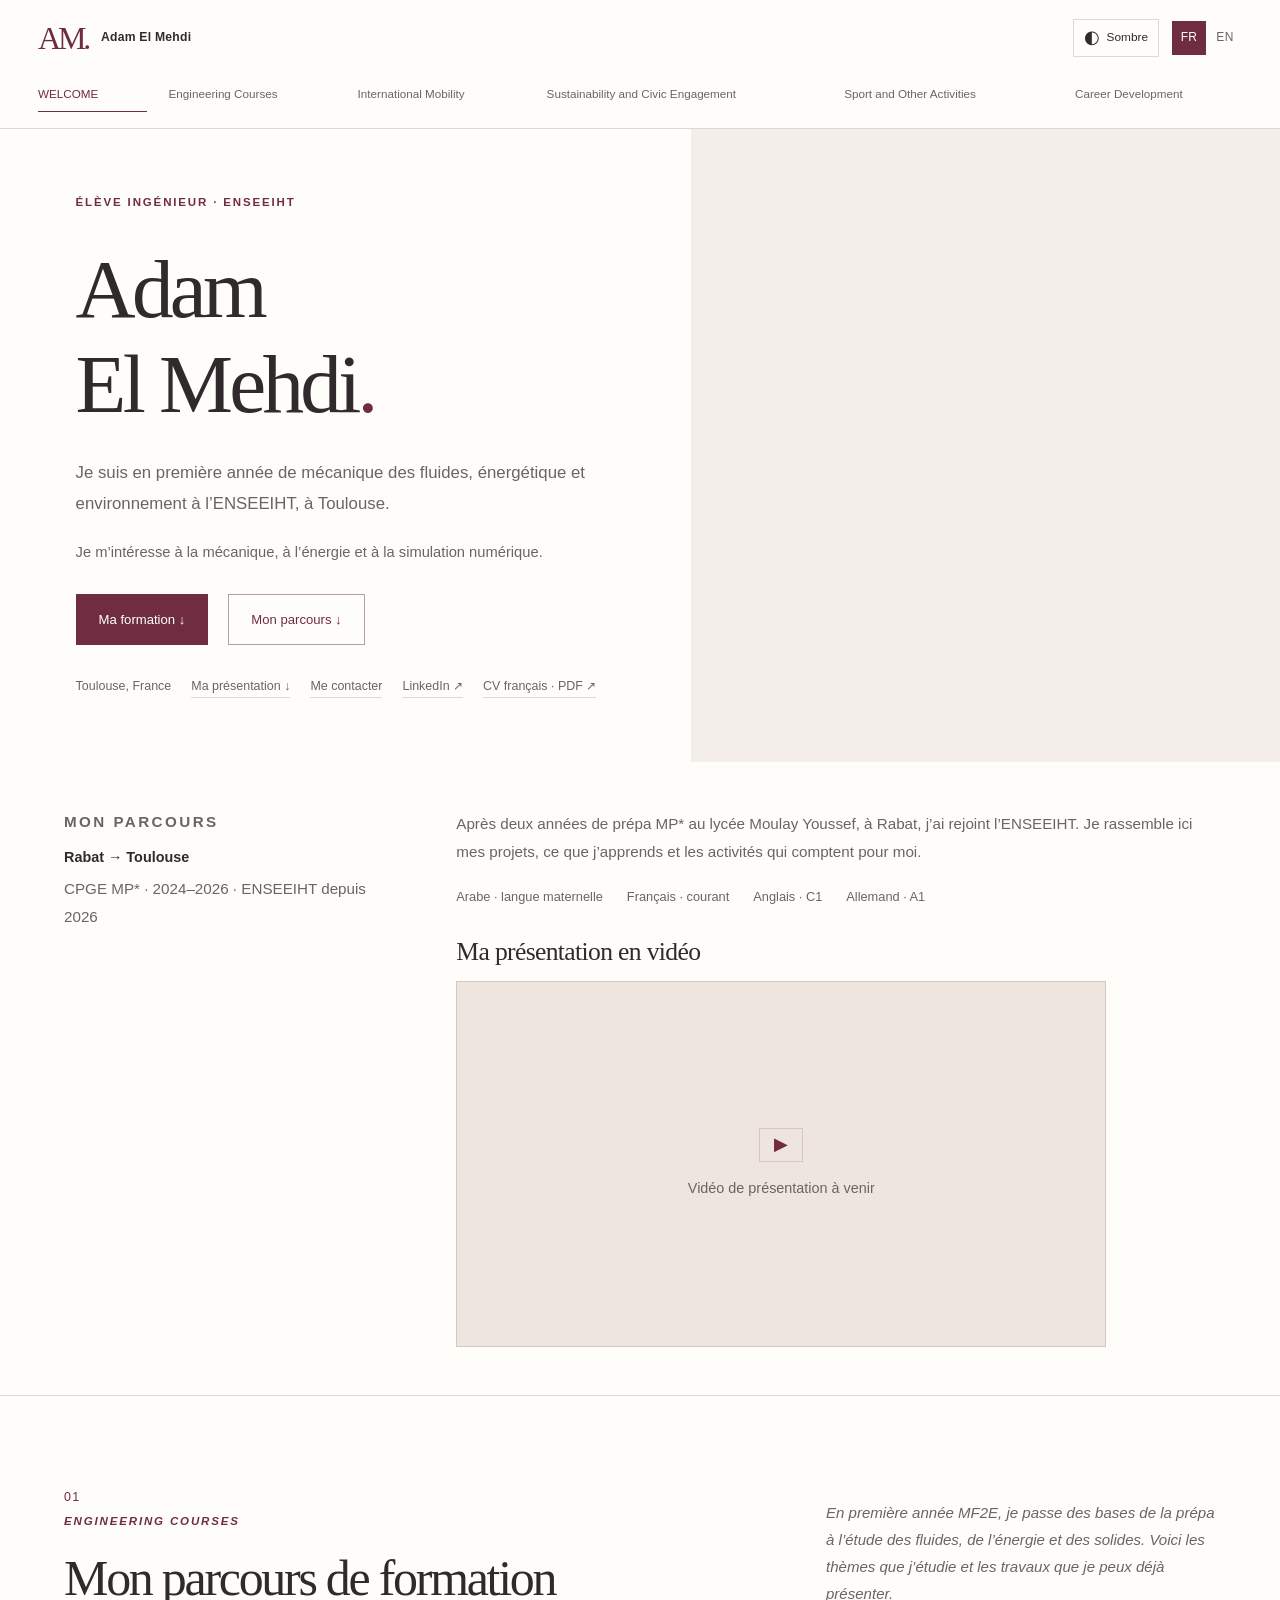
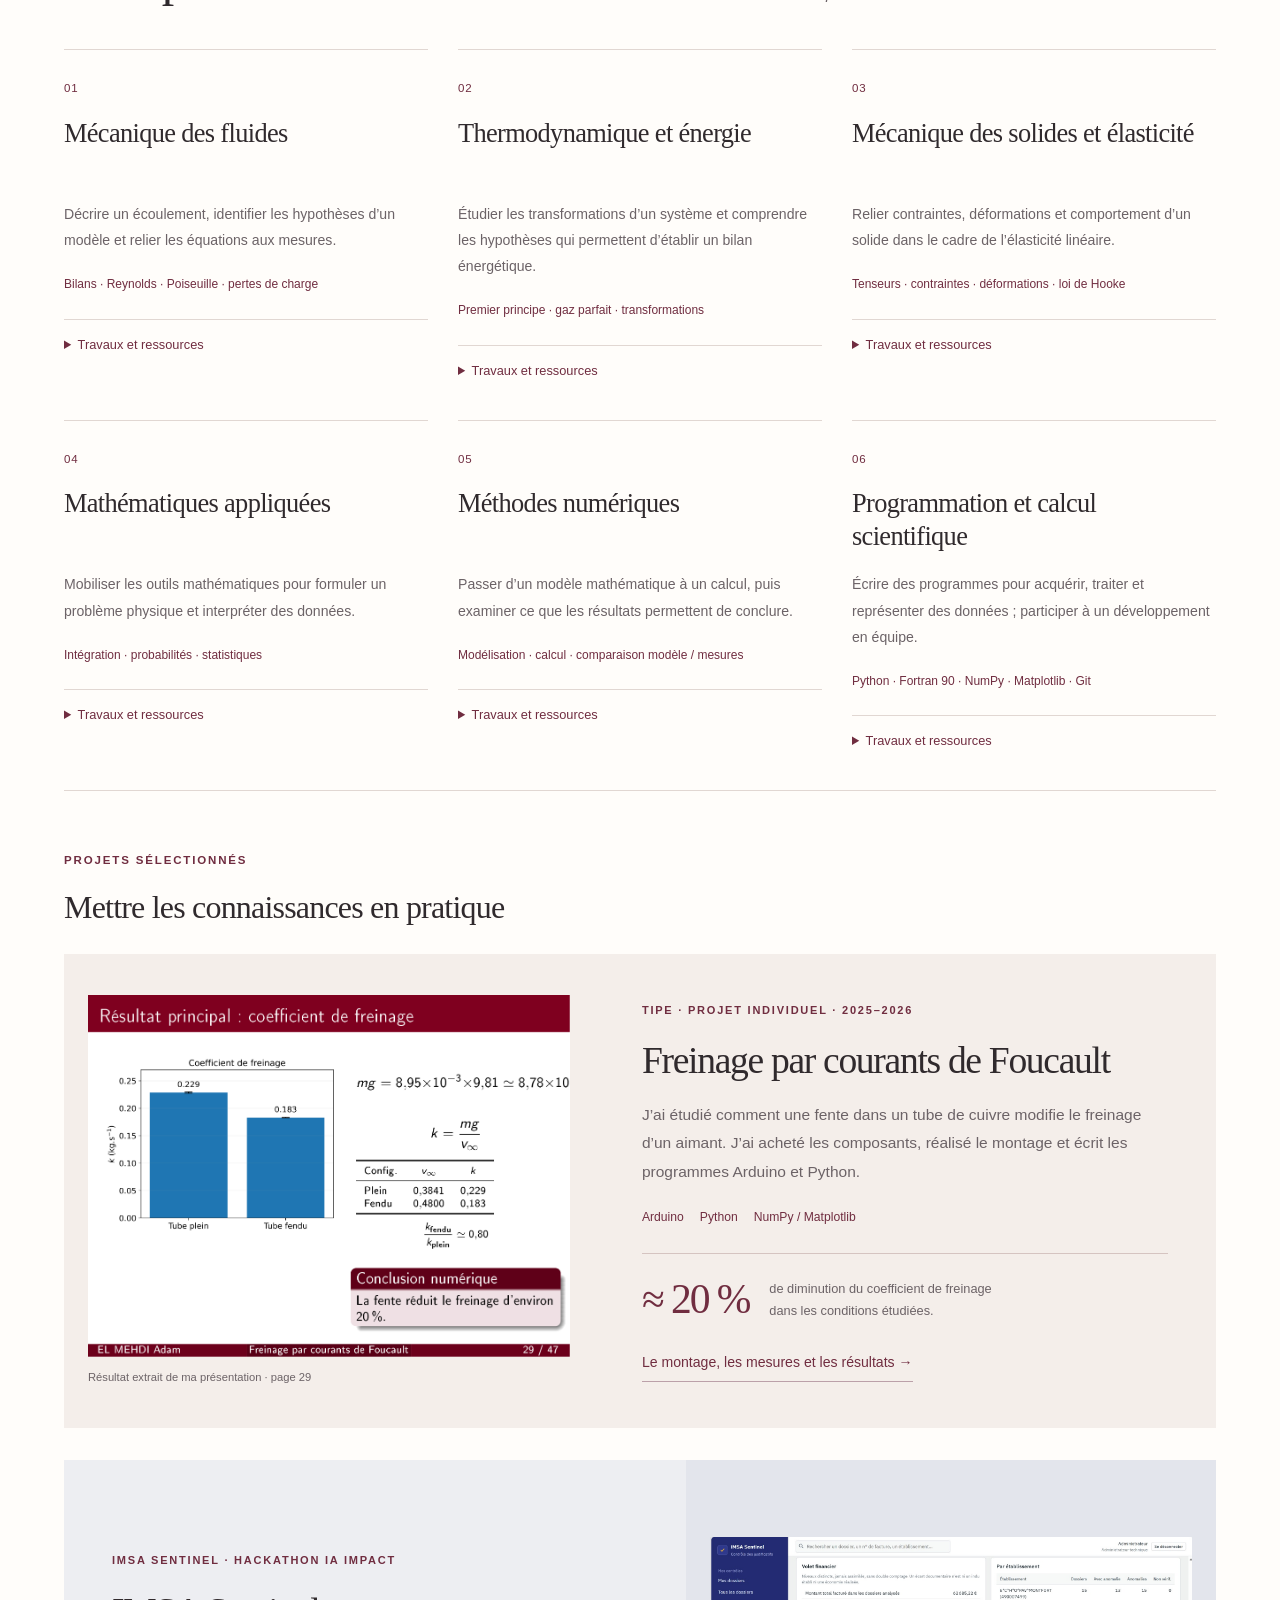
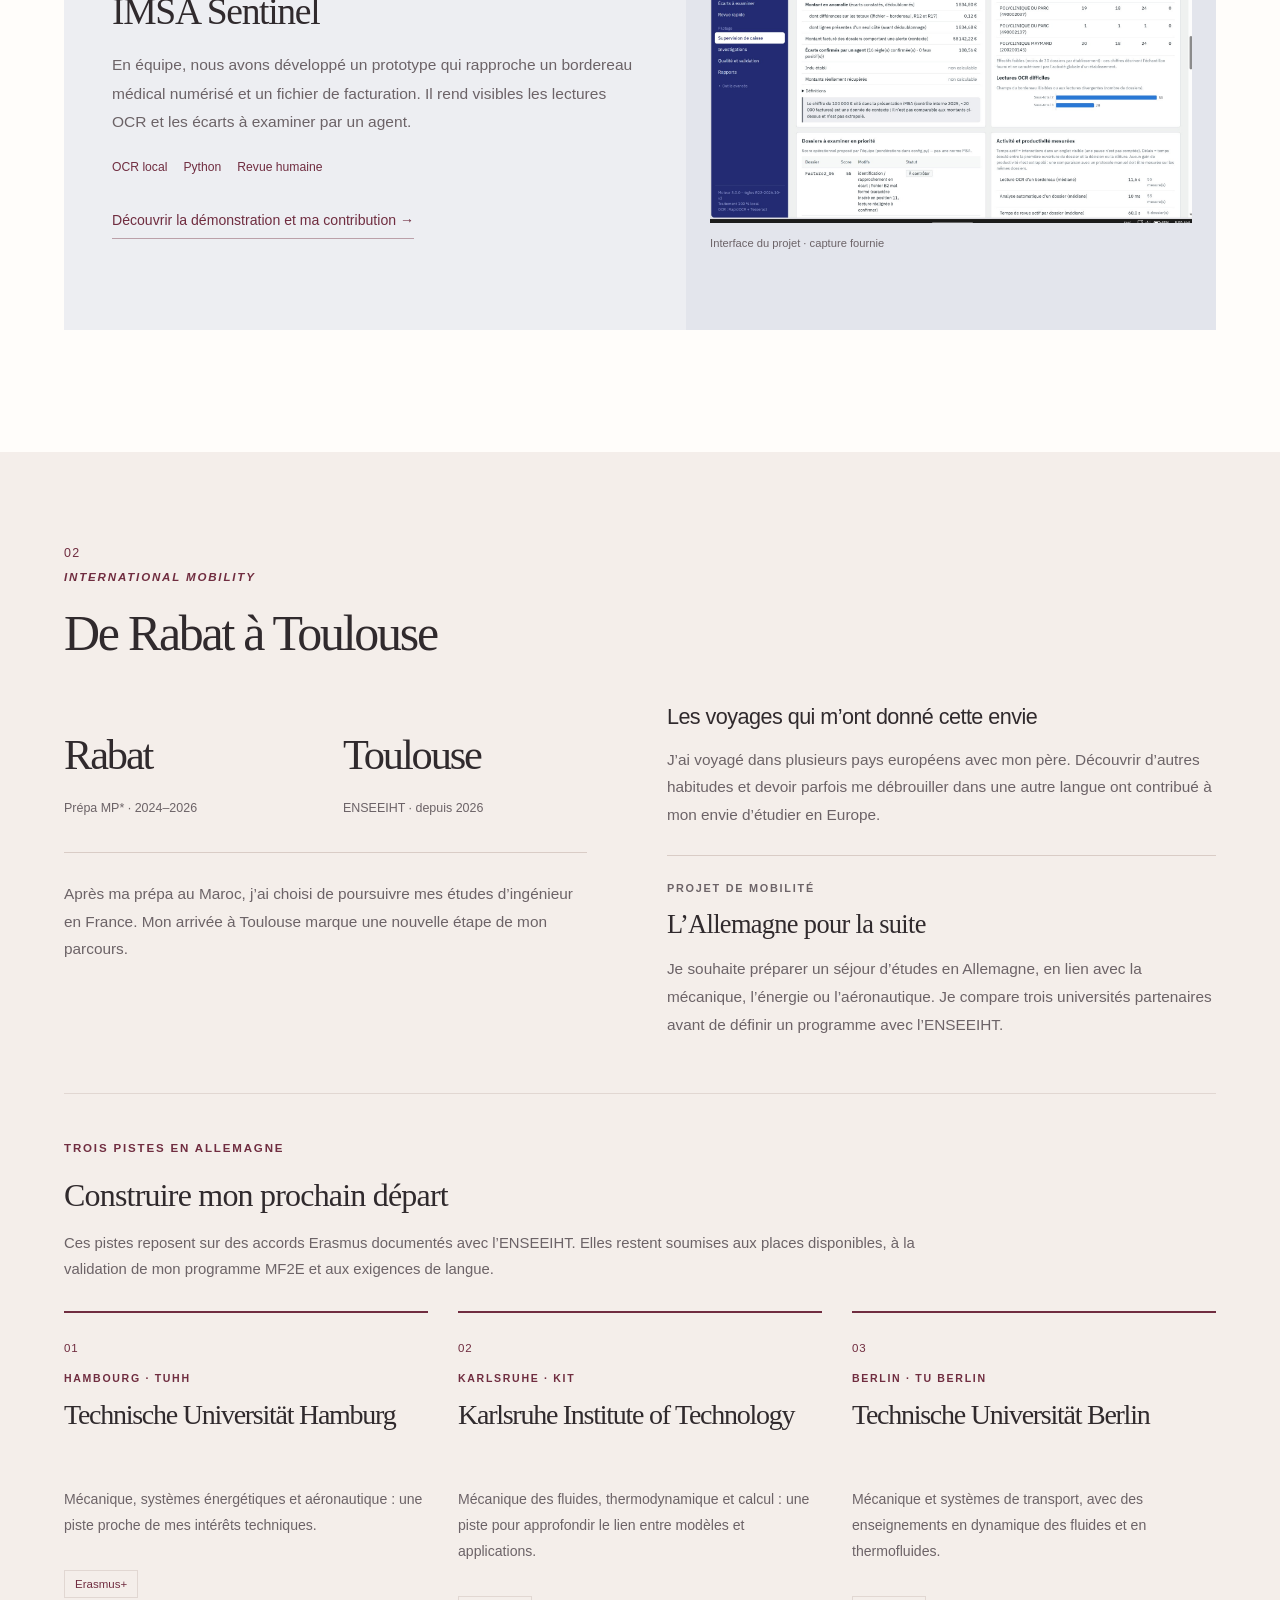
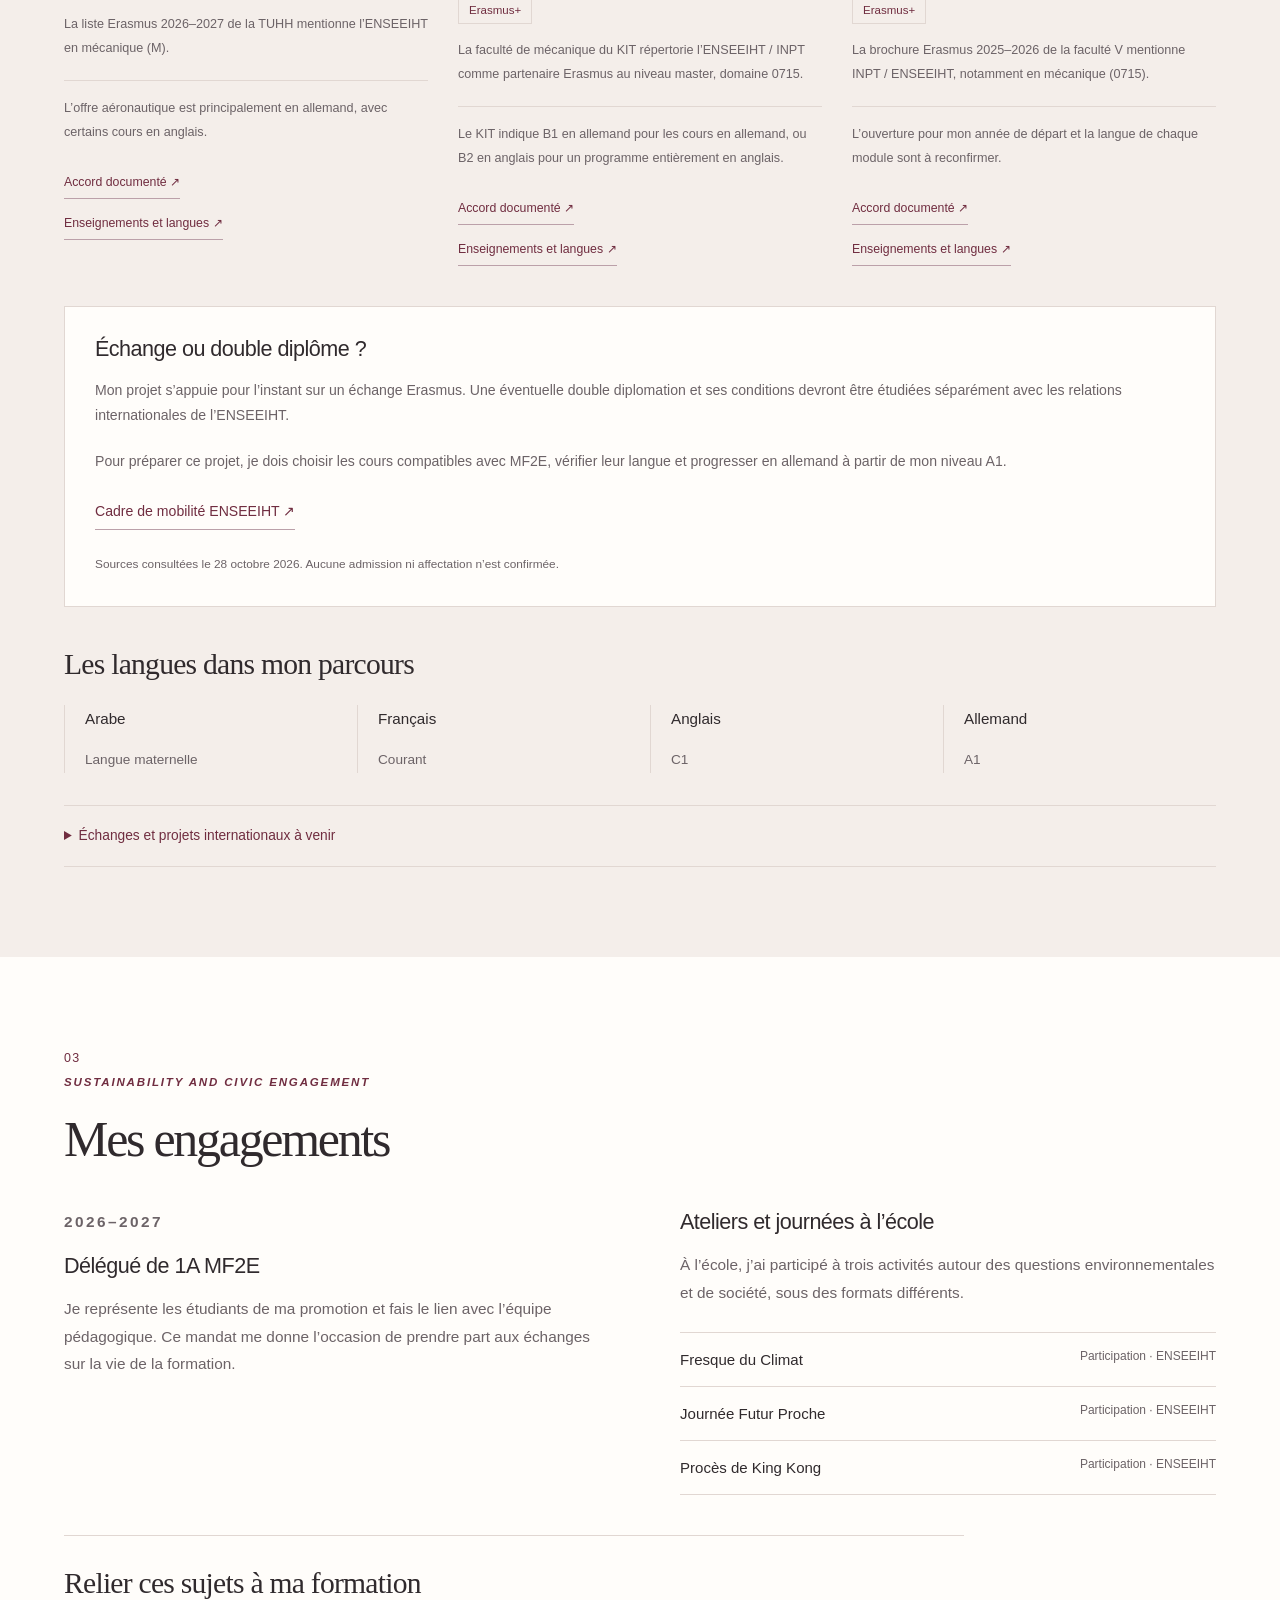
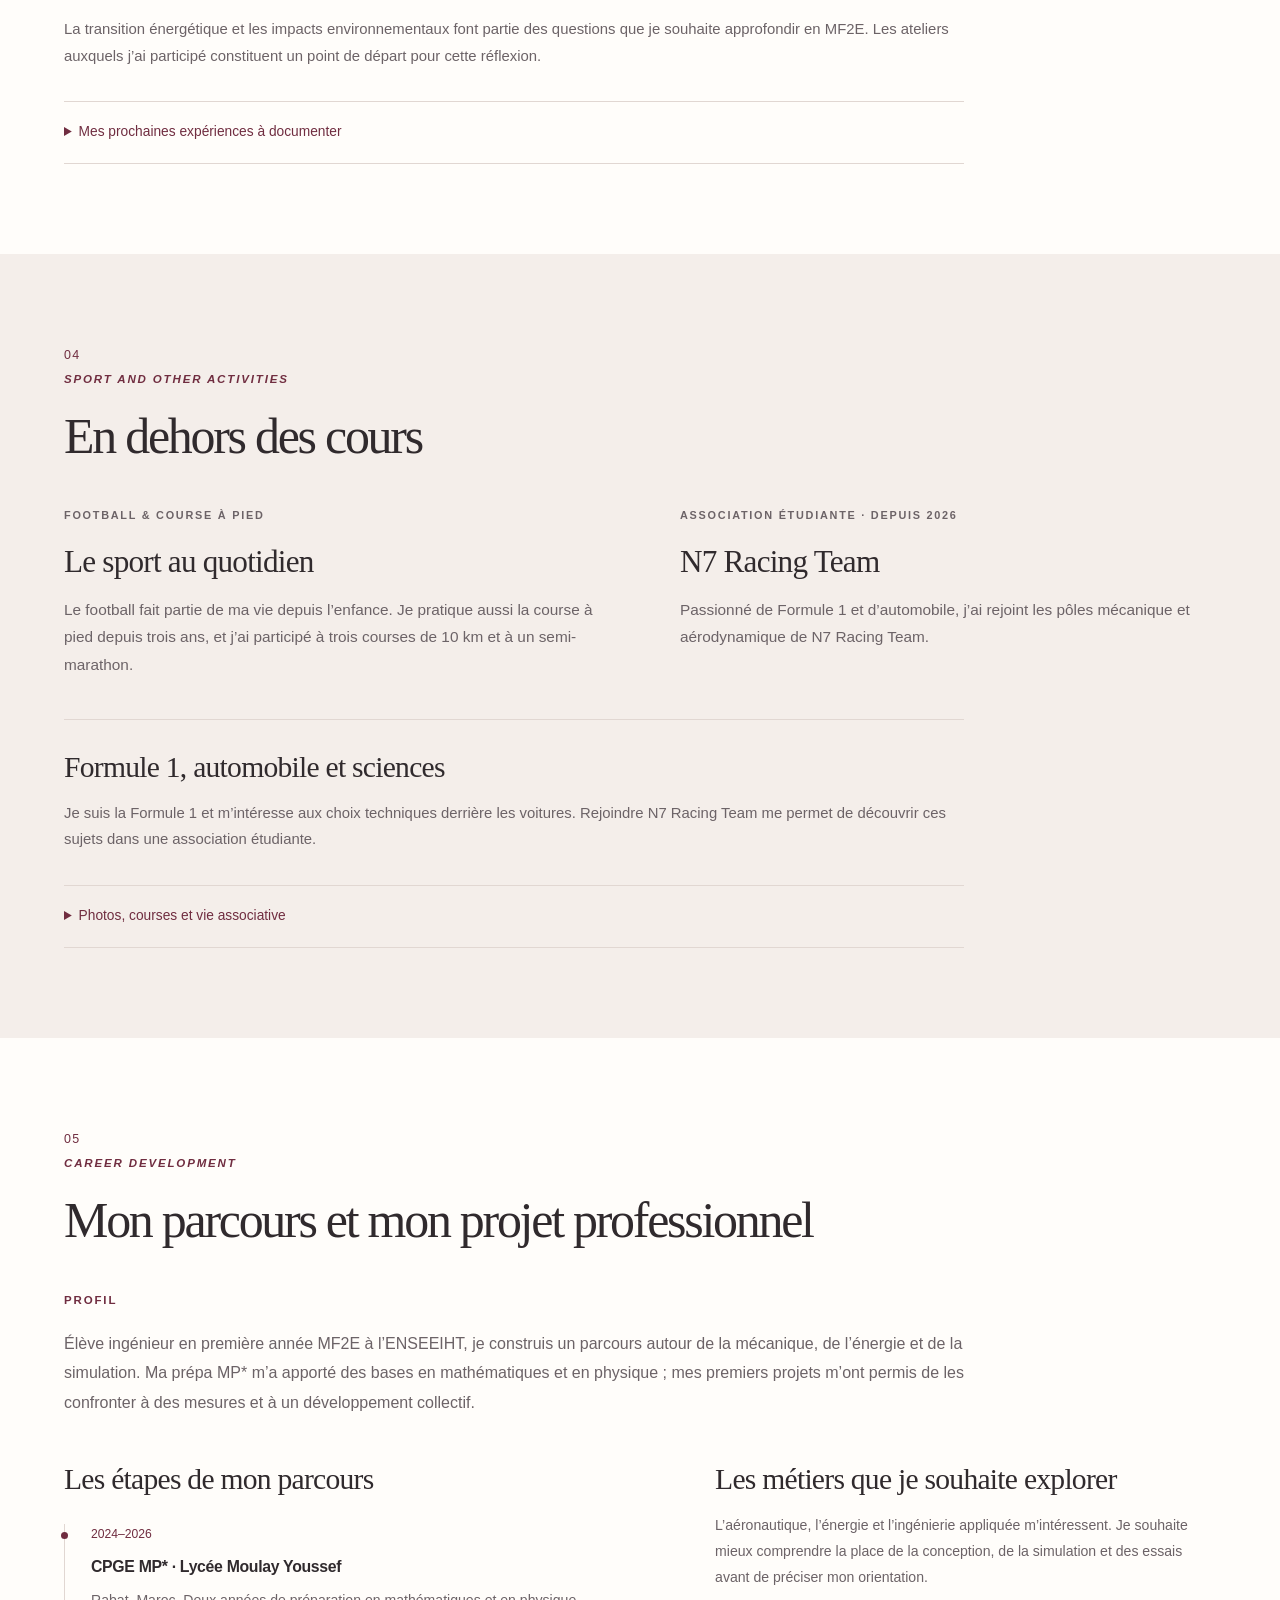
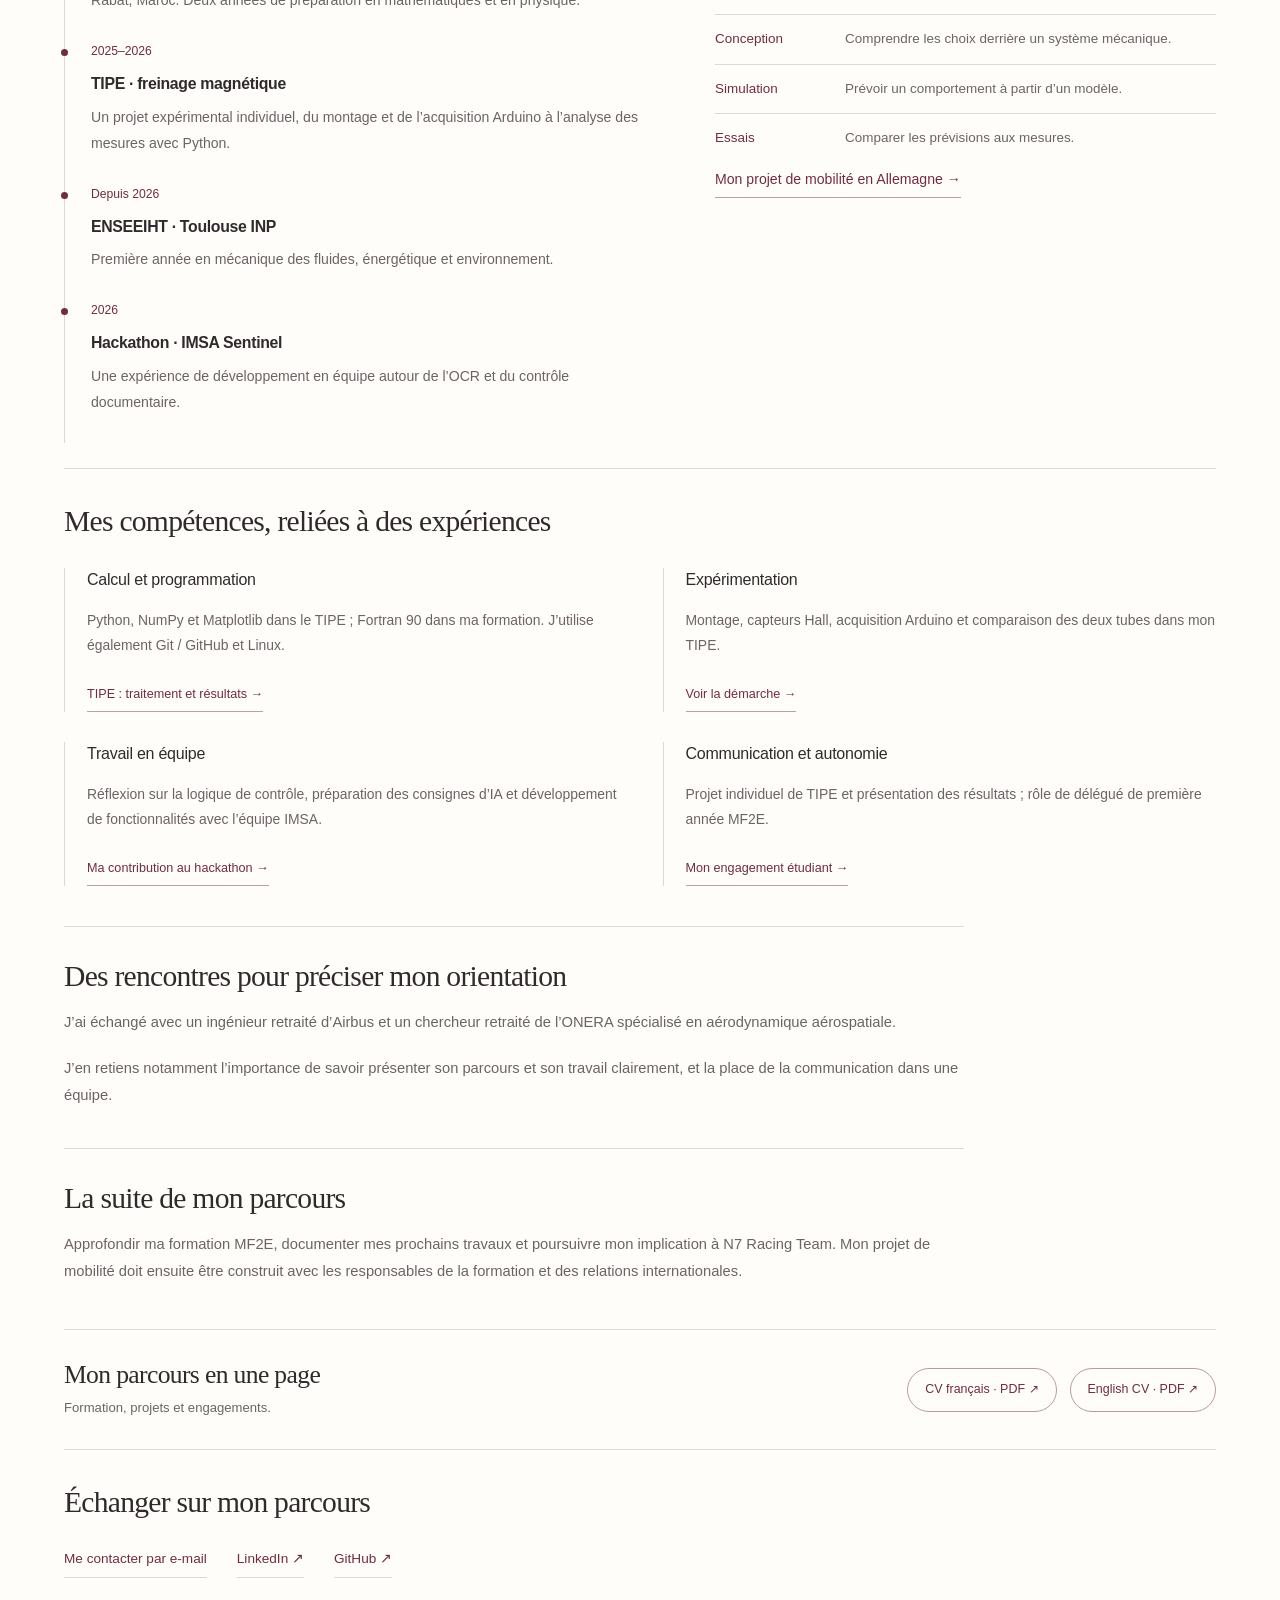
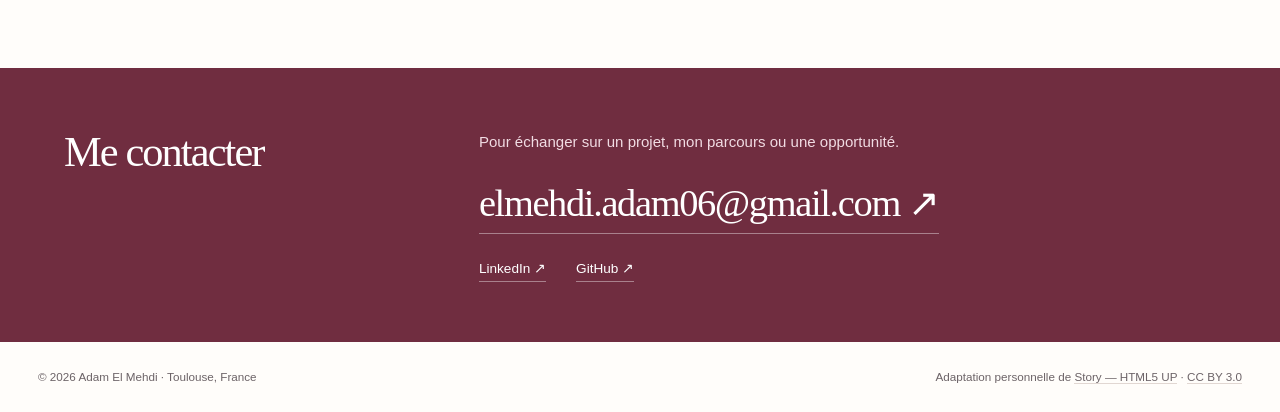
==== index.html @ 9282d68d "Restore the six-section brief, rebuild education and career, use supplied IMSA screenshots and docum" ====
<!doctype html>
<html lang="fr" data-description-fr="Adam El Mehdi, élève ingénieur à l’ENSEEIHT. Mes projets en expérimentation, programmation et ingénierie." data-description-en="Adam El Mehdi, engineering student at ENSEEIHT. My projects in experimentation, programming and engineering.">
<head>
<meta charset="utf-8">
<meta name="viewport" content="width=device-width,initial-scale=1">
<meta name="theme-color" content="#702d40">
<script>(()=>{try{const p=localStorage.getItem('adam-portfolio-theme');document.documentElement.dataset.theme=(p==='light'||p==='dark')?p:(matchMedia('(prefers-color-scheme: dark)').matches?'dark':'light')}catch(_){document.documentElement.dataset.theme='light'}})();</script>
<title data-fr="Portfolio ingénieur | Adam El Mehdi" data-en="Engineering portfolio | Adam El Mehdi">Portfolio ingénieur | Adam El Mehdi</title>
<meta name="description" content="Adam El Mehdi, élève ingénieur à l’ENSEEIHT. Mes projets en expérimentation, programmation et ingénierie.">
<meta property="og:type" content="website">
<meta property="og:title" content="Portfolio ingénieur | Adam El Mehdi">
<meta property="og:description" content="Adam El Mehdi, élève ingénieur à l’ENSEEIHT. Mes projets en expérimentation, programmation et ingénierie.">
<meta property="og:image" content="https://adam-el-mehdi.github.io/assets/images/tipe-results.png">
<meta property="og:image:alt" content="Résultat expérimental du TIPE sur le freinage par courants de Foucault">
<meta name="twitter:card" content="summary_large_image">
<link rel="icon" href="assets/images/favicon.svg" type="image/svg+xml">
<link rel="stylesheet" href="assets/css/story.css">
<link rel="stylesheet" href="assets/css/portfolio-story.css">
<link rel="stylesheet" href="assets/css/theme-media.css">
<script src="assets/js/profile-media.js" defer></script><script src="assets/js/story-portfolio.js" defer></script><link rel="stylesheet" href="assets/css/content-revision.css">
</head>
<body class="home-page">
<a class="skip-link" href="#main"><span data-fr="Aller au contenu" data-en="Skip to content">Aller au contenu</span></a>
<header class="site-header"><div class="header-inner">
<a class="site-brand" href="index.html#welcome" aria-label="Adam El Mehdi — accueil"><span class="monogram">AM.</span><span class="brand-name">Adam El Mehdi</span></a><nav id="primary-navigation" class="main-nav" aria-label="Navigation principale"><ul>
<li><a href="#welcome" class=""><span data-fr="WELCOME" data-en="WELCOME">WELCOME</span></a></li>
<li><a href="#courses" class=""><span data-fr="Engineering Courses" data-en="Engineering Courses">Engineering Courses</span></a></li>
<li><a href="#mobility" class=""><span data-fr="International Mobility" data-en="International Mobility">International Mobility</span></a></li>
<li><a href="#sustainability" class=""><span data-fr="Sustainability and Civic Engagement" data-en="Sustainability and Civic Engagement">Sustainability and Civic Engagement</span></a></li>
<li><a href="#sport" class=""><span data-fr="Sport and Other Activities" data-en="Sport and Other Activities">Sport and Other Activities</span></a></li>
<li><a href="#career" class=""><span data-fr="Career Development" data-en="Career Development">Career Development</span></a></li>
</ul></nav><div class="header-controls">
<button type="button" id="theme-toggle" class="theme-toggle" aria-label="Activer le mode sombre" aria-pressed="false"><span class="theme-symbol" aria-hidden="true">◐</span><span class="theme-label">Sombre</span></button><div class="language" role="group" aria-label="Language">
<button type="button" data-lang="fr" aria-pressed="true">FR</button><button type="button" data-lang="en" aria-pressed="false">EN</button>
</div>
<button class="menu-toggle" id="menu-toggle" type="button" aria-expanded="false" aria-controls="primary-navigation"><span data-fr="Menu" data-en="Menu">Menu</span></button>
</div>
</div></header>
<main id="main"><section id="welcome" data-nav-section class="banner style1 orient-left hero"><div class="content">
<p class="eyebrow" data-fr="ÉLÈVE INGÉNIEUR · ENSEEIHT" data-en="ENGINEERING STUDENT · ENSEEIHT">ÉLÈVE INGÉNIEUR · ENSEEIHT</p>
<h1>Adam<br>El Mehdi<span class="name-accent">.</span>
</h1>
<p class="lede" data-fr="Je suis en première année de mécanique des fluides, énergétique et environnement à l’ENSEEIHT, à Toulouse." data-en="I am a first-year engineering student in Fluid Mechanics, Energy and Environment at ENSEEIHT in Toulouse.">Je suis en première année de mécanique des fluides, énergétique et environnement à l’ENSEEIHT, à Toulouse.</p>
<p class="hero-interests" data-fr="Je m’intéresse à la mécanique, à l’énergie et à la simulation numérique." data-en="I am interested in mechanics, energy and numerical simulation.">Je m’intéresse à la mécanique, à l’énergie et à la simulation numérique.</p>
<div class="actions">
<a href="#courses" class="button primary"><span data-fr="Ma formation ↓" data-en="My engineering courses ↓">Ma formation ↓</span></a><a href="#career" class="button"><span data-fr="Mon parcours ↓" data-en="My career development ↓">Mon parcours ↓</span></a>
</div>
<div class="hero-details">
<span>Toulouse, France</span><a href="#presentation"><span data-fr="Ma présentation ↓" data-en="My introduction ↓">Ma présentation ↓</span></a><a href="#contact" class=""><span data-fr="Me contacter" data-en="Get in touch">Me contacter</span></a><a href="https://www.linkedin.com/in/adam-el-mehdi" class="" target="_blank" rel="noopener noreferrer"><span data-fr="LinkedIn ↗" data-en="LinkedIn ↗">LinkedIn ↗</span></a><a href="docs/cv-adam-el-mehdi-fr.pdf" data-primary-cv target="_blank" rel="noopener noreferrer">CV français · PDF ↗</a>
</div>
</div>
<div class="image hero-portrait">
<div id="portrait-placeholder" class="hero-photo-blank" role="img" aria-label="Emplacement réservé au portrait d’Adam El Mehdi"></div>
<img id="profile-photo" hidden width="600" height="750" alt="Portrait d’Adam El Mehdi" data-alt-fr="Portrait d’Adam El Mehdi" data-alt-en="Portrait of Adam El Mehdi" decoding="async">
</div></section><div id="presentation" class="intro-strip">
<div>
<p class="eyebrow" data-fr="MON PARCOURS" data-en="MY BACKGROUND">MON PARCOURS</p>
<strong>Rabat → Toulouse</strong><p data-fr="CPGE MP* · 2024–2026 · ENSEEIHT depuis 2026" data-en="MP* preparatory studies · 2024–2026 · ENSEEIHT since 2026">CPGE MP* · 2024–2026 · ENSEEIHT depuis 2026</p>
</div>
<div>
<p data-fr="Après deux années de prépa MP* au lycée Moulay Youssef, à Rabat, j’ai rejoint l’ENSEEIHT. Je rassemble ici mes projets, ce que j’apprends et les activités qui comptent pour moi." data-en="After two years in the MP* preparatory programme at Lycée Moulay Youssef in Rabat, I joined ENSEEIHT. Here I share my projects, what I am learning and the activities that matter to me.">Après deux années de prépa MP* au lycée Moulay Youssef, à Rabat, j’ai rejoint l’ENSEEIHT. Je rassemble ici mes projets, ce que j’apprends et les activités qui comptent pour moi.</p>
<div class="languages-line">
<span data-fr="Arabe · langue maternelle" data-en="Arabic · native">Arabe · langue maternelle</span><span data-fr="Français · courant" data-en="French · fluent">Français · courant</span><span data-fr="Anglais · C1" data-en="English · C1">Anglais · C1</span><span data-fr="Allemand · A1" data-en="German · A1">Allemand · A1</span>
</div>
<div class="pitch-block">
<h2 class="pitch-heading" data-fr="Ma présentation en vidéo" data-en="My video introduction">Ma présentation en vidéo</h2>
<div id="pitch-placeholder" class="pitch-placeholder">
<span class="pitch-icon" aria-hidden="true">▶</span><p data-fr="Vidéo de présentation à venir" data-en="Video introduction coming soon">Vidéo de présentation à venir</p>
</div>
<video id="pitch-video" hidden controls playsinline preload="metadata" aria-label="Vidéo de présentation d’Adam El Mehdi"></video>
</div>
</div>
</div>
<section id="courses" data-nav-section class="section-shell"><header class="section-heading"><div>
<span class="section-index">01</span><p class="eyebrow" data-fr="ENGINEERING COURSES" data-en="ENGINEERING COURSES">ENGINEERING COURSES</p>
<h2 data-fr="Mon parcours de formation" data-en="My engineering education">Mon parcours de formation</h2>
</div>
<p class="section-intro" data-fr="En première année MF2E, je passe des bases de la prépa à l’étude des fluides, de l’énergie et des solides. Voici les thèmes que j’étudie et les travaux que je peux déjà présenter." data-en="In my first MF2E year, I am building on preparatory studies to explore fluids, energy and solids. These are the topics I study and the work I can already share.">En première année MF2E, je passe des bases de la prépa à l’étude des fluides, de l’énergie et des solides. Voici les thèmes que j’étudie et les travaux que je peux déjà présenter.</p></header><div class="course-grid">
<article id="fluid-mechanics" class="course-record"><span class="course-number">01</span><h3 data-fr="Mécanique des fluides" data-en="Fluid Mechanics">Mécanique des fluides</h3>
<p data-fr="Décrire un écoulement, identifier les hypothèses d’un modèle et relier les équations aux mesures." data-en="Describe a flow, identify modelling assumptions and relate equations to measurements.">Décrire un écoulement, identifier les hypothèses d’un modèle et relier les équations aux mesures.</p>
<p class="course-concepts" data-fr="Bilans · Reynolds · Poiseuille · pertes de charge" data-en="Balance equations · Reynolds number · Poiseuille flow · head loss">Bilans · Reynolds · Poiseuille · pertes de charge</p>
<details><summary><span data-fr="Travaux et ressources" data-en="Work and resources">Travaux et ressources</span></summary><dl>
<div>
<dt><span data-fr="Pratique et applications" data-en="Practical work and applications">Pratique et applications</span></dt>
<dd><span data-fr="TP de Poiseuille : mesure du débit et de la différence de charge, puis caractérisation de l’écoulement par le nombre de Reynolds." data-en="Poiseuille practical: flow rate and head-difference measurements, followed by Reynolds-number characterisation.">TP de Poiseuille : mesure du débit et de la différence de charge, puis caractérisation de l’écoulement par le nombre de Reynolds.</span></dd>
</div>
<div>
<dt><span data-fr="Documents, figures et code" data-en="Documents, figures and code">Documents, figures et code</span></dt>
<dd><span data-fr="Compte rendu et courbes du TP à ajouter." data-en="Practical report and plots to be added.">Compte rendu et courbes du TP à ajouter.</span></dd>
</div>
</dl></details><!-- Ajouter ici un rapport, une figure ou un lien de dépôt propre à ce thème. --></article><article id="thermodynamics" class="course-record"><span class="course-number">02</span><h3 data-fr="Thermodynamique et énergie" data-en="Thermodynamics and Energy">Thermodynamique et énergie</h3>
<p data-fr="Étudier les transformations d’un système et comprendre les hypothèses qui permettent d’établir un bilan énergétique." data-en="Study thermodynamic processes and understand the assumptions behind an energy balance.">Étudier les transformations d’un système et comprendre les hypothèses qui permettent d’établir un bilan énergétique.</p>
<p class="course-concepts" data-fr="Premier principe · gaz parfait · transformations" data-en="First law · ideal gas · thermodynamic processes">Premier principe · gaz parfait · transformations</p>
<details><summary><span data-fr="Travaux et ressources" data-en="Work and resources">Travaux et ressources</span></summary><dl>
<div>
<dt><span data-fr="Pratique et applications" data-en="Practical work and applications">Pratique et applications</span></dt>
<dd><span data-fr="Cours et exercices de première année ; les travaux à présenter seront documentés ici." data-en="First-year coursework and exercises; selected work will be documented here.">Cours et exercices de première année ; les travaux à présenter seront documentés ici.</span></dd>
</div>
<div>
<dt><span data-fr="Documents, figures et code" data-en="Documents, figures and code">Documents, figures et code</span></dt>
<dd><span data-fr="Rapport, figure ou étude de système à ajouter." data-en="Report, figure or system study to be added.">Rapport, figure ou étude de système à ajouter.</span></dd>
</div>
</dl></details><!-- Ajouter ici un rapport, une figure ou un lien de dépôt propre à ce thème. --></article><article id="solid-mechanics" class="course-record"><span class="course-number">03</span><h3 data-fr="Mécanique des solides et élasticité" data-en="Solid Mechanics and Elasticity">Mécanique des solides et élasticité</h3>
<p data-fr="Relier contraintes, déformations et comportement d’un solide dans le cadre de l’élasticité linéaire." data-en="Relate stress, strain and solid behaviour within linear elasticity.">Relier contraintes, déformations et comportement d’un solide dans le cadre de l’élasticité linéaire.</p>
<p class="course-concepts" data-fr="Tenseurs · contraintes · déformations · loi de Hooke" data-en="Tensors · stress · strain · Hooke’s law">Tenseurs · contraintes · déformations · loi de Hooke</p>
<details><summary><span data-fr="Travaux et ressources" data-en="Work and resources">Travaux et ressources</span></summary><dl>
<div>
<dt><span data-fr="Pratique et applications" data-en="Practical work and applications">Pratique et applications</span></dt>
<dd><span data-fr="Cours et TD d’élasticité. Mon implication récente en mécanique et en aérodynamique à N7 Racing Team est une piste d’application à développer." data-en="Elasticity lectures and exercises. My recent involvement in mechanics and aerodynamics at N7 Racing Team offers an application area to develop.">Cours et TD d’élasticité. Mon implication récente en mécanique et en aérodynamique à N7 Racing Team est une piste d’application à développer.</span></dd>
</div>
<div>
<dt><span data-fr="Documents, figures et code" data-en="Documents, figures and code">Documents, figures et code</span></dt>
<dd><span data-fr="Exercice commenté ou étude mécanique à ajouter." data-en="Annotated exercise or mechanical study to be added.">Exercice commenté ou étude mécanique à ajouter.</span></dd>
</div>
</dl>
<a href="#sport" class="text-link"><span data-fr="N7 Racing Team et activités →" data-en="N7 Racing Team and activities →">N7 Racing Team et activités →</span></a></details><!-- Ajouter ici un rapport, une figure ou un lien de dépôt propre à ce thème. --></article><article id="applied-mathematics" class="course-record"><span class="course-number">04</span><h3 data-fr="Mathématiques appliquées" data-en="Applied Mathematics">Mathématiques appliquées</h3>
<p data-fr="Mobiliser les outils mathématiques pour formuler un problème physique et interpréter des données." data-en="Use mathematical tools to formulate a physical problem and interpret data.">Mobiliser les outils mathématiques pour formuler un problème physique et interpréter des données.</p>
<p class="course-concepts" data-fr="Intégration · probabilités · statistiques" data-en="Integration · probability · statistics">Intégration · probabilités · statistiques</p>
<details><summary><span data-fr="Travaux et ressources" data-en="Work and resources">Travaux et ressources</span></summary><dl>
<div>
<dt><span data-fr="Pratique et applications" data-en="Practical work and applications">Pratique et applications</span></dt>
<dd><span data-fr="Dans mon TIPE, le traitement des mesures conduit à estimer un coefficient de freinage et à discuter les incertitudes." data-en="In my TIPE, processing measurements leads to a braking-coefficient estimate and a discussion of uncertainty.">Dans mon TIPE, le traitement des mesures conduit à estimer un coefficient de freinage et à discuter les incertitudes.</span></dd>
</div>
<div>
<dt><span data-fr="Documents, figures et code" data-en="Documents, figures and code">Documents, figures et code</span></dt>
<dd><span data-fr="Résultats et incertitudes disponibles dans le TIPE, pages 29 à 31." data-en="Results and uncertainties are available in the TIPE, pages 29–31.">Résultats et incertitudes disponibles dans le TIPE, pages 29 à 31.</span></dd>
</div>
</dl>
<a href="projects/tipe.html#resultats" class="text-link"><span data-fr="Voir les résultats et le graphique →" data-en="View results and figure →">Voir les résultats et le graphique →</span></a></details><!-- Ajouter ici un rapport, une figure ou un lien de dépôt propre à ce thème. --></article><article id="numerical-methods" class="course-record"><span class="course-number">05</span><h3 data-fr="Méthodes numériques" data-en="Numerical Methods">Méthodes numériques</h3>
<p data-fr="Passer d’un modèle mathématique à un calcul, puis examiner ce que les résultats permettent de conclure." data-en="Move from a mathematical model to a computation, then examine what the results support.">Passer d’un modèle mathématique à un calcul, puis examiner ce que les résultats permettent de conclure.</p>
<p class="course-concepts" data-fr="Modélisation · calcul · comparaison modèle / mesures" data-en="Modelling · computation · model / measurement comparison">Modélisation · calcul · comparaison modèle / mesures</p>
<details><summary><span data-fr="Travaux et ressources" data-en="Work and resources">Travaux et ressources</span></summary><dl>
<div>
<dt><span data-fr="Pratique et applications" data-en="Practical work and applications">Pratique et applications</span></dt>
<dd><span data-fr="Mon TIPE fournit un premier exemple de confrontation entre un modèle physique et des mesures. Les travaux numériques de la formation seront ajoutés séparément." data-en="My TIPE provides an initial example of comparing a physical model with measurements. Numerical coursework will be added separately.">Mon TIPE fournit un premier exemple de confrontation entre un modèle physique et des mesures. Les travaux numériques de la formation seront ajoutés séparément.</span></dd>
</div>
<div>
<dt><span data-fr="Documents, figures et code" data-en="Documents, figures and code">Documents, figures et code</span></dt>
<dd><span data-fr="Présentation du TIPE disponible ; notebook ou simulation de cours à ajouter." data-en="TIPE presentation available; course notebook or simulation to be added.">Présentation du TIPE disponible ; notebook ou simulation de cours à ajouter.</span></dd>
</div>
</dl>
<a href="projects/tipe.html" class="text-link"><span data-fr="Lire ma démarche expérimentale →" data-en="Read about my experimental approach →">Lire ma démarche expérimentale →</span></a></details><!-- Ajouter ici un rapport, une figure ou un lien de dépôt propre à ce thème. --></article><article id="scientific-computing" class="course-record"><span class="course-number">06</span><h3 data-fr="Programmation et calcul scientifique" data-en="Programming and Scientific Computing">Programmation et calcul scientifique</h3>
<p data-fr="Écrire des programmes pour acquérir, traiter et représenter des données ; participer à un développement en équipe." data-en="Write programs to acquire, process and visualise data; contribute to team development.">Écrire des programmes pour acquérir, traiter et représenter des données ; participer à un développement en équipe.</p>
<p class="course-concepts" data-fr="Python · Fortran 90 · NumPy · Matplotlib · Git" data-en="Python · Fortran 90 · NumPy · Matplotlib · Git">Python · Fortran 90 · NumPy · Matplotlib · Git</p>
<details><summary><span data-fr="Travaux et ressources" data-en="Work and resources">Travaux et ressources</span></summary><dl>
<div>
<dt><span data-fr="Pratique et applications" data-en="Practical work and applications">Pratique et applications</span></dt>
<dd><span data-fr="TIPE : acquisition Arduino et analyse Python. IMSA Sentinel : contribution à un prototype collectif de contrôle documentaire. Fortran 90 fait partie de ma formation." data-en="TIPE: Arduino acquisition and Python analysis. IMSA Sentinel: contribution to a team document-review prototype. Fortran 90 is part of my studies.">TIPE : acquisition Arduino et analyse Python. IMSA Sentinel : contribution à un prototype collectif de contrôle documentaire. Fortran 90 fait partie de ma formation.</span></dd>
</div>
<div>
<dt><span data-fr="Documents, figures et code" data-en="Documents, figures and code">Documents, figures et code</span></dt>
<dd><span data-fr="Code collectif IMSA disponible ; scripts personnels du TIPE à ajouter." data-en="IMSA team code available; personal TIPE scripts to be added.">Code collectif IMSA disponible ; scripts personnels du TIPE à ajouter.</span></dd>
</div>
</dl>
<a href="https://github.com/Adam-el-mehdi/iMSA-Sentinels" class="text-link" target="_blank" rel="noopener noreferrer"><span data-fr="Dépôt collectif IMSA ↗" data-en="IMSA team repository ↗">Dépôt collectif IMSA ↗</span></a></details><!-- Ajouter ici un rapport, une figure ou un lien de dépôt propre à ce thème. --></article>
</div>
<div class="subsection-heading">
<p class="eyebrow" data-fr="PROJETS SÉLECTIONNÉS" data-en="SELECTED PROJECTS">PROJETS SÉLECTIONNÉS</p>
<h3 data-fr="Mettre les connaissances en pratique" data-en="Putting knowledge into practice">Mettre les connaissances en pratique</h3>
</div>
<article class="spotlight style1 orient-right project-panel tipe-results-panel"><div class="image"><figure><button type="button" class="media-zoom" data-image="assets/images/tipe-results.png"><img src="assets/images/tipe-results.png" width="1089" height="817" loading="lazy" decoding="async" alt="Graphique original du TIPE : comparaison des coefficients de freinage des deux tubes." data-alt-fr="Graphique original du TIPE : comparaison des coefficients de freinage des deux tubes." data-alt-en="Original TIPE figure comparing the two tubes’ braking coefficients."></button><figcaption data-fr="Résultat extrait de ma présentation · page 29" data-en="Result from my presentation · page 29">Résultat extrait de ma présentation · page 29</figcaption></figure></div>
<div class="content">
<p class="eyebrow" data-fr="TIPE · PROJET INDIVIDUEL · 2025–2026" data-en="TIPE · INDIVIDUAL PROJECT · 2025–2026">TIPE · PROJET INDIVIDUEL · 2025–2026</p>
<h3 data-fr="Freinage par courants de Foucault" data-en="Eddy-current braking">Freinage par courants de Foucault</h3>
<p data-fr="J’ai étudié comment une fente dans un tube de cuivre modifie le freinage d’un aimant. J’ai acheté les composants, réalisé le montage et écrit les programmes Arduino et Python." data-en="I studied how a slit in a copper tube changes the braking of a falling magnet. I bought the components, assembled the setup and wrote the Arduino and Python programs.">J’ai étudié comment une fente dans un tube de cuivre modifie le freinage d’un aimant. J’ai acheté les composants, réalisé le montage et écrit les programmes Arduino et Python.</p>
<ul class="tags">
<li>Arduino</li>
<li>Python</li>
<li>NumPy / Matplotlib</li>
</ul>
<div class="project-outcome">
<strong>≈ 20 %</strong><span data-fr="de diminution du coefficient de freinage dans les conditions étudiées." data-en="lower braking coefficient under the experimental conditions.">de diminution du coefficient de freinage dans les conditions étudiées.</span>
</div>
<a href="projects/tipe.html" class="text-link"><span data-fr="Le montage, les mesures et les résultats →" data-en="The setup, measurements and results →">Le montage, les mesures et les résultats →</span></a>
</div></article><article class="spotlight style1 orient-left project-panel imsa-panel"><div class="content">
<p class="eyebrow" data-fr="IMSA SENTINEL · HACKATHON IA IMPACT" data-en="IMSA SENTINEL · IA IMPACT HACKATHON">IMSA SENTINEL · HACKATHON IA IMPACT</p>
<h3 data-fr="IMSA Sentinel" data-en="IMSA Sentinel">IMSA Sentinel</h3>
<p data-fr="En équipe, nous avons développé un prototype qui rapproche un bordereau médical numérisé et un fichier de facturation. Il rend visibles les lectures OCR et les écarts à examiner par un agent." data-en="As a team, we developed a prototype that compares a scanned medical billing document with a structured billing file. It shows OCR readings and discrepancies for a reviewer to examine.">En équipe, nous avons développé un prototype qui rapproche un bordereau médical numérisé et un fichier de facturation. Il rend visibles les lectures OCR et les écarts à examiner par un agent.</p>
<ul class="tags">
<li><span data-fr="OCR local" data-en="Local OCR">OCR local</span></li>
<li>Python</li>
<li><span data-fr="Revue humaine" data-en="Human review">Revue humaine</span></li>
</ul>
<a href="projects/imsa.html" class="text-link"><span data-fr="Découvrir la démonstration et ma contribution →" data-en="Explore the demonstration and my contribution →">Découvrir la démonstration et ma contribution →</span></a>
</div>
<div class="image"><figure><button type="button" class="media-zoom" data-image="assets/images/imsa-supervision.jpg"><img src="assets/images/imsa-supervision.jpg" width="1600" height="950" loading="lazy" decoding="async" alt="Capture fournie du projet IMSA Sentinel : supervision de caisse et indicateurs de contrôle." data-alt-fr="Capture fournie du projet IMSA Sentinel : supervision de caisse et indicateurs de contrôle." data-alt-en="Supplied IMSA Sentinel project screenshot: supervision and review indicators."></button><figcaption data-fr="Interface du projet · capture fournie" data-en="Project interface · supplied screenshot">Interface du projet · capture fournie</figcaption></figure></div></article></section><section id="mobility" data-nav-section class="soft-section"><div class="section-shell">
<header class="section-heading"><div>
<span class="section-index">02</span><p class="eyebrow" data-fr="INTERNATIONAL MOBILITY" data-en="INTERNATIONAL MOBILITY">INTERNATIONAL MOBILITY</p>
<h2 data-fr="De Rabat à Toulouse" data-en="From Rabat to Toulouse">De Rabat à Toulouse</h2>
</div></header><div class="mobility-grid">
<div>
<div class="route">
<div class="route-place">
<strong>Rabat</strong><span data-fr="Prépa MP* · 2024–2026" data-en="MP* preparatory studies · 2024–2026">Prépa MP* · 2024–2026</span>
</div>
<div class="route-place">
<strong>Toulouse</strong><span data-fr="ENSEEIHT · depuis 2026" data-en="ENSEEIHT · since 2026">ENSEEIHT · depuis 2026</span>
</div>
</div>
<p data-fr="Après ma prépa au Maroc, j’ai choisi de poursuivre mes études d’ingénieur en France. Mon arrivée à Toulouse marque une nouvelle étape de mon parcours." data-en="After preparatory studies in Morocco, I chose to continue my engineering education in France. Moving to Toulouse marks a new stage in my studies.">Après ma prépa au Maroc, j’ai choisi de poursuivre mes études d’ingénieur en France. Mon arrivée à Toulouse marque une nouvelle étape de mon parcours.</p>
</div>
<div>
<h3 data-fr="Les voyages qui m’ont donné cette envie" data-en="The travels behind that choice">Les voyages qui m’ont donné cette envie</h3>
<p data-fr="J’ai voyagé dans plusieurs pays européens avec mon père. Découvrir d’autres habitudes et devoir parfois me débrouiller dans une autre langue ont contribué à mon envie d’étudier en Europe." data-en="I travelled through several European countries with my father. Discovering different ways of life and sometimes having to find my way in another language contributed to my wish to study in Europe.">J’ai voyagé dans plusieurs pays européens avec mon père. Découvrir d’autres habitudes et devoir parfois me débrouiller dans une autre langue ont contribué à mon envie d’étudier en Europe.</p>
<div class="future-note">
<p class="eyebrow" data-fr="PROJET DE MOBILITÉ" data-en="FUTURE MOBILITY">PROJET DE MOBILITÉ</p>
<h3 data-fr="L’Allemagne pour la suite" data-en="Germany as a next step">L’Allemagne pour la suite</h3>
<p data-fr="Je souhaite préparer un séjour d’études en Allemagne, en lien avec la mécanique, l’énergie ou l’aéronautique. Je compare trois universités partenaires avant de définir un programme avec l’ENSEEIHT." data-en="I would like to prepare a study period in Germany focused on mechanics, energy or aerospace. I am comparing three partner universities before defining a study plan with ENSEEIHT.">Je souhaite préparer un séjour d’études en Allemagne, en lien avec la mécanique, l’énergie ou l’aéronautique. Je compare trois universités partenaires avant de définir un programme avec l’ENSEEIHT.</p>
</div>
</div>
</div>
<div class="mobility-options">
<div class="subsection-heading">
<p class="eyebrow" data-fr="TROIS PISTES EN ALLEMAGNE" data-en="THREE OPTIONS IN GERMANY">TROIS PISTES EN ALLEMAGNE</p>
<h3 data-fr="Construire mon prochain départ" data-en="Planning my next study period">Construire mon prochain départ</h3>
<p data-fr="Ces pistes reposent sur des accords Erasmus documentés avec l’ENSEEIHT. Elles restent soumises aux places disponibles, à la validation de mon programme MF2E et aux exigences de langue." data-en="These options are based on documented Erasmus agreements with ENSEEIHT. They remain subject to available places, approval of my MF2E study plan and language requirements.">Ces pistes reposent sur des accords Erasmus documentés avec l’ENSEEIHT. Elles restent soumises aux places disponibles, à la validation de mon programme MF2E et aux exigences de langue.</p>
</div>
<div class="university-grid">
<article class="university-card"><span class="course-number">01</span><p class="eyebrow" data-fr="Hambourg · TUHH" data-en="Hamburg · TUHH">Hambourg · TUHH</p>
<h4>Technische Universität Hamburg</h4>
<p data-fr="Mécanique, systèmes énergétiques et aéronautique : une piste proche de mes intérêts techniques." data-en="Mechanical engineering, energy systems and aeronautics align with my technical interests.">Mécanique, systèmes énergétiques et aéronautique : une piste proche de mes intérêts techniques.</p>
<div class="agreement-type">Erasmus+</div>
<p class="agreement-evidence" data-fr="La liste Erasmus 2026–2027 de la TUHH mentionne l’ENSEEIHT en mécanique (M)." data-en="TUHH’s 2026–2027 Erasmus list includes ENSEEIHT in mechanical engineering (M).">La liste Erasmus 2026–2027 de la TUHH mentionne l’ENSEEIHT en mécanique (M).</p>
<p class="language-note" data-fr="L’offre aéronautique est principalement en allemand, avec certains cours en anglais." data-en="Aeronautics is mainly taught in German, with some courses in English.">L’offre aéronautique est principalement en allemand, avec certains cours en anglais.</p>
<div class="university-links">
<a href="https://www.tuhh.de/t3resources/tuhh/download/international/Studium_im_Ausland_Marina/Erasmus-Vertraege_Liste_fuer_Studierende_Lauf_26_27.pdf" class="text-link" target="_blank" rel="noopener noreferrer"><span data-fr="Accord documenté ↗" data-en="Documented agreement ↗">Accord documenté ↗</span></a><a href="https://www.tuhh.de/tuhh/en/studying/before-studying/degree-courses/masters-programs/aeronautics" class="text-link" target="_blank" rel="noopener noreferrer"><span data-fr="Enseignements et langues ↗" data-en="Teaching and languages ↗">Enseignements et langues ↗</span></a>
</div></article><article class="university-card"><span class="course-number">02</span><p class="eyebrow" data-fr="Karlsruhe · KIT" data-en="Karlsruhe · KIT">Karlsruhe · KIT</p>
<h4>Karlsruhe Institute of Technology</h4>
<p data-fr="Mécanique des fluides, thermodynamique et calcul : une piste pour approfondir le lien entre modèles et applications." data-en="Fluid mechanics, thermodynamics and computation offer a way to deepen the link between models and applications.">Mécanique des fluides, thermodynamique et calcul : une piste pour approfondir le lien entre modèles et applications.</p>
<div class="agreement-type">Erasmus+</div>
<p class="agreement-evidence" data-fr="La faculté de mécanique du KIT répertorie l’ENSEEIHT / INPT comme partenaire Erasmus au niveau master, domaine 0715." data-en="KIT’s mechanical engineering faculty lists ENSEEIHT / INPT as a master-level Erasmus partner in field 0715.">La faculté de mécanique du KIT répertorie l’ENSEEIHT / INPT comme partenaire Erasmus au niveau master, domaine 0715.</p>
<p class="language-note" data-fr="Le KIT indique B1 en allemand pour les cours en allemand, ou B2 en anglais pour un programme entièrement en anglais." data-en="KIT specifies German B1 for German-taught courses, or English B2 for an entirely English-taught programme.">Le KIT indique B1 en allemand pour les cours en allemand, ou B2 en anglais pour un programme entièrement en anglais.</p>
<div class="university-links">
<a href="https://www.mach.kit.edu/4837.php" class="text-link" target="_blank" rel="noopener noreferrer"><span data-fr="Accord documenté ↗" data-en="Documented agreement ↗">Accord documenté ↗</span></a><a href="https://www.mach.kit.edu/english/2381.php" class="text-link" target="_blank" rel="noopener noreferrer"><span data-fr="Enseignements et langues ↗" data-en="Teaching and languages ↗">Enseignements et langues ↗</span></a>
</div></article><article class="university-card"><span class="course-number">03</span><p class="eyebrow" data-fr="Berlin · TU Berlin" data-en="Berlin · TU Berlin">Berlin · TU Berlin</p>
<h4>Technische Universität Berlin</h4>
<p data-fr="Mécanique et systèmes de transport, avec des enseignements en dynamique des fluides et en thermofluides." data-en="Mechanical engineering and transport systems, with teaching in fluid dynamics and thermofluids.">Mécanique et systèmes de transport, avec des enseignements en dynamique des fluides et en thermofluides.</p>
<div class="agreement-type">Erasmus+</div>
<p class="agreement-evidence" data-fr="La brochure Erasmus 2025–2026 de la faculté V mentionne INPT / ENSEEIHT, notamment en mécanique (0715)." data-en="Faculty V’s 2025–2026 Erasmus brochure lists INPT / ENSEEIHT, including mechanical engineering (0715).">La brochure Erasmus 2025–2026 de la faculté V mentionne INPT / ENSEEIHT, notamment en mécanique (0715).</p>
<p class="language-note" data-fr="L’ouverture pour mon année de départ et la langue de chaque module sont à reconfirmer." data-en="Availability for my departure year and each module’s teaching language remain to be confirmed.">L’ouverture pour mon année de départ et la langue de chaque module sont à reconfirmer.</p>
<div class="university-links">
<a href="https://www.static.tu.berlin/fileadmin/www/10004219/INT_SB/Dokumente/Outgoings/Erasmus/Erasmus_A5_Broschueren/Fak_V___ISCED-Code_25-26.pdf" class="text-link" target="_blank" rel="noopener noreferrer"><span data-fr="Accord documenté ↗" data-en="Documented agreement ↗">Accord documenté ↗</span></a><a href="https://www.tu.berlin/en/fd/study-teaching" class="text-link" target="_blank" rel="noopener noreferrer"><span data-fr="Enseignements et langues ↗" data-en="Teaching and languages ↗">Enseignements et langues ↗</span></a>
</div></article>
</div>
<div class="mobility-plan">
<h3 data-fr="Échange ou double diplôme ?" data-en="Exchange or double degree?">Échange ou double diplôme ?</h3>
<p data-fr="Mon projet s’appuie pour l’instant sur un échange Erasmus. Une éventuelle double diplomation et ses conditions devront être étudiées séparément avec les relations internationales de l’ENSEEIHT." data-en="My current plan is based on an Erasmus exchange. A possible double degree and its requirements would need to be explored separately with ENSEEIHT’s international office.">Mon projet s’appuie pour l’instant sur un échange Erasmus. Une éventuelle double diplomation et ses conditions devront être étudiées séparément avec les relations internationales de l’ENSEEIHT.</p>
<p data-fr="Pour préparer ce projet, je dois choisir les cours compatibles avec MF2E, vérifier leur langue et progresser en allemand à partir de mon niveau A1." data-en="To prepare this project, I need to select courses compatible with MF2E, check their teaching language and improve my German from A1.">Pour préparer ce projet, je dois choisir les cours compatibles avec MF2E, vérifier leur langue et progresser en allemand à partir de mon niveau A1.</p>
<a href="https://www.enseeiht.fr/fr/international/mobilite-sortante.html" class="text-link" target="_blank" rel="noopener noreferrer"><span data-fr="Cadre de mobilité ENSEEIHT ↗" data-en="ENSEEIHT mobility framework ↗">Cadre de mobilité ENSEEIHT ↗</span></a><p class="source-date" data-fr="Sources consultées le 28 octobre 2026. Aucune admission ni affectation n’est confirmée." data-en="Sources consulted on 28 October 2026. No admission or placement is confirmed.">Sources consultées le 28 octobre 2026. Aucune admission ni affectation n’est confirmée.</p>
</div>
</div>
<div class="mobility-languages">
<h3 data-fr="Les langues dans mon parcours" data-en="Languages in my studies">Les langues dans mon parcours</h3>
<dl>
<div>
<dt><span data-fr="Arabe" data-en="Arabic">Arabe</span></dt>
<dd><span data-fr="Langue maternelle" data-en="Native">Langue maternelle</span></dd>
</div>
<div>
<dt><span data-fr="Français" data-en="French">Français</span></dt>
<dd><span data-fr="Courant" data-en="Fluent">Courant</span></dd>
</div>
<div>
<dt><span data-fr="Anglais" data-en="English">Anglais</span></dt>
<dd><span data-fr="C1" data-en="C1">C1</span></dd>
</div>
<div>
<dt><span data-fr="Allemand" data-en="German">Allemand</span></dt>
<dd><span data-fr="A1" data-en="A1">A1</span></dd>
</div>
</dl>
<details><summary><span data-fr="Échanges et projets internationaux à venir" data-en="Future exchanges and international projects">Échanges et projets internationaux à venir</span></summary><p data-fr="Je compléterai cet espace après la confirmation d’une mobilité ou d’un projet : établissement, période, programme, travaux et retour d’expérience." data-en="Once a study period or project is confirmed, I will add the institution, dates, programme, work and personal reflection here.">Je compléterai cet espace après la confirmation d’une mobilité ou d’un projet : établissement, période, programme, travaux et retour d’expérience.</p></details>
</div>
</div></section><section id="sustainability" data-nav-section class="section-shell"><header class="section-heading"><div>
<span class="section-index">03</span><p class="eyebrow" data-fr="SUSTAINABILITY AND CIVIC ENGAGEMENT" data-en="SUSTAINABILITY AND CIVIC ENGAGEMENT">SUSTAINABILITY AND CIVIC ENGAGEMENT</p>
<h2 data-fr="Mes engagements" data-en="My involvement">Mes engagements</h2>
</div></header><div class="civic-grid">
<article><p class="eyebrow" data-fr="2026–2027" data-en="2026–2027">2026–2027</p>
<h3 data-fr="Délégué de 1A MF2E" data-en="First-year MF2E representative">Délégué de 1A MF2E</h3>
<p data-fr="Je représente les étudiants de ma promotion et fais le lien avec l’équipe pédagogique. Ce mandat me donne l’occasion de prendre part aux échanges sur la vie de la formation." data-en="I represent the students in my year and act as a link with the teaching team. This role gives me the opportunity to take part in discussions about our programme.">Je représente les étudiants de ma promotion et fais le lien avec l’équipe pédagogique. Ce mandat me donne l’occasion de prendre part aux échanges sur la vie de la formation.</p></article><article><h3 data-fr="Ateliers et journées à l’école" data-en="Workshops and events at school">Ateliers et journées à l’école</h3>
<p data-fr="À l’école, j’ai participé à trois activités autour des questions environnementales et de société, sous des formats différents." data-en="At school, I took part in three activities that approached environmental and social issues in different ways.">À l’école, j’ai participé à trois activités autour des questions environnementales et de société, sous des formats différents.</p>
<ul class="event-list">
<li>
<span data-fr="Fresque du Climat" data-en="Climate Fresk">Fresque du Climat</span><small><span data-fr="Participation · ENSEEIHT" data-en="Participant · ENSEEIHT">Participation · ENSEEIHT</span></small>
</li>
<li>
<span data-fr="Journée Futur Proche" data-en="Futur Proche day">Journée Futur Proche</span><small><span data-fr="Participation · ENSEEIHT" data-en="Participant · ENSEEIHT">Participation · ENSEEIHT</span></small>
</li>
<li>
<span data-fr="Procès de King Kong" data-en="Trial of King Kong">Procès de King Kong</span><small><span data-fr="Participation · ENSEEIHT" data-en="Participant · ENSEEIHT">Participation · ENSEEIHT</span></small>
</li>
</ul></article>
</div>
<div class="reflection-space">
<h3 data-fr="Relier ces sujets à ma formation" data-en="Connecting these topics with my studies">Relier ces sujets à ma formation</h3>
<p data-fr="La transition énergétique et les impacts environnementaux font partie des questions que je souhaite approfondir en MF2E. Les ateliers auxquels j’ai participé constituent un point de départ pour cette réflexion." data-en="The energy transition and environmental impacts are questions I want to explore further in MF2E. The workshops I attended provide a starting point for that reflection.">La transition énergétique et les impacts environnementaux font partie des questions que je souhaite approfondir en MF2E. Les ateliers auxquels j’ai participé constituent un point de départ pour cette réflexion.</p>
<details><summary><span data-fr="Mes prochaines expériences à documenter" data-en="Experiences to document next">Mes prochaines expériences à documenter</span></summary><p data-fr="Actions étudiantes, bénévolat ou projet autour de l’énergie et de l’environnement : cet espace accueillera les expériences auxquelles je participerai, avec mon rôle et un retour personnel." data-en="Student initiatives, volunteering or an energy and environment project: this space will hold experiences I take part in, with my role and personal reflection.">Actions étudiantes, bénévolat ou projet autour de l’énergie et de l’environnement : cet espace accueillera les expériences auxquelles je participerai, avec mon rôle et un retour personnel.</p></details>
</div></section><section id="sport" data-nav-section class="soft-section"><div class="section-shell">
<header class="section-heading"><div>
<span class="section-index">04</span><p class="eyebrow" data-fr="SPORT AND OTHER ACTIVITIES" data-en="SPORT AND OTHER ACTIVITIES">SPORT AND OTHER ACTIVITIES</p>
<h2 data-fr="En dehors des cours" data-en="Outside the classroom">En dehors des cours</h2>
</div></header><div class="activity-grid">
<article><p class="eyebrow" data-fr="FOOTBALL &amp; COURSE À PIED" data-en="FOOTBALL &amp; RUNNING">FOOTBALL &amp; COURSE À PIED</p>
<h3 data-fr="Le sport au quotidien" data-en="Sport in everyday life">Le sport au quotidien</h3>
<p data-fr="Le football fait partie de ma vie depuis l’enfance. Je pratique aussi la course à pied depuis trois ans, et j’ai participé à trois courses de 10 km et à un semi-marathon." data-en="Football has been part of my life since childhood. I have also been running for three years and have taken part in three 10 km races and a half marathon.">Le football fait partie de ma vie depuis l’enfance. Je pratique aussi la course à pied depuis trois ans, et j’ai participé à trois courses de 10 km et à un semi-marathon.</p></article><article><p class="eyebrow" data-fr="ASSOCIATION ÉTUDIANTE · DEPUIS 2026" data-en="STUDENT ASSOCIATION · SINCE 2026">ASSOCIATION ÉTUDIANTE · DEPUIS 2026</p>
<h3 data-fr="N7 Racing Team" data-en="N7 Racing Team">N7 Racing Team</h3>
<p data-fr="Passionné de Formule 1 et d’automobile, j’ai rejoint les pôles mécanique et aérodynamique de N7 Racing Team." data-en="As a Formula 1 and automotive enthusiast, I joined the mechanical and aerodynamic teams at N7 Racing Team.">Passionné de Formule 1 et d’automobile, j’ai rejoint les pôles mécanique et aérodynamique de N7 Racing Team.</p></article>
</div>
<div class="personal-interests">
<h3 data-fr="Formule 1, automobile et sciences" data-en="Formula 1, cars and science">Formule 1, automobile et sciences</h3>
<p data-fr="Je suis la Formule 1 et m’intéresse aux choix techniques derrière les voitures. Rejoindre N7 Racing Team me permet de découvrir ces sujets dans une association étudiante." data-en="I follow Formula 1 and am interested in the technical choices behind the cars. Joining N7 Racing Team lets me explore these topics in a student association.">Je suis la Formule 1 et m’intéresse aux choix techniques derrière les voitures. Rejoindre N7 Racing Team me permet de découvrir ces sujets dans une association étudiante.</p>
<details><summary><span data-fr="Photos, courses et vie associative" data-en="Photos, races and student activities">Photos, courses et vie associative</span></summary><p data-fr="Je compléterai cette partie avec mes photos, les événements auxquels je participe et mes retours d’expérience." data-en="I will add my photos, events I take part in and personal reflections here.">Je compléterai cette partie avec mes photos, les événements auxquels je participe et mes retours d’expérience.</p></details>
</div>
</div></section><section id="career" data-nav-section class="section-shell"><header class="section-heading"><div>
<span class="section-index">05</span><p class="eyebrow" data-fr="CAREER DEVELOPMENT" data-en="CAREER DEVELOPMENT">CAREER DEVELOPMENT</p>
<h2 data-fr="Mon parcours et mon projet professionnel" data-en="My background and career direction">Mon parcours et mon projet professionnel</h2>
</div></header><div class="career-profile">
<p class="eyebrow" data-fr="PROFIL" data-en="PROFILE">PROFIL</p>
<p class="lede" data-fr="Élève ingénieur en première année MF2E à l’ENSEEIHT, je construis un parcours autour de la mécanique, de l’énergie et de la simulation. Ma prépa MP* m’a apporté des bases en mathématiques et en physique ; mes premiers projets m’ont permis de les confronter à des mesures et à un développement collectif." data-en="As a first-year MF2E engineering student at ENSEEIHT, I am building a path around mechanics, energy and simulation. MP* preparatory studies gave me foundations in mathematics and physics; my first projects let me apply them through measurements and team development.">Élève ingénieur en première année MF2E à l’ENSEEIHT, je construis un parcours autour de la mécanique, de l’énergie et de la simulation. Ma prépa MP* m’a apporté des bases en mathématiques et en physique ; mes premiers projets m’ont permis de les confronter à des mesures et à un développement collectif.</p>
</div>
<div class="career-background">
<div>
<h3 data-fr="Les étapes de mon parcours" data-en="The stages of my education">Les étapes de mon parcours</h3>
<ol class="education-timeline">
<li>
<span class="timeline-date" data-fr="2024–2026" data-en="2024–2026">2024–2026</span><h4 data-fr="CPGE MP* · Lycée Moulay Youssef" data-en="CPGE MP* · Lycée Moulay Youssef">CPGE MP* · Lycée Moulay Youssef</h4>
<p data-fr="Rabat, Maroc. Deux années de préparation en mathématiques et en physique." data-en="Rabat, Morocco. Two years of preparatory studies in mathematics and physics.">Rabat, Maroc. Deux années de préparation en mathématiques et en physique.</p>
</li>
<li>
<span class="timeline-date" data-fr="2025–2026" data-en="2025–2026">2025–2026</span><h4 data-fr="TIPE · freinage magnétique" data-en="TIPE · magnetic braking">TIPE · freinage magnétique</h4>
<p data-fr="Un projet expérimental individuel, du montage et de l’acquisition Arduino à l’analyse des mesures avec Python." data-en="An individual experimental project, from setup and Arduino acquisition to Python data analysis.">Un projet expérimental individuel, du montage et de l’acquisition Arduino à l’analyse des mesures avec Python.</p>
</li>
<li>
<span class="timeline-date" data-fr="Depuis 2026" data-en="Since 2026">Depuis 2026</span><h4 data-fr="ENSEEIHT · Toulouse INP" data-en="ENSEEIHT · Toulouse INP">ENSEEIHT · Toulouse INP</h4>
<p data-fr="Première année en mécanique des fluides, énergétique et environnement." data-en="First year in Fluid Mechanics, Energy and Environment.">Première année en mécanique des fluides, énergétique et environnement.</p>
</li>
<li>
<span class="timeline-date" data-fr="2026" data-en="2026">2026</span><h4 data-fr="Hackathon · IMSA Sentinel" data-en="Hackathon · IMSA Sentinel">Hackathon · IMSA Sentinel</h4>
<p data-fr="Une expérience de développement en équipe autour de l’OCR et du contrôle documentaire." data-en="A team development experience involving OCR and document review.">Une expérience de développement en équipe autour de l’OCR et du contrôle documentaire.</p>
</li>
</ol>
</div>
<div class="career-direction">
<h3 data-fr="Les métiers que je souhaite explorer" data-en="The careers I want to explore">Les métiers que je souhaite explorer</h3>
<p data-fr="L’aéronautique, l’énergie et l’ingénierie appliquée m’intéressent. Je souhaite mieux comprendre la place de la conception, de la simulation et des essais avant de préciser mon orientation." data-en="I am interested in aerospace, energy and applied engineering. I want to understand the roles of design, simulation and testing before refining my direction.">L’aéronautique, l’énergie et l’ingénierie appliquée m’intéressent. Je souhaite mieux comprendre la place de la conception, de la simulation et des essais avant de préciser mon orientation.</p>
<ul class="career-questions">
<li>
<strong><span data-fr="Conception" data-en="Design">Conception</span></strong><span data-fr="Comprendre les choix derrière un système mécanique." data-en="Understand the choices behind a mechanical system.">Comprendre les choix derrière un système mécanique.</span>
</li>
<li>
<strong><span data-fr="Simulation" data-en="Simulation">Simulation</span></strong><span data-fr="Prévoir un comportement à partir d’un modèle." data-en="Predict behaviour using a model.">Prévoir un comportement à partir d’un modèle.</span>
</li>
<li>
<strong><span data-fr="Essais" data-en="Testing">Essais</span></strong><span data-fr="Comparer les prévisions aux mesures." data-en="Compare predictions with measurements.">Comparer les prévisions aux mesures.</span>
</li>
</ul>
<a href="#mobility" class="text-link"><span data-fr="Mon projet de mobilité en Allemagne →" data-en="My planned study period in Germany →">Mon projet de mobilité en Allemagne →</span></a>
</div>
</div>
<div class="career-evidence">
<h3 data-fr="Mes compétences, reliées à des expériences" data-en="Skills supported by experience">Mes compétences, reliées à des expériences</h3>
<div class="career-skills-grid">
<article><h4 data-fr="Calcul et programmation" data-en="Computation and programming">Calcul et programmation</h4>
<p data-fr="Python, NumPy et Matplotlib dans le TIPE ; Fortran 90 dans ma formation. J’utilise également Git / GitHub et Linux." data-en="Python, NumPy and Matplotlib in my TIPE; Fortran 90 in my studies. I also use Git / GitHub and Linux.">Python, NumPy et Matplotlib dans le TIPE ; Fortran 90 dans ma formation. J’utilise également Git / GitHub et Linux.</p>
<a href="projects/tipe.html" class="text-link"><span data-fr="TIPE : traitement et résultats →" data-en="TIPE: analysis and results →">TIPE : traitement et résultats →</span></a></article><article><h4 data-fr="Expérimentation" data-en="Experimentation">Expérimentation</h4>
<p data-fr="Montage, capteurs Hall, acquisition Arduino et comparaison des deux tubes dans mon TIPE." data-en="Setup, Hall sensors, Arduino acquisition and comparison of two tubes in my TIPE.">Montage, capteurs Hall, acquisition Arduino et comparaison des deux tubes dans mon TIPE.</p>
<a href="projects/tipe.html" class="text-link"><span data-fr="Voir la démarche →" data-en="View the method →">Voir la démarche →</span></a></article><article><h4 data-fr="Travail en équipe" data-en="Teamwork">Travail en équipe</h4>
<p data-fr="Réflexion sur la logique de contrôle, préparation des consignes d’IA et développement de fonctionnalités avec l’équipe IMSA." data-en="Reasoning about validation logic, preparing AI instructions and developing features with the IMSA team.">Réflexion sur la logique de contrôle, préparation des consignes d’IA et développement de fonctionnalités avec l’équipe IMSA.</p>
<a href="projects/imsa.html" class="text-link"><span data-fr="Ma contribution au hackathon →" data-en="My hackathon contribution →">Ma contribution au hackathon →</span></a></article><article><h4 data-fr="Communication et autonomie" data-en="Communication and autonomy">Communication et autonomie</h4>
<p data-fr="Projet individuel de TIPE et présentation des résultats ; rôle de délégué de première année MF2E." data-en="Individual TIPE project and presentation of results; first-year MF2E student representative.">Projet individuel de TIPE et présentation des résultats ; rôle de délégué de première année MF2E.</p>
<a href="#sustainability" class="text-link"><span data-fr="Mon engagement étudiant →" data-en="My student involvement →">Mon engagement étudiant →</span></a></article>
</div>
</div>
<div class="career-conversations"><div>
<h3 data-fr="Des rencontres pour préciser mon orientation" data-en="Conversations that inform my choices">Des rencontres pour préciser mon orientation</h3>
<p data-fr="J’ai échangé avec un ingénieur retraité d’Airbus et un chercheur retraité de l’ONERA spécialisé en aérodynamique aérospatiale." data-en="I spoke with a retired Airbus engineer and a retired ONERA researcher specialising in aerospace aerodynamics.">J’ai échangé avec un ingénieur retraité d’Airbus et un chercheur retraité de l’ONERA spécialisé en aérodynamique aérospatiale.</p>
<p data-fr="J’en retiens notamment l’importance de savoir présenter son parcours et son travail clairement, et la place de la communication dans une équipe." data-en="Their advice highlighted the importance of explaining your background and work clearly, and the role of communication within a team.">J’en retiens notamment l’importance de savoir présenter son parcours et son travail clairement, et la place de la communication dans une équipe.</p>
</div></div>
<div class="career-next">
<h3 data-fr="La suite de mon parcours" data-en="The next stages of my studies">La suite de mon parcours</h3>
<p data-fr="Approfondir ma formation MF2E, documenter mes prochains travaux et poursuivre mon implication à N7 Racing Team. Mon projet de mobilité doit ensuite être construit avec les responsables de la formation et des relations internationales." data-en="Deepen my MF2E studies, document upcoming work and continue my involvement in N7 Racing Team. My mobility project will then need to be developed with academic and international coordinators.">Approfondir ma formation MF2E, documenter mes prochains travaux et poursuivre mon implication à N7 Racing Team. Mon projet de mobilité doit ensuite être construit avec les responsables de la formation et des relations internationales.</p>
</div>
<div class="cv-row">
<div>
<h3 data-fr="Mon parcours en une page" data-en="My background on one page">Mon parcours en une page</h3>
<p data-fr="Formation, projets et engagements." data-en="Education, projects and involvement.">Formation, projets et engagements.</p>
</div>
<div class="actions">
<a href="docs/cv-adam-el-mehdi-fr.pdf" class="button small" target="_blank" rel="noopener noreferrer"><span data-fr="CV français · PDF ↗" data-en="French CV · PDF ↗">CV français · PDF ↗</span></a><a href="docs/cv-adam-el-mehdi-en.pdf" class="button small" target="_blank" rel="noopener noreferrer"><span data-fr="English CV · PDF ↗" data-en="English CV · PDF ↗">English CV · PDF ↗</span></a>
</div>
</div>
<div class="career-contact">
<h3 data-fr="Échanger sur mon parcours" data-en="Discuss my background">Échanger sur mon parcours</h3>
<div class="contact-links">
<a href="mailto:elmehdi.adam06@gmail.com" class="text-link"><span data-fr="Me contacter par e-mail" data-en="Contact me by email">Me contacter par e-mail</span></a><a href="https://www.linkedin.com/in/adam-el-mehdi" class="text-link" target="_blank" rel="noopener noreferrer"><span data-fr="LinkedIn ↗" data-en="LinkedIn ↗">LinkedIn ↗</span></a><a href="https://github.com/Adam-el-mehdi" class="text-link" target="_blank" rel="noopener noreferrer"><span data-fr="GitHub ↗" data-en="GitHub ↗">GitHub ↗</span></a>
</div>
</div></section><section id="contact" class="contact-section"><div class="section-shell contact-inner">
<div><h2 data-fr="Me contacter" data-en="Get in touch">Me contacter</h2></div>
<div>
<p data-fr="Pour échanger sur un projet, mon parcours ou une opportunité." data-en="To discuss a project, my background or an opportunity.">Pour échanger sur un projet, mon parcours ou une opportunité.</p>
<a class="email-link" href="mailto:elmehdi.adam06@gmail.com">elmehdi.adam06@gmail.com ↗</a><div class="contact-links">
<a href="https://www.linkedin.com/in/adam-el-mehdi" class="" target="_blank" rel="noopener noreferrer"><span data-fr="LinkedIn ↗" data-en="LinkedIn ↗">LinkedIn ↗</span></a><a href="https://github.com/Adam-el-mehdi" class="" target="_blank" rel="noopener noreferrer"><span data-fr="GitHub ↗" data-en="GitHub ↗">GitHub ↗</span></a>
</div>
</div>
</div></section></main>
<footer class="site-footer"><p>© 2026 Adam El Mehdi · Toulouse, France</p>
<p><span data-fr="Adaptation personnelle de" data-en="Personal adaptation of">Adaptation personnelle de</span> <a href="https://html5up.net/story" target="_blank" rel="noopener noreferrer">Story — HTML5 UP</a> · <a href="https://creativecommons.org/licenses/by/3.0/" target="_blank" rel="noopener noreferrer">CC BY 3.0</a></p></footer>
<dialog id="image-dialog" class="image-dialog"><button type="button" class="close-dialog" autofocus><span data-fr="Fermer" data-en="Close">Fermer</span> ×</button><img id="expanded-image" alt=""><p id="expanded-caption"></p></dialog>
</body>
</html>
---- assets/css/story.css ----
/*
	Story by HTML5 UP
	html5up.net | @ajlkn
	Free for personal and commercial use under the CCA 3.0 license (html5up.net/license)
*/

html, body, div, span, applet, object,
iframe, h1, h2, h3, h4, h5, h6, p, blockquote,
pre, a, abbr, acronym, address, big, cite,
code, del, dfn, em, img, ins, kbd, q, s, samp,
small, strike, strong, sub, sup, tt, var, b,
u, i, center, dl, dt, dd, ol, ul, li, fieldset,
form, label, legend, table, caption, tbody,
tfoot, thead, tr, th, td, article, aside,
canvas, details, embed, figure, figcaption,
footer, header, hgroup, menu, nav, output, ruby,
section, summary, time, mark, audio, video {
	margin: 0;
	padding: 0;
	border: 0;
	font-size: 100%;
	font: inherit;
	vertical-align: baseline;}

article, aside, details, figcaption, figure,
footer, header, hgroup, menu, nav, section {
	display: block;}

body {
	line-height: 1;
}

ol, ul {
	list-style: none;
}

blockquote, q {
	quotes: none;
}

	blockquote:before, blockquote:after, q:before, q:after {
		content: '';
		content: none;
	}

table {
	border-collapse: collapse;
	border-spacing: 0;
}

body {
	-webkit-text-size-adjust: none;
}

mark {
	background-color: transparent;
	color: inherit;
}

input::-moz-focus-inner {
	border: 0;
	padding: 0;
}

input, select, textarea {
	-moz-appearance: none;
	-webkit-appearance: none;
	-ms-appearance: none;
	appearance: none;
}

/* Basic */

	@-ms-viewport {
		width: device-width;
	}

	body {
		-ms-overflow-style: scrollbar;
	}

	@media screen and (max-width: 480px) {

		html, body {
			min-width: 320px;
		}

	}

	html {
		box-sizing: border-box;
	}

	*, *:before, *:after {
		box-sizing: inherit;
	}

	body {
		background: #ffffff;
	}

		body.is-preload *, body.is-preload *:before, body.is-preload *:after {
			-moz-animation: none !important;
			-webkit-animation: none !important;
			-ms-animation: none !important;
			animation: none !important;
			-moz-transition: none !important;
			-webkit-transition: none !important;
			-ms-transition: none !important;
			transition: none !important;
		}

/* Type */

	html {
		font-size: 18pt;
	}

		@media screen and (max-width: 1680px) {

			html {
				font-size: 14pt;
			}

		}

		@media screen and (max-width: 1280px) {

			html {
				font-size: 12pt;
			}

		}

		@media screen and (max-width: 736px) {

			html {
				font-size: 11pt;
			}

		}

		@media screen and (max-width: 360px) {

			html {
				font-size: 10pt;
			}

		}

	body {
		background-color: #ffffff;
		color: #000000;
	}

	body, input, select, textarea {
		font-family: "Source Sans Pro", Helvetica, sans-serif;
		font-size: 1rem;
		font-weight: 300;
		line-height: 1.65;
	}

	a {
		-moz-transition: color 0.2s ease-in-out;
		-webkit-transition: color 0.2s ease-in-out;
		-ms-transition: color 0.2s ease-in-out;
		transition: color 0.2s ease-in-out;
		text-decoration: underline;
	}

		a:hover {
			text-decoration: none;
		}

	strong, b {
		font-weight: 400;
	}

	em, i {
		font-style: italic;
	}

	p {
		margin: 0 0 2rem 0;
	}

		p.major {
			font-size: 1.25rem;
		}

	h1, h2, h3, h4, h5, h6 {
		font-weight: 300;
		line-height: 1.375;
		letter-spacing: -0.05em;
		margin: 0 0 1rem 0;
	}

		h1 a, h2 a, h3 a, h4 a, h5 a, h6 a {
			color: inherit;
			text-decoration: none;
		}

	h1 {
		font-size: 3.5rem;
		line-height: 1.2;
	}

	h2 {
		font-size: 2.25rem;
	}

	h3 {
		font-size: 1.5rem;
	}

	h4 {
		font-size: 1.1rem;
	}

	h5 {
		font-size: 0.9rem;
	}

	h6 {
		font-size: 0.7rem;
	}

	sub {
		font-size: 0.8rem;
		position: relative;
		top: 0.5rem;
	}

	sup {
		font-size: 0.8rem;
		position: relative;
		top: -0.5rem;
	}

	blockquote {
		border-left: solid 4px;
		font-style: italic;
		margin: 0 0 2rem 0;
		padding: 0.5rem 0 0.5rem 2rem;
	}

	code {
		border-radius: 4px;
		font-family: "Courier New", monospace;
		font-size: 0.9em;
		margin: 0 0.25rem;
		padding: 0.25rem 0.325rem;
	}

	pre {
		-webkit-overflow-scrolling: touch;
		font-family: "Courier New", monospace;
		font-size: 0.9em;
		margin: 0 0 2rem 0;
	}

		pre code {
			display: block;
			line-height: 1.5;
			padding: 0.75rem 1rem;
			overflow-x: auto;
		}

	hr {
		border: 0;
		border-bottom: solid 1px;
		margin: 2.5rem 0;
	}

		hr.major {
			margin: 3.5rem 0;
		}

	.align-left {
		text-align: left;
	}

	.align-center {
		text-align: center;
	}

	.align-right {
		text-align: right;
	}

	@media screen and (max-width: 736px) {

		p.major {
			font-size: 1.1rem;
		}

		h1 {
			font-size: 2.5rem;
		}

		h2 {
			font-size: 2rem;
		}

		h3 {
			font-size: 1.25rem;
		}

		h4 {
			font-size: 1rem;
		}

	}

	input, select, textarea {
		color: #000000;
	}

	a {
		color: #000000;
	}

		a:hover {
			color: #47D3E5;
		}

	strong, b {
		color: #000000;
	}

	h1, h2, h3, h4, h5, h6 {
		color: #000000;
	}

	blockquote {
		border-left-color: rgba(0, 0, 0, 0.2);
	}

	code {
		background: rgba(0, 0, 0, 0.05);
		border-color: rgba(0, 0, 0, 0.2);
	}

	hr {
		border-bottom-color: rgba(0, 0, 0, 0.2);
	}

/* Row */

	.row {
		display: flex;
		flex-wrap: wrap;
		box-sizing: border-box;
		align-items: stretch;
	}

		.row > * {
			box-sizing: border-box;
		}

		.row.gtr-uniform > * > :last-child {
			margin-bottom: 0;
		}

		.row.aln-left {
			justify-content: flex-start;
		}

		.row.aln-center {
			justify-content: center;
		}

		.row.aln-right {
			justify-content: flex-end;
		}

		.row.aln-top {
			align-items: flex-start;
		}

		.row.aln-middle {
			align-items: center;
		}

		.row.aln-bottom {
			align-items: flex-end;
		}

		.row > .imp {
			order: -1;
		}

		.row > .col-1 {
			width: 8.3333333333%;
		}

		.row > .off-1 {
			margin-left: 8.3333333333%;
		}

		.row > .col-2 {
			width: 16.6666666667%;
		}

		.row > .off-2 {
			margin-left: 16.6666666667%;
		}

		.row > .col-3 {
			width: 25%;
		}

		.row > .off-3 {
			margin-left: 25%;
		}

		.row > .col-4 {
			width: 33.3333333333%;
		}

		.row > .off-4 {
			margin-left: 33.3333333333%;
		}

		.row > .col-5 {
			width: 41.6666666667%;
		}

		.row > .off-5 {
			margin-left: 41.6666666667%;
		}

		.row > .col-6 {
			width: 50%;
		}

		.row > .off-6 {
			margin-left: 50%;
		}

		.row > .col-7 {
			width: 58.3333333333%;
		}

		.row > .off-7 {
			margin-left: 58.3333333333%;
		}

		.row > .col-8 {
			width: 66.6666666667%;
		}

		.row > .off-8 {
			margin-left: 66.6666666667%;
		}

		.row > .col-9 {
			width: 75%;
		}

		.row > .off-9 {
			margin-left: 75%;
		}

		.row > .col-10 {
			width: 83.3333333333%;
		}

		.row > .off-10 {
			margin-left: 83.3333333333%;
		}

		.row > .col-11 {
			width: 91.6666666667%;
		}

		.row > .off-11 {
			margin-left: 91.6666666667%;
		}

		.row > .col-12 {
			width: 100%;
		}

		.row > .off-12 {
			margin-left: 100%;
		}

		.row.gtr-0 {
			margin-top: 0;
			margin-left: 0rem;
		}

			.row.gtr-0 > * {
				padding: 0 0 0 0rem;
			}

			.row.gtr-0.gtr-uniform {
				margin-top: 0rem;
			}

				.row.gtr-0.gtr-uniform > * {
					padding-top: 0rem;
				}

		.row.gtr-25 {
			margin-top: 0;
			margin-left: -0.5rem;
		}

			.row.gtr-25 > * {
				padding: 0 0 0 0.5rem;
			}

			.row.gtr-25.gtr-uniform {
				margin-top: -0.5rem;
			}

				.row.gtr-25.gtr-uniform > * {
					padding-top: 0.5rem;
				}

		.row.gtr-50 {
			margin-top: 0;
			margin-left: -1rem;
		}

			.row.gtr-50 > * {
				padding: 0 0 0 1rem;
			}

			.row.gtr-50.gtr-uniform {
				margin-top: -1rem;
			}

				.row.gtr-50.gtr-uniform > * {
					padding-top: 1rem;
				}

		.row {
			margin-top: 0;
			margin-left: -2rem;
		}

			.row > * {
				padding: 0 0 0 2rem;
			}

			.row.gtr-uniform {
				margin-top: -2rem;
			}

				.row.gtr-uniform > * {
					padding-top: 2rem;
				}

		.row.gtr-150 {
			margin-top: 0;
			margin-left: -3rem;
		}

			.row.gtr-150 > * {
				padding: 0 0 0 3rem;
			}

			.row.gtr-150.gtr-uniform {
				margin-top: -3rem;
			}

				.row.gtr-150.gtr-uniform > * {
					padding-top: 3rem;
				}

		.row.gtr-200 {
			margin-top: 0;
			margin-left: -4rem;
		}

			.row.gtr-200 > * {
				padding: 0 0 0 4rem;
			}

			.row.gtr-200.gtr-uniform {
				margin-top: -4rem;
			}

				.row.gtr-200.gtr-uniform > * {
					padding-top: 4rem;
				}

		@media screen and (max-width: 1680px) {

			.row {
				display: flex;
				flex-wrap: wrap;
				box-sizing: border-box;
				align-items: stretch;
			}

				.row > * {
					box-sizing: border-box;
				}

				.row.gtr-uniform > * > :last-child {
					margin-bottom: 0;
				}

				.row.aln-left {
					justify-content: flex-start;
				}

				.row.aln-center {
					justify-content: center;
				}

				.row.aln-right {
					justify-content: flex-end;
				}

				.row.aln-top {
					align-items: flex-start;
				}

				.row.aln-middle {
					align-items: center;
				}

				.row.aln-bottom {
					align-items: flex-end;
				}

				.row > .imp-xlarge {
					order: -1;
				}

				.row > .col-1-xlarge {
					width: 8.3333333333%;
				}

				.row > .off-1-xlarge {
					margin-left: 8.3333333333%;
				}

				.row > .col-2-xlarge {
					width: 16.6666666667%;
				}

				.row > .off-2-xlarge {
					margin-left: 16.6666666667%;
				}

				.row > .col-3-xlarge {
					width: 25%;
				}

				.row > .off-3-xlarge {
					margin-left: 25%;
				}

				.row > .col-4-xlarge {
					width: 33.3333333333%;
				}

				.row > .off-4-xlarge {
					margin-left: 33.3333333333%;
				}

				.row > .col-5-xlarge {
					width: 41.6666666667%;
				}

				.row > .off-5-xlarge {
					margin-left: 41.6666666667%;
				}

				.row > .col-6-xlarge {
					width: 50%;
				}

				.row > .off-6-xlarge {
					margin-left: 50%;
				}

				.row > .col-7-xlarge {
					width: 58.3333333333%;
				}

				.row > .off-7-xlarge {
					margin-left: 58.3333333333%;
				}

				.row > .col-8-xlarge {
					width: 66.6666666667%;
				}

				.row > .off-8-xlarge {
					margin-left: 66.6666666667%;
				}

				.row > .col-9-xlarge {
					width: 75%;
				}

				.row > .off-9-xlarge {
					margin-left: 75%;
				}

				.row > .col-10-xlarge {
					width: 83.3333333333%;
				}

				.row > .off-10-xlarge {
					margin-left: 83.3333333333%;
				}

				.row > .col-11-xlarge {
					width: 91.6666666667%;
				}

				.row > .off-11-xlarge {
					margin-left: 91.6666666667%;
				}

				.row > .col-12-xlarge {
					width: 100%;
				}

				.row > .off-12-xlarge {
					margin-left: 100%;
				}

				.row.gtr-0 {
					margin-top: 0;
					margin-left: 0rem;
				}

					.row.gtr-0 > * {
						padding: 0 0 0 0rem;
					}

					.row.gtr-0.gtr-uniform {
						margin-top: 0rem;
					}

						.row.gtr-0.gtr-uniform > * {
							padding-top: 0rem;
						}

				.row.gtr-25 {
					margin-top: 0;
					margin-left: -0.5rem;
				}

					.row.gtr-25 > * {
						padding: 0 0 0 0.5rem;
					}

					.row.gtr-25.gtr-uniform {
						margin-top: -0.5rem;
					}

						.row.gtr-25.gtr-uniform > * {
							padding-top: 0.5rem;
						}

				.row.gtr-50 {
					margin-top: 0;
					margin-left: -1rem;
				}

					.row.gtr-50 > * {
						padding: 0 0 0 1rem;
					}

					.row.gtr-50.gtr-uniform {
						margin-top: -1rem;
					}

						.row.gtr-50.gtr-uniform > * {
							padding-top: 1rem;
						}

				.row {
					margin-top: 0;
					margin-left: -2rem;
				}

					.row > * {
						padding: 0 0 0 2rem;
					}

					.row.gtr-uniform {
						margin-top: -2rem;
					}

						.row.gtr-uniform > * {
							padding-top: 2rem;
						}

				.row.gtr-150 {
					margin-top: 0;
					margin-left: -3rem;
				}

					.row.gtr-150 > * {
						padding: 0 0 0 3rem;
					}

					.row.gtr-150.gtr-uniform {
						margin-top: -3rem;
					}

						.row.gtr-150.gtr-uniform > * {
							padding-top: 3rem;
						}

				.row.gtr-200 {
					margin-top: 0;
					margin-left: -4rem;
				}

					.row.gtr-200 > * {
						padding: 0 0 0 4rem;
					}

					.row.gtr-200.gtr-uniform {
						margin-top: -4rem;
					}

						.row.gtr-200.gtr-uniform > * {
							padding-top: 4rem;
						}

		}

		@media screen and (max-width: 1280px) {

			.row {
				display: flex;
				flex-wrap: wrap;
				box-sizing: border-box;
				align-items: stretch;
			}

				.row > * {
					box-sizing: border-box;
				}

				.row.gtr-uniform > * > :last-child {
					margin-bottom: 0;
				}

				.row.aln-left {
					justify-content: flex-start;
				}

				.row.aln-center {
					justify-content: center;
				}

				.row.aln-right {
					justify-content: flex-end;
				}

				.row.aln-top {
					align-items: flex-start;
				}

				.row.aln-middle {
					align-items: center;
				}

				.row.aln-bottom {
					align-items: flex-end;
				}

				.row > .imp-large {
					order: -1;
				}

				.row > .col-1-large {
					width: 8.3333333333%;
				}

				.row > .off-1-large {
					margin-left: 8.3333333333%;
				}

				.row > .col-2-large {
					width: 16.6666666667%;
				}

				.row > .off-2-large {
					margin-left: 16.6666666667%;
				}

				.row > .col-3-large {
					width: 25%;
				}

				.row > .off-3-large {
					margin-left: 25%;
				}

				.row > .col-4-large {
					width: 33.3333333333%;
				}

				.row > .off-4-large {
					margin-left: 33.3333333333%;
				}

				.row > .col-5-large {
					width: 41.6666666667%;
				}

				.row > .off-5-large {
					margin-left: 41.6666666667%;
				}

				.row > .col-6-large {
					width: 50%;
				}

				.row > .off-6-large {
					margin-left: 50%;
				}

				.row > .col-7-large {
					width: 58.3333333333%;
				}

				.row > .off-7-large {
					margin-left: 58.3333333333%;
				}

				.row > .col-8-large {
					width: 66.6666666667%;
				}

				.row > .off-8-large {
					margin-left: 66.6666666667%;
				}

				.row > .col-9-large {
					width: 75%;
				}

				.row > .off-9-large {
					margin-left: 75%;
				}

				.row > .col-10-large {
					width: 83.3333333333%;
				}

				.row > .off-10-large {
					margin-left: 83.3333333333%;
				}

				.row > .col-11-large {
					width: 91.6666666667%;
				}

				.row > .off-11-large {
					margin-left: 91.6666666667%;
				}

				.row > .col-12-large {
					width: 100%;
				}

				.row > .off-12-large {
					margin-left: 100%;
				}

				.row.gtr-0 {
					margin-top: 0;
					margin-left: 0rem;
				}

					.row.gtr-0 > * {
						padding: 0 0 0 0rem;
					}

					.row.gtr-0.gtr-uniform {
						margin-top: 0rem;
					}

						.row.gtr-0.gtr-uniform > * {
							padding-top: 0rem;
						}

				.row.gtr-25 {
					margin-top: 0;
					margin-left: -0.5rem;
				}

					.row.gtr-25 > * {
						padding: 0 0 0 0.5rem;
					}

					.row.gtr-25.gtr-uniform {
						margin-top: -0.5rem;
					}

						.row.gtr-25.gtr-uniform > * {
							padding-top: 0.5rem;
						}

				.row.gtr-50 {
					margin-top: 0;
					margin-left: -1rem;
				}

					.row.gtr-50 > * {
						padding: 0 0 0 1rem;
					}

					.row.gtr-50.gtr-uniform {
						margin-top: -1rem;
					}

						.row.gtr-50.gtr-uniform > * {
							padding-top: 1rem;
						}

				.row {
					margin-top: 0;
					margin-left: -2rem;
				}

					.row > * {
						padding: 0 0 0 2rem;
					}

					.row.gtr-uniform {
						margin-top: -2rem;
					}

						.row.gtr-uniform > * {
							padding-top: 2rem;
						}

				.row.gtr-150 {
					margin-top: 0;
					margin-left: -3rem;
				}

					.row.gtr-150 > * {
						padding: 0 0 0 3rem;
					}

					.row.gtr-150.gtr-uniform {
						margin-top: -3rem;
					}

						.row.gtr-150.gtr-uniform > * {
							padding-top: 3rem;
						}

				.row.gtr-200 {
					margin-top: 0;
					margin-left: -4rem;
				}

					.row.gtr-200 > * {
						padding: 0 0 0 4rem;
					}

					.row.gtr-200.gtr-uniform {
						margin-top: -4rem;
					}

						.row.gtr-200.gtr-uniform > * {
							padding-top: 4rem;
						}

		}

		@media screen and (max-width: 980px) {

			.row {
				display: flex;
				flex-wrap: wrap;
				box-sizing: border-box;
				align-items: stretch;
			}

				.row > * {
					box-sizing: border-box;
				}

				.row.gtr-uniform > * > :last-child {
					margin-bottom: 0;
				}

				.row.aln-left {
					justify-content: flex-start;
				}

				.row.aln-center {
					justify-content: center;
				}

				.row.aln-right {
					justify-content: flex-end;
				}

				.row.aln-top {
					align-items: flex-start;
				}

				.row.aln-middle {
					align-items: center;
				}

				.row.aln-bottom {
					align-items: flex-end;
				}

				.row > .imp-medium {
					order: -1;
				}

				.row > .col-1-medium {
					width: 8.3333333333%;
				}

				.row > .off-1-medium {
					margin-left: 8.3333333333%;
				}

				.row > .col-2-medium {
					width: 16.6666666667%;
				}

				.row > .off-2-medium {
					margin-left: 16.6666666667%;
				}

				.row > .col-3-medium {
					width: 25%;
				}

				.row > .off-3-medium {
					margin-left: 25%;
				}

				.row > .col-4-medium {
					width: 33.3333333333%;
				}

				.row > .off-4-medium {
					margin-left: 33.3333333333%;
				}

				.row > .col-5-medium {
					width: 41.6666666667%;
				}

				.row > .off-5-medium {
					margin-left: 41.6666666667%;
				}

				.row > .col-6-medium {
					width: 50%;
				}

				.row > .off-6-medium {
					margin-left: 50%;
				}

				.row > .col-7-medium {
					width: 58.3333333333%;
				}

				.row > .off-7-medium {
					margin-left: 58.3333333333%;
				}

				.row > .col-8-medium {
					width: 66.6666666667%;
				}

				.row > .off-8-medium {
					margin-left: 66.6666666667%;
				}

				.row > .col-9-medium {
					width: 75%;
				}

				.row > .off-9-medium {
					margin-left: 75%;
				}

				.row > .col-10-medium {
					width: 83.3333333333%;
				}

				.row > .off-10-medium {
					margin-left: 83.3333333333%;
				}

				.row > .col-11-medium {
					width: 91.6666666667%;
				}

				.row > .off-11-medium {
					margin-left: 91.6666666667%;
				}

				.row > .col-12-medium {
					width: 100%;
				}

				.row > .off-12-medium {
					margin-left: 100%;
				}

				.row.gtr-0 {
					margin-top: 0;
					margin-left: 0rem;
				}

					.row.gtr-0 > * {
						padding: 0 0 0 0rem;
					}

					.row.gtr-0.gtr-uniform {
						margin-top: 0rem;
					}

						.row.gtr-0.gtr-uniform > * {
							padding-top: 0rem;
						}

				.row.gtr-25 {
					margin-top: 0;
					margin-left: -0.5rem;
				}

					.row.gtr-25 > * {
						padding: 0 0 0 0.5rem;
					}

					.row.gtr-25.gtr-uniform {
						margin-top: -0.5rem;
					}

						.row.gtr-25.gtr-uniform > * {
							padding-top: 0.5rem;
						}

				.row.gtr-50 {
					margin-top: 0;
					margin-left: -1rem;
				}

					.row.gtr-50 > * {
						padding: 0 0 0 1rem;
					}

					.row.gtr-50.gtr-uniform {
						margin-top: -1rem;
					}

						.row.gtr-50.gtr-uniform > * {
							padding-top: 1rem;
						}

				.row {
					margin-top: 0;
					margin-left: -2rem;
				}

					.row > * {
						padding: 0 0 0 2rem;
					}

					.row.gtr-uniform {
						margin-top: -2rem;
					}

						.row.gtr-uniform > * {
							padding-top: 2rem;
						}

				.row.gtr-150 {
					margin-top: 0;
					margin-left: -3rem;
				}

					.row.gtr-150 > * {
						padding: 0 0 0 3rem;
					}

					.row.gtr-150.gtr-uniform {
						margin-top: -3rem;
					}

						.row.gtr-150.gtr-uniform > * {
							padding-top: 3rem;
						}

				.row.gtr-200 {
					margin-top: 0;
					margin-left: -4rem;
				}

					.row.gtr-200 > * {
						padding: 0 0 0 4rem;
					}

					.row.gtr-200.gtr-uniform {
						margin-top: -4rem;
					}

						.row.gtr-200.gtr-uniform > * {
							padding-top: 4rem;
						}

		}

		@media screen and (max-width: 736px) {

			.row {
				display: flex;
				flex-wrap: wrap;
				box-sizing: border-box;
				align-items: stretch;
			}

				.row > * {
					box-sizing: border-box;
				}

				.row.gtr-uniform > * > :last-child {
					margin-bottom: 0;
				}

				.row.aln-left {
					justify-content: flex-start;
				}

				.row.aln-center {
					justify-content: center;
				}

				.row.aln-right {
					justify-content: flex-end;
				}

				.row.aln-top {
					align-items: flex-start;
				}

				.row.aln-middle {
					align-items: center;
				}

				.row.aln-bottom {
					align-items: flex-end;
				}

				.row > .imp-small {
					order: -1;
				}

				.row > .col-1-small {
					width: 8.3333333333%;
				}

				.row > .off-1-small {
					margin-left: 8.3333333333%;
				}

				.row > .col-2-small {
					width: 16.6666666667%;
				}

				.row > .off-2-small {
					margin-left: 16.6666666667%;
				}

				.row > .col-3-small {
					width: 25%;
				}

				.row > .off-3-small {
					margin-left: 25%;
				}

				.row > .col-4-small {
					width: 33.3333333333%;
				}

				.row > .off-4-small {
					margin-left: 33.3333333333%;
				}

				.row > .col-5-small {
					width: 41.6666666667%;
				}

				.row > .off-5-small {
					margin-left: 41.6666666667%;
				}

				.row > .col-6-small {
					width: 50%;
				}

				.row > .off-6-small {
					margin-left: 50%;
				}

				.row > .col-7-small {
					width: 58.3333333333%;
				}

				.row > .off-7-small {
					margin-left: 58.3333333333%;
				}

				.row > .col-8-small {
					width: 66.6666666667%;
				}

				.row > .off-8-small {
					margin-left: 66.6666666667%;
				}

				.row > .col-9-small {
					width: 75%;
				}

				.row > .off-9-small {
					margin-left: 75%;
				}

				.row > .col-10-small {
					width: 83.3333333333%;
				}

				.row > .off-10-small {
					margin-left: 83.3333333333%;
				}

				.row > .col-11-small {
					width: 91.6666666667%;
				}

				.row > .off-11-small {
					margin-left: 91.6666666667%;
				}

				.row > .col-12-small {
					width: 100%;
				}

				.row > .off-12-small {
					margin-left: 100%;
				}

				.row.gtr-0 {
					margin-top: 0;
					margin-left: 0rem;
				}

					.row.gtr-0 > * {
						padding: 0 0 0 0rem;
					}

					.row.gtr-0.gtr-uniform {
						margin-top: 0rem;
					}

						.row.gtr-0.gtr-uniform > * {
							padding-top: 0rem;
						}

				.row.gtr-25 {
					margin-top: 0;
					margin-left: -0.5rem;
				}

					.row.gtr-25 > * {
						padding: 0 0 0 0.5rem;
					}

					.row.gtr-25.gtr-uniform {
						margin-top: -0.5rem;
					}

						.row.gtr-25.gtr-uniform > * {
							padding-top: 0.5rem;
						}

				.row.gtr-50 {
					margin-top: 0;
					margin-left: -1rem;
				}

					.row.gtr-50 > * {
						padding: 0 0 0 1rem;
					}

					.row.gtr-50.gtr-uniform {
						margin-top: -1rem;
					}

						.row.gtr-50.gtr-uniform > * {
							padding-top: 1rem;
						}

				.row {
					margin-top: 0;
					margin-left: -2rem;
				}

					.row > * {
						padding: 0 0 0 2rem;
					}

					.row.gtr-uniform {
						margin-top: -2rem;
					}

						.row.gtr-uniform > * {
							padding-top: 2rem;
						}

				.row.gtr-150 {
					margin-top: 0;
					margin-left: -3rem;
				}

					.row.gtr-150 > * {
						padding: 0 0 0 3rem;
					}

					.row.gtr-150.gtr-uniform {
						margin-top: -3rem;
					}

						.row.gtr-150.gtr-uniform > * {
							padding-top: 3rem;
						}

				.row.gtr-200 {
					margin-top: 0;
					margin-left: -4rem;
				}

					.row.gtr-200 > * {
						padding: 0 0 0 4rem;
					}

					.row.gtr-200.gtr-uniform {
						margin-top: -4rem;
					}

						.row.gtr-200.gtr-uniform > * {
							padding-top: 4rem;
						}

		}

		@media screen and (max-width: 480px) {

			.row {
				display: flex;
				flex-wrap: wrap;
				box-sizing: border-box;
				align-items: stretch;
			}

				.row > * {
					box-sizing: border-box;
				}

				.row.gtr-uniform > * > :last-child {
					margin-bottom: 0;
				}

				.row.aln-left {
					justify-content: flex-start;
				}

				.row.aln-center {
					justify-content: center;
				}

				.row.aln-right {
					justify-content: flex-end;
				}

				.row.aln-top {
					align-items: flex-start;
				}

				.row.aln-middle {
					align-items: center;
				}

				.row.aln-bottom {
					align-items: flex-end;
				}

				.row > .imp-xsmall {
					order: -1;
				}

				.row > .col-1-xsmall {
					width: 8.3333333333%;
				}

				.row > .off-1-xsmall {
					margin-left: 8.3333333333%;
				}

				.row > .col-2-xsmall {
					width: 16.6666666667%;
				}

				.row > .off-2-xsmall {
					margin-left: 16.6666666667%;
				}

				.row > .col-3-xsmall {
					width: 25%;
				}

				.row > .off-3-xsmall {
					margin-left: 25%;
				}

				.row > .col-4-xsmall {
					width: 33.3333333333%;
				}

				.row > .off-4-xsmall {
					margin-left: 33.3333333333%;
				}

				.row > .col-5-xsmall {
					width: 41.6666666667%;
				}

				.row > .off-5-xsmall {
					margin-left: 41.6666666667%;
				}

				.row > .col-6-xsmall {
					width: 50%;
				}

				.row > .off-6-xsmall {
					margin-left: 50%;
				}

				.row > .col-7-xsmall {
					width: 58.3333333333%;
				}

				.row > .off-7-xsmall {
					margin-left: 58.3333333333%;
				}

				.row > .col-8-xsmall {
					width: 66.6666666667%;
				}

				.row > .off-8-xsmall {
					margin-left: 66.6666666667%;
				}

				.row > .col-9-xsmall {
					width: 75%;
				}

				.row > .off-9-xsmall {
					margin-left: 75%;
				}

				.row > .col-10-xsmall {
					width: 83.3333333333%;
				}

				.row > .off-10-xsmall {
					margin-left: 83.3333333333%;
				}

				.row > .col-11-xsmall {
					width: 91.6666666667%;
				}

				.row > .off-11-xsmall {
					margin-left: 91.6666666667%;
				}

				.row > .col-12-xsmall {
					width: 100%;
				}

				.row > .off-12-xsmall {
					margin-left: 100%;
				}

				.row.gtr-0 {
					margin-top: 0;
					margin-left: 0rem;
				}

					.row.gtr-0 > * {
						padding: 0 0 0 0rem;
					}

					.row.gtr-0.gtr-uniform {
						margin-top: 0rem;
					}

						.row.gtr-0.gtr-uniform > * {
							padding-top: 0rem;
						}

				.row.gtr-25 {
					margin-top: 0;
					margin-left: -0.5rem;
				}

					.row.gtr-25 > * {
						padding: 0 0 0 0.5rem;
					}

					.row.gtr-25.gtr-uniform {
						margin-top: -0.5rem;
					}

						.row.gtr-25.gtr-uniform > * {
							padding-top: 0.5rem;
						}

				.row.gtr-50 {
					margin-top: 0;
					margin-left: -1rem;
				}

					.row.gtr-50 > * {
						padding: 0 0 0 1rem;
					}

					.row.gtr-50.gtr-uniform {
						margin-top: -1rem;
					}

						.row.gtr-50.gtr-uniform > * {
							padding-top: 1rem;
						}

				.row {
					margin-top: 0;
					margin-left: -2rem;
				}

					.row > * {
						padding: 0 0 0 2rem;
					}

					.row.gtr-uniform {
						margin-top: -2rem;
					}

						.row.gtr-uniform > * {
							padding-top: 2rem;
						}

				.row.gtr-150 {
					margin-top: 0;
					margin-left: -3rem;
				}

					.row.gtr-150 > * {
						padding: 0 0 0 3rem;
					}

					.row.gtr-150.gtr-uniform {
						margin-top: -3rem;
					}

						.row.gtr-150.gtr-uniform > * {
							padding-top: 3rem;
						}

				.row.gtr-200 {
					margin-top: 0;
					margin-left: -4rem;
				}

					.row.gtr-200 > * {
						padding: 0 0 0 4rem;
					}

					.row.gtr-200.gtr-uniform {
						margin-top: -4rem;
					}

						.row.gtr-200.gtr-uniform > * {
							padding-top: 4rem;
						}

		}

		@media screen and (max-width: 360px) {

			.row {
				display: flex;
				flex-wrap: wrap;
				box-sizing: border-box;
				align-items: stretch;
			}

				.row > * {
					box-sizing: border-box;
				}

				.row.gtr-uniform > * > :last-child {
					margin-bottom: 0;
				}

				.row.aln-left {
					justify-content: flex-start;
				}

				.row.aln-center {
					justify-content: center;
				}

				.row.aln-right {
					justify-content: flex-end;
				}

				.row.aln-top {
					align-items: flex-start;
				}

				.row.aln-middle {
					align-items: center;
				}

				.row.aln-bottom {
					align-items: flex-end;
				}

				.row > .imp-xxsmall {
					order: -1;
				}

				.row > .col-1-xxsmall {
					width: 8.3333333333%;
				}

				.row > .off-1-xxsmall {
					margin-left: 8.3333333333%;
				}

				.row > .col-2-xxsmall {
					width: 16.6666666667%;
				}

				.row > .off-2-xxsmall {
					margin-left: 16.6666666667%;
				}

				.row > .col-3-xxsmall {
					width: 25%;
				}

				.row > .off-3-xxsmall {
					margin-left: 25%;
				}

				.row > .col-4-xxsmall {
					width: 33.3333333333%;
				}

				.row > .off-4-xxsmall {
					margin-left: 33.3333333333%;
				}

				.row > .col-5-xxsmall {
					width: 41.6666666667%;
				}

				.row > .off-5-xxsmall {
					margin-left: 41.6666666667%;
				}

				.row > .col-6-xxsmall {
					width: 50%;
				}

				.row > .off-6-xxsmall {
					margin-left: 50%;
				}

				.row > .col-7-xxsmall {
					width: 58.3333333333%;
				}

				.row > .off-7-xxsmall {
					margin-left: 58.3333333333%;
				}

				.row > .col-8-xxsmall {
					width: 66.6666666667%;
				}

				.row > .off-8-xxsmall {
					margin-left: 66.6666666667%;
				}

				.row > .col-9-xxsmall {
					width: 75%;
				}

				.row > .off-9-xxsmall {
					margin-left: 75%;
				}

				.row > .col-10-xxsmall {
					width: 83.3333333333%;
				}

				.row > .off-10-xxsmall {
					margin-left: 83.3333333333%;
				}

				.row > .col-11-xxsmall {
					width: 91.6666666667%;
				}

				.row > .off-11-xxsmall {
					margin-left: 91.6666666667%;
				}

				.row > .col-12-xxsmall {
					width: 100%;
				}

				.row > .off-12-xxsmall {
					margin-left: 100%;
				}

				.row.gtr-0 {
					margin-top: 0;
					margin-left: 0rem;
				}

					.row.gtr-0 > * {
						padding: 0 0 0 0rem;
					}

					.row.gtr-0.gtr-uniform {
						margin-top: 0rem;
					}

						.row.gtr-0.gtr-uniform > * {
							padding-top: 0rem;
						}

				.row.gtr-25 {
					margin-top: 0;
					margin-left: -0.5rem;
				}

					.row.gtr-25 > * {
						padding: 0 0 0 0.5rem;
					}

					.row.gtr-25.gtr-uniform {
						margin-top: -0.5rem;
					}

						.row.gtr-25.gtr-uniform > * {
							padding-top: 0.5rem;
						}

				.row.gtr-50 {
					margin-top: 0;
					margin-left: -1rem;
				}

					.row.gtr-50 > * {
						padding: 0 0 0 1rem;
					}

					.row.gtr-50.gtr-uniform {
						margin-top: -1rem;
					}

						.row.gtr-50.gtr-uniform > * {
							padding-top: 1rem;
						}

				.row {
					margin-top: 0;
					margin-left: -2rem;
				}

					.row > * {
						padding: 0 0 0 2rem;
					}

					.row.gtr-uniform {
						margin-top: -2rem;
					}

						.row.gtr-uniform > * {
							padding-top: 2rem;
						}

				.row.gtr-150 {
					margin-top: 0;
					margin-left: -3rem;
				}

					.row.gtr-150 > * {
						padding: 0 0 0 3rem;
					}

					.row.gtr-150.gtr-uniform {
						margin-top: -3rem;
					}

						.row.gtr-150.gtr-uniform > * {
							padding-top: 3rem;
						}

				.row.gtr-200 {
					margin-top: 0;
					margin-left: -4rem;
				}

					.row.gtr-200 > * {
						padding: 0 0 0 4rem;
					}

					.row.gtr-200.gtr-uniform {
						margin-top: -4rem;
					}

						.row.gtr-200.gtr-uniform > * {
							padding-top: 4rem;
						}

		}

/* Box */

	.box {
		border-radius: 4px;
		border: solid 1px;
		margin-bottom: 2rem;
		padding: 1.5rem;
	}

		.box > :last-child,
		.box > :last-child > :last-child,
		.box > :last-child > :last-child > :last-child {
			margin-bottom: 0;
		}

		.box.alt {
			border: 0;
			border-radius: 0;
			padding: 0;
		}

	.box {
		border-color: rgba(0, 0, 0, 0.2);
	}

/* Button */

	input[type="submit"],
	input[type="reset"],
	input[type="button"],
	button,
	.button {
		-moz-appearance: none;
		-webkit-appearance: none;
		-ms-appearance: none;
		appearance: none;
		-moz-transition: background-color 0.2s ease-in-out, box-shadow 0.2s ease-in-out, color 0.2s ease-in-out;
		-webkit-transition: background-color 0.2s ease-in-out, box-shadow 0.2s ease-in-out, color 0.2s ease-in-out;
		-ms-transition: background-color 0.2s ease-in-out, box-shadow 0.2s ease-in-out, color 0.2s ease-in-out;
		transition: background-color 0.2s ease-in-out, box-shadow 0.2s ease-in-out, color 0.2s ease-in-out;
		border: 0;
		cursor: pointer;
		display: inline-block;
		font-weight: 400;
		letter-spacing: 0.125em;
		text-align: center;
		text-decoration: none;
		text-transform: uppercase;
		white-space: nowrap;
		font-size: 0.75rem;
		max-width: 20rem;
		height: 3.75em;
		line-height: 3.75em;
		border-radius: 3.75em;
		padding: 0 2.5em;
		text-overflow: ellipsis;
		overflow: hidden;
	}

		input[type="submit"].icon:before,
		input[type="reset"].icon:before,
		input[type="button"].icon:before,
		button.icon:before,
		.button.icon:before {
			margin-right: 0.5rem;
		}

		input[type="submit"].fit,
		input[type="reset"].fit,
		input[type="button"].fit,
		button.fit,
		.button.fit {
			width: 100%;
		}

		input[type="submit"].small,
		input[type="reset"].small,
		input[type="button"].small,
		button.small,
		.button.small {
			font-size: 0.6rem;
			height: 3.325em;
			line-height: 3.325em;
			border-radius: 3.325em;
			padding: 0 2em;
		}

		input[type="submit"].large,
		input[type="reset"].large,
		input[type="button"].large,
		button.large,
		.button.large {
			font-size: 0.8rem;
			height: 4em;
			line-height: 4em;
			border-radius: 4em;
			padding: 0 3em;
		}

		input[type="submit"].wide,
		input[type="reset"].wide,
		input[type="button"].wide,
		button.wide,
		.button.wide {
			min-width: 14em;
		}

		input[type="submit"].disabled, input[type="submit"]:disabled,
		input[type="reset"].disabled,
		input[type="reset"]:disabled,
		input[type="button"].disabled,
		input[type="button"]:disabled,
		button.disabled,
		button:disabled,
		.button.disabled,
		.button:disabled {
			pointer-events: none;
			opacity: 0.25;
		}

	input[type="submit"],
	input[type="reset"],
	input[type="button"],
	button,
	.button {
		background-color: transparent;
		box-shadow: inset 0 0 0 1px rgba(0, 0, 0, 0.2);
		color: #000000 !important;
	}

		input[type="submit"]:hover,
		input[type="reset"]:hover,
		input[type="button"]:hover,
		button:hover,
		.button:hover {
			box-shadow: inset 0 0 0 1px #47D3E5;
			color: #47D3E5 !important;
		}

		input[type="submit"]:active,
		input[type="reset"]:active,
		input[type="button"]:active,
		button:active,
		.button:active {
			background-color: rgba(71, 211, 229, 0.2);
			box-shadow: inset 0 0 0 1px #47D3E5;
			color: #47D3E5 !important;
		}

		input[type="submit"].primary,
		input[type="reset"].primary,
		input[type="button"].primary,
		button.primary,
		.button.primary {
			background-color: #000000;
			box-shadow: none;
			color: #ffffff !important;
		}

			input[type="submit"].primary:hover,
			input[type="reset"].primary:hover,
			input[type="button"].primary:hover,
			button.primary:hover,
			.button.primary:hover {
				background-color: #47D3E5;
			}

			input[type="submit"].primary:active,
			input[type="reset"].primary:active,
			input[type="button"].primary:active,
			button.primary:active,
			.button.primary:active {
				background-color: #1ebdd1;
			}

/* Form */

	form {
		margin: 0 0 2rem 0;
	}

		form > :last-child {
			margin-bottom: 0;
		}

		form > .fields {
			display: -moz-flex;
			display: -webkit-flex;
			display: -ms-flex;
			display: flex;
			-moz-flex-wrap: wrap;
			-webkit-flex-wrap: wrap;
			-ms-flex-wrap: wrap;
			flex-wrap: wrap;
			width: calc(100% + 3rem);
			margin: -1.5rem 0 2rem -1.5rem;
		}

			form > .fields > .field {
				-moz-flex-grow: 0;
				-webkit-flex-grow: 0;
				-ms-flex-grow: 0;
				flex-grow: 0;
				-moz-flex-shrink: 0;
				-webkit-flex-shrink: 0;
				-ms-flex-shrink: 0;
				flex-shrink: 0;
				padding: 1.5rem 0 0 1.5rem;
				width: calc(100% - 1.5rem);
			}

				form > .fields > .field.half {
					width: calc(50% - 0.75rem);
				}

				form > .fields > .field.third {
					width: calc(100%/3 - 0.5rem);
				}

				form > .fields > .field.quarter {
					width: calc(25% - 0.375rem);
				}

		@media screen and (max-width: 480px) {

			form > .fields {
				width: calc(100% + 3rem);
				margin: -1.5rem 0 2rem -1.5rem;
			}

				form > .fields > .field {
					padding: 1.5rem 0 0 1.5rem;
					width: calc(100% - 1.5rem);
				}

					form > .fields > .field.half {
						width: calc(100% - 1.5rem);
					}

					form > .fields > .field.third {
						width: calc(100% - 1.5rem);
					}

					form > .fields > .field.quarter {
						width: calc(100% - 1.5rem);
					}

		}

	label {
		display: block;
		font-size: 0.9rem;
		font-weight: 400;
		margin: 0 0 1rem 0;
	}

	input[type="text"],
	input[type="password"],
	input[type="email"],
	input[type="tel"],
	input[type="search"],
	input[type="url"],
	select,
	textarea {
		-moz-appearance: none;
		-webkit-appearance: none;
		-ms-appearance: none;
		appearance: none;
		background-color: transparent;
		border-radius: 4px;
		border: none;
		border: solid 1px;
		color: inherit;
		display: block;
		outline: 0;
		padding: 0 0.825rem;
		text-decoration: none;
		width: 100%;
	}

		input[type="text"]:invalid,
		input[type="password"]:invalid,
		input[type="email"]:invalid,
		input[type="tel"]:invalid,
		input[type="search"]:invalid,
		input[type="url"]:invalid,
		select:invalid,
		textarea:invalid {
			box-shadow: none;
		}

	select {
		background-size: 1.25rem;
		background-repeat: no-repeat;
		background-position: calc(100% - 1rem) center;
		height: 2.75rem;
		padding-right: 2.75rem;
		text-overflow: ellipsis;
	}

		select:focus::-ms-value {
			background-color: transparent;
		}

		select::-ms-expand {
			display: none;
		}

	input[type="text"],
	input[type="password"],
	input[type="email"],
	input[type="tel"],
	input[type="search"],
	input[type="url"],
	select {
		height: 2.75rem;
	}

	textarea {
		padding: 0.75rem 1rem;
	}

	input[type="checkbox"],
	input[type="radio"] {
		-moz-appearance: none;
		-webkit-appearance: none;
		-ms-appearance: none;
		appearance: none;
		display: block;
		float: left;
		margin-right: -2rem;
		opacity: 0;
		width: 1rem;
		z-index: -1;
	}

		input[type="checkbox"] + label,
		input[type="radio"] + label {
			text-decoration: none;
			-moz-user-select: none;
			-webkit-user-select: none;
			-ms-user-select: none;
			user-select: none;
			cursor: pointer;
			display: inline-block;
			font-size: 1rem;
			font-weight: 300;
			padding-left: 2.4rem;
			padding-right: 0.75rem;
			position: relative;
			margin-bottom: 0;
		}

			input[type="checkbox"] + label:before,
			input[type="radio"] + label:before {
				-moz-osx-font-smoothing: grayscale;
				-webkit-font-smoothing: antialiased;
				font-family: FontAwesome;
				font-style: normal;
				font-weight: normal;
				text-transform: none !important;
			}

			input[type="checkbox"] + label:before,
			input[type="radio"] + label:before {
				border-radius: 4px;
				border: solid 1px;
				content: '';
				display: inline-block;
				height: 1.65rem;
				left: 0;
				line-height: 1.58125rem;
				position: absolute;
				text-align: center;
				top: 0;
				width: 1.65rem;
			}

		input[type="checkbox"]:checked + label:before,
		input[type="radio"]:checked + label:before {
			content: '\f00c';
		}

	input[type="checkbox"] + label:before {
		border-radius: 4px;
	}

	input[type="radio"] + label:before {
		border-radius: 100%;
	}

	::-webkit-input-placeholder {
		opacity: 1.0;
	}

	:-moz-placeholder {
		opacity: 1.0;
	}

	::-moz-placeholder {
		opacity: 1.0;
	}

	:-ms-input-placeholder {
		opacity: 1.0;
	}

	label {
		color: #000000;
	}

	input[type="text"],
	input[type="password"],
	input[type="email"],
	input[type="tel"],
	input[type="search"],
	input[type="url"],
	select,
	textarea {
		border-color: rgba(0, 0, 0, 0.2);
	}

		input[type="text"]:focus,
		input[type="password"]:focus,
		input[type="email"]:focus,
		input[type="tel"]:focus,
		input[type="search"]:focus,
		input[type="url"]:focus,
		select:focus,
		textarea:focus {
			border-color: #47D3E5;
			box-shadow: 0 0 0 1px #47D3E5;
		}

	select {
		background-image: url("data:image/svg+xml;charset=utf8,%3Csvg xmlns='http://www.w3.org/2000/svg' width='40' height='40' preserveAspectRatio='none' viewBox='0 0 40 40'%3E%3Cpath d='M9.4,12.3l10.4,10.4l10.4-10.4c0.2-0.2,0.5-0.4,0.9-0.4c0.3,0,0.6,0.1,0.9,0.4l3.3,3.3c0.2,0.2,0.4,0.5,0.4,0.9 c0,0.4-0.1,0.6-0.4,0.9L20.7,31.9c-0.2,0.2-0.5,0.4-0.9,0.4c-0.3,0-0.6-0.1-0.9-0.4L4.3,17.3c-0.2-0.2-0.4-0.5-0.4-0.9 c0-0.4,0.1-0.6,0.4-0.9l3.3-3.3c0.2-0.2,0.5-0.4,0.9-0.4S9.1,12.1,9.4,12.3z' fill='rgba(0, 0, 0, 0.2)' /%3E%3C/svg%3E");
	}

		select option {
			color: #000000;
			background: #ffffff;
		}

	input[type="checkbox"] + label,
	input[type="radio"] + label {
		color: #000000;
	}

		input[type="checkbox"] + label:before,
		input[type="radio"] + label:before {
			border-color: rgba(0, 0, 0, 0.2);
		}

	input[type="checkbox"]:checked + label:before,
	input[type="radio"]:checked + label:before {
		background-color: #000000;
		border-color: #000000;
		color: #ffffff;
	}

	input[type="checkbox"]:focus + label:before,
	input[type="radio"]:focus + label:before {
		border-color: #47D3E5;
		box-shadow: 0 0 0 1px #47D3E5;
	}

	::-webkit-input-placeholder {
		color: rgba(0, 0, 0, 0.75) !important;
	}

	:-moz-placeholder {
		color: rgba(0, 0, 0, 0.75) !important;
	}

	::-moz-placeholder {
		color: rgba(0, 0, 0, 0.75) !important;
	}

	:-ms-input-placeholder {
		color: rgba(0, 0, 0, 0.75) !important;
	}

/* Icon */

	.icon {
		text-decoration: none;
		border-bottom: none;
		position: relative;
		text-align: center;
	}

		.icon:before {
			-moz-osx-font-smoothing: grayscale;
			-webkit-font-smoothing: antialiased;
			font-family: FontAwesome;
			font-style: normal;
			font-weight: normal;
			text-transform: none !important;
		}

		.icon > .label {
			display: none;
		}

		.icon.style2:before {
			border-radius: 2.75em;
			display: inline-block;
			height: 2.75em;
			line-height: 2.75em;
			width: 2.75em;
		}

		.icon.major {
			display: block;
			margin: 0 0 1rem 0;
		}

			.icon.major:before {
				font-size: 1.25rem;
			}

	a.icon.style2:before {
		-moz-transition: background-color 0.2s ease-in-out, box-shadow 0.2s ease-in-out, color 0.2s ease-in-out;
		-webkit-transition: background-color 0.2s ease-in-out, box-shadow 0.2s ease-in-out, color 0.2s ease-in-out;
		-ms-transition: background-color 0.2s ease-in-out, box-shadow 0.2s ease-in-out, color 0.2s ease-in-out;
		transition: background-color 0.2s ease-in-out, box-shadow 0.2s ease-in-out, color 0.2s ease-in-out;
	}

	.icon.style2:before {
		box-shadow: inset 0 0 0 1px rgba(0, 0, 0, 0.2);
	}

	a.icon.style2:hover:before {
		box-shadow: inset 0 0 0 1px #47D3E5;
		color: #47D3E5;
	}

	a.icon.style2:active:before {
		background-color: rgba(71, 211, 229, 0.1);
		box-shadow: inset 0 0 0 1px #47D3E5;
		color: #47D3E5;
	}

/* Image */

	.image {
		border: 0;
		border-radius: 4px;
		display: inline-block;
		position: relative;
	}

		.image img {
			display: block;
			border-radius: 4px;
		}

		.image.left, .image.right {
			width: 40%;
			max-width: 10rem;
		}

			.image.left img, .image.right img {
				width: 100%;
			}

		.image.left {
			float: left;
			margin: 0 1.5rem 1rem 0;
			top: 0.25rem;
		}

		.image.right {
			float: right;
			margin: 0 0 1rem 1.5rem;
			top: 0.25rem;
		}

		.image.fit {
			display: block;
			margin: 0 0 2rem 0;
			width: 100%;
		}

			.image.fit img {
				width: 100%;
			}

		.image.main {
			display: block;
			margin: 0 0 3rem 0;
			width: 100%;
		}

			.image.main img {
				width: 100%;
			}

/* List */

	ol {
		list-style: decimal;
		margin: 0 0 2rem 0;
		padding-left: 1.25rem;
	}

		ol li {
			padding-left: 0.25rem;
		}

	ul {
		list-style: disc;
		margin: 0 0 2rem 0;
		padding-left: 1rem;
	}

		ul li {
			padding-left: 0.5rem;
		}

		ul.alt {
			list-style: none;
			padding-left: 0;
		}

			ul.alt li {
				border-top: solid 1px;
				padding: 0.5rem 0;
			}

				ul.alt li:first-child {
					border-top: 0;
					padding-top: 0;
				}

	dl {
		margin: 0 0 2rem 0;
	}

		dl dt {
			display: block;
			font-weight: 400;
			margin: 0 0 1rem 0;
		}

		dl dd {
			margin-left: 2rem;
		}

		dl.style2 dt {
			width: 25%;
			float: left;
		}

		dl.style2 dd {
			width: 70%;
			float: left;
		}

		dl.style2:after {
			content: '';
			display: block;
			clear: both;
		}

	ul.alt li {
		border-top-color: rgba(0, 0, 0, 0.2);
	}

/* Actions */

	ul.actions {
		display: -moz-flex;
		display: -webkit-flex;
		display: -ms-flex;
		display: flex;
		cursor: default;
		list-style: none;
		margin-left: -1rem;
		padding-left: 0;
	}

		ul.actions li {
			padding: 0 0 0 1rem;
			vertical-align: middle;
		}

		ul.actions.special {
			-moz-justify-content: center;
			-webkit-justify-content: center;
			-ms-justify-content: center;
			justify-content: center;
			width: 100%;
			margin-left: 0;
		}

			ul.actions.special li:first-child {
				padding-left: 0;
			}

		ul.actions.stacked {
			-moz-flex-direction: column;
			-webkit-flex-direction: column;
			-ms-flex-direction: column;
			flex-direction: column;
			margin-left: 0;
		}

			ul.actions.stacked li {
				padding: 1.3rem 0 0 0;
			}

				ul.actions.stacked li:first-child {
					padding-top: 0;
				}

		ul.actions.fit {
			width: calc(100% + 1rem);
		}

			ul.actions.fit li {
				-moz-flex-grow: 1;
				-webkit-flex-grow: 1;
				-ms-flex-grow: 1;
				flex-grow: 1;
				-moz-flex-shrink: 1;
				-webkit-flex-shrink: 1;
				-ms-flex-shrink: 1;
				flex-shrink: 1;
				width: 100%;
			}

				ul.actions.fit li > * {
					width: 100%;
				}

			ul.actions.fit.stacked {
				width: 100%;
			}

		@media screen and (max-width: 480px) {

			ul.actions:not(.fixed) {
				-moz-flex-direction: column;
				-webkit-flex-direction: column;
				-ms-flex-direction: column;
				flex-direction: column;
				margin-left: 0;
				width: 100% !important;
			}

				ul.actions:not(.fixed) li {
					-moz-flex-grow: 1;
					-webkit-flex-grow: 1;
					-ms-flex-grow: 1;
					flex-grow: 1;
					-moz-flex-shrink: 1;
					-webkit-flex-shrink: 1;
					-ms-flex-shrink: 1;
					flex-shrink: 1;
					padding: 1rem 0 0 0;
					text-align: center;
					width: 100%;
				}

					ul.actions:not(.fixed) li > * {
						width: 100%;
					}

					ul.actions:not(.fixed) li:first-child {
						padding-top: 0;
					}

					ul.actions:not(.fixed) li input[type="submit"],
					ul.actions:not(.fixed) li input[type="reset"],
					ul.actions:not(.fixed) li input[type="button"],
					ul.actions:not(.fixed) li button,
					ul.actions:not(.fixed) li .button {
						width: 100%;
					}

						ul.actions:not(.fixed) li input[type="submit"].icon:before,
						ul.actions:not(.fixed) li input[type="reset"].icon:before,
						ul.actions:not(.fixed) li input[type="button"].icon:before,
						ul.actions:not(.fixed) li button.icon:before,
						ul.actions:not(.fixed) li .button.icon:before {
							margin-left: -0.5rem;
						}

		}

/* Icons */

	ul.icons {
		cursor: default;
		list-style: none;
		padding-left: 0;
	}

		ul.icons li {
			display: inline-block;
			padding: 0 0.75rem 0 0;
		}

			ul.icons li:last-child {
				padding-right: 0;
			}

/* Section/Article */

	section.special, article.special {
		text-align: center;
	}

	header p {
		position: relative;
		margin: -0.65rem 0 1.5rem 0;
		font-style: italic;
	}

	header h1 + p {
		font-size: 1.375rem;
	}

	header h2 + p {
		font-size: 1.25rem;
	}

	header h3 + p {
		font-size: 1.1rem;
	}

	header h4 + p,
	header h5 + p,
	header h6 + p {
		font-size: 0.9rem;
	}

	header p {
		color: rgba(0, 0, 0, 0.75);
	}

/* Table */

	.table-wrapper {
		-webkit-overflow-scrolling: touch;
		margin: 0 0 2rem 0;
		overflow-x: auto;
	}

		.table-wrapper > table {
			margin-bottom: 0;
		}

	table {
		margin: 0 0 2rem 0;
		width: 100%;
	}

		table tbody tr {
			border: solid 1px;
			border-left: 0;
			border-right: 0;
		}

		table td {
			padding: 0.75rem 0.75rem;
		}

		table th {
			font-size: 0.9rem;
			font-weight: 400;
			padding: 0 0.75rem 0.75rem 0.75rem;
			text-align: left;
		}

		table thead {
			border-bottom: solid 2px;
		}

		table tfoot {
			border-top: solid 2px;
		}

		table.alt {
			border-collapse: separate;
		}

			table.alt tbody tr td {
				border: solid 1px;
				border-left-width: 0;
				border-top-width: 0;
			}

				table.alt tbody tr td:first-child {
					border-left-width: 1px;
				}

			table.alt tbody tr:first-child td {
				border-top-width: 1px;
			}

			table.alt thead {
				border-bottom: 0;
			}

			table.alt tfoot {
				border-top: 0;
			}

		table.fixed {
			table-layout: fixed;
		}

	table tbody tr {
		border-color: rgba(0, 0, 0, 0.2);
	}

		table tbody tr:nth-child(2n + 1) {
			background-color: rgba(0, 0, 0, 0.05);
		}

		table tbody tr.alt {
			background-color: rgba(0, 0, 0, 0.05) !important;
		}

	table th {
		color: #000000;
	}

	table thead {
		border-bottom-color: rgba(0, 0, 0, 0.2);
	}

	table tfoot {
		border-top-color: rgba(0, 0, 0, 0.2);
	}

	table.alt tbody tr td {
		border-color: rgba(0, 0, 0, 0.2);
	}

	table.uniform tbody tr:nth-child(2n + 1) {
		background-color: transparent;
	}

/* Banner (transitions) */

	.banner.onload-content-fade-up .content {
		-moz-transition: opacity 0.75s ease-in-out, -moz-transform 0.75s ease-in-out;
		-webkit-transition: opacity 0.75s ease-in-out, -webkit-transform 0.75s ease-in-out;
		-ms-transition: opacity 0.75s ease-in-out, -ms-transform 0.75s ease-in-out;
		transition: opacity 0.75s ease-in-out, transform 0.75s ease-in-out;
	}

	body.is-preload .banner.onload-content-fade-up .content {
		-moz-transform: translateY(1rem);
		-webkit-transform: translateY(1rem);
		-ms-transform: translateY(1rem);
		transform: translateY(1rem);
		opacity: 0;
	}

	.banner.onload-content-fade-down .content {
		-moz-transition: opacity 0.75s ease-in-out, -moz-transform 0.75s ease-in-out;
		-webkit-transition: opacity 0.75s ease-in-out, -webkit-transform 0.75s ease-in-out;
		-ms-transition: opacity 0.75s ease-in-out, -ms-transform 0.75s ease-in-out;
		transition: opacity 0.75s ease-in-out, transform 0.75s ease-in-out;
	}

	body.is-preload .banner.onload-content-fade-down .content {
		-moz-transform: translateY(-1rem);
		-webkit-transform: translateY(-1rem);
		-ms-transform: translateY(-1rem);
		transform: translateY(-1rem);
		opacity: 0;
	}

	.banner.onload-content-fade-left .content {
		-moz-transition: opacity 0.75s ease-in-out, -moz-transform 0.75s ease-in-out;
		-webkit-transition: opacity 0.75s ease-in-out, -webkit-transform 0.75s ease-in-out;
		-ms-transition: opacity 0.75s ease-in-out, -ms-transform 0.75s ease-in-out;
		transition: opacity 0.75s ease-in-out, transform 0.75s ease-in-out;
	}

	body.is-preload .banner.onload-content-fade-left .content {
		-moz-transform: translateX(1rem);
		-webkit-transform: translateX(1rem);
		-ms-transform: translateX(1rem);
		transform: translateX(1rem);
		opacity: 0;
	}

	.banner.onload-content-fade-right .content {
		-moz-transition: opacity 0.75s ease-in-out, -moz-transform 0.75s ease-in-out;
		-webkit-transition: opacity 0.75s ease-in-out, -webkit-transform 0.75s ease-in-out;
		-ms-transition: opacity 0.75s ease-in-out, -ms-transform 0.75s ease-in-out;
		transition: opacity 0.75s ease-in-out, transform 0.75s ease-in-out;
	}

	body.is-preload .banner.onload-content-fade-right .content {
		-moz-transform: translateX(-1rem);
		-webkit-transform: translateX(-1rem);
		-ms-transform: translateX(-1rem);
		transform: translateX(-1rem);
		opacity: 0;
	}

	.banner.onload-content-fade-in .content {
		-moz-transition: opacity 0.75s ease-in-out;
		-webkit-transition: opacity 0.75s ease-in-out;
		-ms-transition: opacity 0.75s ease-in-out;
		transition: opacity 0.75s ease-in-out;
	}

	body.is-preload .banner.onload-content-fade-in .content {
		opacity: 0;
	}

	.banner.onload-image-fade-up .image {
		-moz-transition: opacity 0.75s ease-in-out, -moz-transform 0.75s ease-in-out;
		-webkit-transition: opacity 0.75s ease-in-out, -webkit-transform 0.75s ease-in-out;
		-ms-transition: opacity 0.75s ease-in-out, -ms-transform 0.75s ease-in-out;
		transition: opacity 0.75s ease-in-out, transform 0.75s ease-in-out;
	}

		.banner.onload-image-fade-up .image img {
			-moz-transition: opacity 0.75s ease-in-out;
			-webkit-transition: opacity 0.75s ease-in-out;
			-ms-transition: opacity 0.75s ease-in-out;
			transition: opacity 0.75s ease-in-out;
			-moz-transition-delay: 0.5625s;
			-webkit-transition-delay: 0.5625s;
			-ms-transition-delay: 0.5625s;
			transition-delay: 0.5625s;
		}

	body.is-preload .banner.onload-image-fade-up .image {
		-moz-transform: translateY(1rem);
		-webkit-transform: translateY(1rem);
		-ms-transform: translateY(1rem);
		transform: translateY(1rem);
		opacity: 0;
	}

		body.is-preload .banner.onload-image-fade-up .image img {
			opacity: 0;
		}

	.banner.onload-image-fade-down .image {
		-moz-transition: opacity 0.75s ease-in-out, -moz-transform 0.75s ease-in-out;
		-webkit-transition: opacity 0.75s ease-in-out, -webkit-transform 0.75s ease-in-out;
		-ms-transition: opacity 0.75s ease-in-out, -ms-transform 0.75s ease-in-out;
		transition: opacity 0.75s ease-in-out, transform 0.75s ease-in-out;
	}

		.banner.onload-image-fade-down .image img {
			-moz-transition: opacity 0.75s ease-in-out;
			-webkit-transition: opacity 0.75s ease-in-out;
			-ms-transition: opacity 0.75s ease-in-out;
			transition: opacity 0.75s ease-in-out;
			-moz-transition-delay: 0.5625s;
			-webkit-transition-delay: 0.5625s;
			-ms-transition-delay: 0.5625s;
			transition-delay: 0.5625s;
		}

	body.is-preload .banner.onload-image-fade-down .image {
		-moz-transform: translateY(-1rem);
		-webkit-transform: translateY(-1rem);
		-ms-transform: translateY(-1rem);
		transform: translateY(-1rem);
		opacity: 0;
	}

		body.is-preload .banner.onload-image-fade-down .image img {
			opacity: 0;
		}

	.banner.onload-image-fade-left .image {
		-moz-transition: opacity 0.75s ease-in-out, -moz-transform 0.75s ease-in-out;
		-webkit-transition: opacity 0.75s ease-in-out, -webkit-transform 0.75s ease-in-out;
		-ms-transition: opacity 0.75s ease-in-out, -ms-transform 0.75s ease-in-out;
		transition: opacity 0.75s ease-in-out, transform 0.75s ease-in-out;
	}

		.banner.onload-image-fade-left .image img {
			-moz-transition: opacity 0.75s ease-in-out;
			-webkit-transition: opacity 0.75s ease-in-out;
			-ms-transition: opacity 0.75s ease-in-out;
			transition: opacity 0.75s ease-in-out;
			-moz-transition-delay: 0.5625s;
			-webkit-transition-delay: 0.5625s;
			-ms-transition-delay: 0.5625s;
			transition-delay: 0.5625s;
		}

	body.is-preload .banner.onload-image-fade-left .image {
		-moz-transform: translateX(1rem);
		-webkit-transform: translateX(1rem);
		-ms-transform: translateX(1rem);
		transform: translateX(1rem);
		opacity: 0;
	}

		body.is-preload .banner.onload-image-fade-left .image img {
			opacity: 0;
		}

	.banner.onload-image-fade-right .image {
		-moz-transition: opacity 0.75s ease-in-out, -moz-transform 0.75s ease-in-out;
		-webkit-transition: opacity 0.75s ease-in-out, -webkit-transform 0.75s ease-in-out;
		-ms-transition: opacity 0.75s ease-in-out, -ms-transform 0.75s ease-in-out;
		transition: opacity 0.75s ease-in-out, transform 0.75s ease-in-out;
	}

		.banner.onload-image-fade-right .image img {
			-moz-transition: opacity 0.75s ease-in-out;
			-webkit-transition: opacity 0.75s ease-in-out;
			-ms-transition: opacity 0.75s ease-in-out;
			transition: opacity 0.75s ease-in-out;
			-moz-transition-delay: 0.5625s;
			-webkit-transition-delay: 0.5625s;
			-ms-transition-delay: 0.5625s;
			transition-delay: 0.5625s;
		}

	body.is-preload .banner.onload-image-fade-right .image {
		-moz-transform: translateX(-1rem);
		-webkit-transform: translateX(-1rem);
		-ms-transform: translateX(-1rem);
		transform: translateX(-1rem);
		opacity: 0;
	}

		body.is-preload .banner.onload-image-fade-right .image img {
			opacity: 0;
		}

	.banner.onload-image-fade-in .image img {
		-moz-transition: opacity 0.75s ease-in-out;
		-webkit-transition: opacity 0.75s ease-in-out;
		-ms-transition: opacity 0.75s ease-in-out;
		transition: opacity 0.75s ease-in-out;
	}

	body.is-preload .banner.onload-image-fade-in .image img {
		opacity: 0;
	}

	.banner.onscroll-content-fade-up .content {
		-moz-transition: opacity 0.75s ease-in-out, -moz-transform 0.75s ease-in-out;
		-webkit-transition: opacity 0.75s ease-in-out, -webkit-transform 0.75s ease-in-out;
		-ms-transition: opacity 0.75s ease-in-out, -ms-transform 0.75s ease-in-out;
		transition: opacity 0.75s ease-in-out, transform 0.75s ease-in-out;
	}

	.banner.onscroll-content-fade-up.is-inactive .content {
		-moz-transform: translateY(1rem);
		-webkit-transform: translateY(1rem);
		-ms-transform: translateY(1rem);
		transform: translateY(1rem);
		opacity: 0;
	}

	.banner.onscroll-content-fade-down .content {
		-moz-transition: opacity 0.75s ease-in-out, -moz-transform 0.75s ease-in-out;
		-webkit-transition: opacity 0.75s ease-in-out, -webkit-transform 0.75s ease-in-out;
		-ms-transition: opacity 0.75s ease-in-out, -ms-transform 0.75s ease-in-out;
		transition: opacity 0.75s ease-in-out, transform 0.75s ease-in-out;
	}

	.banner.onscroll-content-fade-down.is-inactive .content {
		-moz-transform: translateY(-1rem);
		-webkit-transform: translateY(-1rem);
		-ms-transform: translateY(-1rem);
		transform: translateY(-1rem);
		opacity: 0;
	}

	.banner.onscroll-content-fade-left .content {
		-moz-transition: opacity 0.75s ease-in-out, -moz-transform 0.75s ease-in-out;
		-webkit-transition: opacity 0.75s ease-in-out, -webkit-transform 0.75s ease-in-out;
		-ms-transition: opacity 0.75s ease-in-out, -ms-transform 0.75s ease-in-out;
		transition: opacity 0.75s ease-in-out, transform 0.75s ease-in-out;
	}

	.banner.onscroll-content-fade-left.is-inactive .content {
		-moz-transform: translateX(1rem);
		-webkit-transform: translateX(1rem);
		-ms-transform: translateX(1rem);
		transform: translateX(1rem);
		opacity: 0;
	}

	.banner.onscroll-content-fade-right .content {
		-moz-transition: opacity 0.75s ease-in-out, -moz-transform 0.75s ease-in-out;
		-webkit-transition: opacity 0.75s ease-in-out, -webkit-transform 0.75s ease-in-out;
		-ms-transition: opacity 0.75s ease-in-out, -ms-transform 0.75s ease-in-out;
		transition: opacity 0.75s ease-in-out, transform 0.75s ease-in-out;
	}

	.banner.onscroll-content-fade-right.is-inactive .content {
		-moz-transform: translateX(-1rem);
		-webkit-transform: translateX(-1rem);
		-ms-transform: translateX(-1rem);
		transform: translateX(-1rem);
		opacity: 0;
	}

	.banner.onscroll-content-fade-in .content {
		-moz-transition: opacity 0.75s ease-in-out;
		-webkit-transition: opacity 0.75s ease-in-out;
		-ms-transition: opacity 0.75s ease-in-out;
		transition: opacity 0.75s ease-in-out;
	}

	.banner.onscroll-content-fade-in.is-inactive .content {
		opacity: 0;
	}

	.banner.onscroll-image-fade-up .image {
		-moz-transition: opacity 0.75s ease-in-out, -moz-transform 0.75s ease-in-out;
		-webkit-transition: opacity 0.75s ease-in-out, -webkit-transform 0.75s ease-in-out;
		-ms-transition: opacity 0.75s ease-in-out, -ms-transform 0.75s ease-in-out;
		transition: opacity 0.75s ease-in-out, transform 0.75s ease-in-out;
	}

		.banner.onscroll-image-fade-up .image img {
			-moz-transition: opacity 0.75s ease-in-out;
			-webkit-transition: opacity 0.75s ease-in-out;
			-ms-transition: opacity 0.75s ease-in-out;
			transition: opacity 0.75s ease-in-out;
			-moz-transition-delay: 0.5625s;
			-webkit-transition-delay: 0.5625s;
			-ms-transition-delay: 0.5625s;
			transition-delay: 0.5625s;
		}

	.banner.onscroll-image-fade-up.is-inactive .image {
		-moz-transform: translateY(1rem);
		-webkit-transform: translateY(1rem);
		-ms-transform: translateY(1rem);
		transform: translateY(1rem);
		opacity: 0;
	}

		.banner.onscroll-image-fade-up.is-inactive .image img {
			opacity: 0;
		}

	.banner.onscroll-image-fade-down .image {
		-moz-transition: opacity 0.75s ease-in-out, -moz-transform 0.75s ease-in-out;
		-webkit-transition: opacity 0.75s ease-in-out, -webkit-transform 0.75s ease-in-out;
		-ms-transition: opacity 0.75s ease-in-out, -ms-transform 0.75s ease-in-out;
		transition: opacity 0.75s ease-in-out, transform 0.75s ease-in-out;
	}

		.banner.onscroll-image-fade-down .image img {
			-moz-transition: opacity 0.75s ease-in-out;
			-webkit-transition: opacity 0.75s ease-in-out;
			-ms-transition: opacity 0.75s ease-in-out;
			transition: opacity 0.75s ease-in-out;
			-moz-transition-delay: 0.5625s;
			-webkit-transition-delay: 0.5625s;
			-ms-transition-delay: 0.5625s;
			transition-delay: 0.5625s;
		}

	.banner.onscroll-image-fade-down.is-inactive .image {
		-moz-transform: translateY(-1rem);
		-webkit-transform: translateY(-1rem);
		-ms-transform: translateY(-1rem);
		transform: translateY(-1rem);
		opacity: 0;
	}

		.banner.onscroll-image-fade-down.is-inactive .image img {
			opacity: 0;
		}

	.banner.onscroll-image-fade-left .image {
		-moz-transition: opacity 0.75s ease-in-out, -moz-transform 0.75s ease-in-out;
		-webkit-transition: opacity 0.75s ease-in-out, -webkit-transform 0.75s ease-in-out;
		-ms-transition: opacity 0.75s ease-in-out, -ms-transform 0.75s ease-in-out;
		transition: opacity 0.75s ease-in-out, transform 0.75s ease-in-out;
	}

		.banner.onscroll-image-fade-left .image img {
			-moz-transition: opacity 0.75s ease-in-out;
			-webkit-transition: opacity 0.75s ease-in-out;
			-ms-transition: opacity 0.75s ease-in-out;
			transition: opacity 0.75s ease-in-out;
			-moz-transition-delay: 0.5625s;
			-webkit-transition-delay: 0.5625s;
			-ms-transition-delay: 0.5625s;
			transition-delay: 0.5625s;
		}

	.banner.onscroll-image-fade-left.is-inactive .image {
		-moz-transform: translateX(1rem);
		-webkit-transform: translateX(1rem);
		-ms-transform: translateX(1rem);
		transform: translateX(1rem);
		opacity: 0;
	}

		.banner.onscroll-image-fade-left.is-inactive .image img {
			opacity: 0;
		}

	.banner.onscroll-image-fade-right .image {
		-moz-transition: opacity 0.75s ease-in-out, -moz-transform 0.75s ease-in-out;
		-webkit-transition: opacity 0.75s ease-in-out, -webkit-transform 0.75s ease-in-out;
		-ms-transition: opacity 0.75s ease-in-out, -ms-transform 0.75s ease-in-out;
		transition: opacity 0.75s ease-in-out, transform 0.75s ease-in-out;
	}

		.banner.onscroll-image-fade-right .image img {
			-moz-transition: opacity 0.75s ease-in-out;
			-webkit-transition: opacity 0.75s ease-in-out;
			-ms-transition: opacity 0.75s ease-in-out;
			transition: opacity 0.75s ease-in-out;
			-moz-transition-delay: 0.5625s;
			-webkit-transition-delay: 0.5625s;
			-ms-transition-delay: 0.5625s;
			transition-delay: 0.5625s;
		}

	.banner.onscroll-image-fade-right.is-inactive .image {
		-moz-transform: translateX(-1rem);
		-webkit-transform: translateX(-1rem);
		-ms-transform: translateX(-1rem);
		transform: translateX(-1rem);
		opacity: 0;
	}

		.banner.onscroll-image-fade-right.is-inactive .image img {
			opacity: 0;
		}

	.banner.onscroll-image-fade-in .image img {
		-moz-transition: opacity 0.75s ease-in-out;
		-webkit-transition: opacity 0.75s ease-in-out;
		-ms-transition: opacity 0.75s ease-in-out;
		transition: opacity 0.75s ease-in-out;
	}

	.banner.onscroll-image-fade-in.is-inactive .image img {
		opacity: 0;
	}

/* Banner (style1) */

	.banner.style1 {
		-moz-align-items: -moz-stretch;
		-webkit-align-items: -webkit-stretch;
		-ms-align-items: -ms-stretch;
		align-items: stretch;
		display: -moz-flex;
		display: -webkit-flex;
		display: -ms-flex;
		display: flex;
		-moz-flex-direction: row;
		-webkit-flex-direction: row;
		-ms-flex-direction: row;
		flex-direction: row;
		-moz-justify-content: -moz-flex-end;
		-webkit-justify-content: -webkit-flex-end;
		-ms-justify-content: -ms-flex-end;
		justify-content: flex-end;
		position: relative;
		text-align: left;
		overflow-x: hidden;
	}

		.banner.style1 .content {
			padding: 7rem 7rem 5rem 7rem ;
			-moz-align-self: center;
			-webkit-align-self: center;
			-ms-align-self: center;
			align-self: center;
			-moz-flex-grow: 1;
			-webkit-flex-grow: 1;
			-ms-flex-grow: 1;
			flex-grow: 1;
			-moz-flex-shrink: 1;
			-webkit-flex-shrink: 1;
			-ms-flex-shrink: 1;
			flex-shrink: 1;
			width: 50%;
			max-width: 48rem;
			margin: 0 auto;
		}

		.banner.style1 .image {
			-moz-flex-grow: 0;
			-webkit-flex-grow: 0;
			-ms-flex-grow: 0;
			flex-grow: 0;
			-moz-flex-shrink: 0;
			-webkit-flex-shrink: 0;
			-ms-flex-shrink: 0;
			flex-shrink: 0;
			border-radius: 0;
			width: 50%;
		}

			.banner.style1 .image img {
				-moz-object-fit: cover;
				-webkit-object-fit: cover;
				-ms-object-fit: cover;
				object-fit: cover;
				-moz-object-position: center;
				-webkit-object-position: center;
				-ms-object-position: center;
				object-position: center;
				display: block;
				position: absolute;
				top: 0;
				left: 0;
				width: 100%;
				height: 100%;
				border-radius: 0;
			}

		@media screen and (max-width: 1680px) {

			.banner.style1 .content {
				padding: 5rem 5rem 3rem 5rem ;
			}

		}

		@media screen and (max-width: 1280px) {

			.banner.style1 .content {
				padding: 4rem 4rem 2rem 4rem ;
			}

		}

		@media screen and (max-width: 980px) {

			.banner.style1 .content {
				padding: 3.75rem 3rem 1.75rem 3rem ;
			}

		}

		@media screen and (max-width: 736px) {

			.banner.style1 .content {
				padding: 2.5rem 2rem 0.5rem 2rem ;
			}

		}

		@media screen and (orientation: portrait) {

			.banner.style1 {
				-moz-flex-direction: column-reverse;
				-webkit-flex-direction: column-reverse;
				-ms-flex-direction: column-reverse;
				flex-direction: column-reverse;
				text-align: center;
			}

				.banner.style1 .content {
					display: -moz-flex;
					display: -webkit-flex;
					display: -ms-flex;
					display: flex;
					-moz-flex-direction: column;
					-webkit-flex-direction: column;
					-ms-flex-direction: column;
					flex-direction: column;
					-moz-justify-content: center;
					-webkit-justify-content: center;
					-ms-justify-content: center;
					justify-content: center;
					width: 100%;
					max-width: 100%;
				}

				.banner.style1 .image {
					width: 100%;
					max-width: 100%;
					height: 45vh;
				}

		}

		.banner.style1.fullscreen {
			min-height: 100vh;
		}

			@media screen and (orientation: portrait) {

				.banner.style1.fullscreen .content {
					min-height: 50vh;
				}

				.banner.style1.fullscreen .image {
					height: 50vh;
				}

			}

		.banner.style1.orient-right {
			-moz-flex-direction: row-reverse;
			-webkit-flex-direction: row-reverse;
			-ms-flex-direction: row-reverse;
			flex-direction: row-reverse;
		}

			@media screen and (orientation: portrait) {

				.banner.style1.orient-right {
					-moz-flex-direction: column-reverse;
					-webkit-flex-direction: column-reverse;
					-ms-flex-direction: column-reverse;
					flex-direction: column-reverse;
				}

			}

		.banner.style1.content-align-center {
			text-align: center;
		}

		.banner.style1.content-align-right {
			text-align: right;
		}

			@media screen and (orientation: portrait) {

				.banner.style1.content-align-right {
					text-align: center;
				}

			}

		.banner.style1.image-position-left .image img {
			-moz-object-position: left;
			-webkit-object-position: left;
			-ms-object-position: left;
			object-position: left;
		}

		.banner.style1.image-position-right .image img {
			-moz-object-position: right;
			-webkit-object-position: right;
			-ms-object-position: right;
			object-position: right;
		}

/* Banner (style2) */

	.banner.style2 {
		padding: 5.25rem 5.25rem 3.25rem 5.25rem ;
		-moz-align-items: center;
		-webkit-align-items: center;
		-ms-align-items: center;
		align-items: center;
		display: -moz-flex;
		display: -webkit-flex;
		display: -ms-flex;
		display: flex;
		-moz-justify-content: center;
		-webkit-justify-content: center;
		-ms-justify-content: center;
		justify-content: center;
		background-color: inherit;
		position: relative;
		text-align: center;
		overflow-x: hidden;
	}

		.banner.style2 .content {
			padding: 5.25rem 5.25rem 3.25rem 5.25rem ;
			position: relative;
			width: 40rem;
			max-width: 100%;
			background-color: inherit;
			border-radius: 0.5rem;
			margin-bottom: 2rem;
			z-index: 1;
		}

		.banner.style2 .image {
			-moz-flex-grow: 0;
			-webkit-flex-grow: 0;
			-ms-flex-grow: 0;
			flex-grow: 0;
			-moz-flex-shrink: 0;
			-webkit-flex-shrink: 0;
			-ms-flex-shrink: 0;
			flex-shrink: 0;
			position: absolute;
			width: 100%;
			height: 100%;
			top: 0;
			left: 0;
			border-radius: 0;
		}

			.banner.style2 .image img {
				-moz-object-fit: cover;
				-webkit-object-fit: cover;
				-ms-object-fit: cover;
				object-fit: cover;
				-moz-object-position: center;
				-webkit-object-position: center;
				-ms-object-position: center;
				object-position: center;
				display: block;
				position: absolute;
				top: 0;
				left: 0;
				width: 100%;
				height: 100%;
				border-radius: 0;
			}

		@media screen and (max-width: 1680px) {

			.banner.style2 {
				padding: 3.75rem 3.75rem 1.75rem 3.75rem ;
			}

				.banner.style2 .content {
					padding: 3.75rem 3.75rem 1.75rem 3.75rem ;
				}

		}

		@media screen and (max-width: 1280px) {

			.banner.style2 {
				padding: 4rem 3rem 2rem 3rem ;
			}

				.banner.style2 .content {
					padding: 4rem 3rem 2rem 3rem ;
				}

		}

		@media screen and (max-width: 980px) {

			.banner.style2 {
				padding: 3rem 3rem 1rem 3rem ;
			}

				.banner.style2 .content {
					padding: 3.75rem 2.25rem 1.75rem 2.25rem ;
				}

		}

		@media screen and (max-width: 736px) {

			.banner.style2 {
				padding: 2rem 2rem 0.1rem 2rem ;
			}

				.banner.style2 .content {
					padding: 2.5rem 1.5rem 0.5rem 1.5rem ;
				}

		}

		.banner.style2.fullscreen {
			min-height: 100vh;
		}

		.banner.style2.orient-left {
			-moz-justify-content: -moz-flex-start;
			-webkit-justify-content: -webkit-flex-start;
			-ms-justify-content: -ms-flex-start;
			justify-content: flex-start;
			padding-left: 0;
		}

			.banner.style2.orient-left .content {
				border-top-left-radius: 0;
				border-bottom-left-radius: 0;
			}

		.banner.style2.orient-right {
			-moz-justify-content: -moz-flex-end;
			-webkit-justify-content: -webkit-flex-end;
			-ms-justify-content: -ms-flex-end;
			justify-content: flex-end;
			padding-right: 0;
		}

			.banner.style2.orient-right .content {
				border-top-right-radius: 0;
				border-bottom-right-radius: 0;
			}

		.banner.style2.content-align-left {
			text-align: left;
		}

		.banner.style2.content-align-right {
			text-align: right;
		}

		.banner.style2.image-position-left .image img {
			-moz-object-position: left;
			-webkit-object-position: left;
			-ms-object-position: left;
			object-position: left;
		}

		.banner.style2.image-position-right .image img {
			-moz-object-position: right;
			-webkit-object-position: right;
			-ms-object-position: right;
			object-position: right;
		}

/* Banner (style3) */

	.banner.style3 {
		padding: 7rem 7rem 5rem 7rem ;
		-moz-align-items: center;
		-webkit-align-items: center;
		-ms-align-items: center;
		align-items: center;
		display: -moz-flex;
		display: -webkit-flex;
		display: -ms-flex;
		display: flex;
		-moz-flex-direction: row-reverse;
		-webkit-flex-direction: row-reverse;
		-ms-flex-direction: row-reverse;
		flex-direction: row-reverse;
		-moz-justify-content: center;
		-webkit-justify-content: center;
		-ms-justify-content: center;
		justify-content: center;
		position: relative;
		text-align: left;
		overflow-x: hidden;
	}

		.banner.style3 .content {
			width: 31.5rem;
			max-width: 100%;
		}

		.banner.style3 .image {
			-moz-flex-grow: 0;
			-webkit-flex-grow: 0;
			-ms-flex-grow: 0;
			flex-grow: 0;
			-moz-flex-shrink: 0;
			-webkit-flex-shrink: 0;
			-ms-flex-shrink: 0;
			flex-shrink: 0;
			width: 21rem;
			height: 21rem;
			border-radius: 100%;
			margin: 0 3.5rem 2rem 0;
		}

			.banner.style3 .image img {
				-moz-object-fit: cover;
				-webkit-object-fit: cover;
				-ms-object-fit: cover;
				object-fit: cover;
				-moz-object-position: center;
				-webkit-object-position: center;
				-ms-object-position: center;
				object-position: center;
				display: block;
				width: 100%;
				height: 100%;
				border-radius: 100%;
			}

		@media screen and (max-width: 1680px) {

			.banner.style3 {
				padding: 5rem 5rem 3rem 5rem ;
			}

		}

		@media screen and (max-width: 1280px) {

			.banner.style3 {
				padding: 4rem 4rem 2rem 4rem ;
			}

		}

		@media screen and (max-width: 980px) {

			.banner.style3 {
				padding: 3.75rem 3rem 1.75rem 3rem ;
			}

				.banner.style3 .image {
					width: 18.375rem;
					height: 18.375rem;
				}

		}

		@media screen and (max-width: 736px) {

			.banner.style3 {
				padding: 2.5rem 2rem 0.5rem 2rem ;
				-moz-align-items: -moz-flex-start;
				-webkit-align-items: -webkit-flex-start;
				-ms-align-items: -ms-flex-start;
				align-items: flex-start;
			}

				.banner.style3 .image {
					width: 15.75rem;
					height: 15.75rem;
					margin: 0 2rem 2rem 0;
				}

		}

		@media screen and (orientation: portrait) {

			.banner.style3 {
				-moz-align-items: center;
				-webkit-align-items: center;
				-ms-align-items: center;
				align-items: center;
				-moz-flex-direction: column-reverse;
				-webkit-flex-direction: column-reverse;
				-ms-flex-direction: column-reverse;
				flex-direction: column-reverse;
				text-align: center;
			}

				.banner.style3 .content {
					width: 34rem;
					max-width: 100%;
				}

				.banner.style3 .image {
					margin-right: 0;
				}

		}

		.banner.style3.fullscreen {
			min-height: 100vh;
		}

		.banner.style3.orient-left {
			-moz-flex-direction: row;
			-webkit-flex-direction: row;
			-ms-flex-direction: row;
			flex-direction: row;
		}

			.banner.style3.orient-left .image {
				margin: 0 0 2rem 3.5rem;
			}

			@media screen and (max-width: 736px) {

				.banner.style3.orient-left .image {
					margin: 0 0 2rem 2rem;
				}

			}

			@media screen and (orientation: portrait) {

				.banner.style3.orient-left {
					-moz-flex-direction: column-reverse;
					-webkit-flex-direction: column-reverse;
					-ms-flex-direction: column-reverse;
					flex-direction: column-reverse;
				}

					.banner.style3.orient-left .image {
						margin-left: 0;
					}

			}

		.banner.style3.content-align-center {
			text-align: center;
		}

		.banner.style3.content-align-right {
			text-align: right;
		}

		.banner.style3.image-position-left .image img {
			-moz-object-position: left;
			-webkit-object-position: left;
			-ms-object-position: left;
			object-position: left;
		}

		.banner.style3.image-position-right .image img {
			-moz-object-position: right;
			-webkit-object-position: right;
			-ms-object-position: right;
			object-position: right;
		}

/* Banner (style4) */

	.banner.style4 {
		padding: 7rem 7rem 5rem 7rem ;
		-moz-align-items: center;
		-webkit-align-items: center;
		-ms-align-items: center;
		align-items: center;
		display: -moz-flex;
		display: -webkit-flex;
		display: -ms-flex;
		display: flex;
		-moz-flex-direction: row-reverse;
		-webkit-flex-direction: row-reverse;
		-ms-flex-direction: row-reverse;
		flex-direction: row-reverse;
		-moz-justify-content: center;
		-webkit-justify-content: center;
		-ms-justify-content: center;
		justify-content: center;
		position: relative;
		text-align: left;
		overflow-x: hidden;
	}

		.banner.style4 .content {
			width: 31.5rem;
			max-width: 100%;
		}

		.banner.style4 .image {
			-moz-flex-grow: 0;
			-webkit-flex-grow: 0;
			-ms-flex-grow: 0;
			flex-grow: 0;
			-moz-flex-shrink: 0;
			-webkit-flex-shrink: 0;
			-ms-flex-shrink: 0;
			flex-shrink: 0;
			border-radius: 0;
			border: solid 1px;
			width: 13rem;
			height: 23.1111111111rem;
			margin-top: 2.5rem;
			margin-bottom: 5rem;
			margin-right: 3.5rem;
		}

			.banner.style4 .image img {
				-moz-object-fit: cover;
				-webkit-object-fit: cover;
				-ms-object-fit: cover;
				object-fit: cover;
				-moz-object-position: center;
				-webkit-object-position: center;
				-ms-object-position: center;
				object-position: center;
				display: block;
				width: 100%;
				height: 100%;
				border-radius: 0;
			}

			.banner.style4 .image:before {
				content: '';
				display: block;
				background-position: center;
				background-repeat: no-repeat;
				border: solid 1px;
				border-bottom: 0;
			}

			.banner.style4 .image:after {
				content: '';
				display: block;
				background-position: center;
				background-repeat: no-repeat;
				border: solid 1px;
				border-top: 0;
			}

			.banner.style4 .image:before {
				height: 2.5rem;
				background-size: 64px 32px;
				margin-top: -2.5rem;
				border-radius: 1rem 1rem 0 0;
			}

			.banner.style4 .image:after {
				height: 3rem;
				background-size: 64px 32px;
				margin-bottom: -3rem;
				border-radius: 0 0 1rem 1rem;
			}

		@media screen and (max-width: 1680px) {

			.banner.style4 {
				padding: 5rem 5rem 3rem 5rem ;
			}

		}

		@media screen and (max-width: 1280px) {

			.banner.style4 {
				padding: 4rem 4rem 2rem 4rem ;
			}

		}

		@media screen and (max-width: 980px) {

			.banner.style4 {
				padding: 3.75rem 3rem 1.75rem 3rem ;
			}

				.banner.style4 .image {
					width: 11.375rem;
					height: 20.2222222222rem;
					margin-top: 2.1875rem;
					margin-bottom: 4.625rem;
				}

					.banner.style4 .image:before {
						height: 2.1875rem;
						background-size: 56px 28px;
						margin-top: -2.1875rem;
						border-radius: 0.875rem 0.875rem 0 0;
					}

					.banner.style4 .image:after {
						height: 2.625rem;
						background-size: 56px 28px;
						margin-bottom: -2.625rem;
						border-radius: 0 0 0.875rem 0.875rem;
					}

		}

		@media screen and (max-width: 736px) {

			.banner.style4 {
				padding: 2.5rem 2rem 0.5rem 2rem ;
				-moz-align-items: -moz-flex-start;
				-webkit-align-items: -webkit-flex-start;
				-ms-align-items: -ms-flex-start;
				align-items: flex-start;
			}

				.banner.style4 .image {
					width: 8.125rem;
					height: 14.4444444444rem;
					margin-top: 1.5625rem;
					margin-bottom: 3.875rem;
				}

					.banner.style4 .image:before {
						height: 1.5625rem;
						background-size: 40px 20px;
						margin-top: -1.5625rem;
						border-radius: 0.625rem 0.625rem 0 0;
					}

					.banner.style4 .image:after {
						height: 1.875rem;
						background-size: 40px 20px;
						margin-bottom: -1.875rem;
						border-radius: 0 0 0.625rem 0.625rem;
					}

		}

		@media screen and (orientation: portrait) {

			.banner.style4 {
				-moz-align-items: center;
				-webkit-align-items: center;
				-ms-align-items: center;
				align-items: center;
				-moz-flex-direction: column-reverse;
				-webkit-flex-direction: column-reverse;
				-ms-flex-direction: column-reverse;
				flex-direction: column-reverse;
				text-align: center;
			}

				.banner.style4 .content {
					width: 34rem;
					max-width: 100%;
				}

				.banner.style4 .image {
					margin-right: 0;
					margin-left: 0;
				}

		}

		.banner.style4.fullscreen {
			min-height: 100vh;
		}

		.banner.style4.orient-left {
			-moz-flex-direction: row;
			-webkit-flex-direction: row;
			-ms-flex-direction: row;
			flex-direction: row;
		}

			.banner.style4.orient-left .image {
				margin-right: 0;
				margin-left: 3.5rem;
			}

			@media screen and (orientation: portrait) {

				.banner.style4.orient-left {
					-moz-flex-direction: column-reverse;
					-webkit-flex-direction: column-reverse;
					-ms-flex-direction: column-reverse;
					flex-direction: column-reverse;
				}

					.banner.style4.orient-left .image {
						margin-right: 0;
						margin-left: 0;
					}

			}

		.banner.style4.content-align-center {
			text-align: center;
		}

		.banner.style4.content-align-right {
			text-align: right;
		}

		.banner.style4.image-position-left .image img {
			-moz-object-position: left;
			-webkit-object-position: left;
			-ms-object-position: left;
			object-position: left;
		}

		.banner.style4.image-position-right .image img {
			-moz-object-position: right;
			-webkit-object-position: right;
			-ms-object-position: right;
			object-position: right;
		}

/* Banner (style5) */

	.banner.style5 {
		padding: 7rem 7rem 5rem 7rem ;
		-moz-align-items: center;
		-webkit-align-items: center;
		-ms-align-items: center;
		align-items: center;
		display: -moz-flex;
		display: -webkit-flex;
		display: -ms-flex;
		display: flex;
		-moz-justify-content: center;
		-webkit-justify-content: center;
		-ms-justify-content: center;
		justify-content: center;
		background-color: inherit;
		position: relative;
		text-align: center;
		overflow-x: hidden;
	}

		.banner.style5 .content {
			position: relative;
			width: 40rem;
			max-width: 100%;
			margin-bottom: 2rem;
			z-index: 1;
		}

		.banner.style5 .image {
			-moz-flex-grow: 0;
			-webkit-flex-grow: 0;
			-ms-flex-grow: 0;
			flex-grow: 0;
			-moz-flex-shrink: 0;
			-webkit-flex-shrink: 0;
			-ms-flex-shrink: 0;
			flex-shrink: 0;
			position: absolute;
			width: 100%;
			height: 100%;
			top: 0;
			left: 0;
			border-radius: 0;
			opacity: 0.5;
		}

			.banner.style5 .image img {
				-moz-object-fit: cover;
				-webkit-object-fit: cover;
				-ms-object-fit: cover;
				object-fit: cover;
				-moz-object-position: center;
				-webkit-object-position: center;
				-ms-object-position: center;
				object-position: center;
				display: block;
				position: absolute;
				top: 0;
				left: 0;
				width: 100%;
				height: 100%;
				border-radius: 0;
			}

		@media screen and (max-width: 1680px) {

			.banner.style5 {
				padding: 5rem 5rem 3rem 5rem ;
			}

		}

		@media screen and (max-width: 1280px) {

			.banner.style5 {
				padding: 4rem 4rem 2rem 4rem ;
			}

		}

		@media screen and (max-width: 980px) {

			.banner.style5 {
				padding: 3.75rem 3rem 1.75rem 3rem ;
			}

		}

		@media screen and (max-width: 736px) {

			.banner.style5 {
				padding: 2.5rem 2rem 0.5rem 2rem ;
			}

		}

		.banner.style5.fullscreen {
			min-height: 100vh;
		}

		.banner.style5.content-align-left {
			text-align: left;
		}

		.banner.style5.content-align-right {
			text-align: right;
		}

		.banner.style5.image-position-left .image img {
			-moz-object-position: left;
			-webkit-object-position: left;
			-ms-object-position: left;
			object-position: left;
		}

		.banner.style5.image-position-right .image img {
			-moz-object-position: right;
			-webkit-object-position: right;
			-ms-object-position: right;
			object-position: right;
		}

	.banner .image {
		background-color: rgba(0, 0, 0, 0.125);
	}

	.banner.invert .image {
		background-color: rgba(255, 255, 255, 0.125);
	}

	.banner.style4 .image {
		border-color: rgba(0, 0, 0, 0.2);
		background-color: rgba(0, 0, 0, 0.2);
		border-width: 0;
	}

		.banner.style4 .image:before {
			background-image: url("data:image/svg+xml;charset=utf8,%3Csvg xmlns='http://www.w3.org/2000/svg' xmlns:xlink='http://www.w3.org/1999/xlink' width='64px' height='32px' viewBox='0 0 64 32' zoomAndPan='disable'%3E%3Cstyle%3Erect %7Bfill: transparent%3B stroke: rgba(0, 0, 0, 0.2)%3B stroke-width: 1px%3B %7D%3C/style%3E%3Crect rx='4' ry='4' x='11' y='12' width='42' height='8' vector-effect='non-scaling-stroke' /%3E%3C/svg%3E");
			border-color: rgba(0, 0, 0, 0.2);
			width: 100%;
		}

		.banner.style4 .image:after {
			background-image: url("data:image/svg+xml;charset=utf8,%3Csvg xmlns='http://www.w3.org/2000/svg' xmlns:xlink='http://www.w3.org/1999/xlink' width='64px' height='32px' viewBox='0 0 64 32' zoomAndPan='disable'%3E%3Cstyle%3Ecircle %7Bfill: transparent%3B stroke: rgba(0, 0, 0, 0.2)%3B stroke-width: 1px%3B %7D%3C/style%3E%3Ccircle cx='32' cy='16' r='14' vector-effect='non-scaling-stroke' /%3E%3C/svg%3E");
			border-color: rgba(0, 0, 0, 0.2);
			width: 100%;
		}

	.banner.style4.android .image:after {
		background-image: url("data:image/svg+xml;charset=utf8,%3Csvg xmlns='http://www.w3.org/2000/svg' xmlns:xlink='http://www.w3.org/1999/xlink' width='64px' height='32px' viewBox='0 0 64 32' zoomAndPan='disable'%3E%3Cstyle%3Erect %7Bfill: transparent%3B stroke: rgba(0, 0, 0, 0.2)%3B stroke-width: 1px%3B %7D%3C/style%3E%3Crect rx='4' ry='4' x='6' y='4' width='52' height='24' vector-effect='non-scaling-stroke' /%3E%3C/svg%3E");
	}

	.banner.style4.invert .image {
		border-color: white;
		background-color: white;
		border-width: 1px;
	}

		.banner.style4.invert .image:before {
			background-image: url("data:image/svg+xml;charset=utf8,%3Csvg xmlns='http://www.w3.org/2000/svg' xmlns:xlink='http://www.w3.org/1999/xlink' width='64px' height='32px' viewBox='0 0 64 32' zoomAndPan='disable'%3E%3Cstyle%3Erect %7Bfill: transparent%3B stroke: white%3B stroke-width: 1px%3B %7D%3C/style%3E%3Crect rx='4' ry='4' x='11' y='12' width='42' height='8' vector-effect='non-scaling-stroke' /%3E%3C/svg%3E");
			border-color: white;
			width: calc(100% + 2px);
			margin-left: -1px;
		}

		.banner.style4.invert .image:after {
			background-image: url("data:image/svg+xml;charset=utf8,%3Csvg xmlns='http://www.w3.org/2000/svg' xmlns:xlink='http://www.w3.org/1999/xlink' width='64px' height='32px' viewBox='0 0 64 32' zoomAndPan='disable'%3E%3Cstyle%3Ecircle %7Bfill: transparent%3B stroke: white%3B stroke-width: 1px%3B %7D%3C/style%3E%3Ccircle cx='32' cy='16' r='14' vector-effect='non-scaling-stroke' /%3E%3C/svg%3E");
			border-color: white;
			width: calc(100% + 2px);
			margin-left: -1px;
		}

	.banner.style4.invert.android .image:after {
		background-image: url("data:image/svg+xml;charset=utf8,%3Csvg xmlns='http://www.w3.org/2000/svg' xmlns:xlink='http://www.w3.org/1999/xlink' width='64px' height='32px' viewBox='0 0 64 32' zoomAndPan='disable'%3E%3Cstyle%3Erect %7Bfill: transparent%3B stroke: white%3B stroke-width: 1px%3B %7D%3C/style%3E%3Crect rx='4' ry='4' x='6' y='4' width='52' height='24' vector-effect='non-scaling-stroke' /%3E%3C/svg%3E");
	}

/* Spotlight (transitions) */

	.spotlight.onload-content-fade-up .content {
		-moz-transition: opacity 0.75s ease-in-out, -moz-transform 0.75s ease-in-out;
		-webkit-transition: opacity 0.75s ease-in-out, -webkit-transform 0.75s ease-in-out;
		-ms-transition: opacity 0.75s ease-in-out, -ms-transform 0.75s ease-in-out;
		transition: opacity 0.75s ease-in-out, transform 0.75s ease-in-out;
	}

	body.is-preload .spotlight.onload-content-fade-up .content {
		-moz-transform: translateY(1rem);
		-webkit-transform: translateY(1rem);
		-ms-transform: translateY(1rem);
		transform: translateY(1rem);
		opacity: 0;
	}

	.spotlight.onload-content-fade-down .content {
		-moz-transition: opacity 0.75s ease-in-out, -moz-transform 0.75s ease-in-out;
		-webkit-transition: opacity 0.75s ease-in-out, -webkit-transform 0.75s ease-in-out;
		-ms-transition: opacity 0.75s ease-in-out, -ms-transform 0.75s ease-in-out;
		transition: opacity 0.75s ease-in-out, transform 0.75s ease-in-out;
	}

	body.is-preload .spotlight.onload-content-fade-down .content {
		-moz-transform: translateY(-1rem);
		-webkit-transform: translateY(-1rem);
		-ms-transform: translateY(-1rem);
		transform: translateY(-1rem);
		opacity: 0;
	}

	.spotlight.onload-content-fade-left .content {
		-moz-transition: opacity 0.75s ease-in-out, -moz-transform 0.75s ease-in-out;
		-webkit-transition: opacity 0.75s ease-in-out, -webkit-transform 0.75s ease-in-out;
		-ms-transition: opacity 0.75s ease-in-out, -ms-transform 0.75s ease-in-out;
		transition: opacity 0.75s ease-in-out, transform 0.75s ease-in-out;
	}

	body.is-preload .spotlight.onload-content-fade-left .content {
		-moz-transform: translateX(1rem);
		-webkit-transform: translateX(1rem);
		-ms-transform: translateX(1rem);
		transform: translateX(1rem);
		opacity: 0;
	}

	.spotlight.onload-content-fade-right .content {
		-moz-transition: opacity 0.75s ease-in-out, -moz-transform 0.75s ease-in-out;
		-webkit-transition: opacity 0.75s ease-in-out, -webkit-transform 0.75s ease-in-out;
		-ms-transition: opacity 0.75s ease-in-out, -ms-transform 0.75s ease-in-out;
		transition: opacity 0.75s ease-in-out, transform 0.75s ease-in-out;
	}

	body.is-preload .spotlight.onload-content-fade-right .content {
		-moz-transform: translateX(-1rem);
		-webkit-transform: translateX(-1rem);
		-ms-transform: translateX(-1rem);
		transform: translateX(-1rem);
		opacity: 0;
	}

	.spotlight.onload-content-fade-in .content {
		-moz-transition: opacity 0.75s ease-in-out;
		-webkit-transition: opacity 0.75s ease-in-out;
		-ms-transition: opacity 0.75s ease-in-out;
		transition: opacity 0.75s ease-in-out;
	}

	body.is-preload .spotlight.onload-content-fade-in .content {
		opacity: 0;
	}

	.spotlight.onload-image-fade-up .image {
		-moz-transition: opacity 0.75s ease-in-out, -moz-transform 0.75s ease-in-out;
		-webkit-transition: opacity 0.75s ease-in-out, -webkit-transform 0.75s ease-in-out;
		-ms-transition: opacity 0.75s ease-in-out, -ms-transform 0.75s ease-in-out;
		transition: opacity 0.75s ease-in-out, transform 0.75s ease-in-out;
	}

		.spotlight.onload-image-fade-up .image img {
			-moz-transition: opacity 0.75s ease-in-out;
			-webkit-transition: opacity 0.75s ease-in-out;
			-ms-transition: opacity 0.75s ease-in-out;
			transition: opacity 0.75s ease-in-out;
			-moz-transition-delay: 0.5625s;
			-webkit-transition-delay: 0.5625s;
			-ms-transition-delay: 0.5625s;
			transition-delay: 0.5625s;
		}

	body.is-preload .spotlight.onload-image-fade-up .image {
		-moz-transform: translateY(1rem);
		-webkit-transform: translateY(1rem);
		-ms-transform: translateY(1rem);
		transform: translateY(1rem);
		opacity: 0;
	}

		body.is-preload .spotlight.onload-image-fade-up .image img {
			opacity: 0;
		}

	.spotlight.onload-image-fade-down .image {
		-moz-transition: opacity 0.75s ease-in-out, -moz-transform 0.75s ease-in-out;
		-webkit-transition: opacity 0.75s ease-in-out, -webkit-transform 0.75s ease-in-out;
		-ms-transition: opacity 0.75s ease-in-out, -ms-transform 0.75s ease-in-out;
		transition: opacity 0.75s ease-in-out, transform 0.75s ease-in-out;
	}

		.spotlight.onload-image-fade-down .image img {
			-moz-transition: opacity 0.75s ease-in-out;
			-webkit-transition: opacity 0.75s ease-in-out;
			-ms-transition: opacity 0.75s ease-in-out;
			transition: opacity 0.75s ease-in-out;
			-moz-transition-delay: 0.5625s;
			-webkit-transition-delay: 0.5625s;
			-ms-transition-delay: 0.5625s;
			transition-delay: 0.5625s;
		}

	body.is-preload .spotlight.onload-image-fade-down .image {
		-moz-transform: translateY(-1rem);
		-webkit-transform: translateY(-1rem);
		-ms-transform: translateY(-1rem);
		transform: translateY(-1rem);
		opacity: 0;
	}

		body.is-preload .spotlight.onload-image-fade-down .image img {
			opacity: 0;
		}

	.spotlight.onload-image-fade-left .image {
		-moz-transition: opacity 0.75s ease-in-out, -moz-transform 0.75s ease-in-out;
		-webkit-transition: opacity 0.75s ease-in-out, -webkit-transform 0.75s ease-in-out;
		-ms-transition: opacity 0.75s ease-in-out, -ms-transform 0.75s ease-in-out;
		transition: opacity 0.75s ease-in-out, transform 0.75s ease-in-out;
	}

		.spotlight.onload-image-fade-left .image img {
			-moz-transition: opacity 0.75s ease-in-out;
			-webkit-transition: opacity 0.75s ease-in-out;
			-ms-transition: opacity 0.75s ease-in-out;
			transition: opacity 0.75s ease-in-out;
			-moz-transition-delay: 0.5625s;
			-webkit-transition-delay: 0.5625s;
			-ms-transition-delay: 0.5625s;
			transition-delay: 0.5625s;
		}

	body.is-preload .spotlight.onload-image-fade-left .image {
		-moz-transform: translateX(1rem);
		-webkit-transform: translateX(1rem);
		-ms-transform: translateX(1rem);
		transform: translateX(1rem);
		opacity: 0;
	}

		body.is-preload .spotlight.onload-image-fade-left .image img {
			opacity: 0;
		}

	.spotlight.onload-image-fade-right .image {
		-moz-transition: opacity 0.75s ease-in-out, -moz-transform 0.75s ease-in-out;
		-webkit-transition: opacity 0.75s ease-in-out, -webkit-transform 0.75s ease-in-out;
		-ms-transition: opacity 0.75s ease-in-out, -ms-transform 0.75s ease-in-out;
		transition: opacity 0.75s ease-in-out, transform 0.75s ease-in-out;
	}

		.spotlight.onload-image-fade-right .image img {
			-moz-transition: opacity 0.75s ease-in-out;
			-webkit-transition: opacity 0.75s ease-in-out;
			-ms-transition: opacity 0.75s ease-in-out;
			transition: opacity 0.75s ease-in-out;
			-moz-transition-delay: 0.5625s;
			-webkit-transition-delay: 0.5625s;
			-ms-transition-delay: 0.5625s;
			transition-delay: 0.5625s;
		}

	body.is-preload .spotlight.onload-image-fade-right .image {
		-moz-transform: translateX(-1rem);
		-webkit-transform: translateX(-1rem);
		-ms-transform: translateX(-1rem);
		transform: translateX(-1rem);
		opacity: 0;
	}

		body.is-preload .spotlight.onload-image-fade-right .image img {
			opacity: 0;
		}

	.spotlight.onload-image-fade-in .image img {
		-moz-transition: opacity 0.75s ease-in-out;
		-webkit-transition: opacity 0.75s ease-in-out;
		-ms-transition: opacity 0.75s ease-in-out;
		transition: opacity 0.75s ease-in-out;
	}

	body.is-preload .spotlight.onload-image-fade-in .image img {
		opacity: 0;
	}

	.spotlight.onscroll-content-fade-up .content {
		-moz-transition: opacity 0.75s ease-in-out, -moz-transform 0.75s ease-in-out;
		-webkit-transition: opacity 0.75s ease-in-out, -webkit-transform 0.75s ease-in-out;
		-ms-transition: opacity 0.75s ease-in-out, -ms-transform 0.75s ease-in-out;
		transition: opacity 0.75s ease-in-out, transform 0.75s ease-in-out;
	}

	.spotlight.onscroll-content-fade-up.is-inactive .content {
		-moz-transform: translateY(1rem);
		-webkit-transform: translateY(1rem);
		-ms-transform: translateY(1rem);
		transform: translateY(1rem);
		opacity: 0;
	}

	.spotlight.onscroll-content-fade-down .content {
		-moz-transition: opacity 0.75s ease-in-out, -moz-transform 0.75s ease-in-out;
		-webkit-transition: opacity 0.75s ease-in-out, -webkit-transform 0.75s ease-in-out;
		-ms-transition: opacity 0.75s ease-in-out, -ms-transform 0.75s ease-in-out;
		transition: opacity 0.75s ease-in-out, transform 0.75s ease-in-out;
	}

	.spotlight.onscroll-content-fade-down.is-inactive .content {
		-moz-transform: translateY(-1rem);
		-webkit-transform: translateY(-1rem);
		-ms-transform: translateY(-1rem);
		transform: translateY(-1rem);
		opacity: 0;
	}

	.spotlight.onscroll-content-fade-left .content {
		-moz-transition: opacity 0.75s ease-in-out, -moz-transform 0.75s ease-in-out;
		-webkit-transition: opacity 0.75s ease-in-out, -webkit-transform 0.75s ease-in-out;
		-ms-transition: opacity 0.75s ease-in-out, -ms-transform 0.75s ease-in-out;
		transition: opacity 0.75s ease-in-out, transform 0.75s ease-in-out;
	}

	.spotlight.onscroll-content-fade-left.is-inactive .content {
		-moz-transform: translateX(1rem);
		-webkit-transform: translateX(1rem);
		-ms-transform: translateX(1rem);
		transform: translateX(1rem);
		opacity: 0;
	}

	.spotlight.onscroll-content-fade-right .content {
		-moz-transition: opacity 0.75s ease-in-out, -moz-transform 0.75s ease-in-out;
		-webkit-transition: opacity 0.75s ease-in-out, -webkit-transform 0.75s ease-in-out;
		-ms-transition: opacity 0.75s ease-in-out, -ms-transform 0.75s ease-in-out;
		transition: opacity 0.75s ease-in-out, transform 0.75s ease-in-out;
	}

	.spotlight.onscroll-content-fade-right.is-inactive .content {
		-moz-transform: translateX(-1rem);
		-webkit-transform: translateX(-1rem);
		-ms-transform: translateX(-1rem);
		transform: translateX(-1rem);
		opacity: 0;
	}

	.spotlight.onscroll-content-fade-in .content {
		-moz-transition: opacity 0.75s ease-in-out;
		-webkit-transition: opacity 0.75s ease-in-out;
		-ms-transition: opacity 0.75s ease-in-out;
		transition: opacity 0.75s ease-in-out;
	}

	.spotlight.onscroll-content-fade-in.is-inactive .content {
		opacity: 0;
	}

	.spotlight.onscroll-image-fade-up .image {
		-moz-transition: opacity 0.75s ease-in-out, -moz-transform 0.75s ease-in-out;
		-webkit-transition: opacity 0.75s ease-in-out, -webkit-transform 0.75s ease-in-out;
		-ms-transition: opacity 0.75s ease-in-out, -ms-transform 0.75s ease-in-out;
		transition: opacity 0.75s ease-in-out, transform 0.75s ease-in-out;
	}

		.spotlight.onscroll-image-fade-up .image img {
			-moz-transition: opacity 0.75s ease-in-out;
			-webkit-transition: opacity 0.75s ease-in-out;
			-ms-transition: opacity 0.75s ease-in-out;
			transition: opacity 0.75s ease-in-out;
			-moz-transition-delay: 0.5625s;
			-webkit-transition-delay: 0.5625s;
			-ms-transition-delay: 0.5625s;
			transition-delay: 0.5625s;
		}

	.spotlight.onscroll-image-fade-up.is-inactive .image {
		-moz-transform: translateY(1rem);
		-webkit-transform: translateY(1rem);
		-ms-transform: translateY(1rem);
		transform: translateY(1rem);
		opacity: 0;
	}

		.spotlight.onscroll-image-fade-up.is-inactive .image img {
			opacity: 0;
		}

	.spotlight.onscroll-image-fade-down .image {
		-moz-transition: opacity 0.75s ease-in-out, -moz-transform 0.75s ease-in-out;
		-webkit-transition: opacity 0.75s ease-in-out, -webkit-transform 0.75s ease-in-out;
		-ms-transition: opacity 0.75s ease-in-out, -ms-transform 0.75s ease-in-out;
		transition: opacity 0.75s ease-in-out, transform 0.75s ease-in-out;
	}

		.spotlight.onscroll-image-fade-down .image img {
			-moz-transition: opacity 0.75s ease-in-out;
			-webkit-transition: opacity 0.75s ease-in-out;
			-ms-transition: opacity 0.75s ease-in-out;
			transition: opacity 0.75s ease-in-out;
			-moz-transition-delay: 0.5625s;
			-webkit-transition-delay: 0.5625s;
			-ms-transition-delay: 0.5625s;
			transition-delay: 0.5625s;
		}

	.spotlight.onscroll-image-fade-down.is-inactive .image {
		-moz-transform: translateY(-1rem);
		-webkit-transform: translateY(-1rem);
		-ms-transform: translateY(-1rem);
		transform: translateY(-1rem);
		opacity: 0;
	}

		.spotlight.onscroll-image-fade-down.is-inactive .image img {
			opacity: 0;
		}

	.spotlight.onscroll-image-fade-left .image {
		-moz-transition: opacity 0.75s ease-in-out, -moz-transform 0.75s ease-in-out;
		-webkit-transition: opacity 0.75s ease-in-out, -webkit-transform 0.75s ease-in-out;
		-ms-transition: opacity 0.75s ease-in-out, -ms-transform 0.75s ease-in-out;
		transition: opacity 0.75s ease-in-out, transform 0.75s ease-in-out;
	}

		.spotlight.onscroll-image-fade-left .image img {
			-moz-transition: opacity 0.75s ease-in-out;
			-webkit-transition: opacity 0.75s ease-in-out;
			-ms-transition: opacity 0.75s ease-in-out;
			transition: opacity 0.75s ease-in-out;
			-moz-transition-delay: 0.5625s;
			-webkit-transition-delay: 0.5625s;
			-ms-transition-delay: 0.5625s;
			transition-delay: 0.5625s;
		}

	.spotlight.onscroll-image-fade-left.is-inactive .image {
		-moz-transform: translateX(1rem);
		-webkit-transform: translateX(1rem);
		-ms-transform: translateX(1rem);
		transform: translateX(1rem);
		opacity: 0;
	}

		.spotlight.onscroll-image-fade-left.is-inactive .image img {
			opacity: 0;
		}

	.spotlight.onscroll-image-fade-right .image {
		-moz-transition: opacity 0.75s ease-in-out, -moz-transform 0.75s ease-in-out;
		-webkit-transition: opacity 0.75s ease-in-out, -webkit-transform 0.75s ease-in-out;
		-ms-transition: opacity 0.75s ease-in-out, -ms-transform 0.75s ease-in-out;
		transition: opacity 0.75s ease-in-out, transform 0.75s ease-in-out;
	}

		.spotlight.onscroll-image-fade-right .image img {
			-moz-transition: opacity 0.75s ease-in-out;
			-webkit-transition: opacity 0.75s ease-in-out;
			-ms-transition: opacity 0.75s ease-in-out;
			transition: opacity 0.75s ease-in-out;
			-moz-transition-delay: 0.5625s;
			-webkit-transition-delay: 0.5625s;
			-ms-transition-delay: 0.5625s;
			transition-delay: 0.5625s;
		}

	.spotlight.onscroll-image-fade-right.is-inactive .image {
		-moz-transform: translateX(-1rem);
		-webkit-transform: translateX(-1rem);
		-ms-transform: translateX(-1rem);
		transform: translateX(-1rem);
		opacity: 0;
	}

		.spotlight.onscroll-image-fade-right.is-inactive .image img {
			opacity: 0;
		}

	.spotlight.onscroll-image-fade-in .image img {
		-moz-transition: opacity 0.75s ease-in-out;
		-webkit-transition: opacity 0.75s ease-in-out;
		-ms-transition: opacity 0.75s ease-in-out;
		transition: opacity 0.75s ease-in-out;
	}

	.spotlight.onscroll-image-fade-in.is-inactive .image img {
		opacity: 0;
	}

/* Spotlight (style1) */

	.spotlight.style1 {
		-moz-align-items: -moz-stretch;
		-webkit-align-items: -webkit-stretch;
		-ms-align-items: -ms-stretch;
		align-items: stretch;
		display: -moz-flex;
		display: -webkit-flex;
		display: -ms-flex;
		display: flex;
		-moz-flex-direction: row;
		-webkit-flex-direction: row;
		-ms-flex-direction: row;
		flex-direction: row;
		-moz-justify-content: -moz-flex-end;
		-webkit-justify-content: -webkit-flex-end;
		-ms-justify-content: -ms-flex-end;
		justify-content: flex-end;
		position: relative;
		overflow-x: hidden;
		text-align: left;
	}

		.spotlight.style1 .content {
			padding: 7rem 7rem 5rem 7rem ;
			-moz-align-self: center;
			-webkit-align-self: center;
			-ms-align-self: center;
			align-self: center;
			-moz-flex-grow: 1;
			-webkit-flex-grow: 1;
			-ms-flex-grow: 1;
			flex-grow: 1;
			-moz-flex-shrink: 1;
			-webkit-flex-shrink: 1;
			-ms-flex-shrink: 1;
			flex-shrink: 1;
			width: 65%;
			max-width: 64rem;
			margin: 0 auto;
		}

		.spotlight.style1 .image {
			-moz-flex-grow: 0;
			-webkit-flex-grow: 0;
			-ms-flex-grow: 0;
			flex-grow: 0;
			-moz-flex-shrink: 0;
			-webkit-flex-shrink: 0;
			-ms-flex-shrink: 0;
			flex-shrink: 0;
			width: 35%;
			min-width: 25rem;
			border-radius: 0;
		}

			.spotlight.style1 .image img {
				-moz-object-fit: cover;
				-webkit-object-fit: cover;
				-ms-object-fit: cover;
				object-fit: cover;
				-moz-object-position: center;
				-webkit-object-position: center;
				-ms-object-position: center;
				object-position: center;
				display: block;
				position: absolute;
				top: 0;
				left: 0;
				width: 100%;
				height: 100%;
				border-radius: 0;
			}

		@media screen and (max-width: 1680px) {

			.spotlight.style1 .content {
				padding: 5rem 5rem 3rem 5rem ;
			}

		}

		@media screen and (max-width: 1280px) {

			.spotlight.style1 .content {
				padding: 4rem 4rem 2rem 4rem ;
			}

		}

		@media screen and (max-width: 980px) {

			.spotlight.style1 .content {
				padding: 3.75rem 3rem 1.75rem 3rem ;
				width: 50%;
				min-width: 0;
			}

			.spotlight.style1 .image {
				width: 50%;
				min-width: 0;
			}

		}

		@media screen and (max-width: 736px) {

			.spotlight.style1 .content {
				padding: 2.5rem 2rem 0.5rem 2rem ;
			}

		}

	@media screen and (max-width: 736px) and (orientation: portrait) {

		.spotlight.style1 {
			-moz-flex-direction: column-reverse;
			-webkit-flex-direction: column-reverse;
			-ms-flex-direction: column-reverse;
			flex-direction: column-reverse;
			text-align: center !important;
		}

			.spotlight.style1 .content {
				width: 100%;
			}

			.spotlight.style1 .image {
				width: 100%;
			}

				.spotlight.style1 .image img {
					position: relative;
				}

	}

		.spotlight.style1.orient-right {
			-moz-flex-direction: row-reverse;
			-webkit-flex-direction: row-reverse;
			-ms-flex-direction: row-reverse;
			flex-direction: row-reverse;
		}

	@media screen and (max-width: 736px) and (orientation: portrait) {

		.spotlight.style1.orient-right {
			-moz-flex-direction: column-reverse;
			-webkit-flex-direction: column-reverse;
			-ms-flex-direction: column-reverse;
			flex-direction: column-reverse;
		}

	}

		.spotlight.style1.content-align-center {
			text-align: center;
		}

		.spotlight.style1.content-align-right {
			text-align: right;
		}

		.spotlight.style1.image-position-left .image img {
			-moz-object-position: left;
			-webkit-object-position: left;
			-ms-object-position: left;
			object-position: left;
		}

		.spotlight.style1.image-position-right .image img {
			-moz-object-position: right;
			-webkit-object-position: right;
			-ms-object-position: right;
			object-position: right;
		}

/* Spotlight (style2) */

	.spotlight.style2 {
		padding: 7rem 7rem 5rem 7rem ;
		-moz-align-items: center;
		-webkit-align-items: center;
		-ms-align-items: center;
		align-items: center;
		display: -moz-flex;
		display: -webkit-flex;
		display: -ms-flex;
		display: flex;
		-moz-flex-direction: row-reverse;
		-webkit-flex-direction: row-reverse;
		-ms-flex-direction: row-reverse;
		flex-direction: row-reverse;
		-moz-justify-content: center;
		-webkit-justify-content: center;
		-ms-justify-content: center;
		justify-content: center;
		position: relative;
		overflow-x: hidden;
		text-align: left;
	}

		.spotlight.style2 .content {
			width: 44.5rem;
			max-width: 100%;
		}

		.spotlight.style2 .image {
			-moz-flex-grow: 0;
			-webkit-flex-grow: 0;
			-ms-flex-grow: 0;
			flex-grow: 0;
			-moz-flex-shrink: 0;
			-webkit-flex-shrink: 0;
			-ms-flex-shrink: 0;
			flex-shrink: 0;
			width: 21rem;
			height: 21rem;
			border-radius: 100%;
			margin: 0 3.5rem 2rem 0;
		}

			.spotlight.style2 .image img {
				-moz-object-fit: cover;
				-webkit-object-fit: cover;
				-ms-object-fit: cover;
				object-fit: cover;
				-moz-object-position: center;
				-webkit-object-position: center;
				-ms-object-position: center;
				object-position: center;
				display: block;
				width: 100%;
				height: 100%;
				border-radius: 100%;
			}

		@media screen and (max-width: 1680px) {

			.spotlight.style2 {
				padding: 5rem 5rem 3rem 5rem ;
			}

		}

		@media screen and (max-width: 1280px) {

			.spotlight.style2 {
				padding: 4rem 4rem 2rem 4rem ;
			}

		}

		@media screen and (max-width: 980px) {

			.spotlight.style2 {
				padding: 3.75rem 3rem 1.75rem 3rem ;
			}

				.spotlight.style2 .image {
					width: 18.375rem;
					height: 18.375rem;
				}

		}

		@media screen and (max-width: 736px) {

			.spotlight.style2 {
				padding: 2.5rem 2rem 0.5rem 2rem ;
				-moz-align-items: -moz-flex-start;
				-webkit-align-items: -webkit-flex-start;
				-ms-align-items: -ms-flex-start;
				align-items: flex-start;
			}

				.spotlight.style2 .image {
					width: 15.75rem;
					height: 15.75rem;
					margin: 0 2rem 2rem 0;
				}

		}

		@media screen and (orientation: portrait) {

			.spotlight.style2 {
				-moz-align-items: center;
				-webkit-align-items: center;
				-ms-align-items: center;
				align-items: center;
				-moz-flex-direction: column-reverse;
				-webkit-flex-direction: column-reverse;
				-ms-flex-direction: column-reverse;
				flex-direction: column-reverse;
				text-align: center !important;
			}

				.spotlight.style2 .content {
					width: 34rem;
					max-width: 100%;
				}

				.spotlight.style2 .image {
					margin-right: 0;
				}

		}

		.spotlight.style2.orient-left {
			-moz-flex-direction: row;
			-webkit-flex-direction: row;
			-ms-flex-direction: row;
			flex-direction: row;
		}

			.spotlight.style2.orient-left .image {
				margin: 0 0 2rem 3.5rem;
			}

			@media screen and (max-width: 736px) {

				.spotlight.style2.orient-left .image {
					margin: 0 0 2rem 2rem;
				}

			}

			@media screen and (orientation: portrait) {

				.spotlight.style2.orient-left {
					-moz-flex-direction: column-reverse;
					-webkit-flex-direction: column-reverse;
					-ms-flex-direction: column-reverse;
					flex-direction: column-reverse;
				}

					.spotlight.style2.orient-left .image {
						margin-left: 0;
					}

			}

		.spotlight.style2.content-align-center {
			text-align: center;
		}

		.spotlight.style2.content-align-right {
			text-align: right;
		}

		.spotlight.style2.image-position-left .image img {
			-moz-object-position: left;
			-webkit-object-position: left;
			-ms-object-position: left;
			object-position: left;
		}

		.spotlight.style2.image-position-right .image img {
			-moz-object-position: right;
			-webkit-object-position: right;
			-ms-object-position: right;
			object-position: right;
		}

/* Spotlight (style3) */

	.spotlight.style3 {
		padding: 7rem 7rem 5rem 7rem ;
		-moz-align-items: center;
		-webkit-align-items: center;
		-ms-align-items: center;
		align-items: center;
		display: -moz-flex;
		display: -webkit-flex;
		display: -ms-flex;
		display: flex;
		-moz-flex-direction: row-reverse;
		-webkit-flex-direction: row-reverse;
		-ms-flex-direction: row-reverse;
		flex-direction: row-reverse;
		-moz-justify-content: center;
		-webkit-justify-content: center;
		-ms-justify-content: center;
		justify-content: center;
		position: relative;
		overflow-x: hidden;
		text-align: left;
	}

		.spotlight.style3 .content {
			width: 44.5rem;
			max-width: 100%;
		}

		.spotlight.style3 .image {
			-moz-flex-grow: 0;
			-webkit-flex-grow: 0;
			-ms-flex-grow: 0;
			flex-grow: 0;
			-moz-flex-shrink: 0;
			-webkit-flex-shrink: 0;
			-ms-flex-shrink: 0;
			flex-shrink: 0;
			border-radius: 0;
			border: solid 1px;
			width: 13rem;
			height: 23.1111111111rem;
			margin-top: 2.5rem;
			margin-bottom: 5rem;
			margin-right: 3.5rem;
		}

			.spotlight.style3 .image img {
				-moz-object-fit: cover;
				-webkit-object-fit: cover;
				-ms-object-fit: cover;
				object-fit: cover;
				-moz-object-position: center;
				-webkit-object-position: center;
				-ms-object-position: center;
				object-position: center;
				display: block;
				width: 100%;
				height: 100%;
				border-radius: 0;
			}

			.spotlight.style3 .image:before {
				content: '';
				display: block;
				background-position: center;
				background-repeat: no-repeat;
				border: solid 1px;
				border-bottom: 0;
			}

			.spotlight.style3 .image:after {
				content: '';
				display: block;
				background-position: center;
				background-repeat: no-repeat;
				border: solid 1px;
				border-top: 0;
			}

			.spotlight.style3 .image:before {
				height: 2.5rem;
				background-size: 64px 32px;
				margin-top: -2.5rem;
				border-radius: 1rem 1rem 0 0;
			}

			.spotlight.style3 .image:after {
				height: 3rem;
				background-size: 64px 32px;
				margin-bottom: -3rem;
				border-radius: 0 0 1rem 1rem;
			}

		@media screen and (max-width: 1680px) {

			.spotlight.style3 {
				padding: 5rem 5rem 3rem 5rem ;
			}

		}

		@media screen and (max-width: 1280px) {

			.spotlight.style3 {
				padding: 4rem 4rem 2rem 4rem ;
			}

		}

		@media screen and (max-width: 980px) {

			.spotlight.style3 {
				padding: 3.75rem 3rem 1.75rem 3rem ;
			}

				.spotlight.style3 .image {
					width: 11.375rem;
					height: 20.2222222222rem;
					margin-top: 2.1875rem;
					margin-bottom: 4.625rem;
				}

					.spotlight.style3 .image:before {
						height: 2.1875rem;
						background-size: 56px 28px;
						margin-top: -2.1875rem;
						border-radius: 0.875rem 0.875rem 0 0;
					}

					.spotlight.style3 .image:after {
						height: 2.625rem;
						background-size: 56px 28px;
						margin-bottom: -2.625rem;
						border-radius: 0 0 0.875rem 0.875rem;
					}

		}

		@media screen and (max-width: 736px) {

			.spotlight.style3 {
				padding: 2.5rem 2rem 0.5rem 2rem ;
				-moz-align-items: -moz-flex-start;
				-webkit-align-items: -webkit-flex-start;
				-ms-align-items: -ms-flex-start;
				align-items: flex-start;
			}

				.spotlight.style3 .image {
					width: 8.125rem;
					height: 14.4444444444rem;
					margin-top: 1.5625rem;
					margin-bottom: 3.875rem;
				}

					.spotlight.style3 .image:before {
						height: 1.5625rem;
						background-size: 40px 20px;
						margin-top: -1.5625rem;
						border-radius: 0.625rem 0.625rem 0 0;
					}

					.spotlight.style3 .image:after {
						height: 1.875rem;
						background-size: 40px 20px;
						margin-bottom: -1.875rem;
						border-radius: 0 0 0.625rem 0.625rem;
					}

		}

		@media screen and (orientation: portrait) {

			.spotlight.style3 {
				-moz-align-items: center;
				-webkit-align-items: center;
				-ms-align-items: center;
				align-items: center;
				-moz-flex-direction: column-reverse;
				-webkit-flex-direction: column-reverse;
				-ms-flex-direction: column-reverse;
				flex-direction: column-reverse;
				text-align: center !important;
			}

				.spotlight.style3 .content {
					width: 34rem;
					max-width: 100%;
				}

				.spotlight.style3 .image {
					margin-right: 0;
					margin-left: 0;
				}

		}

		.spotlight.style3.orient-left {
			-moz-flex-direction: row;
			-webkit-flex-direction: row;
			-ms-flex-direction: row;
			flex-direction: row;
		}

			.spotlight.style3.orient-left .image {
				margin-right: 0;
				margin-left: 3.5rem;
			}

			@media screen and (orientation: portrait) {

				.spotlight.style3.orient-left {
					-moz-flex-direction: column-reverse;
					-webkit-flex-direction: column-reverse;
					-ms-flex-direction: column-reverse;
					flex-direction: column-reverse;
				}

					.spotlight.style3.orient-left .image {
						margin-right: 0;
						margin-left: 0;
					}

			}

		.spotlight.style3.content-align-center {
			text-align: center;
		}

		.spotlight.style3.content-align-right {
			text-align: right;
		}

		.spotlight.style3.image-position-left .image img {
			-moz-object-position: left;
			-webkit-object-position: left;
			-ms-object-position: left;
			object-position: left;
		}

		.spotlight.style3.image-position-right .image img {
			-moz-object-position: right;
			-webkit-object-position: right;
			-ms-object-position: right;
			object-position: right;
		}

/* Spotlight (style4) */

	.spotlight.style4 {
		padding: 7rem 5.25rem 5rem 5.25rem ;
		-moz-align-items: center;
		-webkit-align-items: center;
		-ms-align-items: center;
		align-items: center;
		display: -moz-flex;
		display: -webkit-flex;
		display: -ms-flex;
		display: flex;
		-moz-justify-content: center;
		-webkit-justify-content: center;
		-ms-justify-content: center;
		justify-content: center;
		background-color: inherit;
		position: relative;
		overflow-x: hidden;
		text-align: center;
	}

		.spotlight.style4 .content {
			padding: 3.5rem 3.5rem 1.5rem 3.5rem ;
			position: relative;
			width: 40rem;
			max-width: 50%;
			background-color: inherit;
			border-radius: 0.5rem;
			margin-bottom: 2rem;
			z-index: 1;
		}

		.spotlight.style4 .image {
			-moz-flex-grow: 0;
			-webkit-flex-grow: 0;
			-ms-flex-grow: 0;
			flex-grow: 0;
			-moz-flex-shrink: 0;
			-webkit-flex-shrink: 0;
			-ms-flex-shrink: 0;
			flex-shrink: 0;
			position: absolute;
			width: 100%;
			height: 100%;
			top: 0;
			left: 0;
			border-radius: 0;
		}

			.spotlight.style4 .image img {
				-moz-object-fit: cover;
				-webkit-object-fit: cover;
				-ms-object-fit: cover;
				object-fit: cover;
				-moz-object-position: center;
				-webkit-object-position: center;
				-ms-object-position: center;
				object-position: center;
				display: block;
				position: absolute;
				top: 0;
				left: 0;
				width: 100%;
				height: 100%;
				border-radius: 0;
			}

		@media screen and (max-width: 1680px) {

			.spotlight.style4 {
				padding: 5rem 3.75rem 3rem 3.75rem ;
			}

				.spotlight.style4 .content {
					padding: 2.5rem 2.5rem 0.5rem 2.5rem ;
				}

		}

		@media screen and (max-width: 1280px) {

			.spotlight.style4 {
				padding: 4rem 3rem 2rem 3rem ;
			}

				.spotlight.style4 .content {
					padding: 3rem 3rem 1rem 3rem ;
				}

		}

		@media screen and (max-width: 980px) {

			.spotlight.style4 {
				padding: 3rem 2.25rem 1rem 2.25rem ;
			}

				.spotlight.style4 .content {
					padding: 2.25rem 2.25rem 0.25rem 2.25rem ;
				}

		}

		@media screen and (max-width: 736px) {

			.spotlight.style4 {
				padding: 2rem 1.5rem 0.1rem 1.5rem ;
			}

				.spotlight.style4 .content {
					padding: 1.5rem 1.5rem 0.1rem 1.5rem ;
				}

		}

		@media screen and (max-width: 480px) {

			.spotlight.style4 .content {
				max-width: 80%;
			}

		}

		.spotlight.style4.fullscreen {
			min-height: 100vh;
		}

		.spotlight.style4.halfscreen {
			min-height: 50vh;
		}

		.spotlight.style4.orient-left {
			-moz-justify-content: -moz-flex-start;
			-webkit-justify-content: -webkit-flex-start;
			-ms-justify-content: -ms-flex-start;
			justify-content: flex-start;
			padding-left: 0;
		}

			.spotlight.style4.orient-left .content {
				border-top-left-radius: 0;
				border-bottom-left-radius: 0;
			}

		.spotlight.style4.orient-right {
			-moz-justify-content: -moz-flex-end;
			-webkit-justify-content: -webkit-flex-end;
			-ms-justify-content: -ms-flex-end;
			justify-content: flex-end;
			padding-right: 0;
		}

			.spotlight.style4.orient-right .content {
				border-top-right-radius: 0;
				border-bottom-right-radius: 0;
			}

		.spotlight.style4.content-align-left {
			text-align: left;
		}

		.spotlight.style4.content-align-right {
			text-align: right;
		}

		.spotlight.style4.image-position-left .image img {
			-moz-object-position: left;
			-webkit-object-position: left;
			-ms-object-position: left;
			object-position: left;
		}

		.spotlight.style4.image-position-right .image img {
			-moz-object-position: right;
			-webkit-object-position: right;
			-ms-object-position: right;
			object-position: right;
		}

/* Spotlight (style5) */

	.spotlight.style5 {
		padding: 7rem 5.25rem 5rem 5.25rem ;
		-moz-align-items: center;
		-webkit-align-items: center;
		-ms-align-items: center;
		align-items: center;
		display: -moz-flex;
		display: -webkit-flex;
		display: -ms-flex;
		display: flex;
		-moz-justify-content: center;
		-webkit-justify-content: center;
		-ms-justify-content: center;
		justify-content: center;
		background-color: inherit;
		position: relative;
		overflow-x: hidden;
		text-align: center;
	}

		.spotlight.style5 .content {
			padding: 3.5rem 3.5rem 1.5rem 3.5rem ;
			position: relative;
			width: 40rem;
			max-width: 52.5%;
			background-color: inherit;
			border-radius: 0.5rem;
			margin-bottom: 2rem;
			z-index: 1;
		}

		.spotlight.style5 .image {
			-moz-flex-grow: 0;
			-webkit-flex-grow: 0;
			-ms-flex-grow: 0;
			flex-grow: 0;
			-moz-flex-shrink: 0;
			-webkit-flex-shrink: 0;
			-ms-flex-shrink: 0;
			flex-shrink: 0;
			position: absolute;
			width: 100%;
			height: 100%;
			top: 0;
			left: 0;
			border-radius: 0;
		}

			.spotlight.style5 .image img {
				-moz-object-fit: cover;
				-webkit-object-fit: cover;
				-ms-object-fit: cover;
				object-fit: cover;
				-moz-object-position: center;
				-webkit-object-position: center;
				-ms-object-position: center;
				object-position: center;
				display: block;
				position: absolute;
				top: 0;
				left: 0;
				width: 100%;
				height: 100%;
				border-radius: 0;
			}

		@media screen and (max-width: 1680px) {

			.spotlight.style5 {
				padding: 5rem 3.75rem 3rem 3.75rem ;
			}

				.spotlight.style5 .content {
					padding: 2.5rem 2.5rem 0.5rem 2.5rem ;
				}

		}

		@media screen and (max-width: 1280px) {

			.spotlight.style5 {
				padding: 4rem 3rem 2rem 3rem ;
			}

				.spotlight.style5 .content {
					padding: 3rem 3rem 1rem 3rem ;
				}

		}

		@media screen and (max-width: 980px) {

			.spotlight.style5 {
				padding: 3rem 2.25rem 1rem 2.25rem ;
			}

				.spotlight.style5 .content {
					padding: 2.25rem 2.25rem 0.25rem 2.25rem ;
				}

		}

		@media screen and (max-width: 736px) {

			.spotlight.style5 {
				padding: 2rem 1.5rem 0.1rem 1.5rem ;
			}

				.spotlight.style5 .content {
					padding: 1.5rem 1.5rem 0.1rem 1.5rem ;
				}

		}

		@media screen and (max-width: 480px) {

			.spotlight.style5 .content {
				max-width: 80%;
			}

		}

		.spotlight.style5.fullscreen {
			min-height: 100vh;
		}

		.spotlight.style5.halfscreen {
			min-height: 50vh;
		}

		.spotlight.style5.orient-left {
			-moz-justify-content: -moz-flex-start;
			-webkit-justify-content: -webkit-flex-start;
			-ms-justify-content: -ms-flex-start;
			justify-content: flex-start;
		}

		.spotlight.style5.orient-right {
			-moz-justify-content: -moz-flex-end;
			-webkit-justify-content: -webkit-flex-end;
			-ms-justify-content: -ms-flex-end;
			justify-content: flex-end;
		}

		.spotlight.style5.content-align-left {
			text-align: left;
		}

		.spotlight.style5.content-align-right {
			text-align: right;
		}

		.spotlight.style5.image-position-left .image img {
			-moz-object-position: left;
			-webkit-object-position: left;
			-ms-object-position: left;
			object-position: left;
		}

		.spotlight.style5.image-position-right .image img {
			-moz-object-position: right;
			-webkit-object-position: right;
			-ms-object-position: right;
			object-position: right;
		}

	.spotlight .image {
		background-color: rgba(0, 0, 0, 0.125);
	}

	.spotlight.invert .image {
		background-color: rgba(255, 255, 255, 0.125);
	}

	.spotlight.style3 .image {
		border-color: rgba(0, 0, 0, 0.2);
		background-color: rgba(0, 0, 0, 0.2);
		border-width: 0;
	}

		.spotlight.style3 .image:before {
			background-image: url("data:image/svg+xml;charset=utf8,%3Csvg xmlns='http://www.w3.org/2000/svg' xmlns:xlink='http://www.w3.org/1999/xlink' width='64px' height='32px' viewBox='0 0 64 32' zoomAndPan='disable'%3E%3Cstyle%3Erect %7Bfill: transparent%3B stroke: rgba(0, 0, 0, 0.2)%3B stroke-width: 1px%3B %7D%3C/style%3E%3Crect rx='4' ry='4' x='11' y='12' width='42' height='8' vector-effect='non-scaling-stroke' /%3E%3C/svg%3E");
			border-color: rgba(0, 0, 0, 0.2);
			width: 100%;
		}

		.spotlight.style3 .image:after {
			background-image: url("data:image/svg+xml;charset=utf8,%3Csvg xmlns='http://www.w3.org/2000/svg' xmlns:xlink='http://www.w3.org/1999/xlink' width='64px' height='32px' viewBox='0 0 64 32' zoomAndPan='disable'%3E%3Cstyle%3Ecircle %7Bfill: transparent%3B stroke: rgba(0, 0, 0, 0.2)%3B stroke-width: 1px%3B %7D%3C/style%3E%3Ccircle cx='32' cy='16' r='14' vector-effect='non-scaling-stroke' /%3E%3C/svg%3E");
			border-color: rgba(0, 0, 0, 0.2);
			width: 100%;
		}

	.spotlight.style3.android .image:after {
		background-image: url("data:image/svg+xml;charset=utf8,%3Csvg xmlns='http://www.w3.org/2000/svg' xmlns:xlink='http://www.w3.org/1999/xlink' width='64px' height='32px' viewBox='0 0 64 32' zoomAndPan='disable'%3E%3Cstyle%3Erect %7Bfill: transparent%3B stroke: rgba(0, 0, 0, 0.2)%3B stroke-width: 1px%3B %7D%3C/style%3E%3Crect rx='4' ry='4' x='6' y='4' width='52' height='24' vector-effect='non-scaling-stroke' /%3E%3C/svg%3E");
	}

	.spotlight.style3.invert .image {
		border-color: white;
		background-color: white;
		border-width: 1px;
	}

		.spotlight.style3.invert .image:before {
			background-image: url("data:image/svg+xml;charset=utf8,%3Csvg xmlns='http://www.w3.org/2000/svg' xmlns:xlink='http://www.w3.org/1999/xlink' width='64px' height='32px' viewBox='0 0 64 32' zoomAndPan='disable'%3E%3Cstyle%3Erect %7Bfill: transparent%3B stroke: white%3B stroke-width: 1px%3B %7D%3C/style%3E%3Crect rx='4' ry='4' x='11' y='12' width='42' height='8' vector-effect='non-scaling-stroke' /%3E%3C/svg%3E");
			border-color: white;
			width: calc(100% + 2px);
			margin-left: -1px;
		}

		.spotlight.style3.invert .image:after {
			background-image: url("data:image/svg+xml;charset=utf8,%3Csvg xmlns='http://www.w3.org/2000/svg' xmlns:xlink='http://www.w3.org/1999/xlink' width='64px' height='32px' viewBox='0 0 64 32' zoomAndPan='disable'%3E%3Cstyle%3Ecircle %7Bfill: transparent%3B stroke: white%3B stroke-width: 1px%3B %7D%3C/style%3E%3Ccircle cx='32' cy='16' r='14' vector-effect='non-scaling-stroke' /%3E%3C/svg%3E");
			border-color: white;
			width: calc(100% + 2px);
			margin-left: -1px;
		}

	.spotlight.style3.invert.android .image:after {
		background-image: url("data:image/svg+xml;charset=utf8,%3Csvg xmlns='http://www.w3.org/2000/svg' xmlns:xlink='http://www.w3.org/1999/xlink' width='64px' height='32px' viewBox='0 0 64 32' zoomAndPan='disable'%3E%3Cstyle%3Erect %7Bfill: transparent%3B stroke: white%3B stroke-width: 1px%3B %7D%3C/style%3E%3Crect rx='4' ry='4' x='6' y='4' width='52' height='24' vector-effect='non-scaling-stroke' /%3E%3C/svg%3E");
	}

/* Gallery (transitions) */

	.gallery.onload-fade-in article .image img {
		-moz-transition: opacity 0.75s ease-in-out;
		-webkit-transition: opacity 0.75s ease-in-out;
		-ms-transition: opacity 0.75s ease-in-out;
		transition: opacity 0.75s ease-in-out;
		-moz-transition-delay: 4.8s;
		-webkit-transition-delay: 4.8s;
		-ms-transition-delay: 4.8s;
		transition-delay: 4.8s;
	}

	.gallery.onload-fade-in article:nth-child(1) .image img {
		-moz-transition-delay: 0s;
		-webkit-transition-delay: 0s;
		-ms-transition-delay: 0s;
		transition-delay: 0s;
	}

	.gallery.onload-fade-in article:nth-child(2) .image img {
		-moz-transition-delay: 0.15s;
		-webkit-transition-delay: 0.15s;
		-ms-transition-delay: 0.15s;
		transition-delay: 0.15s;
	}

	.gallery.onload-fade-in article:nth-child(3) .image img {
		-moz-transition-delay: 0.3s;
		-webkit-transition-delay: 0.3s;
		-ms-transition-delay: 0.3s;
		transition-delay: 0.3s;
	}

	.gallery.onload-fade-in article:nth-child(4) .image img {
		-moz-transition-delay: 0.45s;
		-webkit-transition-delay: 0.45s;
		-ms-transition-delay: 0.45s;
		transition-delay: 0.45s;
	}

	.gallery.onload-fade-in article:nth-child(5) .image img {
		-moz-transition-delay: 0.6s;
		-webkit-transition-delay: 0.6s;
		-ms-transition-delay: 0.6s;
		transition-delay: 0.6s;
	}

	.gallery.onload-fade-in article:nth-child(6) .image img {
		-moz-transition-delay: 0.75s;
		-webkit-transition-delay: 0.75s;
		-ms-transition-delay: 0.75s;
		transition-delay: 0.75s;
	}

	.gallery.onload-fade-in article:nth-child(7) .image img {
		-moz-transition-delay: 0.9s;
		-webkit-transition-delay: 0.9s;
		-ms-transition-delay: 0.9s;
		transition-delay: 0.9s;
	}

	.gallery.onload-fade-in article:nth-child(8) .image img {
		-moz-transition-delay: 1.05s;
		-webkit-transition-delay: 1.05s;
		-ms-transition-delay: 1.05s;
		transition-delay: 1.05s;
	}

	.gallery.onload-fade-in article:nth-child(9) .image img {
		-moz-transition-delay: 1.2s;
		-webkit-transition-delay: 1.2s;
		-ms-transition-delay: 1.2s;
		transition-delay: 1.2s;
	}

	.gallery.onload-fade-in article:nth-child(10) .image img {
		-moz-transition-delay: 1.35s;
		-webkit-transition-delay: 1.35s;
		-ms-transition-delay: 1.35s;
		transition-delay: 1.35s;
	}

	.gallery.onload-fade-in article:nth-child(11) .image img {
		-moz-transition-delay: 1.5s;
		-webkit-transition-delay: 1.5s;
		-ms-transition-delay: 1.5s;
		transition-delay: 1.5s;
	}

	.gallery.onload-fade-in article:nth-child(12) .image img {
		-moz-transition-delay: 1.65s;
		-webkit-transition-delay: 1.65s;
		-ms-transition-delay: 1.65s;
		transition-delay: 1.65s;
	}

	.gallery.onload-fade-in article:nth-child(13) .image img {
		-moz-transition-delay: 1.8s;
		-webkit-transition-delay: 1.8s;
		-ms-transition-delay: 1.8s;
		transition-delay: 1.8s;
	}

	.gallery.onload-fade-in article:nth-child(14) .image img {
		-moz-transition-delay: 1.95s;
		-webkit-transition-delay: 1.95s;
		-ms-transition-delay: 1.95s;
		transition-delay: 1.95s;
	}

	.gallery.onload-fade-in article:nth-child(15) .image img {
		-moz-transition-delay: 2.1s;
		-webkit-transition-delay: 2.1s;
		-ms-transition-delay: 2.1s;
		transition-delay: 2.1s;
	}

	.gallery.onload-fade-in article:nth-child(16) .image img {
		-moz-transition-delay: 2.25s;
		-webkit-transition-delay: 2.25s;
		-ms-transition-delay: 2.25s;
		transition-delay: 2.25s;
	}

	.gallery.onload-fade-in article:nth-child(17) .image img {
		-moz-transition-delay: 2.4s;
		-webkit-transition-delay: 2.4s;
		-ms-transition-delay: 2.4s;
		transition-delay: 2.4s;
	}

	.gallery.onload-fade-in article:nth-child(18) .image img {
		-moz-transition-delay: 2.55s;
		-webkit-transition-delay: 2.55s;
		-ms-transition-delay: 2.55s;
		transition-delay: 2.55s;
	}

	.gallery.onload-fade-in article:nth-child(19) .image img {
		-moz-transition-delay: 2.7s;
		-webkit-transition-delay: 2.7s;
		-ms-transition-delay: 2.7s;
		transition-delay: 2.7s;
	}

	.gallery.onload-fade-in article:nth-child(20) .image img {
		-moz-transition-delay: 2.85s;
		-webkit-transition-delay: 2.85s;
		-ms-transition-delay: 2.85s;
		transition-delay: 2.85s;
	}

	.gallery.onload-fade-in article:nth-child(21) .image img {
		-moz-transition-delay: 3s;
		-webkit-transition-delay: 3s;
		-ms-transition-delay: 3s;
		transition-delay: 3s;
	}

	.gallery.onload-fade-in article:nth-child(22) .image img {
		-moz-transition-delay: 3.15s;
		-webkit-transition-delay: 3.15s;
		-ms-transition-delay: 3.15s;
		transition-delay: 3.15s;
	}

	.gallery.onload-fade-in article:nth-child(23) .image img {
		-moz-transition-delay: 3.3s;
		-webkit-transition-delay: 3.3s;
		-ms-transition-delay: 3.3s;
		transition-delay: 3.3s;
	}

	.gallery.onload-fade-in article:nth-child(24) .image img {
		-moz-transition-delay: 3.45s;
		-webkit-transition-delay: 3.45s;
		-ms-transition-delay: 3.45s;
		transition-delay: 3.45s;
	}

	.gallery.onload-fade-in article:nth-child(25) .image img {
		-moz-transition-delay: 3.6s;
		-webkit-transition-delay: 3.6s;
		-ms-transition-delay: 3.6s;
		transition-delay: 3.6s;
	}

	.gallery.onload-fade-in article:nth-child(26) .image img {
		-moz-transition-delay: 3.75s;
		-webkit-transition-delay: 3.75s;
		-ms-transition-delay: 3.75s;
		transition-delay: 3.75s;
	}

	.gallery.onload-fade-in article:nth-child(27) .image img {
		-moz-transition-delay: 3.9s;
		-webkit-transition-delay: 3.9s;
		-ms-transition-delay: 3.9s;
		transition-delay: 3.9s;
	}

	.gallery.onload-fade-in article:nth-child(28) .image img {
		-moz-transition-delay: 4.05s;
		-webkit-transition-delay: 4.05s;
		-ms-transition-delay: 4.05s;
		transition-delay: 4.05s;
	}

	.gallery.onload-fade-in article:nth-child(29) .image img {
		-moz-transition-delay: 4.2s;
		-webkit-transition-delay: 4.2s;
		-ms-transition-delay: 4.2s;
		transition-delay: 4.2s;
	}

	.gallery.onload-fade-in article:nth-child(30) .image img {
		-moz-transition-delay: 4.35s;
		-webkit-transition-delay: 4.35s;
		-ms-transition-delay: 4.35s;
		transition-delay: 4.35s;
	}

	.gallery.onload-fade-in article:nth-child(31) .image img {
		-moz-transition-delay: 4.5s;
		-webkit-transition-delay: 4.5s;
		-ms-transition-delay: 4.5s;
		transition-delay: 4.5s;
	}

	.gallery.onload-fade-in article:nth-child(32) .image img {
		-moz-transition-delay: 4.65s;
		-webkit-transition-delay: 4.65s;
		-ms-transition-delay: 4.65s;
		transition-delay: 4.65s;
	}

	.gallery.onload-fade-in article:nth-child(33) .image img {
		-moz-transition-delay: 4.8s;
		-webkit-transition-delay: 4.8s;
		-ms-transition-delay: 4.8s;
		transition-delay: 4.8s;
	}

	body.is-preload .gallery.onload-fade-in article .image img {
		opacity: 0;
	}

	.gallery.onscroll-fade-in article .image img {
		-moz-transition: opacity 0.75s ease-in-out;
		-webkit-transition: opacity 0.75s ease-in-out;
		-ms-transition: opacity 0.75s ease-in-out;
		transition: opacity 0.75s ease-in-out;
		-moz-transition-delay: 4.8s;
		-webkit-transition-delay: 4.8s;
		-ms-transition-delay: 4.8s;
		transition-delay: 4.8s;
	}

	.gallery.onscroll-fade-in article:nth-child(1) .image img {
		-moz-transition-delay: 0s;
		-webkit-transition-delay: 0s;
		-ms-transition-delay: 0s;
		transition-delay: 0s;
	}

	.gallery.onscroll-fade-in article:nth-child(2) .image img {
		-moz-transition-delay: 0.15s;
		-webkit-transition-delay: 0.15s;
		-ms-transition-delay: 0.15s;
		transition-delay: 0.15s;
	}

	.gallery.onscroll-fade-in article:nth-child(3) .image img {
		-moz-transition-delay: 0.3s;
		-webkit-transition-delay: 0.3s;
		-ms-transition-delay: 0.3s;
		transition-delay: 0.3s;
	}

	.gallery.onscroll-fade-in article:nth-child(4) .image img {
		-moz-transition-delay: 0.45s;
		-webkit-transition-delay: 0.45s;
		-ms-transition-delay: 0.45s;
		transition-delay: 0.45s;
	}

	.gallery.onscroll-fade-in article:nth-child(5) .image img {
		-moz-transition-delay: 0.6s;
		-webkit-transition-delay: 0.6s;
		-ms-transition-delay: 0.6s;
		transition-delay: 0.6s;
	}

	.gallery.onscroll-fade-in article:nth-child(6) .image img {
		-moz-transition-delay: 0.75s;
		-webkit-transition-delay: 0.75s;
		-ms-transition-delay: 0.75s;
		transition-delay: 0.75s;
	}

	.gallery.onscroll-fade-in article:nth-child(7) .image img {
		-moz-transition-delay: 0.9s;
		-webkit-transition-delay: 0.9s;
		-ms-transition-delay: 0.9s;
		transition-delay: 0.9s;
	}

	.gallery.onscroll-fade-in article:nth-child(8) .image img {
		-moz-transition-delay: 1.05s;
		-webkit-transition-delay: 1.05s;
		-ms-transition-delay: 1.05s;
		transition-delay: 1.05s;
	}

	.gallery.onscroll-fade-in article:nth-child(9) .image img {
		-moz-transition-delay: 1.2s;
		-webkit-transition-delay: 1.2s;
		-ms-transition-delay: 1.2s;
		transition-delay: 1.2s;
	}

	.gallery.onscroll-fade-in article:nth-child(10) .image img {
		-moz-transition-delay: 1.35s;
		-webkit-transition-delay: 1.35s;
		-ms-transition-delay: 1.35s;
		transition-delay: 1.35s;
	}

	.gallery.onscroll-fade-in article:nth-child(11) .image img {
		-moz-transition-delay: 1.5s;
		-webkit-transition-delay: 1.5s;
		-ms-transition-delay: 1.5s;
		transition-delay: 1.5s;
	}

	.gallery.onscroll-fade-in article:nth-child(12) .image img {
		-moz-transition-delay: 1.65s;
		-webkit-transition-delay: 1.65s;
		-ms-transition-delay: 1.65s;
		transition-delay: 1.65s;
	}

	.gallery.onscroll-fade-in article:nth-child(13) .image img {
		-moz-transition-delay: 1.8s;
		-webkit-transition-delay: 1.8s;
		-ms-transition-delay: 1.8s;
		transition-delay: 1.8s;
	}

	.gallery.onscroll-fade-in article:nth-child(14) .image img {
		-moz-transition-delay: 1.95s;
		-webkit-transition-delay: 1.95s;
		-ms-transition-delay: 1.95s;
		transition-delay: 1.95s;
	}

	.gallery.onscroll-fade-in article:nth-child(15) .image img {
		-moz-transition-delay: 2.1s;
		-webkit-transition-delay: 2.1s;
		-ms-transition-delay: 2.1s;
		transition-delay: 2.1s;
	}

	.gallery.onscroll-fade-in article:nth-child(16) .image img {
		-moz-transition-delay: 2.25s;
		-webkit-transition-delay: 2.25s;
		-ms-transition-delay: 2.25s;
		transition-delay: 2.25s;
	}

	.gallery.onscroll-fade-in article:nth-child(17) .image img {
		-moz-transition-delay: 2.4s;
		-webkit-transition-delay: 2.4s;
		-ms-transition-delay: 2.4s;
		transition-delay: 2.4s;
	}

	.gallery.onscroll-fade-in article:nth-child(18) .image img {
		-moz-transition-delay: 2.55s;
		-webkit-transition-delay: 2.55s;
		-ms-transition-delay: 2.55s;
		transition-delay: 2.55s;
	}

	.gallery.onscroll-fade-in article:nth-child(19) .image img {
		-moz-transition-delay: 2.7s;
		-webkit-transition-delay: 2.7s;
		-ms-transition-delay: 2.7s;
		transition-delay: 2.7s;
	}

	.gallery.onscroll-fade-in article:nth-child(20) .image img {
		-moz-transition-delay: 2.85s;
		-webkit-transition-delay: 2.85s;
		-ms-transition-delay: 2.85s;
		transition-delay: 2.85s;
	}

	.gallery.onscroll-fade-in article:nth-child(21) .image img {
		-moz-transition-delay: 3s;
		-webkit-transition-delay: 3s;
		-ms-transition-delay: 3s;
		transition-delay: 3s;
	}

	.gallery.onscroll-fade-in article:nth-child(22) .image img {
		-moz-transition-delay: 3.15s;
		-webkit-transition-delay: 3.15s;
		-ms-transition-delay: 3.15s;
		transition-delay: 3.15s;
	}

	.gallery.onscroll-fade-in article:nth-child(23) .image img {
		-moz-transition-delay: 3.3s;
		-webkit-transition-delay: 3.3s;
		-ms-transition-delay: 3.3s;
		transition-delay: 3.3s;
	}

	.gallery.onscroll-fade-in article:nth-child(24) .image img {
		-moz-transition-delay: 3.45s;
		-webkit-transition-delay: 3.45s;
		-ms-transition-delay: 3.45s;
		transition-delay: 3.45s;
	}

	.gallery.onscroll-fade-in article:nth-child(25) .image img {
		-moz-transition-delay: 3.6s;
		-webkit-transition-delay: 3.6s;
		-ms-transition-delay: 3.6s;
		transition-delay: 3.6s;
	}

	.gallery.onscroll-fade-in article:nth-child(26) .image img {
		-moz-transition-delay: 3.75s;
		-webkit-transition-delay: 3.75s;
		-ms-transition-delay: 3.75s;
		transition-delay: 3.75s;
	}

	.gallery.onscroll-fade-in article:nth-child(27) .image img {
		-moz-transition-delay: 3.9s;
		-webkit-transition-delay: 3.9s;
		-ms-transition-delay: 3.9s;
		transition-delay: 3.9s;
	}

	.gallery.onscroll-fade-in article:nth-child(28) .image img {
		-moz-transition-delay: 4.05s;
		-webkit-transition-delay: 4.05s;
		-ms-transition-delay: 4.05s;
		transition-delay: 4.05s;
	}

	.gallery.onscroll-fade-in article:nth-child(29) .image img {
		-moz-transition-delay: 4.2s;
		-webkit-transition-delay: 4.2s;
		-ms-transition-delay: 4.2s;
		transition-delay: 4.2s;
	}

	.gallery.onscroll-fade-in article:nth-child(30) .image img {
		-moz-transition-delay: 4.35s;
		-webkit-transition-delay: 4.35s;
		-ms-transition-delay: 4.35s;
		transition-delay: 4.35s;
	}

	.gallery.onscroll-fade-in article:nth-child(31) .image img {
		-moz-transition-delay: 4.5s;
		-webkit-transition-delay: 4.5s;
		-ms-transition-delay: 4.5s;
		transition-delay: 4.5s;
	}

	.gallery.onscroll-fade-in article:nth-child(32) .image img {
		-moz-transition-delay: 4.65s;
		-webkit-transition-delay: 4.65s;
		-ms-transition-delay: 4.65s;
		transition-delay: 4.65s;
	}

	.gallery.onscroll-fade-in article:nth-child(33) .image img {
		-moz-transition-delay: 4.8s;
		-webkit-transition-delay: 4.8s;
		-ms-transition-delay: 4.8s;
		transition-delay: 4.8s;
	}

	.gallery.onscroll-fade-in.is-inactive article .image img {
		opacity: 0;
	}

/* Gallery (style1) */

	.gallery.style1 {
		background-color: #000000;
		color: #ffffff;
		-moz-align-items: center;
		-webkit-align-items: center;
		-ms-align-items: center;
		align-items: center;
		display: -moz-flex;
		display: -webkit-flex;
		display: -ms-flex;
		display: flex;
		-moz-flex-wrap: wrap;
		-webkit-flex-wrap: wrap;
		-ms-flex-wrap: wrap;
		flex-wrap: wrap;
		-moz-justify-content: center;
		-webkit-justify-content: center;
		-ms-justify-content: center;
		justify-content: center;
		position: relative;
		width: 100%;
		background-color: transparent;
	}

		.gallery.style1 input, .gallery.style1 select, .gallery.style1 textarea {
			color: #ffffff;
		}

		.gallery.style1 a {
			color: #ffffff;
		}

			.gallery.style1 a:hover {
				color: #47D3E5;
			}

		.gallery.style1 strong, .gallery.style1 b {
			color: #ffffff;
		}

		.gallery.style1 h1, .gallery.style1 h2, .gallery.style1 h3, .gallery.style1 h4, .gallery.style1 h5, .gallery.style1 h6 {
			color: #ffffff;
		}

		.gallery.style1 blockquote {
			border-left-color: white;
		}

		.gallery.style1 code {
			background: rgba(255, 255, 255, 0.125);
			border-color: white;
		}

		.gallery.style1 hr {
			border-bottom-color: white;
		}

		.gallery.style1 input[type="submit"],
		.gallery.style1 input[type="reset"],
		.gallery.style1 input[type="button"],
		.gallery.style1 button,
		.gallery.style1 .button {
			background-color: transparent;
			box-shadow: inset 0 0 0 1px white;
			color: #ffffff !important;
		}

			.gallery.style1 input[type="submit"]:hover,
			.gallery.style1 input[type="reset"]:hover,
			.gallery.style1 input[type="button"]:hover,
			.gallery.style1 button:hover,
			.gallery.style1 .button:hover {
				box-shadow: inset 0 0 0 1px #47D3E5;
				color: #47D3E5 !important;
			}

			.gallery.style1 input[type="submit"]:active,
			.gallery.style1 input[type="reset"]:active,
			.gallery.style1 input[type="button"]:active,
			.gallery.style1 button:active,
			.gallery.style1 .button:active {
				background-color: rgba(71, 211, 229, 0.2);
				box-shadow: inset 0 0 0 1px #47D3E5;
				color: #47D3E5 !important;
			}

			.gallery.style1 input[type="submit"].primary,
			.gallery.style1 input[type="reset"].primary,
			.gallery.style1 input[type="button"].primary,
			.gallery.style1 button.primary,
			.gallery.style1 .button.primary {
				background-color: #ffffff;
				box-shadow: none;
				color: #000000 !important;
			}

				.gallery.style1 input[type="submit"].primary:hover,
				.gallery.style1 input[type="reset"].primary:hover,
				.gallery.style1 input[type="button"].primary:hover,
				.gallery.style1 button.primary:hover,
				.gallery.style1 .button.primary:hover {
					background-color: #47D3E5;
				}

				.gallery.style1 input[type="submit"].primary:active,
				.gallery.style1 input[type="reset"].primary:active,
				.gallery.style1 input[type="button"].primary:active,
				.gallery.style1 button.primary:active,
				.gallery.style1 .button.primary:active {
					background-color: #1ebdd1;
				}

		.gallery.style1 > .forward, .gallery.style1 > .backward {
			display: none;
		}

		.gallery.style1 > .inner {
			-moz-align-items: inherit;
			-webkit-align-items: inherit;
			-ms-align-items: inherit;
			align-items: inherit;
			display: inherit;
			-moz-flex-wrap: inherit;
			-webkit-flex-wrap: inherit;
			-ms-flex-wrap: inherit;
			flex-wrap: inherit;
			-moz-justify-content: inherit;
			-webkit-justify-content: inherit;
			-ms-justify-content: inherit;
			justify-content: inherit;
		}

		.gallery.style1 article {
			overflow: hidden;
			position: relative;
			width: 25%;
		}

			.gallery.style1 article .image {
				-moz-transition: opacity 0.2s ease-in-out;
				-webkit-transition: opacity 0.2s ease-in-out;
				-ms-transition: opacity 0.2s ease-in-out;
				transition: opacity 0.2s ease-in-out;
				display: block;
				width: 100%;
				border-radius: 0;
			}

				.gallery.style1 article .image img {
					display: block;
					width: 100%;
					border-radius: 0;
				}

			.gallery.style1 article .caption {
				-moz-align-items: center;
				-webkit-align-items: center;
				-ms-align-items: center;
				align-items: center;
				display: -moz-flex;
				display: -webkit-flex;
				display: -ms-flex;
				display: flex;
				-moz-flex-direction: column;
				-webkit-flex-direction: column;
				-ms-flex-direction: column;
				flex-direction: column;
				-moz-justify-content: center;
				-webkit-justify-content: center;
				-ms-justify-content: center;
				justify-content: center;
				pointer-events: none;
				-moz-transition: opacity 0.2s ease-in-out;
				-webkit-transition: opacity 0.2s ease-in-out;
				-ms-transition: opacity 0.2s ease-in-out;
				transition: opacity 0.2s ease-in-out;
				position: absolute;
				top: 0;
				left: 0;
				width: 100%;
				height: 100%;
				background-color: rgba(0, 0, 0, 0.5);
				opacity: 0;
				padding: 2rem;
				z-index: 1;
				font-size: 0.8rem;
			}

				.gallery.style1 article .caption a {
					pointer-events: auto;
				}

				.gallery.style1 article .caption h2, .gallery.style1 article .caption h3, .gallery.style1 article .caption h4, .gallery.style1 article .caption h5, .gallery.style1 article .caption h6 {
					font-size: 1.25rem;
					margin-bottom: 0.25rem;
				}

				.gallery.style1 article .caption > * {
					max-width: 100%;
					margin-bottom: 1rem;
				}

				.gallery.style1 article .caption > :last-child {
					margin-bottom: 0;
				}

			.gallery.style1 article:hover .caption {
				opacity: 1;
			}

		@media screen and (max-width: 1280px) {

			.gallery.style1 article {
				width: 33.3333333333%;
			}

				.gallery.style1 article .caption {
					padding: 1rem;
				}

		}

		@media screen and (max-width: 980px) {

			.gallery.style1 article {
				width: 50%;
			}

				.gallery.style1 article .caption {
					padding: 1rem;
				}

		}

		@media screen and (max-width: 480px) {

			.gallery.style1 article {
				width: 100%;
			}

				.gallery.style1 article .caption {
					padding: 1rem;
				}

		}

		.gallery.style1.small article {
			width: 20%;
		}

			.gallery.style1.small article .caption {
				padding: 1rem;
			}

		@media screen and (max-width: 1280px) {

			.gallery.style1.small article {
				width: 25%;
			}

				.gallery.style1.small article .caption {
					padding: 1rem;
				}

		}

		@media screen and (max-width: 980px) {

			.gallery.style1.small article {
				width: 33.3333333333%;
			}

				.gallery.style1.small article .caption {
					padding: 1rem;
				}

		}

		@media screen and (max-width: 480px) {

			.gallery.style1.small article {
				width: 50%;
			}

				.gallery.style1.small article .caption {
					padding: 1rem;
				}

		}

		.gallery.style1.big article {
			width: 33.3333333333%;
		}

			.gallery.style1.big article .caption {
				padding: 3rem;
			}

		@media screen and (max-width: 1280px) {

			.gallery.style1.big article {
				width: 50%;
			}

				.gallery.style1.big article .caption {
					padding: 2rem;
				}

		}

		@media screen and (max-width: 980px) {

			.gallery.style1.big article {
				width: 50%;
			}

				.gallery.style1.big article .caption {
					padding: 2rem;
				}

		}

		@media screen and (max-width: 480px) {

			.gallery.style1.big article {
				width: 100%;
			}

				.gallery.style1.big article .caption {
					padding: 1rem;
				}

		}

/* Gallery (style2) */

	.gallery.style2 {
		background-color: #000000;
		color: #ffffff;
		display: -moz-flex;
		display: -webkit-flex;
		display: -ms-flex;
		display: flex;
		-webkit-overflow-scrolling: touch;
		position: relative;
		background-color: transparent;
	}

		.gallery.style2 input, .gallery.style2 select, .gallery.style2 textarea {
			color: #ffffff;
		}

		.gallery.style2 a {
			color: #ffffff;
		}

			.gallery.style2 a:hover {
				color: #47D3E5;
			}

		.gallery.style2 strong, .gallery.style2 b {
			color: #ffffff;
		}

		.gallery.style2 h1, .gallery.style2 h2, .gallery.style2 h3, .gallery.style2 h4, .gallery.style2 h5, .gallery.style2 h6 {
			color: #ffffff;
		}

		.gallery.style2 blockquote {
			border-left-color: white;
		}

		.gallery.style2 code {
			background: rgba(255, 255, 255, 0.125);
			border-color: white;
		}

		.gallery.style2 hr {
			border-bottom-color: white;
		}

		.gallery.style2 input[type="submit"],
		.gallery.style2 input[type="reset"],
		.gallery.style2 input[type="button"],
		.gallery.style2 button,
		.gallery.style2 .button {
			background-color: transparent;
			box-shadow: inset 0 0 0 1px white;
			color: #ffffff !important;
		}

			.gallery.style2 input[type="submit"]:hover,
			.gallery.style2 input[type="reset"]:hover,
			.gallery.style2 input[type="button"]:hover,
			.gallery.style2 button:hover,
			.gallery.style2 .button:hover {
				box-shadow: inset 0 0 0 1px #47D3E5;
				color: #47D3E5 !important;
			}

			.gallery.style2 input[type="submit"]:active,
			.gallery.style2 input[type="reset"]:active,
			.gallery.style2 input[type="button"]:active,
			.gallery.style2 button:active,
			.gallery.style2 .button:active {
				background-color: rgba(71, 211, 229, 0.2);
				box-shadow: inset 0 0 0 1px #47D3E5;
				color: #47D3E5 !important;
			}

			.gallery.style2 input[type="submit"].primary,
			.gallery.style2 input[type="reset"].primary,
			.gallery.style2 input[type="button"].primary,
			.gallery.style2 button.primary,
			.gallery.style2 .button.primary {
				background-color: #ffffff;
				box-shadow: none;
				color: #000000 !important;
			}

				.gallery.style2 input[type="submit"].primary:hover,
				.gallery.style2 input[type="reset"].primary:hover,
				.gallery.style2 input[type="button"].primary:hover,
				.gallery.style2 button.primary:hover,
				.gallery.style2 .button.primary:hover {
					background-color: #47D3E5;
				}

				.gallery.style2 input[type="submit"].primary:active,
				.gallery.style2 input[type="reset"].primary:active,
				.gallery.style2 input[type="button"].primary:active,
				.gallery.style2 button.primary:active,
				.gallery.style2 .button.primary:active {
					background-color: #1ebdd1;
				}

		.gallery.style2 > .forward, .gallery.style2 > .backward {
			text-decoration: none;
			-moz-transition: opacity 0.2s ease-in-out;
			-webkit-transition: opacity 0.2s ease-in-out;
			-ms-transition: opacity 0.2s ease-in-out;
			transition: opacity 0.2s ease-in-out;
			position: absolute;
			top: 0;
			width: 5rem;
			height: 100%;
			cursor: pointer;
			opacity: 0;
			z-index: 2;
		}

			.gallery.style2 > .forward:before, .gallery.style2 > .backward:before {
				-moz-osx-font-smoothing: grayscale;
				-webkit-font-smoothing: antialiased;
				font-family: FontAwesome;
				font-style: normal;
				font-weight: normal;
				text-transform: none !important;
			}

			.gallery.style2 > .forward:before, .gallery.style2 > .backward:before {
				display: block;
				top: calc(50% - 1.5rem);
				width: 4rem;
				height: 3rem;
				line-height: 1em;
				font-size: 3rem;
				position: absolute;
				text-align: center;
			}

		.gallery.style2:hover > .forward, .gallery.style2:hover > .backward {
			opacity: 1;
		}

		.gallery.style2 > .forward {
			right: 0;
			background-image: linear-gradient(to left, rgba(0, 0, 0, 0.25) 15%, rgba(0, 0, 0, 0));
		}

			.gallery.style2 > .forward:before {
				content: '\f105';
				right: 0;
			}

		.gallery.style2 > .backward {
			left: 0;
			background-image: linear-gradient(to right, rgba(0, 0, 0, 0.25) 15%, rgba(0, 0, 0, 0));
		}

			.gallery.style2 > .backward:before {
				content: '\f104';
				left: 0;
			}

		.gallery.style2 > .inner {
			display: inherit;
			overflow-x: auto;
			overflow-y: hidden;
			position: relative;
			width: 100%;
		}

		.gallery.style2 article {
			-moz-flex-grow: 0;
			-webkit-flex-grow: 0;
			-ms-flex-grow: 0;
			flex-grow: 0;
			-moz-flex-shrink: 0;
			-webkit-flex-shrink: 0;
			-ms-flex-shrink: 0;
			flex-shrink: 0;
			display: block;
			position: relative;
			overflow: hidden;
			width: 22.5rem;
			max-width: 75vw;
		}

			.gallery.style2 article .image {
				display: block;
				width: 100%;
				border-radius: 0;
			}

				.gallery.style2 article .image img {
					display: block;
					width: 100%;
					border-radius: 0;
				}

			.gallery.style2 article .caption {
				-moz-align-items: center;
				-webkit-align-items: center;
				-ms-align-items: center;
				align-items: center;
				display: -moz-flex;
				display: -webkit-flex;
				display: -ms-flex;
				display: flex;
				-moz-flex-direction: column;
				-webkit-flex-direction: column;
				-ms-flex-direction: column;
				flex-direction: column;
				-moz-justify-content: center;
				-webkit-justify-content: center;
				-ms-justify-content: center;
				justify-content: center;
				pointer-events: none;
				-moz-transition: opacity 0.2s ease-in-out;
				-webkit-transition: opacity 0.2s ease-in-out;
				-ms-transition: opacity 0.2s ease-in-out;
				transition: opacity 0.2s ease-in-out;
				position: absolute;
				top: 0;
				left: 0;
				width: 100%;
				height: 100%;
				background-color: rgba(0, 0, 0, 0.5);
				opacity: 0;
				padding: 3rem;
				z-index: 1;
				font-size: 0.8rem;
			}

				.gallery.style2 article .caption a {
					pointer-events: auto;
				}

				.gallery.style2 article .caption h2, .gallery.style2 article .caption h3, .gallery.style2 article .caption h4, .gallery.style2 article .caption h5, .gallery.style2 article .caption h6 {
					font-size: 1.25rem;
					margin-bottom: 0.25rem;
				}

				.gallery.style2 article .caption > * {
					max-width: 100%;
					margin-bottom: 1rem;
				}

				.gallery.style2 article .caption > :last-child {
					margin-bottom: 0;
				}

			.gallery.style2 article:hover .caption {
				opacity: 1;
			}

		@media screen and (max-width: 980px) {

			.gallery.style2 article .caption {
				padding: 2rem;
			}

		}

		@media screen and (max-width: 736px) {

			.gallery.style2 article .caption {
				padding: 2rem;
			}

		}

		.gallery.style2.small article {
			width: 17.5rem;
		}

			.gallery.style2.small article .caption {
				padding: 2rem;
			}

		@media screen and (max-width: 980px) {

			.gallery.style2.small article .caption {
				padding: 2rem;
			}

		}

		@media screen and (max-width: 736px) {

			.gallery.style2.small article .caption {
				padding: 2rem;
			}

		}

		.gallery.style2.big article {
			width: 30rem;
		}

			.gallery.style2.big article .caption {
				padding: 4rem;
			}

		@media screen and (max-width: 980px) {

			.gallery.style2.big article .caption {
				padding: 3rem;
			}

		}

		@media screen and (max-width: 736px) {

			.gallery.style2.big article .caption {
				padding: 2rem;
			}

		}

/* Gallery (lightbox) */

	@-moz-keyframes gallery-modal-spinner {
		0% {
			-moz-transform: rotate(0deg);
			-webkit-transform: rotate(0deg);
			-ms-transform: rotate(0deg);
			transform: rotate(0deg);
		}

		100% {
			-moz-transform: rotate(360deg);
			-webkit-transform: rotate(360deg);
			-ms-transform: rotate(360deg);
			transform: rotate(360deg);
		}
	}

	@-webkit-keyframes gallery-modal-spinner {
		0% {
			-moz-transform: rotate(0deg);
			-webkit-transform: rotate(0deg);
			-ms-transform: rotate(0deg);
			transform: rotate(0deg);
		}

		100% {
			-moz-transform: rotate(360deg);
			-webkit-transform: rotate(360deg);
			-ms-transform: rotate(360deg);
			transform: rotate(360deg);
		}
	}

	@-ms-keyframes gallery-modal-spinner {
		0% {
			-moz-transform: rotate(0deg);
			-webkit-transform: rotate(0deg);
			-ms-transform: rotate(0deg);
			transform: rotate(0deg);
		}

		100% {
			-moz-transform: rotate(360deg);
			-webkit-transform: rotate(360deg);
			-ms-transform: rotate(360deg);
			transform: rotate(360deg);
		}
	}

	@keyframes gallery-modal-spinner {
		0% {
			-moz-transform: rotate(0deg);
			-webkit-transform: rotate(0deg);
			-ms-transform: rotate(0deg);
			transform: rotate(0deg);
		}

		100% {
			-moz-transform: rotate(360deg);
			-webkit-transform: rotate(360deg);
			-ms-transform: rotate(360deg);
			transform: rotate(360deg);
		}
	}

	.gallery.lightbox .modal {
		display: -moz-flex;
		display: -webkit-flex;
		display: -ms-flex;
		display: flex;
		-moz-align-items: center;
		-webkit-align-items: center;
		-ms-align-items: center;
		align-items: center;
		-moz-justify-content: center;
		-webkit-justify-content: center;
		-ms-justify-content: center;
		justify-content: center;
		pointer-events: none;
		-moz-user-select: none;
		-webkit-user-select: none;
		-ms-user-select: none;
		user-select: none;
		-moz-transition: opacity 0.5s ease, visibility 0.5s, z-index 0.5s;
		-webkit-transition: opacity 0.5s ease, visibility 0.5s, z-index 0.5s;
		-ms-transition: opacity 0.5s ease, visibility 0.5s, z-index 0.5s;
		transition: opacity 0.5s ease, visibility 0.5s, z-index 0.5s;
		-webkit-tap-highlight-color: rgba(0, 0, 0, 0);
		position: fixed;
		top: 0;
		left: 0;
		width: 100%;
		height: 100%;
		outline: 0;
		background-color: rgba(0, 0, 0, 0.75);
		visibility: none;
		opacity: 0;
		z-index: 0;
	}

		.gallery.lightbox .modal:before {
			-moz-animation: gallery-modal-spinner 1s infinite linear;
			-webkit-animation: gallery-modal-spinner 1s infinite linear;
			-ms-animation: gallery-modal-spinner 1s infinite linear;
			animation: gallery-modal-spinner 1s infinite linear;
			-moz-transition: opacity 0.25s ease;
			-webkit-transition: opacity 0.25s ease;
			-ms-transition: opacity 0.25s ease;
			transition: opacity 0.25s ease;
			-moz-transition-delay: 0.5s;
			-webkit-transition-delay: 0.5s;
			-ms-transition-delay: 0.5s;
			transition-delay: 0.5s;
			content: '';
			display: block;
			position: absolute;
			top: 50%;
			left: 50%;
			width: 4rem;
			height: 4rem;
			margin: -2rem 0 0 -2rem;
			background-image: url("data:image/svg+xml;charset=utf8,%3Csvg xmlns='http://www.w3.org/2000/svg' xmlns:xlink='http://www.w3.org/1999/xlink' width='96px' height='96px' viewBox='0 0 96 96' zoomAndPan='disable'%3E%3Cstyle%3Ecircle %7Bfill: transparent%3B stroke: %23ffffff%3B stroke-width: 1.5px%3B %7D%3C/style%3E%3Cdefs%3E%3CclipPath id='corner'%3E%3Cpolygon points='0,0 48,0 48,48 96,48 96,96 0,96' /%3E%3C/clipPath%3E%3C/defs%3E%3Cg clip-path='url(%23corner)'%3E%3Ccircle cx='48' cy='48' r='32'/%3E%3C/g%3E%3C/svg%3E");
			background-position: center;
			background-repeat: no-repeat;
			background-size: 4rem;
			opacity: 0;
		}

		.gallery.lightbox .modal:after {
			content: '';
			display: block;
			position: absolute;
			top: 0.5rem;
			right: 0.5rem;
			width: 4rem;
			height: 4rem;
			cursor: pointer;
			background-image: url("data:image/svg+xml;charset=utf8,%3Csvg xmlns='http://www.w3.org/2000/svg' xmlns:xlink='http://www.w3.org/1999/xlink' width='64px' height='64px' viewBox='0 0 64 64' zoomAndPan='disable'%3E%3Cstyle%3Eline %7Bstroke: %23ffffff%3Bstroke-width: 1.5px%3B%7D%3C/style%3E%3Cline x1='20' y1='20' x2='44' y2='44' /%3E%3Cline x1='20' y1='44' x2='44' y2='20' /%3E%3C/svg%3E");
			background-position: center;
			background-repeat: no-repeat;
			background-size: 3rem;
		}

		.gallery.lightbox .modal .inner {
			-moz-transform: translateY(0.75rem);
			-webkit-transform: translateY(0.75rem);
			-ms-transform: translateY(0.75rem);
			transform: translateY(0.75rem);
			-moz-transition: opacity 0.25s ease, -moz-transform 0.25s ease;
			-webkit-transition: opacity 0.25s ease, -webkit-transform 0.25s ease;
			-ms-transition: opacity 0.25s ease, -ms-transform 0.25s ease;
			transition: opacity 0.25s ease, transform 0.25s ease;
			opacity: 0;
		}

			.gallery.lightbox .modal .inner img {
				display: block;
				max-width: 90vw;
				max-height: 85vh;
				box-shadow: 0 1rem 3rem 0 rgba(0, 0, 0, 0.35);
			}

		.gallery.lightbox .modal.visible {
			pointer-events: auto;
			visibility: visible;
			opacity: 1;
			z-index: 10001;
		}

			.gallery.lightbox .modal.visible:before {
				opacity: 1;
			}

		.gallery.lightbox .modal.loaded .inner {
			-moz-transform: translateY(0);
			-webkit-transform: translateY(0);
			-ms-transform: translateY(0);
			transform: translateY(0);
			-moz-transition: opacity 0.5s ease, -moz-transform 0.5s ease;
			-webkit-transition: opacity 0.5s ease, -webkit-transform 0.5s ease;
			-ms-transition: opacity 0.5s ease, -ms-transform 0.5s ease;
			transition: opacity 0.5s ease, transform 0.5s ease;
			opacity: 1;
		}

		.gallery.lightbox .modal.loaded:before {
			-moz-transition-delay: 0s;
			-webkit-transition-delay: 0s;
			-ms-transition-delay: 0s;
			transition-delay: 0s;
			opacity: 0;
		}

	@media screen and (max-width: 980px) {

		.gallery.lightbox .modal .inner img {
			max-width: 100vw;
		}

	}

	.gallery article .image {
		background-color: rgba(0, 0, 0, 0.125);
	}

/* Wrapper (style1) */

	.wrapper.style1 > .inner {
		padding: 7rem 3.5rem 5rem 3.5rem ;
		margin: 0 auto;
		max-width: 100%;
		width: 64rem;
	}

		.wrapper.style1 > .inner.medium {
			width: 48rem;
		}

		.wrapper.style1 > .inner.small {
			width: 32rem;
		}

	@media screen and (max-width: 1680px) {

		.wrapper.style1 > .inner {
			padding: 5rem 2.5rem 3rem 2.5rem ;
		}

	}

	@media screen and (max-width: 1280px) {

		.wrapper.style1 > .inner {
			padding: 4rem 4rem 2rem 4rem ;
		}

	}

	@media screen and (max-width: 980px) {

		.wrapper.style1 > .inner {
			padding: 4.5rem 3rem 2.5rem 3rem ;
		}

	}

	@media screen and (max-width: 736px) {

		.wrapper.style1 > .inner {
			padding: 3rem 2rem 1rem 2rem ;
		}

	}

/* Wrapper (style2) */

	.wrapper.style2 {
		padding: 7rem;
		background-color: #eeeeee;
	}

		.wrapper.style2 > .inner {
			padding: 5.25rem 3.5rem 3.25rem 3.5rem ;
			background-color: #ffffff;
			border-radius: 0.5rem;
			margin: 0 auto;
			max-width: 100%;
			position: relative;
			width: 64rem;
			z-index: 1;
		}

			.wrapper.style2 > .inner.medium {
				width: 48rem;
			}

			.wrapper.style2 > .inner.small {
				width: 32rem;
			}

		@media screen and (max-width: 1680px) {

			.wrapper.style2 {
				padding: 5rem;
			}

				.wrapper.style2 > .inner {
					padding: 3.75rem 2.5rem 1.75rem 2.5rem ;
				}

		}

		@media screen and (max-width: 1280px) {

			.wrapper.style2 {
				padding: 4rem;
			}

				.wrapper.style2 > .inner {
					padding: 3rem 2rem 1rem 2rem ;
				}

		}

		@media screen and (max-width: 980px) {

			.wrapper.style2 {
				padding: 2.25rem;
			}

				.wrapper.style2 > .inner {
					padding: 3rem 2.25rem 1rem 2.25rem ;
				}

		}

		@media screen and (max-width: 736px) {

			.wrapper.style2 {
				padding: 1.5rem;
			}

				.wrapper.style2 > .inner {
					padding: 2rem 1.5rem 0.1rem 1.5rem ;
				}

		}

	#wrapper > .wrapper.style2.invert:not(.color1):not(.color2):not(.color3):not(.color4):not(.color5):not(.color6):not(.color7) {
		background-color: #222222;
	}

	#wrapper > .wrapper.style2.invert > .inner {
		background-color: #000000;
	}

/* Items (transitions) */

	.items.onload-fade-in > * > .inner {
		-moz-transition: opacity 0.75s ease-in-out;
		-webkit-transition: opacity 0.75s ease-in-out;
		-ms-transition: opacity 0.75s ease-in-out;
		transition: opacity 0.75s ease-in-out;
		-moz-transition-delay: 2.4s;
		-webkit-transition-delay: 2.4s;
		-ms-transition-delay: 2.4s;
		transition-delay: 2.4s;
	}

	.items.onload-fade-in > *:nth-child(1) > .inner {
		-moz-transition-delay: 0s;
		-webkit-transition-delay: 0s;
		-ms-transition-delay: 0s;
		transition-delay: 0s;
	}

	.items.onload-fade-in > *:nth-child(2) > .inner {
		-moz-transition-delay: 0.15s;
		-webkit-transition-delay: 0.15s;
		-ms-transition-delay: 0.15s;
		transition-delay: 0.15s;
	}

	.items.onload-fade-in > *:nth-child(3) > .inner {
		-moz-transition-delay: 0.3s;
		-webkit-transition-delay: 0.3s;
		-ms-transition-delay: 0.3s;
		transition-delay: 0.3s;
	}

	.items.onload-fade-in > *:nth-child(4) > .inner {
		-moz-transition-delay: 0.45s;
		-webkit-transition-delay: 0.45s;
		-ms-transition-delay: 0.45s;
		transition-delay: 0.45s;
	}

	.items.onload-fade-in > *:nth-child(5) > .inner {
		-moz-transition-delay: 0.6s;
		-webkit-transition-delay: 0.6s;
		-ms-transition-delay: 0.6s;
		transition-delay: 0.6s;
	}

	.items.onload-fade-in > *:nth-child(6) > .inner {
		-moz-transition-delay: 0.75s;
		-webkit-transition-delay: 0.75s;
		-ms-transition-delay: 0.75s;
		transition-delay: 0.75s;
	}

	.items.onload-fade-in > *:nth-child(7) > .inner {
		-moz-transition-delay: 0.9s;
		-webkit-transition-delay: 0.9s;
		-ms-transition-delay: 0.9s;
		transition-delay: 0.9s;
	}

	.items.onload-fade-in > *:nth-child(8) > .inner {
		-moz-transition-delay: 1.05s;
		-webkit-transition-delay: 1.05s;
		-ms-transition-delay: 1.05s;
		transition-delay: 1.05s;
	}

	.items.onload-fade-in > *:nth-child(9) > .inner {
		-moz-transition-delay: 1.2s;
		-webkit-transition-delay: 1.2s;
		-ms-transition-delay: 1.2s;
		transition-delay: 1.2s;
	}

	.items.onload-fade-in > *:nth-child(10) > .inner {
		-moz-transition-delay: 1.35s;
		-webkit-transition-delay: 1.35s;
		-ms-transition-delay: 1.35s;
		transition-delay: 1.35s;
	}

	.items.onload-fade-in > *:nth-child(11) > .inner {
		-moz-transition-delay: 1.5s;
		-webkit-transition-delay: 1.5s;
		-ms-transition-delay: 1.5s;
		transition-delay: 1.5s;
	}

	.items.onload-fade-in > *:nth-child(12) > .inner {
		-moz-transition-delay: 1.65s;
		-webkit-transition-delay: 1.65s;
		-ms-transition-delay: 1.65s;
		transition-delay: 1.65s;
	}

	.items.onload-fade-in > *:nth-child(13) > .inner {
		-moz-transition-delay: 1.8s;
		-webkit-transition-delay: 1.8s;
		-ms-transition-delay: 1.8s;
		transition-delay: 1.8s;
	}

	.items.onload-fade-in > *:nth-child(14) > .inner {
		-moz-transition-delay: 1.95s;
		-webkit-transition-delay: 1.95s;
		-ms-transition-delay: 1.95s;
		transition-delay: 1.95s;
	}

	.items.onload-fade-in > *:nth-child(15) > .inner {
		-moz-transition-delay: 2.1s;
		-webkit-transition-delay: 2.1s;
		-ms-transition-delay: 2.1s;
		transition-delay: 2.1s;
	}

	.items.onload-fade-in > *:nth-child(16) > .inner {
		-moz-transition-delay: 2.25s;
		-webkit-transition-delay: 2.25s;
		-ms-transition-delay: 2.25s;
		transition-delay: 2.25s;
	}

	.items.onload-fade-in > *:nth-child(17) > .inner {
		-moz-transition-delay: 2.4s;
		-webkit-transition-delay: 2.4s;
		-ms-transition-delay: 2.4s;
		transition-delay: 2.4s;
	}

	body.is-preload .items.onload-fade-in > * > .inner {
		opacity: 0;
	}

	.items.onscroll-fade-in > * > .inner {
		-moz-transition: opacity 0.75s ease-in-out;
		-webkit-transition: opacity 0.75s ease-in-out;
		-ms-transition: opacity 0.75s ease-in-out;
		transition: opacity 0.75s ease-in-out;
		-moz-transition-delay: 2.4s;
		-webkit-transition-delay: 2.4s;
		-ms-transition-delay: 2.4s;
		transition-delay: 2.4s;
	}

	.items.onscroll-fade-in > *:nth-child(1) > .inner {
		-moz-transition-delay: 0s;
		-webkit-transition-delay: 0s;
		-ms-transition-delay: 0s;
		transition-delay: 0s;
	}

	.items.onscroll-fade-in > *:nth-child(2) > .inner {
		-moz-transition-delay: 0.15s;
		-webkit-transition-delay: 0.15s;
		-ms-transition-delay: 0.15s;
		transition-delay: 0.15s;
	}

	.items.onscroll-fade-in > *:nth-child(3) > .inner {
		-moz-transition-delay: 0.3s;
		-webkit-transition-delay: 0.3s;
		-ms-transition-delay: 0.3s;
		transition-delay: 0.3s;
	}

	.items.onscroll-fade-in > *:nth-child(4) > .inner {
		-moz-transition-delay: 0.45s;
		-webkit-transition-delay: 0.45s;
		-ms-transition-delay: 0.45s;
		transition-delay: 0.45s;
	}

	.items.onscroll-fade-in > *:nth-child(5) > .inner {
		-moz-transition-delay: 0.6s;
		-webkit-transition-delay: 0.6s;
		-ms-transition-delay: 0.6s;
		transition-delay: 0.6s;
	}

	.items.onscroll-fade-in > *:nth-child(6) > .inner {
		-moz-transition-delay: 0.75s;
		-webkit-transition-delay: 0.75s;
		-ms-transition-delay: 0.75s;
		transition-delay: 0.75s;
	}

	.items.onscroll-fade-in > *:nth-child(7) > .inner {
		-moz-transition-delay: 0.9s;
		-webkit-transition-delay: 0.9s;
		-ms-transition-delay: 0.9s;
		transition-delay: 0.9s;
	}

	.items.onscroll-fade-in > *:nth-child(8) > .inner {
		-moz-transition-delay: 1.05s;
		-webkit-transition-delay: 1.05s;
		-ms-transition-delay: 1.05s;
		transition-delay: 1.05s;
	}

	.items.onscroll-fade-in > *:nth-child(9) > .inner {
		-moz-transition-delay: 1.2s;
		-webkit-transition-delay: 1.2s;
		-ms-transition-delay: 1.2s;
		transition-delay: 1.2s;
	}

	.items.onscroll-fade-in > *:nth-child(10) > .inner {
		-moz-transition-delay: 1.35s;
		-webkit-transition-delay: 1.35s;
		-ms-transition-delay: 1.35s;
		transition-delay: 1.35s;
	}

	.items.onscroll-fade-in > *:nth-child(11) > .inner {
		-moz-transition-delay: 1.5s;
		-webkit-transition-delay: 1.5s;
		-ms-transition-delay: 1.5s;
		transition-delay: 1.5s;
	}

	.items.onscroll-fade-in > *:nth-child(12) > .inner {
		-moz-transition-delay: 1.65s;
		-webkit-transition-delay: 1.65s;
		-ms-transition-delay: 1.65s;
		transition-delay: 1.65s;
	}

	.items.onscroll-fade-in > *:nth-child(13) > .inner {
		-moz-transition-delay: 1.8s;
		-webkit-transition-delay: 1.8s;
		-ms-transition-delay: 1.8s;
		transition-delay: 1.8s;
	}

	.items.onscroll-fade-in > *:nth-child(14) > .inner {
		-moz-transition-delay: 1.95s;
		-webkit-transition-delay: 1.95s;
		-ms-transition-delay: 1.95s;
		transition-delay: 1.95s;
	}

	.items.onscroll-fade-in > *:nth-child(15) > .inner {
		-moz-transition-delay: 2.1s;
		-webkit-transition-delay: 2.1s;
		-ms-transition-delay: 2.1s;
		transition-delay: 2.1s;
	}

	.items.onscroll-fade-in > *:nth-child(16) > .inner {
		-moz-transition-delay: 2.25s;
		-webkit-transition-delay: 2.25s;
		-ms-transition-delay: 2.25s;
		transition-delay: 2.25s;
	}

	.items.onscroll-fade-in > *:nth-child(17) > .inner {
		-moz-transition-delay: 2.4s;
		-webkit-transition-delay: 2.4s;
		-ms-transition-delay: 2.4s;
		transition-delay: 2.4s;
	}

	.items.onscroll-fade-in.is-inactive > * > .inner {
		opacity: 0;
	}

/* Items (style1) */

	.items.style1 {
		display: -moz-flex;
		display: -webkit-flex;
		display: -ms-flex;
		display: flex;
		-moz-flex-wrap: wrap;
		-webkit-flex-wrap: wrap;
		-ms-flex-wrap: wrap;
		flex-wrap: wrap;
		-moz-justify-content: center;
		-webkit-justify-content: center;
		-ms-justify-content: center;
		justify-content: center;
		margin: 3rem 0;
		position: relative;
	}

		.items.style1 > * {
			-moz-flex-grow: 0;
			-webkit-flex-grow: 0;
			-ms-flex-grow: 0;
			flex-grow: 0;
			-moz-flex-shrink: 0;
			-webkit-flex-shrink: 0;
			-ms-flex-shrink: 0;
			flex-shrink: 0;
			border-style: solid;
			border-left-width: 1px;
			border-top-width: 1px;
		}

		.items.style1.big > * {
			padding: 3.5rem 3.5rem 1.5rem 3.5rem ;
			width: 50%;
		}

			.items.style1.big > *:nth-child(-n + 2) {
				border-top-width: 0;
			}

			.items.style1.big > *:nth-child(2n + 1) {
				border-left-width: 0;
			}

		.items.style1.medium > * {
			padding: 2.1875rem 2.1875rem 0.1875rem 2.1875rem ;
			width: 33.3333333333%;
		}

			.items.style1.medium > *:nth-child(-n + 3) {
				border-top-width: 0;
			}

			.items.style1.medium > *:nth-child(3n + 1) {
				border-left-width: 0;
			}

		.items.style1.small > * {
			padding: 1.3125rem 1.3125rem 0.1rem 1.3125rem ;
			width: 25%;
		}

			.items.style1.small > *:nth-child(-n + 4) {
				border-top-width: 0;
			}

			.items.style1.small > *:nth-child(4n + 1) {
				border-left-width: 0;
			}

		@media screen and (max-width: 1280px) {

			.items.style1.small > *:nth-child(-n + 4) {
				border-top-width: 1px;
			}

			.items.style1.small > *:nth-child(4n + 1) {
				border-left-width: 1px;
			}

			.items.style1.small > * {
				padding: 2.1875rem 2.1875rem 0.1875rem 2.1875rem ;
				width: 33.3333333333%;
			}

				.items.style1.small > *:nth-child(-n + 3) {
					border-top-width: 0;
				}

				.items.style1.small > *:nth-child(3n + 1) {
					border-left-width: 0;
				}

		}

		@media screen and (max-width: 980px) {

			.items.style1.medium > *:nth-child(-n + 3) {
				border-top-width: 1px;
			}

			.items.style1.medium > *:nth-child(3n + 1) {
				border-left-width: 1px;
			}

			.items.style1.medium > * {
				padding: 3.5rem 3.5rem 1.5rem 3.5rem ;
				width: 50%;
			}

				.items.style1.medium > *:nth-child(-n + 2) {
					border-top-width: 0;
				}

				.items.style1.medium > *:nth-child(2n + 1) {
					border-left-width: 0;
				}

			.items.style1.small > *:nth-child(-n + 3) {
				border-top-width: 1px;
			}

			.items.style1.small > *:nth-child(3n + 1) {
				border-left-width: 1px;
			}

			.items.style1.small > * {
				padding: 3.5rem 3.5rem 1.5rem 3.5rem ;
				width: 50%;
			}

				.items.style1.small > *:nth-child(-n + 2) {
					border-top-width: 0;
				}

				.items.style1.small > *:nth-child(2n + 1) {
					border-left-width: 0;
				}

		}

		@media screen and (max-width: 480px) {

			.items.style1.big > *:nth-child(-n + 2) {
				border-top-width: 1px;
			}

			.items.style1.big > *:nth-child(2n + 1) {
				border-left-width: 1px;
			}

			.items.style1.big > * {
				padding: 2.625rem 2.625rem 0.625rem 2.625rem ;
				width: 100%;
			}

				.items.style1.big > *:nth-child(-n + 1) {
					border-top-width: 0;
				}

				.items.style1.big > *:nth-child(1n + 1) {
					border-left-width: 0;
				}

			.items.style1.medium > *:nth-child(-n + 2) {
				border-top-width: 1px;
			}

			.items.style1.medium > *:nth-child(2n + 1) {
				border-left-width: 1px;
			}

			.items.style1.medium > * {
				padding: 2.625rem 2.625rem 0.625rem 2.625rem ;
				width: 100%;
			}

				.items.style1.medium > *:nth-child(-n + 1) {
					border-top-width: 0;
				}

				.items.style1.medium > *:nth-child(1n + 1) {
					border-left-width: 0;
				}

			.items.style1.small > *:nth-child(-n + 2) {
				border-top-width: 1px;
			}

			.items.style1.small > *:nth-child(2n + 1) {
				border-left-width: 1px;
			}

			.items.style1.small > * {
				padding: 2.625rem 2.625rem 0.625rem 2.625rem ;
				width: 100%;
			}

				.items.style1.small > *:nth-child(-n + 1) {
					border-top-width: 0;
				}

				.items.style1.small > *:nth-child(1n + 1) {
					border-left-width: 0;
				}

			.items.style1.big > *, .items.style1.medium > *, .items.style1.small > * {
				padding-left: 0;
				padding-right: 0;
			}

			.items.style1.big > :first-child, .items.style1.medium > :first-child, .items.style1.small > :first-child {
				padding-top: 0;
			}

			.items.style1.big > :last-child, .items.style1.medium > :last-child, .items.style1.small > :last-child {
				padding-bottom: 0;
			}

				.items.style1.big > :last-child > .inner > :last-child, .items.style1.medium > :last-child > .inner > :last-child, .items.style1.small > :last-child > .inner > :last-child {
					margin-bottom: 0;
				}

		}

/* Items (style2) */

	.items.style2 {
		display: -moz-flex;
		display: -webkit-flex;
		display: -ms-flex;
		display: flex;
		-moz-flex-wrap: wrap;
		-webkit-flex-wrap: wrap;
		-ms-flex-wrap: wrap;
		flex-wrap: wrap;
		-moz-justify-content: center;
		-webkit-justify-content: center;
		-ms-justify-content: center;
		justify-content: center;
		margin: 3rem 0;
		position: relative;
		border: solid 1px;
		border-radius: 4px;
	}

		.items.style2 > * {
			-moz-flex-grow: 0;
			-webkit-flex-grow: 0;
			-ms-flex-grow: 0;
			flex-grow: 0;
			-moz-flex-shrink: 0;
			-webkit-flex-shrink: 0;
			-ms-flex-shrink: 0;
			flex-shrink: 0;
			border-style: solid;
			border-left-width: 1px;
			border-top-width: 1px;
		}

		.items.style2.big > * {
			padding: 3.5rem 3.5rem 1.5rem 3.5rem ;
			width: 50%;
		}

			.items.style2.big > *:nth-child(-n + 2) {
				border-top-width: 0;
			}

			.items.style2.big > *:nth-child(2n + 1) {
				border-left-width: 0;
			}

		.items.style2.medium > * {
			padding: 2.1875rem 2.1875rem 0.1875rem 2.1875rem ;
			width: 33.3333333333%;
		}

			.items.style2.medium > *:nth-child(-n + 3) {
				border-top-width: 0;
			}

			.items.style2.medium > *:nth-child(3n + 1) {
				border-left-width: 0;
			}

		.items.style2.small > * {
			padding: 1.3125rem 1.3125rem 0.1rem 1.3125rem ;
			width: 25%;
		}

			.items.style2.small > *:nth-child(-n + 4) {
				border-top-width: 0;
			}

			.items.style2.small > *:nth-child(4n + 1) {
				border-left-width: 0;
			}

		@media screen and (max-width: 1280px) {

			.items.style2.small > *:nth-child(-n + 4) {
				border-top-width: 1px;
			}

			.items.style2.small > *:nth-child(4n + 1) {
				border-left-width: 1px;
			}

			.items.style2.small > * {
				padding: 2.1875rem 2.1875rem 0.1875rem 2.1875rem ;
				width: 33.3333333333%;
			}

				.items.style2.small > *:nth-child(-n + 3) {
					border-top-width: 0;
				}

				.items.style2.small > *:nth-child(3n + 1) {
					border-left-width: 0;
				}

		}

		@media screen and (max-width: 980px) {

			.items.style2.medium > *:nth-child(-n + 3) {
				border-top-width: 1px;
			}

			.items.style2.medium > *:nth-child(3n + 1) {
				border-left-width: 1px;
			}

			.items.style2.medium > * {
				padding: 3.5rem 3.5rem 1.5rem 3.5rem ;
				width: 50%;
			}

				.items.style2.medium > *:nth-child(-n + 2) {
					border-top-width: 0;
				}

				.items.style2.medium > *:nth-child(2n + 1) {
					border-left-width: 0;
				}

			.items.style2.small > *:nth-child(-n + 3) {
				border-top-width: 1px;
			}

			.items.style2.small > *:nth-child(3n + 1) {
				border-left-width: 1px;
			}

			.items.style2.small > * {
				padding: 3.5rem 3.5rem 1.5rem 3.5rem ;
				width: 50%;
			}

				.items.style2.small > *:nth-child(-n + 2) {
					border-top-width: 0;
				}

				.items.style2.small > *:nth-child(2n + 1) {
					border-left-width: 0;
				}

		}

		@media screen and (max-width: 480px) {

			.items.style2.big > *:nth-child(-n + 2) {
				border-top-width: 1px;
			}

			.items.style2.big > *:nth-child(2n + 1) {
				border-left-width: 1px;
			}

			.items.style2.big > * {
				padding: 2.625rem 2.625rem 0.625rem 2.625rem ;
				width: 100%;
			}

				.items.style2.big > *:nth-child(-n + 1) {
					border-top-width: 0;
				}

				.items.style2.big > *:nth-child(1n + 1) {
					border-left-width: 0;
				}

			.items.style2.medium > *:nth-child(-n + 2) {
				border-top-width: 1px;
			}

			.items.style2.medium > *:nth-child(2n + 1) {
				border-left-width: 1px;
			}

			.items.style2.medium > * {
				padding: 2.625rem 2.625rem 0.625rem 2.625rem ;
				width: 100%;
			}

				.items.style2.medium > *:nth-child(-n + 1) {
					border-top-width: 0;
				}

				.items.style2.medium > *:nth-child(1n + 1) {
					border-left-width: 0;
				}

			.items.style2.small > *:nth-child(-n + 2) {
				border-top-width: 1px;
			}

			.items.style2.small > *:nth-child(2n + 1) {
				border-left-width: 1px;
			}

			.items.style2.small > * {
				padding: 2.625rem 2.625rem 0.625rem 2.625rem ;
				width: 100%;
			}

				.items.style2.small > *:nth-child(-n + 1) {
					border-top-width: 0;
				}

				.items.style2.small > *:nth-child(1n + 1) {
					border-left-width: 0;
				}

		}

/* Items (style3) */

	.items.style3 {
		display: -moz-flex;
		display: -webkit-flex;
		display: -ms-flex;
		display: flex;
		-moz-flex-wrap: wrap;
		-webkit-flex-wrap: wrap;
		-ms-flex-wrap: wrap;
		flex-wrap: wrap;
		-moz-justify-content: center;
		-webkit-justify-content: center;
		-ms-justify-content: center;
		justify-content: center;
		margin: 3rem 0;
		position: relative;
	}

		.items.style3 > * {
			-moz-flex-grow: 0;
			-webkit-flex-grow: 0;
			-ms-flex-grow: 0;
			flex-grow: 0;
			-moz-flex-shrink: 0;
			-webkit-flex-shrink: 0;
			-ms-flex-shrink: 0;
			flex-shrink: 0;
		}

		.items.style3.big > * {
			padding: 1.75rem 1.75rem 0.1rem 1.75rem ;
			width: 50%;
		}

		.items.style3.medium > * {
			padding: 1.09375rem 1.09375rem 0.1rem 1.09375rem ;
			width: 33.3333333333%;
		}

		.items.style3.small > * {
			padding: 0.65625rem 0.65625rem 0.1rem 0.65625rem ;
			width: 25%;
		}

		@media screen and (max-width: 1280px) {

			.items.style3.small > * {
				padding: 1.09375rem 1.09375rem 0.1rem 1.09375rem ;
				width: 33.3333333333%;
			}

		}

		@media screen and (max-width: 980px) {

			.items.style3.medium > * {
				padding: 1.75rem 1.75rem 0.1rem 1.75rem ;
				width: 50%;
			}

			.items.style3.small > * {
				padding: 1.75rem 1.75rem 0.1rem 1.75rem ;
				width: 50%;
			}

		}

		@media screen and (max-width: 736px) {

			.items.style3 {
				margin: 2rem 0;
			}

		}

		@media screen and (max-width: 480px) {

			.items.style3.big > * {
				padding: 1.3125rem 1.3125rem 0.1rem 1.3125rem ;
				width: 100%;
			}

			.items.style3.medium > * {
				padding: 1.3125rem 1.3125rem 0.1rem 1.3125rem ;
				width: 100%;
			}

			.items.style3.small > * {
				padding: 1.3125rem 1.3125rem 0.1rem 1.3125rem ;
				width: 100%;
			}

			.items.style3.big > *, .items.style3.medium > *, .items.style3.small > * {
				padding-left: 0;
				padding-right: 0;
			}

			.items.style3.big > :first-child, .items.style3.medium > :first-child, .items.style3.small > :first-child {
				padding-top: 0;
			}

			.items.style3.big > :last-child, .items.style3.medium > :last-child, .items.style3.small > :last-child {
				padding-bottom: 0;
			}

				.items.style3.big > :last-child > .inner > :last-child, .items.style3.medium > :last-child > .inner > :last-child, .items.style3.small > :last-child > .inner > :last-child {
					margin-bottom: 0;
				}

		}

	.items.style1 > * {
		border-color: rgba(0, 0, 0, 0.2);
	}

	.items.style2 {
		border-color: rgba(0, 0, 0, 0.2);
	}

		.items.style2 > * {
			border-color: rgba(0, 0, 0, 0.2);
		}

/* Index */

	.index > * {
		padding: 3rem 0 1rem 0 ;
		display: -moz-flex;
		display: -webkit-flex;
		display: -ms-flex;
		display: flex;
		border-top: solid 1px;
	}

		.index > * > header {
			-moz-flex-grow: 0;
			-webkit-flex-grow: 0;
			-ms-flex-grow: 0;
			flex-grow: 0;
			-moz-flex-shrink: 0;
			-webkit-flex-shrink: 0;
			-ms-flex-shrink: 0;
			flex-shrink: 0;
			width: 15rem;
		}

		.index > * > .content {
			-moz-flex-grow: 1;
			-webkit-flex-grow: 1;
			-ms-flex-grow: 1;
			flex-grow: 1;
			-moz-flex-shrink: 1;
			-webkit-flex-shrink: 1;
			-ms-flex-shrink: 1;
			flex-shrink: 1;
		}

	.index > :first-child {
		border-top: 0;
	}

	@media screen and (max-width: 980px) {

		.index > * > header {
			width: 11rem;
		}

	}

	@media screen and (max-width: 736px) {

		.index > * > header {
			width: 10rem;
		}

	}

	@media screen and (max-width: 480px) {

		.index > * {
			-moz-flex-direction: column;
			-webkit-flex-direction: column;
			-ms-flex-direction: column;
			flex-direction: column;
		}

			.index > * > header {
				width: 100%;
			}

	}

	.index > * {
		border-top-color: rgba(0, 0, 0, 0.2);
	}

/* Wrapper */

	#wrapper {
		background-color: inherit;
		width: 100%;
		overflow-x: hidden;
	}

		#wrapper > .invert {
			background-color: #000000;
			color: #ffffff;
		}

			#wrapper > .invert input, #wrapper > .invert select, #wrapper > .invert textarea {
				color: #ffffff;
			}

			#wrapper > .invert a {
				color: #ffffff;
			}

				#wrapper > .invert a:hover {
					color: #47D3E5;
				}

			#wrapper > .invert strong, #wrapper > .invert b {
				color: #ffffff;
			}

			#wrapper > .invert h1, #wrapper > .invert h2, #wrapper > .invert h3, #wrapper > .invert h4, #wrapper > .invert h5, #wrapper > .invert h6 {
				color: #ffffff;
			}

			#wrapper > .invert blockquote {
				border-left-color: white;
			}

			#wrapper > .invert code {
				background: rgba(255, 255, 255, 0.125);
				border-color: white;
			}

			#wrapper > .invert hr {
				border-bottom-color: white;
			}

			#wrapper > .invert .box {
				border-color: white;
			}

			#wrapper > .invert input[type="submit"],
			#wrapper > .invert input[type="reset"],
			#wrapper > .invert input[type="button"],
			#wrapper > .invert button,
			#wrapper > .invert .button {
				background-color: transparent;
				box-shadow: inset 0 0 0 1px white;
				color: #ffffff !important;
			}

				#wrapper > .invert input[type="submit"]:hover,
				#wrapper > .invert input[type="reset"]:hover,
				#wrapper > .invert input[type="button"]:hover,
				#wrapper > .invert button:hover,
				#wrapper > .invert .button:hover {
					box-shadow: inset 0 0 0 1px #47D3E5;
					color: #47D3E5 !important;
				}

				#wrapper > .invert input[type="submit"]:active,
				#wrapper > .invert input[type="reset"]:active,
				#wrapper > .invert input[type="button"]:active,
				#wrapper > .invert button:active,
				#wrapper > .invert .button:active {
					background-color: rgba(71, 211, 229, 0.2);
					box-shadow: inset 0 0 0 1px #47D3E5;
					color: #47D3E5 !important;
				}

				#wrapper > .invert input[type="submit"].primary,
				#wrapper > .invert input[type="reset"].primary,
				#wrapper > .invert input[type="button"].primary,
				#wrapper > .invert button.primary,
				#wrapper > .invert .button.primary {
					background-color: #ffffff;
					box-shadow: none;
					color: #000000 !important;
				}

					#wrapper > .invert input[type="submit"].primary:hover,
					#wrapper > .invert input[type="reset"].primary:hover,
					#wrapper > .invert input[type="button"].primary:hover,
					#wrapper > .invert button.primary:hover,
					#wrapper > .invert .button.primary:hover {
						background-color: #47D3E5;
					}

					#wrapper > .invert input[type="submit"].primary:active,
					#wrapper > .invert input[type="reset"].primary:active,
					#wrapper > .invert input[type="button"].primary:active,
					#wrapper > .invert button.primary:active,
					#wrapper > .invert .button.primary:active {
						background-color: #1ebdd1;
					}

			#wrapper > .invert label {
				color: #ffffff;
			}

			#wrapper > .invert input[type="text"],
			#wrapper > .invert input[type="password"],
			#wrapper > .invert input[type="email"],
			#wrapper > .invert input[type="tel"],
			#wrapper > .invert input[type="search"],
			#wrapper > .invert input[type="url"],
			#wrapper > .invert select,
			#wrapper > .invert textarea {
				border-color: white;
			}

				#wrapper > .invert input[type="text"]:focus,
				#wrapper > .invert input[type="password"]:focus,
				#wrapper > .invert input[type="email"]:focus,
				#wrapper > .invert input[type="tel"]:focus,
				#wrapper > .invert input[type="search"]:focus,
				#wrapper > .invert input[type="url"]:focus,
				#wrapper > .invert select:focus,
				#wrapper > .invert textarea:focus {
					border-color: #47D3E5;
					box-shadow: 0 0 0 1px #47D3E5;
				}

			#wrapper > .invert select {
				background-image: url("data:image/svg+xml;charset=utf8,%3Csvg xmlns='http://www.w3.org/2000/svg' width='40' height='40' preserveAspectRatio='none' viewBox='0 0 40 40'%3E%3Cpath d='M9.4,12.3l10.4,10.4l10.4-10.4c0.2-0.2,0.5-0.4,0.9-0.4c0.3,0,0.6,0.1,0.9,0.4l3.3,3.3c0.2,0.2,0.4,0.5,0.4,0.9 c0,0.4-0.1,0.6-0.4,0.9L20.7,31.9c-0.2,0.2-0.5,0.4-0.9,0.4c-0.3,0-0.6-0.1-0.9-0.4L4.3,17.3c-0.2-0.2-0.4-0.5-0.4-0.9 c0-0.4,0.1-0.6,0.4-0.9l3.3-3.3c0.2-0.2,0.5-0.4,0.9-0.4S9.1,12.1,9.4,12.3z' fill='rgba(0, 0, 0, 0.2)' /%3E%3C/svg%3E");
			}

				#wrapper > .invert select option {
					color: #000000;
					background: #ffffff;
				}

			#wrapper > .invert input[type="checkbox"] + label,
			#wrapper > .invert input[type="radio"] + label {
				color: #ffffff;
			}

				#wrapper > .invert input[type="checkbox"] + label:before,
				#wrapper > .invert input[type="radio"] + label:before {
					border-color: white;
				}

			#wrapper > .invert input[type="checkbox"]:checked + label:before,
			#wrapper > .invert input[type="radio"]:checked + label:before {
				background-color: #ffffff;
				border-color: #ffffff;
				color: #000000;
			}

			#wrapper > .invert input[type="checkbox"]:focus + label:before,
			#wrapper > .invert input[type="radio"]:focus + label:before {
				border-color: #47D3E5;
				box-shadow: 0 0 0 1px #47D3E5;
			}

			#wrapper > .invert ::-webkit-input-placeholder {
				color: #ffffff !important;
			}

			#wrapper > .invert :-moz-placeholder {
				color: #ffffff !important;
			}

			#wrapper > .invert ::-moz-placeholder {
				color: #ffffff !important;
			}

			#wrapper > .invert :-ms-input-placeholder {
				color: #ffffff !important;
			}

			#wrapper > .invert .icon.style2:before {
				box-shadow: inset 0 0 0 1px white;
			}

			#wrapper > .invert a.icon.style2:hover:before {
				box-shadow: inset 0 0 0 1px #47D3E5;
				color: #47D3E5;
			}

			#wrapper > .invert a.icon.style2:active:before {
				background-color: rgba(71, 211, 229, 0.1);
				box-shadow: inset 0 0 0 1px #47D3E5;
				color: #47D3E5;
			}

			#wrapper > .invert ul.alt li {
				border-top-color: white;
			}

			#wrapper > .invert header p {
				color: #ffffff;
			}

			#wrapper > .invert table tbody tr {
				border-color: white;
			}

				#wrapper > .invert table tbody tr:nth-child(2n + 1) {
					background-color: rgba(255, 255, 255, 0.125);
				}

				#wrapper > .invert table tbody tr.alt {
					background-color: rgba(255, 255, 255, 0.125) !important;
				}

			#wrapper > .invert table th {
				color: #ffffff;
			}

			#wrapper > .invert table thead {
				border-bottom-color: white;
			}

			#wrapper > .invert table tfoot {
				border-top-color: white;
			}

			#wrapper > .invert table.alt tbody tr td {
				border-color: white;
			}

			#wrapper > .invert table.uniform tbody tr:nth-child(2n + 1) {
				background-color: transparent;
			}

			#wrapper > .invert .banner .image {
				background-color: rgba(255, 255, 255, 0.125);
			}

			#wrapper > .invert .banner.style4 .image {
				border-color: white;
				background-color: white;
				border-width: 1px;
			}

				#wrapper > .invert .banner.style4 .image:before {
					background-image: url("data:image/svg+xml;charset=utf8,%3Csvg xmlns='http://www.w3.org/2000/svg' xmlns:xlink='http://www.w3.org/1999/xlink' width='64px' height='32px' viewBox='0 0 64 32' zoomAndPan='disable'%3E%3Cstyle%3Erect %7Bfill: transparent%3B stroke: white%3B stroke-width: 1px%3B %7D%3C/style%3E%3Crect rx='4' ry='4' x='11' y='12' width='42' height='8' vector-effect='non-scaling-stroke' /%3E%3C/svg%3E");
					border-color: white;
					width: calc(100% + 2px);
					margin-left: -1px;
				}

				#wrapper > .invert .banner.style4 .image:after {
					background-image: url("data:image/svg+xml;charset=utf8,%3Csvg xmlns='http://www.w3.org/2000/svg' xmlns:xlink='http://www.w3.org/1999/xlink' width='64px' height='32px' viewBox='0 0 64 32' zoomAndPan='disable'%3E%3Cstyle%3Ecircle %7Bfill: transparent%3B stroke: white%3B stroke-width: 1px%3B %7D%3C/style%3E%3Ccircle cx='32' cy='16' r='14' vector-effect='non-scaling-stroke' /%3E%3C/svg%3E");
					border-color: white;
					width: calc(100% + 2px);
					margin-left: -1px;
				}

			#wrapper > .invert .banner.style4.android .image:after {
				background-image: url("data:image/svg+xml;charset=utf8,%3Csvg xmlns='http://www.w3.org/2000/svg' xmlns:xlink='http://www.w3.org/1999/xlink' width='64px' height='32px' viewBox='0 0 64 32' zoomAndPan='disable'%3E%3Cstyle%3Erect %7Bfill: transparent%3B stroke: white%3B stroke-width: 1px%3B %7D%3C/style%3E%3Crect rx='4' ry='4' x='6' y='4' width='52' height='24' vector-effect='non-scaling-stroke' /%3E%3C/svg%3E");
			}

			#wrapper > .invert .spotlight .image {
				background-color: rgba(255, 255, 255, 0.125);
			}

			#wrapper > .invert .spotlight.style3 .image {
				border-color: white;
				background-color: white;
				border-width: 1px;
			}

				#wrapper > .invert .spotlight.style3 .image:before {
					background-image: url("data:image/svg+xml;charset=utf8,%3Csvg xmlns='http://www.w3.org/2000/svg' xmlns:xlink='http://www.w3.org/1999/xlink' width='64px' height='32px' viewBox='0 0 64 32' zoomAndPan='disable'%3E%3Cstyle%3Erect %7Bfill: transparent%3B stroke: white%3B stroke-width: 1px%3B %7D%3C/style%3E%3Crect rx='4' ry='4' x='11' y='12' width='42' height='8' vector-effect='non-scaling-stroke' /%3E%3C/svg%3E");
					border-color: white;
					width: calc(100% + 2px);
					margin-left: -1px;
				}

				#wrapper > .invert .spotlight.style3 .image:after {
					background-image: url("data:image/svg+xml;charset=utf8,%3Csvg xmlns='http://www.w3.org/2000/svg' xmlns:xlink='http://www.w3.org/1999/xlink' width='64px' height='32px' viewBox='0 0 64 32' zoomAndPan='disable'%3E%3Cstyle%3Ecircle %7Bfill: transparent%3B stroke: white%3B stroke-width: 1px%3B %7D%3C/style%3E%3Ccircle cx='32' cy='16' r='14' vector-effect='non-scaling-stroke' /%3E%3C/svg%3E");
					border-color: white;
					width: calc(100% + 2px);
					margin-left: -1px;
				}

			#wrapper > .invert .spotlight.style3.android .image:after {
				background-image: url("data:image/svg+xml;charset=utf8,%3Csvg xmlns='http://www.w3.org/2000/svg' xmlns:xlink='http://www.w3.org/1999/xlink' width='64px' height='32px' viewBox='0 0 64 32' zoomAndPan='disable'%3E%3Cstyle%3Erect %7Bfill: transparent%3B stroke: white%3B stroke-width: 1px%3B %7D%3C/style%3E%3Crect rx='4' ry='4' x='6' y='4' width='52' height='24' vector-effect='non-scaling-stroke' /%3E%3C/svg%3E");
			}

			#wrapper > .invert .gallery article .image {
				background-color: rgba(255, 255, 255, 0.125);
			}

			#wrapper > .invert .items.style1 > * {
				border-color: white;
			}

			#wrapper > .invert .items.style2 {
				border-color: white;
			}

				#wrapper > .invert .items.style2 > * {
					border-color: white;
				}

			#wrapper > .invert .index > * {
				border-top-color: white;
			}

		#wrapper > .color1 {
			background-color: #30363d;
		}

		#wrapper > .color2 {
			background-color: #db8992;
		}

		#wrapper > .color3 {
			background-color: #ab7aad;
		}

		#wrapper > .color4 {
			background-color: #897cad;
		}

		#wrapper > .color5 {
			background-color: #7794ce;
		}

		#wrapper > .color6 {
			background-color: #64abb4;
		}

		#wrapper > .color7 {
			background-color: #6ba78c;
		}

		#wrapper.divided > * {
			box-shadow: inset 0 1px 0 0 rgba(0, 0, 0, 0.075);
		}

			#wrapper.divided > *:first-child {
				box-shadow: none !important;
			}

		#wrapper.divided > .invert {
			box-shadow: inset 0 1px 0 0 rgba(255, 255, 255, 0.125);
		}

			#wrapper.divided > .invert:first-child {
				box-shadow: none !important;
			}
---- assets/css/portfolio-story.css ----
/* Personal adaptation of Story / HTML5 UP. */
:root{--wine:#702d40;--wine-dark:#522030;--ink:#302a2d;--muted:#6c6367;--paper:#fffdfa;--pale:#f4eeea;--line:#e1d7d2;--header:84px}
html{scroll-behavior:smooth;scroll-padding-top:110px;font-size:16px}body{margin:0;background:var(--paper);color:var(--ink);font-family:Arial,Helvetica,sans-serif;font-size:16px;line-height:1.8}*,*:before,*:after{box-sizing:border-box}h1,h2,h3,h4,p,ul,ol,dl,figure{margin-top:0}h1,h2,h3,h4{color:var(--ink);font-weight:500;letter-spacing:-.045em;line-height:1.15}h1,h2,.display-serif{font-family:Georgia,'Times New Roman',serif}h1{font-size:clamp(3.4rem,6.5vw,6.2rem);margin-bottom:1.5rem}h2{font-size:clamp(2.1rem,3.9vw,3.5rem);margin-bottom:1.3rem}h3{font-size:1.35rem;letter-spacing:-.025em;margin-bottom:1rem}p{margin-bottom:1.25rem}p:last-child{margin-bottom:0}a{color:inherit;border:0;text-decoration:none}a:hover{color:var(--wine)}button,input{font:inherit}button{cursor:pointer}button:focus-visible,a:focus-visible,summary:focus-visible{outline:3px solid #a95770;outline-offset:5px}img{display:block;max-width:100%;height:auto}strong{color:inherit;font-weight:600}.skip-link{position:fixed;top:-100vh;left:20px;z-index:1000;background:var(--paper);color:var(--wine);padding:12px 18px}.skip-link:focus{top:12px}.eyebrow{font-size:.72rem;font-weight:600;letter-spacing:.16em;line-height:1.6;text-transform:uppercase;color:var(--wine);margin-bottom:1.2rem}.muted,.lede{color:var(--muted)}.lede{font-size:1.08rem;line-height:1.85;max-width:720px}.section-shell{max-width:1360px;margin:auto;padding:90px 64px}.section-heading{display:flex;justify-content:space-between;align-items:flex-end;gap:36px;margin-bottom:42px}.section-heading h2{margin-bottom:0}.section-heading .section-intro{max-width:390px;color:var(--muted);font-size:.94rem}.section-index{color:var(--wine);font-size:.78rem;letter-spacing:.1em;display:block;margin-bottom:14px}.soft-section{background:var(--pale)}.topline{border-top:1px solid var(--line)}
.site-header{position:sticky;top:0;z-index:100;background:#fffdfaf5;border-bottom:1px solid var(--line);backdrop-filter:blur(14px)}.header-inner{max-width:1480px;margin:auto;min-height:var(--header);padding:16px 38px;display:flex;align-items:center;gap:27px}.site-brand{display:flex;align-items:center;gap:13px;flex-shrink:0}.monogram{font-family:Georgia,serif;font-size:2rem;letter-spacing:-.1em;color:var(--wine);line-height:1}.brand-name{font-size:.76rem;font-weight:600;letter-spacing:.02em}.main-nav{margin-left:auto}.main-nav ul{display:flex;align-items:center;gap:23px;list-style:none;padding:0;margin:0}.main-nav li{padding:0;margin:0}.main-nav a{display:block;font-size:.77rem;color:var(--muted);padding:8px 0;white-space:nowrap;border-bottom:1px solid transparent}.main-nav a.active,.main-nav a:hover{color:var(--wine);border-color:var(--wine)}.header-controls{display:flex;align-items:center;gap:20px}.language{display:flex;gap:2px;flex-shrink:0}.language button{padding:9px 7px;height:auto;min-width:34px;line-height:1.3;border:0;border-radius:0;background:none;box-shadow:none!important;font-size:.75rem;letter-spacing:.025em;color:var(--muted)!important;font-weight:500}.language button[aria-pressed=true]{background:var(--wine);color:#fff!important}.language button:hover{background:var(--pale)}.language button[aria-pressed=true]:hover{background:var(--wine-dark)}.menu-toggle{display:none;background:none;border:1px solid var(--line);border-radius:0;box-shadow:none;height:auto;font-size:.78rem;line-height:1.4;letter-spacing:0;padding:10px 14px;color:var(--ink)!important}.button:after,button:after{display:none!important}.button,.button.primary{display:inline-flex;align-items:center;justify-content:center;gap:10px;padding:14px 22px;min-height:48px;height:auto;line-height:1.6;border:1px solid #b79ca6!important;box-shadow:none!important;border-radius:0;font-size:.82rem;letter-spacing:0;text-transform:none;font-weight:500;color:var(--wine)!important;white-space:normal;background:transparent}.button:hover{background:#702d4009!important}.button.primary{background:var(--wine);color:#fff!important;border-color:var(--wine)!important}.button.primary:hover{background:var(--wine-dark)!important}.button.small{font-size:.78rem;padding:11px 17px;min-height:44px}.text-link{display:inline-block;color:var(--wine);font-size:.88rem;font-weight:500;border-bottom:1px solid #bba0a9;padding:5px 0}.text-link:hover{border-color:var(--wine)}.actions{display:flex;align-items:center;gap:20px;flex-wrap:wrap;margin-top:28px}.actions .button{margin:0}
.banner.hero{display:grid;grid-template-columns:1.08fr .92fr;align-items:stretch;min-height:610px;background:var(--paper);max-width:1600px;margin:auto}.banner.hero>.content{width:auto;max-width:none;padding:64px clamp(32px,5vw,80px);align-self:center}.banner.hero>.image{position:relative;width:auto;min-width:0;min-height:610px;overflow:hidden;background:#ded4c7}.banner.hero>.image img{position:absolute;inset:0;width:100%;height:100%;object-fit:cover;object-position:50% 58%}.hero .eyebrow{margin-bottom:1.9rem}.hero .name-accent{color:var(--wine)}.hero .lede{max-width:540px;font-size:1.05rem}.hero-details{display:flex;align-items:center;gap:17px;flex-wrap:wrap;font-size:.78rem;color:var(--muted);margin-top:30px}.hero-details a{border-bottom:1px solid var(--line)}.photo-note{position:absolute;left:24px;right:24px;bottom:24px;background:#fffdfaed;padding:17px 21px;display:flex;justify-content:space-between;align-items:center;gap:20px;font-size:.78rem;color:var(--ink);line-height:1.6}.photo-note strong{font-family:Georgia,serif;font-weight:400;font-size:1.12rem}.photo-note a{color:var(--wine);white-space:nowrap}.intro-strip{padding:36px 64px;max-width:1360px;margin:auto;display:grid;grid-template-columns:.7fr 1.65fr;gap:70px;border-bottom:1px solid var(--line)}.intro-strip .eyebrow{margin-bottom:10px}.intro-strip p{font-size:.95rem;color:var(--muted)}.intro-strip strong{display:block;font-size:.9rem;margin-bottom:5px}.languages-line{font-size:.8rem;color:var(--muted);margin-top:20px;display:flex;flex-wrap:wrap;gap:10px 24px}.languages-line b{font-weight:500;color:var(--ink)}
.spotlight.project-panel{display:grid;grid-template-columns:.92fr 1.08fr;background:var(--pale);border:0;overflow:hidden;margin-bottom:32px}.spotlight.project-panel>.image{width:auto;min-width:0;min-height:500px;position:relative;overflow:hidden;order:0}.spotlight.project-panel>.image img{position:absolute;inset:0;width:100%;height:100%;object-fit:cover;object-position:center}.spotlight.project-panel>.content{width:auto;max-width:none;padding:46px 48px;align-self:center;order:1}.project-panel h3{font-family:Georgia,serif;font-size:2.35rem;line-height:1.15;margin-bottom:18px;letter-spacing:-.035em}.project-panel .content>p{font-size:.97rem;line-height:1.85;color:var(--muted)}.project-panel .content>.eyebrow{color:var(--wine);font-size:.69rem}.tags{display:flex;gap:8px 16px;flex-wrap:wrap;padding:0;list-style:none;margin:20px 0 0;font-size:.76rem;color:var(--wine)}.tags li{padding:0}.project-outcome{display:flex;gap:20px;align-items:center;border-top:1px solid #d5c4c1;margin-top:24px;padding-top:23px}.project-outcome strong{font-family:Georgia,serif;font-size:2.6rem;line-height:1.1;font-weight:400;color:var(--wine);letter-spacing:-.05em;white-space:nowrap}.project-outcome span{font-size:.8rem;color:var(--muted);line-height:1.7;max-width:230px}.spotlight.project-panel.imsa-panel{grid-template-columns:1.08fr .92fr;background:#edeef2}.spotlight.imsa-panel>.content{order:0}.spotlight.imsa-panel>.image{order:1;min-height:470px;background:#e3e5ec;padding:30px;display:flex;align-items:center}.spotlight.imsa-panel>.image img{position:static;inset:auto;object-fit:contain;height:auto;width:100%;box-shadow:0 12px 36px #27204b20}.project-panel .text-link{margin-top:24px}.project-panel .project-outcome+.text-link{margin-top:23px}.study-note{display:grid;grid-template-columns:1fr auto;gap:35px;align-items:center;padding:28px 0 36px;border-bottom:1px solid var(--line)}.study-note h3{font-size:1.12rem;margin-bottom:8px}.study-note p{font-size:.9rem;color:var(--muted);max-width:780px}.status-label{font-size:.73rem;color:var(--muted);border-bottom:1px solid var(--line);padding-bottom:5px}.skills{margin-top:40px}.skills h3{font-size:1.3rem;margin-bottom:26px}.skills-grid{display:grid;grid-template-columns:repeat(4,1fr);gap:30px}.skills-grid article{border-left:1px solid var(--line);padding-left:20px}.skills-grid h4{font-size:.87rem;font-weight:600;letter-spacing:0;margin-bottom:10px}.skills-grid p{font-size:.82rem;color:var(--muted);line-height:1.9}.skills-grid a{font-size:.75rem;color:var(--wine);border-bottom:1px solid var(--line);display:inline-block;margin-top:10px}details{border-top:1px solid var(--line);border-bottom:1px solid var(--line);padding:18px 0;margin-top:32px}summary{font-size:.86rem;color:var(--wine);cursor:pointer;font-weight:500}.module-list{display:grid;grid-template-columns:1fr 1fr;gap:18px 40px;margin-top:23px;font-size:.86rem}.module-list div{padding-top:16px;border-top:1px solid var(--line)}.module-list dt{font-weight:600}.module-list dd{color:var(--muted);margin:5px 0 0;line-height:1.8}
.mobility-grid{display:grid;grid-template-columns:1fr 1.05fr;gap:80px}.route{display:grid;grid-template-columns:1fr 1fr;gap:35px;padding:12px 0 30px;border-bottom:1px solid #d9ccc6;margin-bottom:27px}.route-place strong{display:block;font-family:Georgia,serif;font-size:2.65rem;font-weight:400;letter-spacing:-.05em}.route-place span{font-size:.78rem;color:var(--muted)}.mobility-grid p{font-size:.96rem;color:var(--muted)}.future-note{padding:24px 0 0;border-top:1px solid #d9ccc6;margin-top:26px}.future-note .eyebrow{font-size:.68rem;margin-bottom:12px}.future-note h3{font-family:Georgia,serif;font-size:1.65rem}.civic-grid{display:grid;grid-template-columns:1fr 1fr;gap:80px}.civic-grid p{color:var(--muted);font-size:.96rem}.event-list{list-style:none;padding:0;margin:25px 0 0}.event-list li{padding:13px 0;border-top:1px solid var(--line);font-size:.94rem}.event-list li:last-child{border-bottom:1px solid var(--line)}.event-list small{font-size:.75rem;color:var(--muted);float:right}.activity-grid{display:grid;grid-template-columns:1fr 1fr;gap:80px}.activity-grid p{font-size:.96rem;color:var(--muted)}.activity-grid .eyebrow{font-size:.68rem}.activity-grid h3{font-family:Georgia,serif;font-size:1.95rem}.activity-note{font-size:.78rem!important;margin-top:21px}.career-grid{display:grid;grid-template-columns:1fr 1fr;gap:80px}.career-grid p{color:var(--muted);font-size:.96rem}.career-questions{list-style:none;padding:0;margin:24px 0 0}.career-questions li{display:grid;grid-template-columns:110px 1fr;gap:20px;padding:12px 0;border-top:1px solid var(--line);font-size:.84rem;color:var(--muted)}.career-questions strong{color:var(--wine);font-weight:500}.cv-row{display:flex;align-items:center;justify-content:space-between;gap:30px;padding:30px 0;margin-top:45px;border-top:1px solid var(--line);border-bottom:1px solid var(--line)}.cv-row h3{font-family:Georgia,serif;font-size:1.6rem;margin-bottom:6px}.cv-row p{font-size:.82rem;color:var(--muted)}.cv-row .actions{margin:0;gap:13px}.contact-section{background:var(--wine);color:#fff}.contact-inner{display:grid;grid-template-columns:.65fr 1.35fr;gap:60px;align-items:start;padding-top:60px;padding-bottom:60px}.contact-section h2{color:#fff;font-size:2.65rem;margin-bottom:0}.contact-section p{color:#f1dce3;font-size:.94rem}.email-link{display:inline-block;font-family:Georgia,serif;font-size:clamp(1.25rem,3vw,2.4rem);letter-spacing:-.035em;line-height:1.5;border-bottom:1px solid #ffffff66;overflow-wrap:anywhere}.email-link:hover{color:#fff;border-color:#fff}.contact-links{display:flex;gap:30px;margin-top:23px;font-size:.85rem}.contact-links a{border-bottom:1px solid #ffffff66;color:#fff}.site-footer{padding:25px 38px;background:var(--paper);display:flex;justify-content:space-between;gap:20px;color:var(--muted);font-size:.73rem;line-height:1.7}.site-footer p{margin:0}.site-footer a{border-bottom:1px solid var(--line)}
.case-shell{max-width:1280px;margin:auto;padding:45px 64px 80px}.back-link{color:var(--muted);font-size:.84rem;display:inline-block;margin-bottom:35px}.case-heading{max-width:930px}.case-heading h1{font-size:clamp(2.7rem,5.8vw,4.9rem);line-height:1.08;margin-bottom:24px}.case-heading .lede{font-size:1.04rem}.case-heading .eyebrow{margin-bottom:20px}.case-meta{display:flex;gap:8px 26px;flex-wrap:wrap;color:var(--wine);font-size:.78rem;margin:25px 0 0}.case-lead-grid{display:grid;grid-template-columns:1fr 1fr;gap:50px;align-items:center;margin:42px 0 60px}.case-lead-grid .case-photo{height:530px}.case-photo{position:relative;background:var(--pale)}.case-photo img{width:100%;height:100%;object-fit:cover}.case-lead-copy h2{font-size:2.2rem}.case-lead-copy p{color:var(--muted);font-size:.98rem}.result-highlight{margin:27px 0;padding:24px 0;border-top:1px solid var(--line);border-bottom:1px solid var(--line)}.result-highlight strong{display:block;font-family:Georgia,serif;font-size:3.4rem;line-height:1.1;color:var(--wine);font-weight:400;margin-bottom:10px}.result-highlight span{font-size:.9rem;color:var(--muted)}.case-section{margin:50px 0}.case-section>p{max-width:850px;color:var(--muted)}.case-section h2{font-size:2.4rem}.method-grid{display:grid;grid-template-columns:repeat(3,1fr);gap:30px;margin-top:30px}.method-grid article{padding-top:20px;border-top:1px solid var(--line)}.method-grid .step-number{font-size:.78rem;color:var(--wine);margin-bottom:15px;display:block}.method-grid h3{font-size:1.12rem}.method-grid p{font-size:.89rem;color:var(--muted)}.photo-pair{display:grid;grid-template-columns:1fr 1fr;gap:30px;margin:35px 0}.photo-pair .case-photo{height:330px}figcaption{font-size:.78rem;color:var(--muted);line-height:1.75;padding-top:13px}.result-grid{display:grid;grid-template-columns:1.15fr .85fr;gap:38px;align-items:center;margin-top:30px}.result-figure img{width:100%;height:auto}.result-values{padding:24px;background:var(--pale);font-size:.9rem}.result-values dl{margin:0}.result-values dl div{padding:14px 0;border-bottom:1px solid var(--line)}.result-values dl div:last-child{border:0}.result-values dt{color:var(--muted);font-size:.83rem}.result-values dd{font-size:1.18rem;color:var(--wine);margin:6px 0 0}.result-values p{font-size:.76rem;color:var(--muted);margin-top:15px}.case-end{display:flex;align-items:center;justify-content:space-between;gap:25px;border-top:1px solid var(--line);margin-top:48px;padding-top:30px}.case-end .actions{margin:0}.media-zoom{display:block;position:relative;border:0;background:transparent;padding:0;width:100%;height:auto;box-shadow:none!important;border-radius:0;line-height:0;cursor:zoom-in}.media-zoom:hover{background:transparent}.demo-figure{margin:35px 0}.demo-image-wrap{position:relative;border:12px solid #e8e7ed;background:#e8e7ed}.demo-image-wrap img{width:100%;height:auto}.image-marker{position:absolute;display:flex;align-items:center;justify-content:center;width:33px;height:33px;border-radius:50%;background:var(--wine);color:#fff;border:2px solid #fff;font-size:.8rem;line-height:1;box-shadow:0 2px 8px #0003;pointer-events:none}.image-marker.one{left:27%;top:47%}.image-marker.two{left:55%;top:32%}.image-marker.three{left:84%;top:36%}.demo-example{padding:28px;background:var(--pale);margin:35px 0}.demo-example h3{font-family:Georgia,serif;font-size:1.6rem}.comparison{display:grid;grid-template-columns:1fr 1fr 1fr;gap:30px;margin-top:25px}.comparison div{border-left:1px solid #cfb8bf;padding-left:20px}.comparison span{font-size:.82rem;color:var(--muted);display:block}.comparison strong{font-family:Georgia,serif;display:block;font-size:2rem;font-weight:400;color:var(--wine);line-height:1.3;margin-top:10px}.demo-example p{font-size:.86rem;color:var(--muted);margin-top:24px}.contribution-grid{display:grid;grid-template-columns:1fr 1fr;gap:50px}.contribution-grid p{color:var(--muted);font-size:.95rem}.contribution-grid ul{list-style:disc;padding-left:20px;font-size:.91rem;color:var(--muted)}.contribution-grid li{margin-bottom:12px;padding-left:3px}.case-section details p{font-size:.86rem;color:var(--muted);max-width:850px;margin-top:18px}.image-dialog{width:min(96vw,1600px);max-width:96vw;max-height:95dvh;background:var(--paper);border:0;padding:52px 20px 18px;color:var(--ink)}.image-dialog::backdrop{background:#20151de3}.image-dialog img{width:auto;max-width:100%;max-height:76dvh;object-fit:contain;margin:auto}.image-dialog p{font-size:.8rem;margin:15px 0 0;color:var(--muted)}.close-dialog{position:absolute;top:10px;right:15px;padding:8px;height:auto;border:0;border-radius:0;box-shadow:none!important;font-size:.84rem;line-height:1.4;letter-spacing:0;color:var(--wine)!important;background:none}
html,body{min-width:0}.media-zoom{max-width:none!important;min-width:0!important}.case-photo>.media-zoom{height:100%;overflow:hidden}.case-photo>.media-zoom img{height:100%;object-fit:cover}.image-dialog[open]{display:block}.case-heading h1{font-size:clamp(2.7rem,4.6vw,3.8rem)}
@media(min-width:1600px){.banner.hero{min-height:680px}.banner.hero>.image{min-height:680px}.banner.hero>.content{padding-left:100px;padding-right:85px}.section-shell{padding-top:100px;padding-bottom:100px}}
@media(max-width:1200px){.header-inner{padding:16px 25px;gap:20px}.brand-name{display:none}.main-nav ul{gap:18px}.main-nav a{font-size:.74rem}.banner.hero>.content{padding:50px 40px}.banner.hero>.image{min-height:560px}.section-shell{padding:75px 40px}.intro-strip{padding:34px 40px;gap:40px}.spotlight.project-panel>.content{padding:36px}.spotlight.project-panel>.image{min-height:450px}.project-panel h3{font-size:2.1rem}.mobility-grid,.civic-grid,.activity-grid,.career-grid{gap:50px}.case-shell{padding:38px 40px 65px}}
@media(max-width:980px){:root{--header:76px}.menu-toggle{display:block}.header-inner{min-height:76px;justify-content:space-between}.brand-name{display:block}.header-controls{gap:13px;margin-left:auto}.main-nav{display:none;position:absolute;top:calc(var(--header) - 1px);left:0;right:0;background:var(--paper);padding:15px 26px 22px;border-bottom:1px solid var(--line);box-shadow:0 14px 20px #302a2d0a}.main-nav.open{display:block}.main-nav ul{display:block}.main-nav li{border-bottom:1px solid var(--line)}.main-nav a{padding:13px 0;font-size:.9rem}.banner.hero{min-height:530px;grid-template-columns:1.1fr .9fr}.banner.hero>.image{min-height:530px}.banner.hero>.content{padding:40px 30px}.hero h1{font-size:4.4rem}.hero .lede{font-size:.96rem}.hero .eyebrow{font-size:.65rem}.hero .actions{gap:13px}.hero .button{font-size:.76rem;padding:12px 16px}.hero .text-link{font-size:.78rem}.photo-note{left:15px;right:15px;bottom:15px;padding:14px;font-size:.7rem;display:block}.photo-note a{display:inline-block;margin-top:5px}.intro-strip{grid-template-columns:1fr 2fr;gap:30px}.section-heading{display:block}.section-heading .section-intro{margin-top:24px;max-width:650px}.spotlight.project-panel,.spotlight.project-panel.imsa-panel{grid-template-columns:1fr 1fr}.spotlight.project-panel>.content{padding:30px}.project-panel h3{font-size:1.9rem}.project-panel .content>p{font-size:.9rem}.project-outcome{display:block}.project-outcome strong{display:block;margin-bottom:10px}.spotlight.imsa-panel>.image{padding:18px}.skills-grid{grid-template-columns:1fr 1fr;gap:27px}.mobility-grid,.civic-grid,.activity-grid,.career-grid{gap:35px}.contact-inner{grid-template-columns:1fr;gap:28px}.case-lead-grid{gap:35px}.case-lead-grid .case-photo{height:480px}.method-grid{gap:22px}.result-grid{grid-template-columns:1fr}.result-figure{max-width:800px}.result-values dl{display:grid;grid-template-columns:1fr 1fr;gap:25px}.result-values dl div{border:0}.photo-pair .case-photo{height:280px}.cv-row{display:block}.cv-row .actions{margin-top:22px}}
@media(max-width:700px){html{scroll-padding-top:95px}.header-inner{padding:14px 20px}.brand-name{font-size:.71rem}.monogram{font-size:1.85rem}.language button{font-size:.73rem;min-width:32px;padding:10px 6px}.menu-toggle{font-size:.74rem;padding:10px 12px}.header-controls{gap:10px}.banner.hero{grid-template-columns:1fr;min-height:0}.banner.hero>.content{padding:49px 26px 42px}.hero h1{font-size:clamp(3.7rem,13.5vw,5.2rem);margin-bottom:25px}.hero .eyebrow{margin-bottom:25px}.hero .lede{font-size:1rem}.hero .actions{gap:15px 18px;margin-top:25px}.hero .button{font-size:.79rem}.hero-details{margin-top:26px}.banner.hero>.image{min-height:0;height:420px}.banner.hero>.image img{object-position:50% 65%}.photo-note{display:flex;padding:16px}.photo-note a{margin:0}.intro-strip{padding:32px 26px;grid-template-columns:1fr;gap:19px}.intro-strip p{font-size:.94rem}.languages-line{line-height:1.8;font-size:.79rem;gap:8px 20px}.section-shell{padding:59px 26px}.section-heading{margin-bottom:31px}.section-heading h2{font-size:2.5rem}.section-heading .section-intro{font-size:.95rem}.eyebrow{font-size:.67rem}.spotlight.project-panel,.spotlight.project-panel.imsa-panel{grid-template-columns:1fr;margin-bottom:27px}.spotlight.project-panel>.image{min-height:0;height:350px;order:0}.spotlight.project-panel>.content{padding:29px;order:1}.spotlight.imsa-panel>.image{height:auto;min-height:270px;padding:23px}.project-panel h3{font-size:2.1rem}.project-panel .content>p{font-size:.94rem}.project-panel .content>.eyebrow{font-size:.65rem}.project-outcome{display:flex}.project-outcome strong{margin:0}.project-outcome span{max-width:none}.study-note{grid-template-columns:1fr;gap:19px;padding-bottom:28px}.status-label{justify-self:start}.skills-grid{gap:25px 20px}.skills-grid article{padding-left:15px}.skills-grid h4{line-height:1.5}.skills-grid p{font-size:.8rem}.module-list{grid-template-columns:1fr;gap:14px}.mobility-grid,.civic-grid,.activity-grid,.career-grid{grid-template-columns:1fr;gap:36px}.route{gap:25px;padding-top:0}.route-place strong{font-size:2.6rem}.route-place span{font-size:.75rem}.mobility-grid p,.civic-grid p,.activity-grid p,.career-grid p{font-size:.95rem}.event-list{margin-top:20px}.event-list li{font-size:.91rem}.event-list small{float:none;display:block;margin-top:2px}.activity-grid article+article{border-top:1px solid #d9ccc6;padding-top:29px}.career-grid>div+div{border-top:1px solid var(--line);padding-top:27px}.career-questions li{grid-template-columns:90px 1fr;gap:15px}.cv-row{margin-top:34px}.cv-row .button{font-size:.77rem;padding:12px 16px}.contact-inner{padding-top:45px;padding-bottom:45px}.contact-section h2{font-size:2.3rem}.contact-section p{font-size:.91rem}.email-link{font-size:clamp(1.3rem,5.4vw,2rem)}.site-footer{padding:23px 26px;display:block;font-size:.72rem}.site-footer p+p{margin-top:7px}.case-shell{padding:30px 26px 50px}.back-link{margin-bottom:29px}.case-heading h1{font-size:2.85rem}.case-heading .lede{font-size:1rem}.case-meta{gap:6px 20px;font-size:.74rem}.case-lead-grid{grid-template-columns:1fr;margin:32px 0 42px;gap:32px}.case-lead-grid .case-photo{height:420px}.case-lead-copy h2{font-size:2rem}.case-lead-copy p{font-size:.95rem}.result-highlight strong{font-size:3rem}.case-section{margin:37px 0}.case-section h2{font-size:2.05rem}.method-grid{grid-template-columns:1fr;gap:23px}.method-grid article{padding-top:17px}.method-grid .step-number{float:left;margin:0 16px 10px 0}.method-grid h3{margin-bottom:12px}.method-grid p{font-size:.92rem}.photo-pair{grid-template-columns:1fr;gap:25px}.photo-pair .case-photo{height:320px}.result-grid{gap:20px}.result-values{padding:20px}.result-values dl{grid-template-columns:1fr;gap:0}.result-values dl div{border-bottom:1px solid var(--line)}.result-values dl div:last-child{border:0}.comparison{gap:15px}.comparison div{padding-left:12px}.comparison strong{font-size:1.65rem}.comparison span{font-size:.76rem}.demo-example{padding:22px}.demo-example h3{font-size:1.5rem}.contribution-grid{grid-template-columns:1fr;gap:25px}.demo-image-wrap{border-width:5px}.image-marker{width:26px;height:26px;font-size:.7rem}.case-end{display:block}.case-end>.text-link{margin-top:23px}.image-dialog{padding:54px 10px 14px}.image-dialog img{max-height:70dvh}figcaption{font-size:.77rem}}
@media(max-width:380px){.brand-name{display:none}.header-inner{padding-left:18px;padding-right:18px}.skills-grid{grid-template-columns:1fr}.project-outcome{display:block}.project-outcome strong{margin-bottom:9px}.project-panel h3{font-size:1.9rem}.comparison{grid-template-columns:1fr;gap:18px}.comparison strong{font-size:1.9rem}.case-heading h1{font-size:2.55rem}}
@media(prefers-reduced-motion:reduce){html{scroll-behavior:auto}*,*:before,*:after{animation:none!important;transition:none!important}}
@media print{.site-header,.skip-link,.image-dialog,.actions,.media-zoom:after{display:none!important}body{background:#fff}.banner.hero{display:block}.banner.hero>.image{display:none}.section-shell,.case-shell{padding:25px 0}.spotlight.project-panel{break-inside:avoid}.contact-section{background:#fff;color:#302a2d}.contact-section h2,.contact-section p,.contact-links a{color:#302a2d}.email-link{font-size:1.2rem}}
---- assets/css/theme-media.css ----
/* Theme selection and personal introduction media. */
:root{color-scheme:light;--header-bg:#fffdfaf5;--media-surface:#eee5df;--media-border:#d7c6c1}
:root[data-theme=dark]{color-scheme:dark;--wine:#efb4c6;--wine-dark:#e19ab1;--ink:#f3e9ec;--muted:#bfb3bb;--paper:#19171c;--pale:#252127;--line:#453940;--accent:#efb4c6;--header-bg:#19171cf5;--media-surface:#302630;--media-border:#614852}
.site-header{background:var(--header-bg)}
.theme-toggle{display:inline-flex;align-items:center;justify-content:center;gap:7px;min-width:38px;min-height:38px;width:auto;height:auto;border:1px solid var(--line);border-radius:0;box-shadow:none!important;background:var(--paper);padding:8px 10px;font-size:.74rem;line-height:1.4;letter-spacing:0;text-transform:none;color:var(--ink)!important}
.theme-toggle:hover{background:var(--pale)}.theme-symbol{font-size:1.1rem;line-height:1}.header-controls{gap:13px}.intro-strip{padding-top:48px;padding-bottom:48px;scroll-margin-top:105px}.portrait-frame{width:190px;max-width:100%;margin:0 0 25px}.portrait-placeholder{aspect-ratio:4/5;display:flex;flex-direction:column;justify-content:center;align-items:center;gap:13px;background:var(--media-surface);border:1px solid var(--media-border);color:var(--muted);padding:20px;text-align:center}.portrait-monogram{font-family:Georgia,serif;color:var(--wine);font-size:3.6rem;line-height:1;letter-spacing:-.09em}.portrait-placeholder>span:last-child{font-size:.8rem}.portrait-frame img{width:100%;aspect-ratio:4/5;object-fit:cover;object-position:center}.portrait-frame [hidden],.pitch-block [hidden]{display:none!important}.pitch-block{margin-top:29px;max-width:650px}.pitch-heading{font-family:Georgia,serif;font-size:1.6rem;letter-spacing:-.025em;color:var(--ink);margin-bottom:15px}.pitch-placeholder{aspect-ratio:16/9;min-height:180px;background:var(--media-surface);border:1px solid var(--media-border);display:flex;flex-direction:column;justify-content:center;align-items:center;gap:14px;padding:24px;text-align:center;color:var(--muted)}.pitch-placeholder .pitch-icon{width:44px;height:34px;border:1px solid var(--media-border);display:flex;align-items:center;justify-content:center;color:var(--wine);font-size:1.1rem}.pitch-placeholder p{font-size:.9rem;line-height:1.7;color:var(--muted);margin:0}.pitch-block video{display:block;width:100%;max-height:440px;aspect-ratio:16/9;object-fit:contain;background:#121015}.media-error{font-size:.8rem;color:var(--muted);margin-top:10px}
[data-theme=dark] .button.primary{color:#241820!important}[data-theme=dark] .language button[aria-pressed=true]{color:#241820!important}[data-theme=dark] .photo-note{background:#1b171deb;color:var(--ink)}[data-theme=dark] .spotlight.project-panel.imsa-panel{background:#24232e}[data-theme=dark] .spotlight.imsa-panel>.image{background:#2c2b39}[data-theme=dark] .contact-section{background:#422130;color:#fff}[data-theme=dark] .contact-section h2,[data-theme=dark] .contact-section .email-link{color:#fff}[data-theme=dark] .demo-image-wrap{background:#302b37;border-color:#302b37}[data-theme=dark] .project-outcome,[data-theme=dark] .route,[data-theme=dark] .future-note,[data-theme=dark] .activity-grid article+article{border-color:var(--line)}[data-theme=dark] .image-marker{background:#702d40;color:#fff}[data-theme=dark] .comparison div{border-color:var(--media-border)}[data-theme=dark] .main-nav{background:var(--paper)}[data-theme=dark] .site-header .main-nav{background:transparent}[data-theme=dark] .button:hover{background:#efb4c611!important}[data-theme=dark] .button.primary:hover{background:var(--wine-dark)!important}[data-theme=dark] a:hover{color:var(--wine)}[data-theme=dark] strong,[data-theme=dark] dt,[data-theme=dark] h1,[data-theme=dark] h2,[data-theme=dark] h3,[data-theme=dark] h4{color:var(--ink)}[data-theme=dark] .project-outcome strong,[data-theme=dark] .result-highlight strong,[data-theme=dark] .comparison strong{color:var(--wine)}
@media(max-width:1200px){.theme-label{display:none}.theme-toggle{padding:8px;min-width:38px}}
@media(max-width:980px){[data-theme=dark] .site-header .main-nav{background:var(--paper)}}
@media(max-width:700px){.header-inner{gap:10px}.site-brand{gap:9px}.header-controls{gap:8px}.brand-name{display:none}.portrait-frame{width:160px;margin-bottom:24px}.intro-strip{padding-top:32px;padding-bottom:38px}.pitch-block{margin-top:25px}.pitch-heading{font-size:1.5rem}.pitch-placeholder{min-height:150px}.pitch-placeholder p{font-size:.83rem}.theme-toggle{min-width:36px;min-height:38px}}
@media print{.theme-toggle{display:none!important}:root[data-theme=dark]{--paper:#fff;--pale:#f5f5f5;--ink:#222;--muted:#555;--wine:#702d40;--line:#ddd}.pitch-placeholder{min-height:0;aspect-ratio:auto;padding:15px}}
---- assets/css/content-revision.css ----
/* Exact six-section brief; developed education, career and mobility records. */
:root{--header:128px}
html{scroll-padding-top:152px}
.header-inner{flex-wrap:wrap;gap:10px 28px;min-height:128px;padding-top:13px;padding-bottom:10px}
.header-controls{margin-left:auto;order:1}
.main-nav{order:2;flex-basis:100%;margin:0}
.main-nav ul{display:grid;grid-template-columns:.65fr 1fr 1fr 1.65fr 1.25fr 1fr;gap:22px;align-items:stretch}
.main-nav a{height:100%;font-size:.73rem;line-height:1.45;white-space:normal;display:flex;align-items:center;padding:8px 0}
.main-nav a span{display:block}
.banner.hero>.image.hero-portrait{background:var(--pale);min-height:610px}
.hero-photo-blank{position:absolute;inset:0;background:var(--pale)}
.hero-portrait [hidden]{display:none!important}
.banner.hero>.hero-portrait img{object-position:50% 35%}
.hero-interests{font-size:.92rem;color:var(--muted);max-width:470px}
.hero-details{gap:12px 20px}
.intro-strip{grid-template-columns:.7fr 1.65fr}
.course-grid{display:grid;grid-template-columns:repeat(3,minmax(0,1fr));gap:0 30px;margin-bottom:60px;border-bottom:1px solid var(--line)}
.course-record{padding:28px 0 25px;border-top:1px solid var(--line);min-width:0;scroll-margin-top:155px}
.course-number{font-size:.72rem;color:var(--wine);display:block;margin-bottom:18px;letter-spacing:.08em}
.course-record h3{font-family:Georgia,serif;font-size:1.65rem;line-height:1.25;min-height:2.5em;margin-bottom:18px}
.course-record>p{font-size:.88rem;color:var(--muted);line-height:1.85}
.course-record .course-concepts{font-size:.75rem;color:var(--wine);line-height:1.9;margin-top:20px}
.course-record details{margin-top:23px;padding:13px 0;border-bottom:0}
.course-record summary{font-size:.8rem}
.course-record dl{margin:20px 0 0;font-size:.82rem;line-height:1.8}
.course-record dt{font-weight:600;font-size:.77rem;margin-bottom:7px}
.course-record dd{margin:0 0 18px;color:var(--muted)}
.course-record .text-link{font-size:.77rem}
.subsection-heading{margin:45px 0 28px;max-width:900px}
.subsection-heading h3{font-family:Georgia,serif;font-size:2rem}
.subsection-heading p:not(.eyebrow){font-size:.93rem;color:var(--muted)}
.spotlight.project-panel.tipe-results-panel>.image{display:flex;align-items:center;min-height:440px;padding:24px;background:var(--pale)}
.spotlight.project-panel .image>figure{margin:0;width:100%;min-width:0}
.spotlight.project-panel .image .media-zoom{display:block;width:100%;height:auto;padding:0;line-height:0;background:transparent;border:0;border-radius:0;box-shadow:none}
.spotlight.project-panel .image .media-zoom img{position:static;width:100%;height:auto;object-fit:contain}
.project-panel .image figcaption{font-size:.7rem;padding:12px 0 0;color:var(--muted);line-height:1.6}
.spotlight.imsa-panel>.image{padding:24px}
.spotlight.imsa-panel>.image img{box-shadow:none}
.mobility-options{margin-top:55px;border-top:1px solid var(--line)}
.university-grid{display:grid;grid-template-columns:repeat(3,minmax(0,1fr));gap:30px}
.university-card{border-top:2px solid var(--wine);padding:25px 0 0;min-width:0}
.university-card h4{font-family:Georgia,serif;font-size:1.75rem;line-height:1.2;min-height:2.4em;margin-bottom:20px}
.university-card p{font-size:.88rem;color:var(--muted);line-height:1.85}
.university-card .eyebrow{font-size:.66rem;color:var(--wine);margin-bottom:10px}
.university-card .course-number{margin-bottom:10px}
.agreement-type{display:inline-block;padding:3px 10px;border:1px solid var(--line);font-size:.72rem;color:var(--wine);margin:12px 0 15px}
.university-card .agreement-evidence,.university-card .language-note{font-size:.79rem}
.language-note{border-top:1px solid var(--line);padding-top:16px}
.university-links{display:flex;flex-direction:column;align-items:flex-start;gap:8px;margin-top:22px}
.university-links a{font-size:.77rem}
.mobility-plan{padding:30px;margin-top:40px;border:1px solid var(--line);background:var(--paper)}
.mobility-plan p{font-size:.88rem;color:var(--muted)}
.source-date{font-size:.74rem!important;color:var(--muted);line-height:1.8;margin-top:24px}
.mobility-languages{margin-top:40px}
.mobility-languages dl{display:grid;grid-template-columns:repeat(4,1fr);margin:24px 0 0;gap:20px}
.mobility-languages dl>div{border-left:1px solid var(--line);padding-left:20px}
.mobility-languages dt{font-weight:500;font-size:.95rem}
.mobility-languages dd{margin:8px 0 0;font-size:.85rem;color:var(--muted)}
.mobility-languages details p,.reflection-space details p,.personal-interests details p{font-size:.87rem;color:var(--muted);margin-top:20px;max-width:800px}
.career-profile{max-width:900px;margin-bottom:45px}
.career-profile .lede{max-width:none;font-size:1rem}
.career-background{display:grid;grid-template-columns:1.15fr 1fr;gap:75px}
.career-background h3,.career-evidence>h3,.career-conversations h3,.career-next h3,.career-contact h3,.reflection-space h3,.personal-interests h3,.mobility-languages>h3{font-family:Georgia,serif;font-size:1.85rem}
.education-timeline{list-style:none;padding:0;margin:28px 0 0;border-left:1px solid var(--line)}
.education-timeline li{padding:0 0 28px 26px;position:relative}
.education-timeline li:before{content:'';position:absolute;width:7px;height:7px;background:var(--wine);border-radius:50%;left:-4px;top:8px}
.timeline-date{font-size:.76rem;color:var(--wine);display:block;margin-bottom:9px}
.education-timeline h4{font-size:.99rem;letter-spacing:-.02em;margin-bottom:8px;font-weight:600;line-height:1.5}
.education-timeline p,.career-direction p{font-size:.88rem;color:var(--muted);line-height:1.85}
.career-evidence{padding-top:35px;border-top:1px solid var(--line);margin-top:25px}
.career-skills-grid{display:grid;grid-template-columns:repeat(2,minmax(0,1fr));gap:30px 45px;margin-top:30px}
.career-skills-grid article{border-left:1px solid var(--line);padding-left:22px}
.career-skills-grid h4{font-size:1rem;line-height:1.5;letter-spacing:-.015em}
.career-skills-grid p{font-size:.87rem;color:var(--muted)}
.career-skills-grid .text-link{font-size:.79rem}
.career-conversations,.career-next{max-width:900px;margin-top:40px;padding-top:32px;border-top:1px solid var(--line)}
.career-conversations p,.career-next p{font-size:.92rem;color:var(--muted)}
.career-contact{margin-top:35px}
.career-contact .contact-links a{color:var(--wine);border-color:var(--line);font-size:.85rem}
.reflection-space,.personal-interests{margin-top:40px;padding-top:30px;border-top:1px solid var(--line);max-width:900px}
.reflection-space>p,.personal-interests>p{color:var(--muted);font-size:.93rem}
.real-interface{margin:28px 0 40px}
.real-interface .media-zoom{display:block;width:100%;height:auto;padding:0;line-height:0;background:transparent;border:0;border-radius:0;box-shadow:none}
.real-interface img{width:100%;height:auto;border:1px solid var(--line)}
.real-interface figcaption{color:var(--muted);font-size:.78rem;margin-top:13px}
.tipe-lead-result{align-self:center;margin:0}
.tipe-lead-result .media-zoom{display:block;width:100%;height:auto;padding:0;border:0;box-shadow:none;border-radius:0;background:transparent;line-height:0}
.tipe-lead-result img{width:100%;height:auto;border:1px solid var(--line)}
.tipe-lead-result figcaption{color:var(--muted);font-size:.78rem;margin-top:13px}
.secondary-demo .demo-figure{margin-top:25px}
.photo-pair:has(>figure:only-child){grid-template-columns:1fr;max-width:680px}
@media(min-width:1101px){.main-nav{display:block}.menu-toggle{display:none}.theme-label{display:inline}.header-inner{padding-left:38px;padding-right:38px}.site-header .brand-name{display:block}}
@media(max-width:1100px){:root{--header:76px}.header-inner{min-height:76px;flex-wrap:nowrap;padding:14px 28px}.main-nav{display:none;position:absolute;top:75px;left:0;right:0;padding:15px 26px 22px;background:var(--paper);border-bottom:1px solid var(--line)}.main-nav.open{display:block}.main-nav ul{display:block}.main-nav li{border-bottom:1px solid var(--line)}.main-nav a{padding:13px 0;font-size:.86rem}.header-controls{gap:10px}.menu-toggle{display:block}.theme-label{display:none}html{scroll-padding-top:100px}.course-record{scroll-margin-top:105px}.course-grid{grid-template-columns:repeat(2,minmax(0,1fr))}.university-grid{gap:23px}.university-card h4{font-size:1.5rem}.career-background{gap:40px}}
@media(max-width:700px){.header-inner{padding:14px 20px;gap:10px}.header-controls{gap:8px}.banner.hero>.image.hero-portrait{min-height:0;height:350px}.hero-interests{font-size:.9rem}.intro-strip{grid-template-columns:1fr}.course-grid{grid-template-columns:1fr;gap:0;margin-bottom:35px}.course-record{padding:26px 0 20px}.course-record h3{font-size:1.7rem;min-height:0}.course-record>p{font-size:.91rem}.course-record details{margin-top:17px}.course-number{margin-bottom:12px}.spotlight.project-panel.tipe-results-panel>.image{height:auto;min-height:0;padding:19px}.spotlight.imsa-panel>.image{padding:19px;min-height:0}.subsection-heading{margin-top:33px}.subsection-heading h3{font-size:1.8rem}.mobility-options{margin-top:35px}.university-grid{grid-template-columns:1fr;gap:35px}.university-card h4{min-height:0;font-size:1.9rem;max-width:330px}.university-card p{font-size:.9rem}.university-card .agreement-evidence,.university-card .language-note{font-size:.83rem}.mobility-plan{padding:23px;margin-top:30px}.mobility-languages dl{grid-template-columns:1fr 1fr;gap:25px}.career-background{grid-template-columns:1fr;gap:20px}.career-skills-grid{grid-template-columns:1fr;gap:28px}.career-contact .contact-links{flex-direction:column;align-items:flex-start;gap:15px}.career-profile{margin-bottom:32px}.career-profile .lede{font-size:.94rem}.career-evidence{margin-top:35px}.real-interface{margin-top:23px;margin-bottom:30px}.source-date{font-size:.72rem!important}}
@media print{.course-grid,.university-grid,.career-background,.career-skills-grid{display:block}.course-record,.university-card{break-inside:avoid}.course-record details{display:block}.hero-photo-blank{display:none}.mobility-plan{background:#fff}}
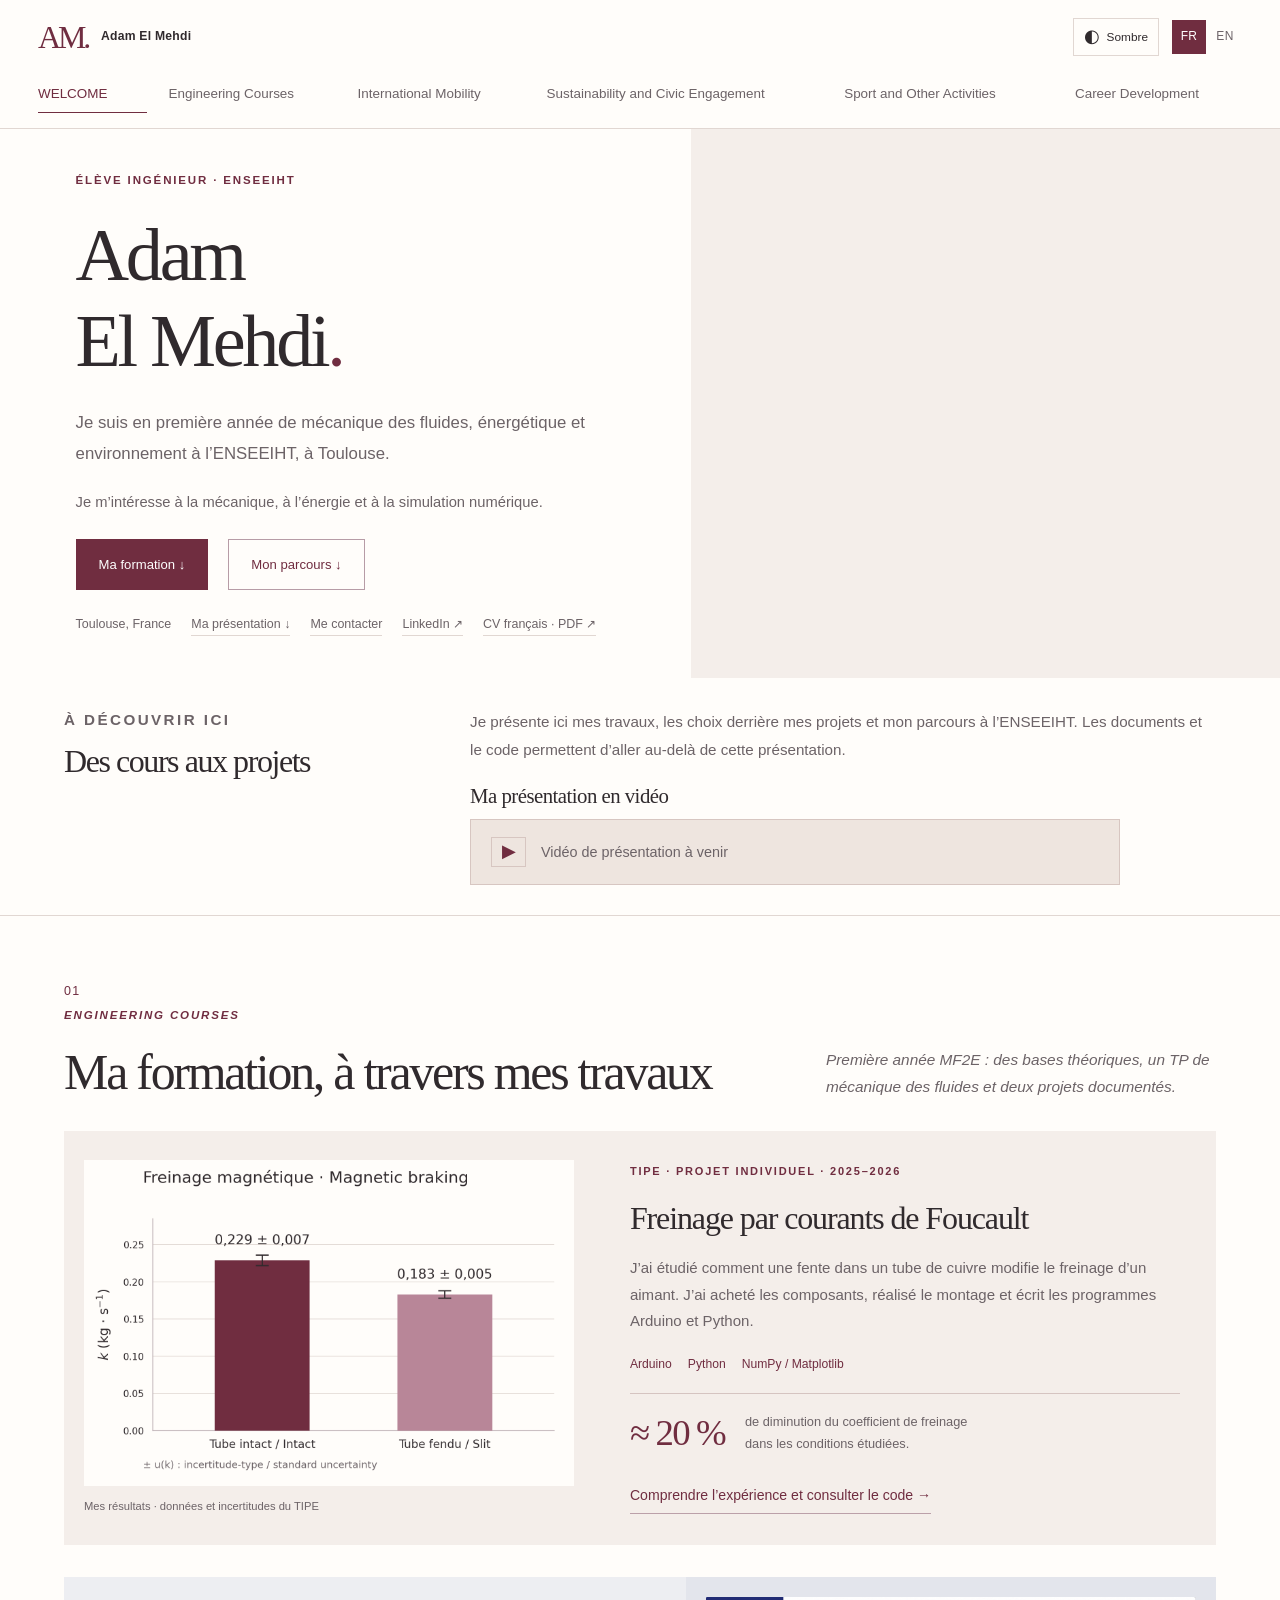
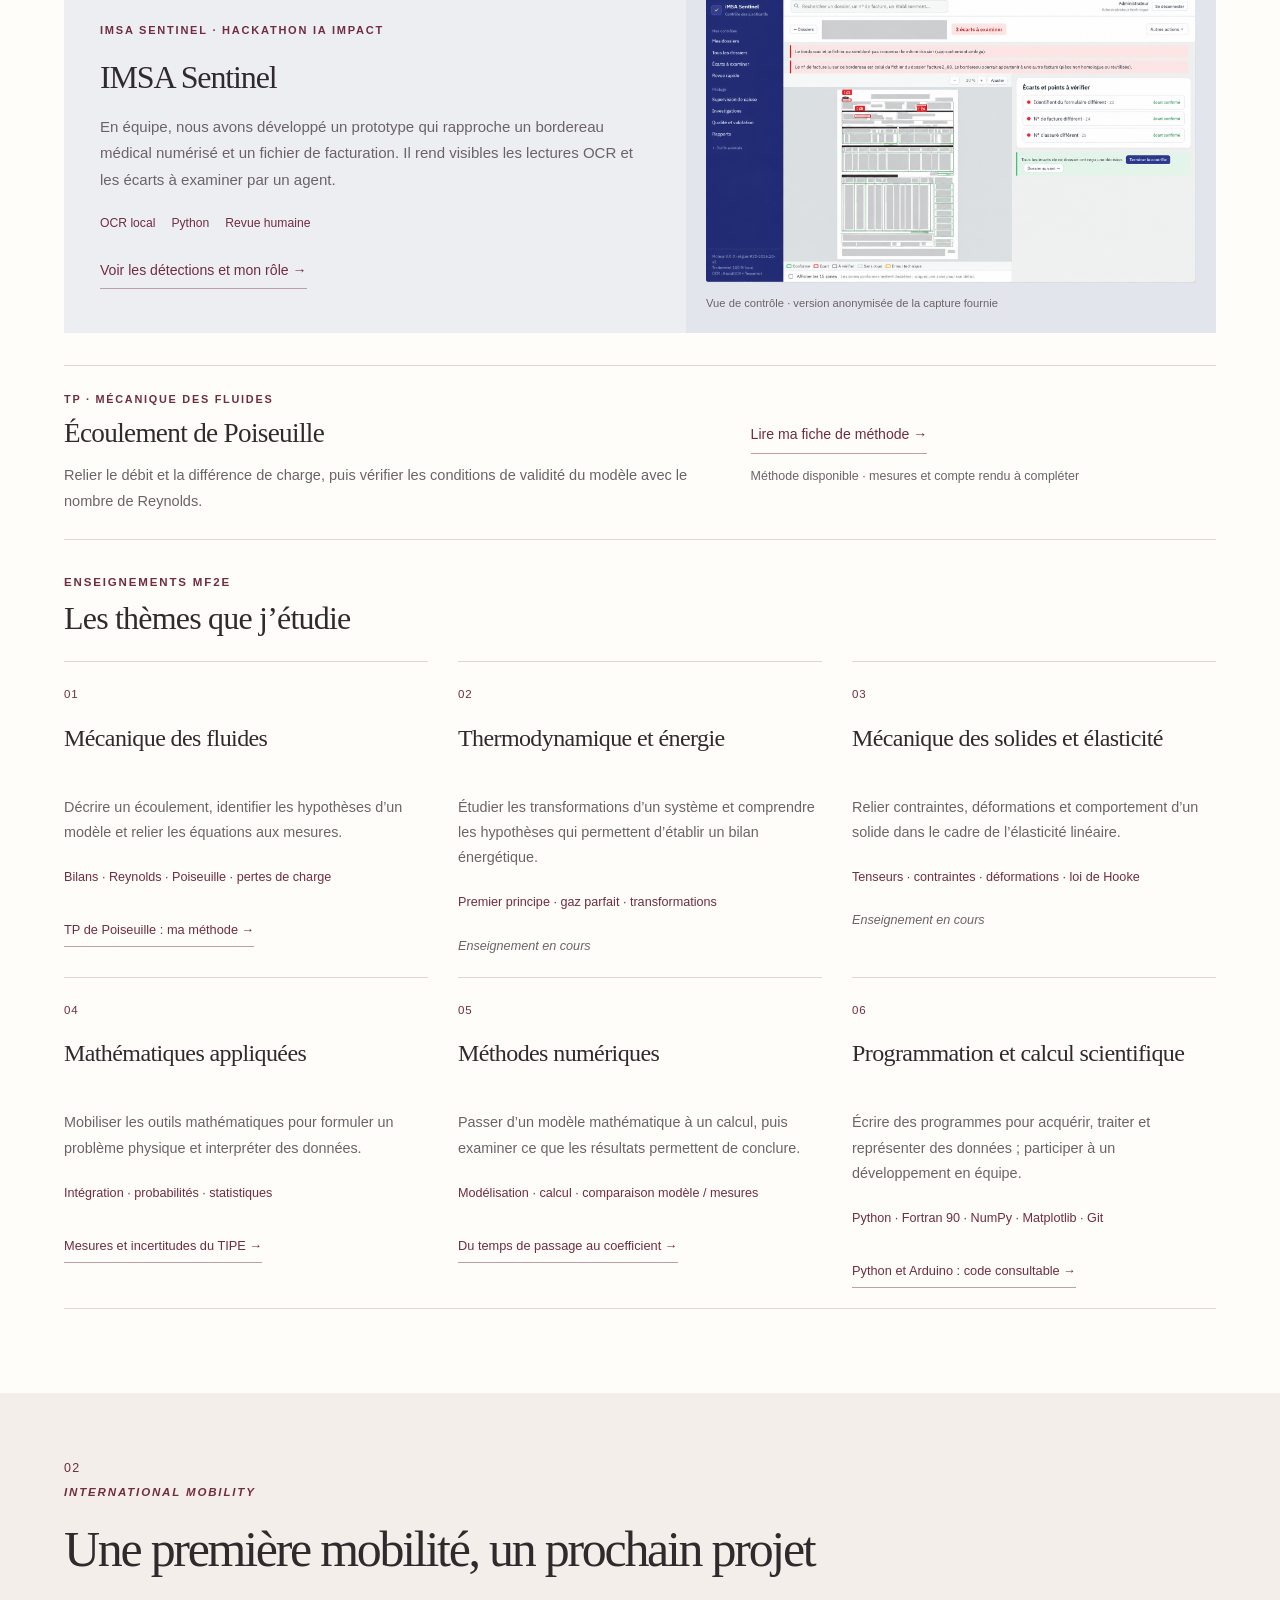
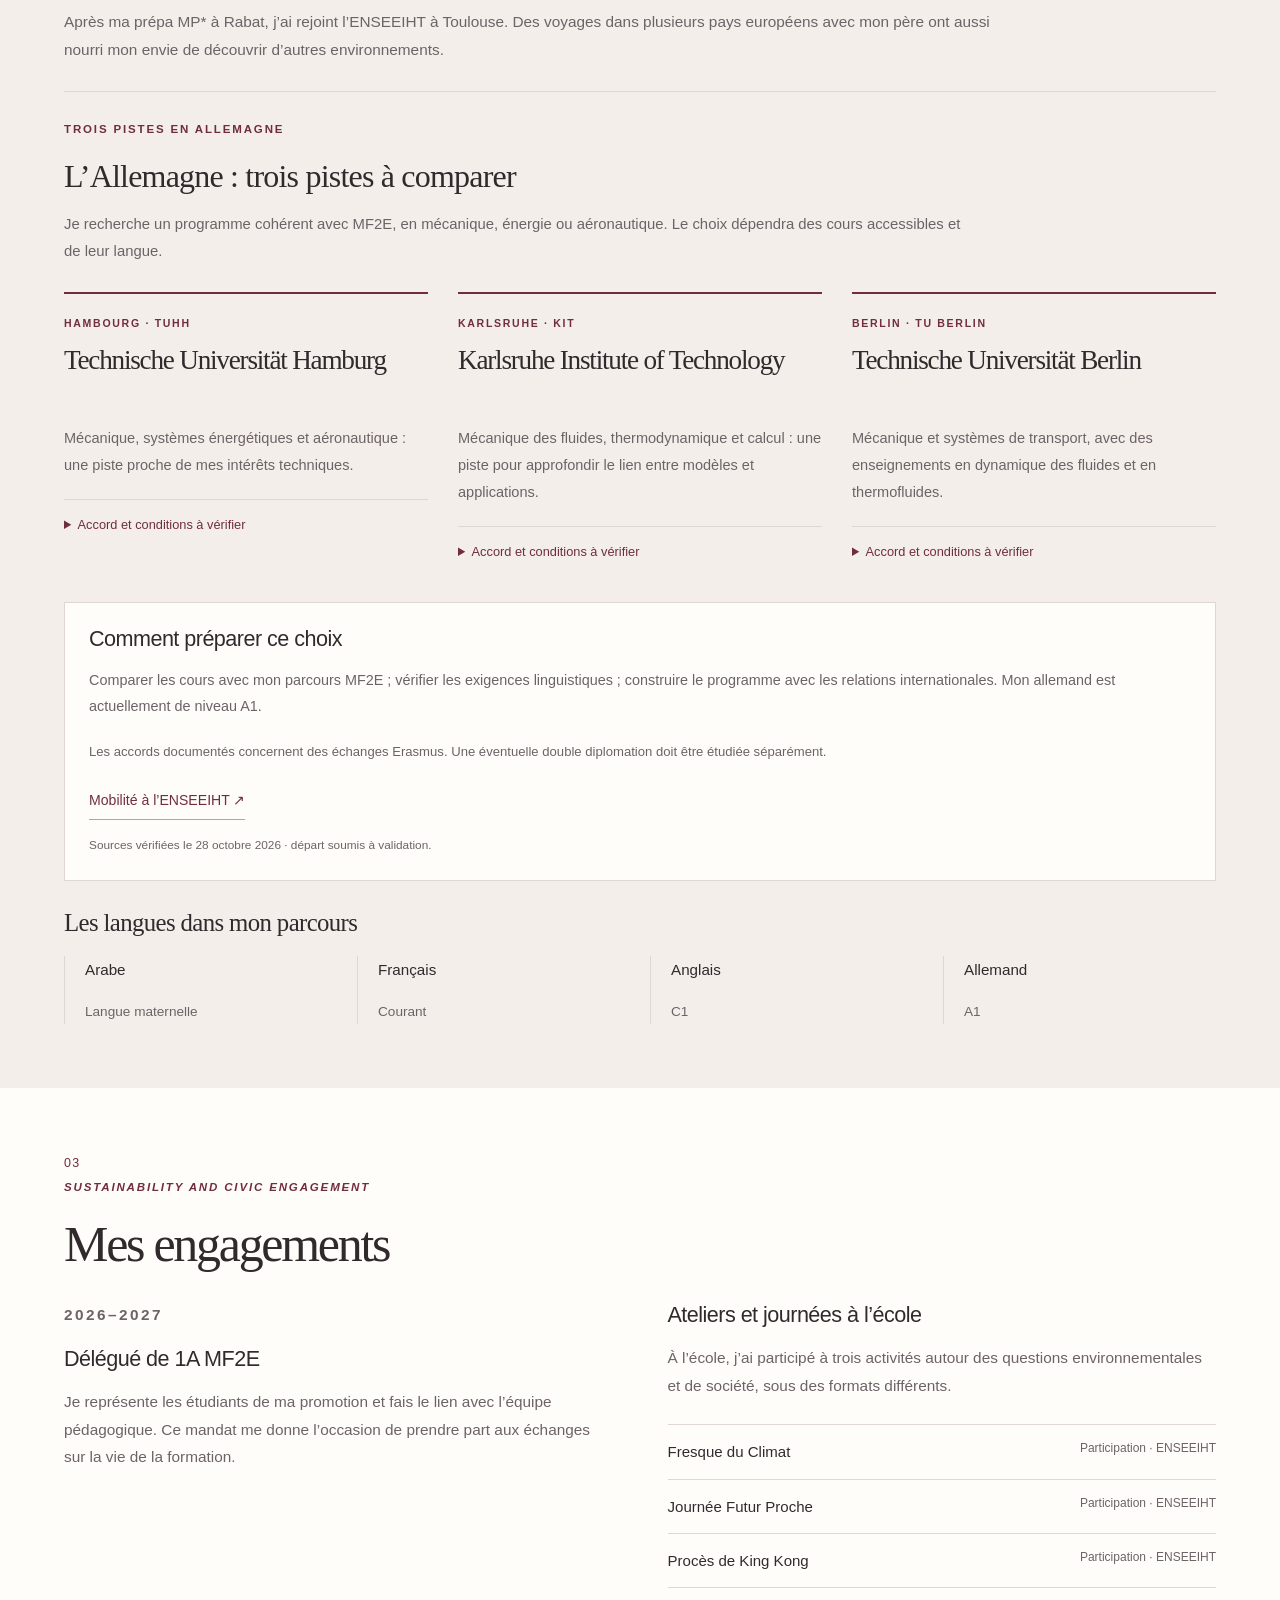
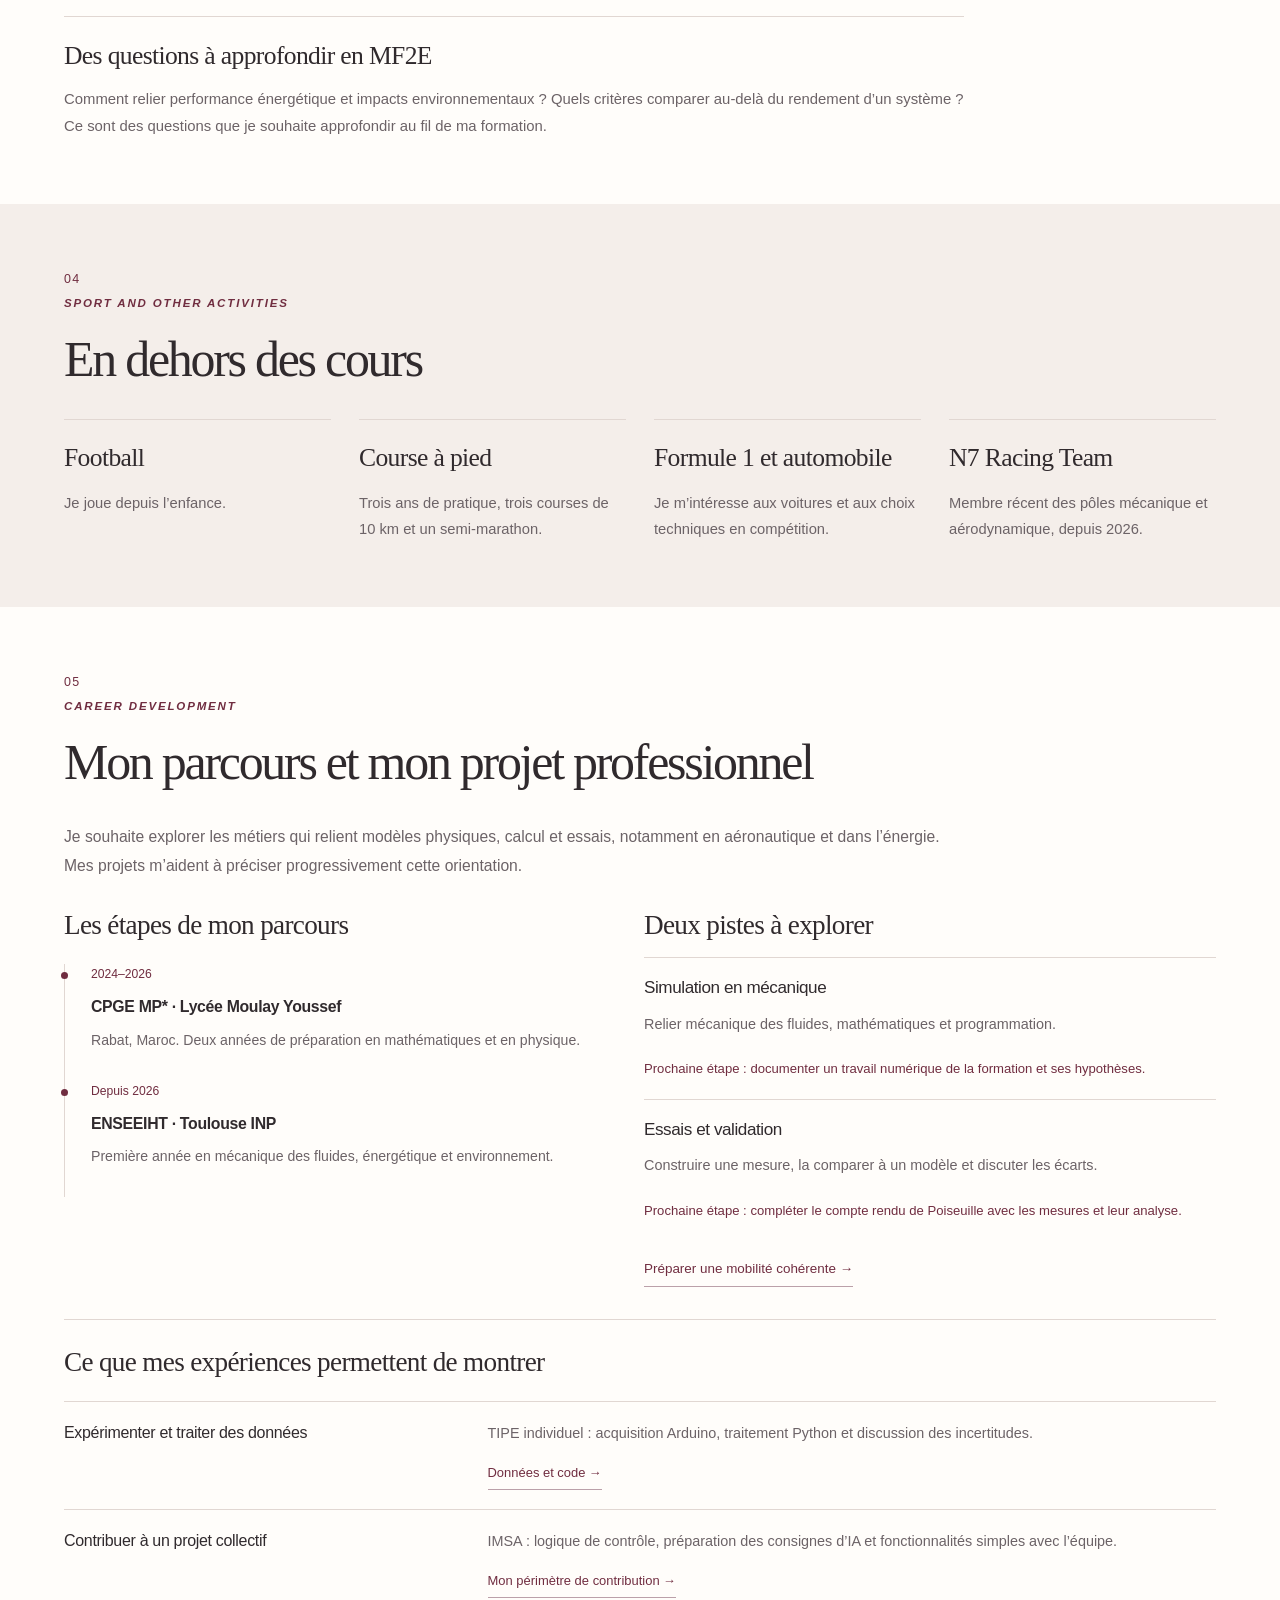
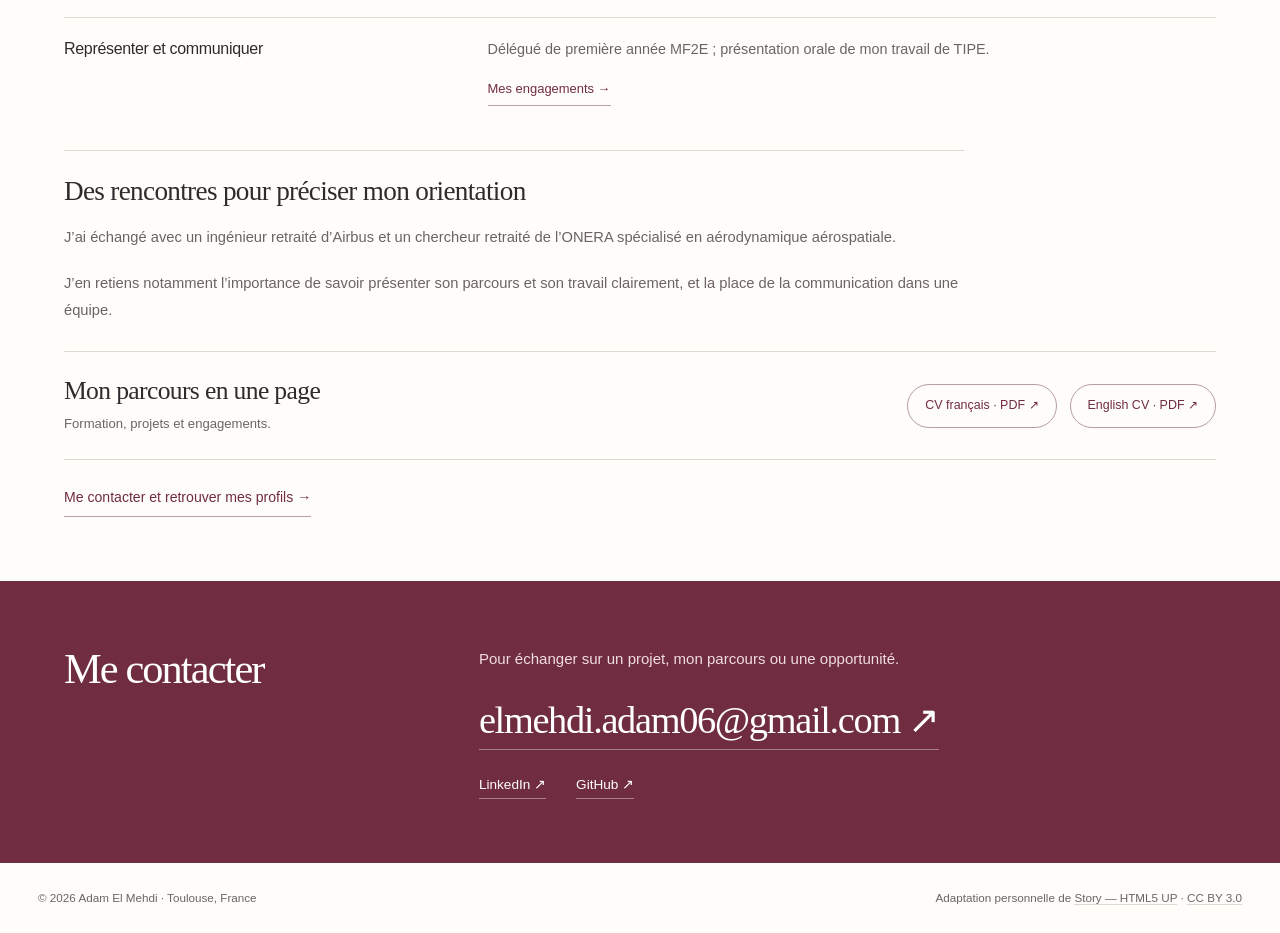
==== commit 58bf4477: "Focus portfolio on documented work, add TIPE source code and Poiseuille method, and feature anonymis" ====
--- a/index.html
+++ b/index.html
@@ -54,15 +54,12 @@
 <img id="profile-photo" hidden width="600" height="750" alt="Portrait d’Adam El Mehdi" data-alt-fr="Portrait d’Adam El Mehdi" data-alt-en="Portrait of Adam El Mehdi" decoding="async">
 </div></section><div id="presentation" class="intro-strip">
 <div>
-<p class="eyebrow" data-fr="MON PARCOURS" data-en="MY BACKGROUND">MON PARCOURS</p>
-<strong>Rabat → Toulouse</strong><p data-fr="CPGE MP* · 2024–2026 · ENSEEIHT depuis 2026" data-en="MP* preparatory studies · 2024–2026 · ENSEEIHT since 2026">CPGE MP* · 2024–2026 · ENSEEIHT depuis 2026</p>
-</div>
-<div>
-<p data-fr="Après deux années de prépa MP* au lycée Moulay Youssef, à Rabat, j’ai rejoint l’ENSEEIHT. Je rassemble ici mes projets, ce que j’apprends et les activités qui comptent pour moi." data-en="After two years in the MP* preparatory programme at Lycée Moulay Youssef in Rabat, I joined ENSEEIHT. Here I share my projects, what I am learning and the activities that matter to me.">Après deux années de prépa MP* au lycée Moulay Youssef, à Rabat, j’ai rejoint l’ENSEEIHT. Je rassemble ici mes projets, ce que j’apprends et les activités qui comptent pour moi.</p>
-<div class="languages-line">
-<span data-fr="Arabe · langue maternelle" data-en="Arabic · native">Arabe · langue maternelle</span><span data-fr="Français · courant" data-en="French · fluent">Français · courant</span><span data-fr="Anglais · C1" data-en="English · C1">Anglais · C1</span><span data-fr="Allemand · A1" data-en="German · A1">Allemand · A1</span>
-</div>
-<div class="pitch-block">
+<p class="eyebrow" data-fr="À DÉCOUVRIR ICI" data-en="EXPLORE THIS PORTFOLIO">À DÉCOUVRIR ICI</p>
+<h2 data-fr="Des cours aux projets" data-en="From coursework to projects">Des cours aux projets</h2>
+</div>
+<div>
+<p data-fr="Je présente ici mes travaux, les choix derrière mes projets et mon parcours à l’ENSEEIHT. Les documents et le code permettent d’aller au-delà de cette présentation." data-en="Here I share my work, the choices behind my projects and my path at ENSEEIHT. Documents and code provide a closer look beyond this introduction.">Je présente ici mes travaux, les choix derrière mes projets et mon parcours à l’ENSEEIHT. Les documents et le code permettent d’aller au-delà de cette présentation.</p>
+<div class="pitch-block compact-pitch">
 <h2 class="pitch-heading" data-fr="Ma présentation en vidéo" data-en="My video introduction">Ma présentation en vidéo</h2>
 <div id="pitch-placeholder" class="pitch-placeholder">
 <span class="pitch-icon" aria-hidden="true">▶</span><p data-fr="Vidéo de présentation à venir" data-en="Video introduction coming soon">Vidéo de présentation à venir</p>
@@ -73,92 +70,9 @@
 </div>
 <section id="courses" data-nav-section class="section-shell"><header class="section-heading"><div>
 <span class="section-index">01</span><p class="eyebrow" data-fr="ENGINEERING COURSES" data-en="ENGINEERING COURSES">ENGINEERING COURSES</p>
-<h2 data-fr="Mon parcours de formation" data-en="My engineering education">Mon parcours de formation</h2>
-</div>
-<p class="section-intro" data-fr="En première année MF2E, je passe des bases de la prépa à l’étude des fluides, de l’énergie et des solides. Voici les thèmes que j’étudie et les travaux que je peux déjà présenter." data-en="In my first MF2E year, I am building on preparatory studies to explore fluids, energy and solids. These are the topics I study and the work I can already share.">En première année MF2E, je passe des bases de la prépa à l’étude des fluides, de l’énergie et des solides. Voici les thèmes que j’étudie et les travaux que je peux déjà présenter.</p></header><div class="course-grid">
-<article id="fluid-mechanics" class="course-record"><span class="course-number">01</span><h3 data-fr="Mécanique des fluides" data-en="Fluid Mechanics">Mécanique des fluides</h3>
-<p data-fr="Décrire un écoulement, identifier les hypothèses d’un modèle et relier les équations aux mesures." data-en="Describe a flow, identify modelling assumptions and relate equations to measurements.">Décrire un écoulement, identifier les hypothèses d’un modèle et relier les équations aux mesures.</p>
-<p class="course-concepts" data-fr="Bilans · Reynolds · Poiseuille · pertes de charge" data-en="Balance equations · Reynolds number · Poiseuille flow · head loss">Bilans · Reynolds · Poiseuille · pertes de charge</p>
-<details><summary><span data-fr="Travaux et ressources" data-en="Work and resources">Travaux et ressources</span></summary><dl>
-<div>
-<dt><span data-fr="Pratique et applications" data-en="Practical work and applications">Pratique et applications</span></dt>
-<dd><span data-fr="TP de Poiseuille : mesure du débit et de la différence de charge, puis caractérisation de l’écoulement par le nombre de Reynolds." data-en="Poiseuille practical: flow rate and head-difference measurements, followed by Reynolds-number characterisation.">TP de Poiseuille : mesure du débit et de la différence de charge, puis caractérisation de l’écoulement par le nombre de Reynolds.</span></dd>
-</div>
-<div>
-<dt><span data-fr="Documents, figures et code" data-en="Documents, figures and code">Documents, figures et code</span></dt>
-<dd><span data-fr="Compte rendu et courbes du TP à ajouter." data-en="Practical report and plots to be added.">Compte rendu et courbes du TP à ajouter.</span></dd>
-</div>
-</dl></details><!-- Ajouter ici un rapport, une figure ou un lien de dépôt propre à ce thème. --></article><article id="thermodynamics" class="course-record"><span class="course-number">02</span><h3 data-fr="Thermodynamique et énergie" data-en="Thermodynamics and Energy">Thermodynamique et énergie</h3>
-<p data-fr="Étudier les transformations d’un système et comprendre les hypothèses qui permettent d’établir un bilan énergétique." data-en="Study thermodynamic processes and understand the assumptions behind an energy balance.">Étudier les transformations d’un système et comprendre les hypothèses qui permettent d’établir un bilan énergétique.</p>
-<p class="course-concepts" data-fr="Premier principe · gaz parfait · transformations" data-en="First law · ideal gas · thermodynamic processes">Premier principe · gaz parfait · transformations</p>
-<details><summary><span data-fr="Travaux et ressources" data-en="Work and resources">Travaux et ressources</span></summary><dl>
-<div>
-<dt><span data-fr="Pratique et applications" data-en="Practical work and applications">Pratique et applications</span></dt>
-<dd><span data-fr="Cours et exercices de première année ; les travaux à présenter seront documentés ici." data-en="First-year coursework and exercises; selected work will be documented here.">Cours et exercices de première année ; les travaux à présenter seront documentés ici.</span></dd>
-</div>
-<div>
-<dt><span data-fr="Documents, figures et code" data-en="Documents, figures and code">Documents, figures et code</span></dt>
-<dd><span data-fr="Rapport, figure ou étude de système à ajouter." data-en="Report, figure or system study to be added.">Rapport, figure ou étude de système à ajouter.</span></dd>
-</div>
-</dl></details><!-- Ajouter ici un rapport, une figure ou un lien de dépôt propre à ce thème. --></article><article id="solid-mechanics" class="course-record"><span class="course-number">03</span><h3 data-fr="Mécanique des solides et élasticité" data-en="Solid Mechanics and Elasticity">Mécanique des solides et élasticité</h3>
-<p data-fr="Relier contraintes, déformations et comportement d’un solide dans le cadre de l’élasticité linéaire." data-en="Relate stress, strain and solid behaviour within linear elasticity.">Relier contraintes, déformations et comportement d’un solide dans le cadre de l’élasticité linéaire.</p>
-<p class="course-concepts" data-fr="Tenseurs · contraintes · déformations · loi de Hooke" data-en="Tensors · stress · strain · Hooke’s law">Tenseurs · contraintes · déformations · loi de Hooke</p>
-<details><summary><span data-fr="Travaux et ressources" data-en="Work and resources">Travaux et ressources</span></summary><dl>
-<div>
-<dt><span data-fr="Pratique et applications" data-en="Practical work and applications">Pratique et applications</span></dt>
-<dd><span data-fr="Cours et TD d’élasticité. Mon implication récente en mécanique et en aérodynamique à N7 Racing Team est une piste d’application à développer." data-en="Elasticity lectures and exercises. My recent involvement in mechanics and aerodynamics at N7 Racing Team offers an application area to develop.">Cours et TD d’élasticité. Mon implication récente en mécanique et en aérodynamique à N7 Racing Team est une piste d’application à développer.</span></dd>
-</div>
-<div>
-<dt><span data-fr="Documents, figures et code" data-en="Documents, figures and code">Documents, figures et code</span></dt>
-<dd><span data-fr="Exercice commenté ou étude mécanique à ajouter." data-en="Annotated exercise or mechanical study to be added.">Exercice commenté ou étude mécanique à ajouter.</span></dd>
-</div>
-</dl>
-<a href="#sport" class="text-link"><span data-fr="N7 Racing Team et activités →" data-en="N7 Racing Team and activities →">N7 Racing Team et activités →</span></a></details><!-- Ajouter ici un rapport, une figure ou un lien de dépôt propre à ce thème. --></article><article id="applied-mathematics" class="course-record"><span class="course-number">04</span><h3 data-fr="Mathématiques appliquées" data-en="Applied Mathematics">Mathématiques appliquées</h3>
-<p data-fr="Mobiliser les outils mathématiques pour formuler un problème physique et interpréter des données." data-en="Use mathematical tools to formulate a physical problem and interpret data.">Mobiliser les outils mathématiques pour formuler un problème physique et interpréter des données.</p>
-<p class="course-concepts" data-fr="Intégration · probabilités · statistiques" data-en="Integration · probability · statistics">Intégration · probabilités · statistiques</p>
-<details><summary><span data-fr="Travaux et ressources" data-en="Work and resources">Travaux et ressources</span></summary><dl>
-<div>
-<dt><span data-fr="Pratique et applications" data-en="Practical work and applications">Pratique et applications</span></dt>
-<dd><span data-fr="Dans mon TIPE, le traitement des mesures conduit à estimer un coefficient de freinage et à discuter les incertitudes." data-en="In my TIPE, processing measurements leads to a braking-coefficient estimate and a discussion of uncertainty.">Dans mon TIPE, le traitement des mesures conduit à estimer un coefficient de freinage et à discuter les incertitudes.</span></dd>
-</div>
-<div>
-<dt><span data-fr="Documents, figures et code" data-en="Documents, figures and code">Documents, figures et code</span></dt>
-<dd><span data-fr="Résultats et incertitudes disponibles dans le TIPE, pages 29 à 31." data-en="Results and uncertainties are available in the TIPE, pages 29–31.">Résultats et incertitudes disponibles dans le TIPE, pages 29 à 31.</span></dd>
-</div>
-</dl>
-<a href="projects/tipe.html#resultats" class="text-link"><span data-fr="Voir les résultats et le graphique →" data-en="View results and figure →">Voir les résultats et le graphique →</span></a></details><!-- Ajouter ici un rapport, une figure ou un lien de dépôt propre à ce thème. --></article><article id="numerical-methods" class="course-record"><span class="course-number">05</span><h3 data-fr="Méthodes numériques" data-en="Numerical Methods">Méthodes numériques</h3>
-<p data-fr="Passer d’un modèle mathématique à un calcul, puis examiner ce que les résultats permettent de conclure." data-en="Move from a mathematical model to a computation, then examine what the results support.">Passer d’un modèle mathématique à un calcul, puis examiner ce que les résultats permettent de conclure.</p>
-<p class="course-concepts" data-fr="Modélisation · calcul · comparaison modèle / mesures" data-en="Modelling · computation · model / measurement comparison">Modélisation · calcul · comparaison modèle / mesures</p>
-<details><summary><span data-fr="Travaux et ressources" data-en="Work and resources">Travaux et ressources</span></summary><dl>
-<div>
-<dt><span data-fr="Pratique et applications" data-en="Practical work and applications">Pratique et applications</span></dt>
-<dd><span data-fr="Mon TIPE fournit un premier exemple de confrontation entre un modèle physique et des mesures. Les travaux numériques de la formation seront ajoutés séparément." data-en="My TIPE provides an initial example of comparing a physical model with measurements. Numerical coursework will be added separately.">Mon TIPE fournit un premier exemple de confrontation entre un modèle physique et des mesures. Les travaux numériques de la formation seront ajoutés séparément.</span></dd>
-</div>
-<div>
-<dt><span data-fr="Documents, figures et code" data-en="Documents, figures and code">Documents, figures et code</span></dt>
-<dd><span data-fr="Présentation du TIPE disponible ; notebook ou simulation de cours à ajouter." data-en="TIPE presentation available; course notebook or simulation to be added.">Présentation du TIPE disponible ; notebook ou simulation de cours à ajouter.</span></dd>
-</div>
-</dl>
-<a href="projects/tipe.html" class="text-link"><span data-fr="Lire ma démarche expérimentale →" data-en="Read about my experimental approach →">Lire ma démarche expérimentale →</span></a></details><!-- Ajouter ici un rapport, une figure ou un lien de dépôt propre à ce thème. --></article><article id="scientific-computing" class="course-record"><span class="course-number">06</span><h3 data-fr="Programmation et calcul scientifique" data-en="Programming and Scientific Computing">Programmation et calcul scientifique</h3>
-<p data-fr="Écrire des programmes pour acquérir, traiter et représenter des données ; participer à un développement en équipe." data-en="Write programs to acquire, process and visualise data; contribute to team development.">Écrire des programmes pour acquérir, traiter et représenter des données ; participer à un développement en équipe.</p>
-<p class="course-concepts" data-fr="Python · Fortran 90 · NumPy · Matplotlib · Git" data-en="Python · Fortran 90 · NumPy · Matplotlib · Git">Python · Fortran 90 · NumPy · Matplotlib · Git</p>
-<details><summary><span data-fr="Travaux et ressources" data-en="Work and resources">Travaux et ressources</span></summary><dl>
-<div>
-<dt><span data-fr="Pratique et applications" data-en="Practical work and applications">Pratique et applications</span></dt>
-<dd><span data-fr="TIPE : acquisition Arduino et analyse Python. IMSA Sentinel : contribution à un prototype collectif de contrôle documentaire. Fortran 90 fait partie de ma formation." data-en="TIPE: Arduino acquisition and Python analysis. IMSA Sentinel: contribution to a team document-review prototype. Fortran 90 is part of my studies.">TIPE : acquisition Arduino et analyse Python. IMSA Sentinel : contribution à un prototype collectif de contrôle documentaire. Fortran 90 fait partie de ma formation.</span></dd>
-</div>
-<div>
-<dt><span data-fr="Documents, figures et code" data-en="Documents, figures and code">Documents, figures et code</span></dt>
-<dd><span data-fr="Code collectif IMSA disponible ; scripts personnels du TIPE à ajouter." data-en="IMSA team code available; personal TIPE scripts to be added.">Code collectif IMSA disponible ; scripts personnels du TIPE à ajouter.</span></dd>
-</div>
-</dl>
-<a href="https://github.com/Adam-el-mehdi/iMSA-Sentinels" class="text-link" target="_blank" rel="noopener noreferrer"><span data-fr="Dépôt collectif IMSA ↗" data-en="IMSA team repository ↗">Dépôt collectif IMSA ↗</span></a></details><!-- Ajouter ici un rapport, une figure ou un lien de dépôt propre à ce thème. --></article>
-</div>
-<div class="subsection-heading">
-<p class="eyebrow" data-fr="PROJETS SÉLECTIONNÉS" data-en="SELECTED PROJECTS">PROJETS SÉLECTIONNÉS</p>
-<h3 data-fr="Mettre les connaissances en pratique" data-en="Putting knowledge into practice">Mettre les connaissances en pratique</h3>
-</div>
-<article class="spotlight style1 orient-right project-panel tipe-results-panel"><div class="image"><figure><button type="button" class="media-zoom" data-image="assets/images/tipe-results.png"><img src="assets/images/tipe-results.png" width="1089" height="817" loading="lazy" decoding="async" alt="Graphique original du TIPE : comparaison des coefficients de freinage des deux tubes." data-alt-fr="Graphique original du TIPE : comparaison des coefficients de freinage des deux tubes." data-alt-en="Original TIPE figure comparing the two tubes’ braking coefficients."></button><figcaption data-fr="Résultat extrait de ma présentation · page 29" data-en="Result from my presentation · page 29">Résultat extrait de ma présentation · page 29</figcaption></figure></div>
+<h2 data-fr="Ma formation, à travers mes travaux" data-en="My education through my work">Ma formation, à travers mes travaux</h2>
+</div>
+<p class="section-intro" data-fr="Première année MF2E : des bases théoriques, un TP de mécanique des fluides et deux projets documentés." data-en="First-year MF2E: theoretical foundations, a fluid-mechanics practical and two documented projects.">Première année MF2E : des bases théoriques, un TP de mécanique des fluides et deux projets documentés.</p></header><article class="spotlight style1 orient-right project-panel tipe-results-panel"><div class="image"><figure><button type="button" class="media-zoom" data-image="assets/images/tipe-coefficients.png"><img src="assets/images/tipe-coefficients.png" width="1440" height="960" alt="Coefficients de freinage et incertitudes-types : tube intact 0,229 ± 0,007 kg/s, tube fendu 0,183 ± 0,005 kg/s." data-alt-fr="Coefficients de freinage et incertitudes-types : tube intact 0,229 ± 0,007 kg/s, tube fendu 0,183 ± 0,005 kg/s." data-alt-en="Braking coefficients and standard uncertainties: intact tube 0.229 ± 0.007 kg/s, slit tube 0.183 ± 0.005 kg/s." loading="lazy" decoding="async"></button><figcaption data-fr="Mes résultats · données et incertitudes du TIPE" data-en="My results · TIPE data and uncertainties">Mes résultats · données et incertitudes du TIPE</figcaption></figure></div>
 <div class="content">
 <p class="eyebrow" data-fr="TIPE · PROJET INDIVIDUEL · 2025–2026" data-en="TIPE · INDIVIDUAL PROJECT · 2025–2026">TIPE · PROJET INDIVIDUEL · 2025–2026</p>
 <h3 data-fr="Freinage par courants de Foucault" data-en="Eddy-current braking">Freinage par courants de Foucault</h3>
@@ -171,7 +85,7 @@
 <div class="project-outcome">
 <strong>≈ 20 %</strong><span data-fr="de diminution du coefficient de freinage dans les conditions étudiées." data-en="lower braking coefficient under the experimental conditions.">de diminution du coefficient de freinage dans les conditions étudiées.</span>
 </div>
-<a href="projects/tipe.html" class="text-link"><span data-fr="Le montage, les mesures et les résultats →" data-en="The setup, measurements and results →">Le montage, les mesures et les résultats →</span></a>
+<a href="projects/tipe.html" class="text-link"><span data-fr="Comprendre l’expérience et consulter le code →" data-en="Explore the experiment and code →">Comprendre l’expérience et consulter le code →</span></a>
 </div></article><article class="spotlight style1 orient-left project-panel imsa-panel"><div class="content">
 <p class="eyebrow" data-fr="IMSA SENTINEL · HACKATHON IA IMPACT" data-en="IMSA SENTINEL · IA IMPACT HACKATHON">IMSA SENTINEL · HACKATHON IA IMPACT</p>
 <h3 data-fr="IMSA Sentinel" data-en="IMSA Sentinel">IMSA Sentinel</h3>
@@ -181,72 +95,82 @@
 <li>Python</li>
 <li><span data-fr="Revue humaine" data-en="Human review">Revue humaine</span></li>
 </ul>
-<a href="projects/imsa.html" class="text-link"><span data-fr="Découvrir la démonstration et ma contribution →" data-en="Explore the demonstration and my contribution →">Découvrir la démonstration et ma contribution →</span></a>
-</div>
-<div class="image"><figure><button type="button" class="media-zoom" data-image="assets/images/imsa-supervision.jpg"><img src="assets/images/imsa-supervision.jpg" width="1600" height="950" loading="lazy" decoding="async" alt="Capture fournie du projet IMSA Sentinel : supervision de caisse et indicateurs de contrôle." data-alt-fr="Capture fournie du projet IMSA Sentinel : supervision de caisse et indicateurs de contrôle." data-alt-en="Supplied IMSA Sentinel project screenshot: supervision and review indicators."></button><figcaption data-fr="Interface du projet · capture fournie" data-en="Project interface · supplied screenshot">Interface du projet · capture fournie</figcaption></figure></div></article></section><section id="mobility" data-nav-section class="soft-section"><div class="section-shell">
+<a href="projects/imsa.html" class="text-link"><span data-fr="Voir les détections et mon rôle →" data-en="View detections and my role →">Voir les détections et mon rôle →</span></a>
+</div>
+<div class="image"><figure><button type="button" class="media-zoom" data-image="assets/images/imsa-detections-public.png"><img src="assets/images/imsa-detections-public.png" width="1641" height="958" alt="IMSA Sentinel : zones conformes en vert et écarts en rouge, contenu du document masqué." data-alt-fr="IMSA Sentinel : zones conformes en vert et écarts en rouge, contenu du document masqué." data-alt-en="IMSA Sentinel: matching zones in green and discrepancies in red, document content masked." loading="lazy" decoding="async"></button><figcaption data-fr="Vue de contrôle · version anonymisée de la capture fournie" data-en="Review view · anonymised version of the supplied screenshot">Vue de contrôle · version anonymisée de la capture fournie</figcaption></figure></div></article><article class="practical-highlight"><div>
+<p class="eyebrow" data-fr="TP · MÉCANIQUE DES FLUIDES" data-en="PRACTICAL · FLUID MECHANICS">TP · MÉCANIQUE DES FLUIDES</p>
+<h3 data-fr="Écoulement de Poiseuille" data-en="Poiseuille flow">Écoulement de Poiseuille</h3>
+<p data-fr="Relier le débit et la différence de charge, puis vérifier les conditions de validité du modèle avec le nombre de Reynolds." data-en="Relate flow rate and head difference, then check the model’s validity using the Reynolds number.">Relier le débit et la différence de charge, puis vérifier les conditions de validité du modèle avec le nombre de Reynolds.</p>
+</div>
+<div>
+<a href="courses/poiseuille.html" class="text-link"><span data-fr="Lire ma fiche de méthode →" data-en="Read my method sheet →">Lire ma fiche de méthode →</span></a><p class="resource-state" data-fr="Méthode disponible · mesures et compte rendu à compléter" data-en="Method available · measurements and report to be added">Méthode disponible · mesures et compte rendu à compléter</p>
+</div></article><div class="subsection-heading compact-heading">
+<p class="eyebrow" data-fr="ENSEIGNEMENTS MF2E" data-en="MF2E COURSEWORK">ENSEIGNEMENTS MF2E</p>
+<h3 data-fr="Les thèmes que j’étudie" data-en="The topics I study">Les thèmes que j’étudie</h3>
+</div>
+<div class="course-grid">
+<article id="fluid-mechanics" class="course-record"><span class="course-number">01</span><h3 data-fr="Mécanique des fluides" data-en="Fluid Mechanics">Mécanique des fluides</h3>
+<p data-fr="Décrire un écoulement, identifier les hypothèses d’un modèle et relier les équations aux mesures." data-en="Describe a flow, identify modelling assumptions and relate equations to measurements.">Décrire un écoulement, identifier les hypothèses d’un modèle et relier les équations aux mesures.</p>
+<p class="course-concepts" data-fr="Bilans · Reynolds · Poiseuille · pertes de charge" data-en="Balance equations · Reynolds number · Poiseuille flow · head loss">Bilans · Reynolds · Poiseuille · pertes de charge</p>
+<!-- Ajouter ici un rapport, une figure ou un lien de dépôt propre à ce thème. --><a href="courses/poiseuille.html" class="text-link"><span data-fr="TP de Poiseuille : ma méthode →" data-en="Poiseuille practical: my method →">TP de Poiseuille : ma méthode →</span></a><!-- Ajouter ici un travail authentique, sa figure et son analyse personnelle. --></article><article id="thermodynamics" class="course-record"><span class="course-number">02</span><h3 data-fr="Thermodynamique et énergie" data-en="Thermodynamics and Energy">Thermodynamique et énergie</h3>
+<p data-fr="Étudier les transformations d’un système et comprendre les hypothèses qui permettent d’établir un bilan énergétique." data-en="Study thermodynamic processes and understand the assumptions behind an energy balance.">Étudier les transformations d’un système et comprendre les hypothèses qui permettent d’établir un bilan énergétique.</p>
+<p class="course-concepts" data-fr="Premier principe · gaz parfait · transformations" data-en="First law · ideal gas · thermodynamic processes">Premier principe · gaz parfait · transformations</p>
+<!-- Ajouter ici un rapport, une figure ou un lien de dépôt propre à ce thème. --><p class="course-state" data-fr="Enseignement en cours" data-en="Current coursework">Enseignement en cours</p>
+<!-- Ajouter ici un travail authentique, sa figure et son analyse personnelle. --></article><article id="solid-mechanics" class="course-record"><span class="course-number">03</span><h3 data-fr="Mécanique des solides et élasticité" data-en="Solid Mechanics and Elasticity">Mécanique des solides et élasticité</h3>
+<p data-fr="Relier contraintes, déformations et comportement d’un solide dans le cadre de l’élasticité linéaire." data-en="Relate stress, strain and solid behaviour within linear elasticity.">Relier contraintes, déformations et comportement d’un solide dans le cadre de l’élasticité linéaire.</p>
+<p class="course-concepts" data-fr="Tenseurs · contraintes · déformations · loi de Hooke" data-en="Tensors · stress · strain · Hooke’s law">Tenseurs · contraintes · déformations · loi de Hooke</p>
+<!-- Ajouter ici un rapport, une figure ou un lien de dépôt propre à ce thème. --><p class="course-state" data-fr="Enseignement en cours" data-en="Current coursework">Enseignement en cours</p>
+<!-- Ajouter ici un travail authentique, sa figure et son analyse personnelle. --></article><article id="applied-mathematics" class="course-record"><span class="course-number">04</span><h3 data-fr="Mathématiques appliquées" data-en="Applied Mathematics">Mathématiques appliquées</h3>
+<p data-fr="Mobiliser les outils mathématiques pour formuler un problème physique et interpréter des données." data-en="Use mathematical tools to formulate a physical problem and interpret data.">Mobiliser les outils mathématiques pour formuler un problème physique et interpréter des données.</p>
+<p class="course-concepts" data-fr="Intégration · probabilités · statistiques" data-en="Integration · probability · statistics">Intégration · probabilités · statistiques</p>
+<!-- Ajouter ici un rapport, une figure ou un lien de dépôt propre à ce thème. --><a href="projects/tipe.html#resultats" class="text-link"><span data-fr="Mesures et incertitudes du TIPE →" data-en="TIPE measurements and uncertainties →">Mesures et incertitudes du TIPE →</span></a><!-- Ajouter ici un travail authentique, sa figure et son analyse personnelle. --></article><article id="numerical-methods" class="course-record"><span class="course-number">05</span><h3 data-fr="Méthodes numériques" data-en="Numerical Methods">Méthodes numériques</h3>
+<p data-fr="Passer d’un modèle mathématique à un calcul, puis examiner ce que les résultats permettent de conclure." data-en="Move from a mathematical model to a computation, then examine what the results support.">Passer d’un modèle mathématique à un calcul, puis examiner ce que les résultats permettent de conclure.</p>
+<p class="course-concepts" data-fr="Modélisation · calcul · comparaison modèle / mesures" data-en="Modelling · computation · model / measurement comparison">Modélisation · calcul · comparaison modèle / mesures</p>
+<!-- Ajouter ici un rapport, une figure ou un lien de dépôt propre à ce thème. --><a href="projects/tipe.html#traitement" class="text-link"><span data-fr="Du temps de passage au coefficient →" data-en="From passage times to the coefficient →">Du temps de passage au coefficient →</span></a><!-- Ajouter ici un travail authentique, sa figure et son analyse personnelle. --></article><article id="scientific-computing" class="course-record"><span class="course-number">06</span><h3 data-fr="Programmation et calcul scientifique" data-en="Programming and Scientific Computing">Programmation et calcul scientifique</h3>
+<p data-fr="Écrire des programmes pour acquérir, traiter et représenter des données ; participer à un développement en équipe." data-en="Write programs to acquire, process and visualise data; contribute to team development.">Écrire des programmes pour acquérir, traiter et représenter des données ; participer à un développement en équipe.</p>
+<p class="course-concepts" data-fr="Python · Fortran 90 · NumPy · Matplotlib · Git" data-en="Python · Fortran 90 · NumPy · Matplotlib · Git">Python · Fortran 90 · NumPy · Matplotlib · Git</p>
+<!-- Ajouter ici un rapport, une figure ou un lien de dépôt propre à ce thème. --><a href="projects/tipe.html#code" class="text-link"><span data-fr="Python et Arduino : code consultable →" data-en="Python and Arduino: view the code →">Python et Arduino : code consultable →</span></a><!-- Ajouter ici un travail authentique, sa figure et son analyse personnelle. --></article>
+</div>
+</section><section id="mobility" data-nav-section class="soft-section"><div class="section-shell">
 <header class="section-heading"><div>
 <span class="section-index">02</span><p class="eyebrow" data-fr="INTERNATIONAL MOBILITY" data-en="INTERNATIONAL MOBILITY">INTERNATIONAL MOBILITY</p>
-<h2 data-fr="De Rabat à Toulouse" data-en="From Rabat to Toulouse">De Rabat à Toulouse</h2>
-</div></header><div class="mobility-grid">
-<div>
-<div class="route">
-<div class="route-place">
-<strong>Rabat</strong><span data-fr="Prépa MP* · 2024–2026" data-en="MP* preparatory studies · 2024–2026">Prépa MP* · 2024–2026</span>
-</div>
-<div class="route-place">
-<strong>Toulouse</strong><span data-fr="ENSEEIHT · depuis 2026" data-en="ENSEEIHT · since 2026">ENSEEIHT · depuis 2026</span>
-</div>
-</div>
-<p data-fr="Après ma prépa au Maroc, j’ai choisi de poursuivre mes études d’ingénieur en France. Mon arrivée à Toulouse marque une nouvelle étape de mon parcours." data-en="After preparatory studies in Morocco, I chose to continue my engineering education in France. Moving to Toulouse marks a new stage in my studies.">Après ma prépa au Maroc, j’ai choisi de poursuivre mes études d’ingénieur en France. Mon arrivée à Toulouse marque une nouvelle étape de mon parcours.</p>
-</div>
-<div>
-<h3 data-fr="Les voyages qui m’ont donné cette envie" data-en="The travels behind that choice">Les voyages qui m’ont donné cette envie</h3>
-<p data-fr="J’ai voyagé dans plusieurs pays européens avec mon père. Découvrir d’autres habitudes et devoir parfois me débrouiller dans une autre langue ont contribué à mon envie d’étudier en Europe." data-en="I travelled through several European countries with my father. Discovering different ways of life and sometimes having to find my way in another language contributed to my wish to study in Europe.">J’ai voyagé dans plusieurs pays européens avec mon père. Découvrir d’autres habitudes et devoir parfois me débrouiller dans une autre langue ont contribué à mon envie d’étudier en Europe.</p>
-<div class="future-note">
-<p class="eyebrow" data-fr="PROJET DE MOBILITÉ" data-en="FUTURE MOBILITY">PROJET DE MOBILITÉ</p>
-<h3 data-fr="L’Allemagne pour la suite" data-en="Germany as a next step">L’Allemagne pour la suite</h3>
-<p data-fr="Je souhaite préparer un séjour d’études en Allemagne, en lien avec la mécanique, l’énergie ou l’aéronautique. Je compare trois universités partenaires avant de définir un programme avec l’ENSEEIHT." data-en="I would like to prepare a study period in Germany focused on mechanics, energy or aerospace. I am comparing three partner universities before defining a study plan with ENSEEIHT.">Je souhaite préparer un séjour d’études en Allemagne, en lien avec la mécanique, l’énergie ou l’aéronautique. Je compare trois universités partenaires avant de définir un programme avec l’ENSEEIHT.</p>
-</div>
-</div>
-</div>
+<h2 data-fr="Une première mobilité, un prochain projet" data-en="A first move, a next project">Une première mobilité, un prochain projet</h2>
+</div></header><div class="mobility-story"><p data-fr="Après ma prépa MP* à Rabat, j’ai rejoint l’ENSEEIHT à Toulouse. Des voyages dans plusieurs pays européens avec mon père ont aussi nourri mon envie de découvrir d’autres environnements." data-en="After MP* preparatory studies in Rabat, I joined ENSEEIHT in Toulouse. Travels through several European countries with my father also encouraged me to discover other environments.">Après ma prépa MP* à Rabat, j’ai rejoint l’ENSEEIHT à Toulouse. Des voyages dans plusieurs pays européens avec mon père ont aussi nourri mon envie de découvrir d’autres environnements.</p></div>
 <div class="mobility-options">
 <div class="subsection-heading">
 <p class="eyebrow" data-fr="TROIS PISTES EN ALLEMAGNE" data-en="THREE OPTIONS IN GERMANY">TROIS PISTES EN ALLEMAGNE</p>
-<h3 data-fr="Construire mon prochain départ" data-en="Planning my next study period">Construire mon prochain départ</h3>
-<p data-fr="Ces pistes reposent sur des accords Erasmus documentés avec l’ENSEEIHT. Elles restent soumises aux places disponibles, à la validation de mon programme MF2E et aux exigences de langue." data-en="These options are based on documented Erasmus agreements with ENSEEIHT. They remain subject to available places, approval of my MF2E study plan and language requirements.">Ces pistes reposent sur des accords Erasmus documentés avec l’ENSEEIHT. Elles restent soumises aux places disponibles, à la validation de mon programme MF2E et aux exigences de langue.</p>
+<h3 data-fr="L’Allemagne : trois pistes à comparer" data-en="Germany: three options to compare">L’Allemagne : trois pistes à comparer</h3>
+<p data-fr="Je recherche un programme cohérent avec MF2E, en mécanique, énergie ou aéronautique. Le choix dépendra des cours accessibles et de leur langue." data-en="I am looking for a programme aligned with MF2E in mechanics, energy or aerospace. My choice will depend on accessible courses and their teaching language.">Je recherche un programme cohérent avec MF2E, en mécanique, énergie ou aéronautique. Le choix dépendra des cours accessibles et de leur langue.</p>
 </div>
 <div class="university-grid">
-<article class="university-card"><span class="course-number">01</span><p class="eyebrow" data-fr="Hambourg · TUHH" data-en="Hamburg · TUHH">Hambourg · TUHH</p>
+<article class="university-card"><p class="eyebrow" data-fr="Hambourg · TUHH" data-en="Hamburg · TUHH">Hambourg · TUHH</p>
 <h4>Technische Universität Hamburg</h4>
 <p data-fr="Mécanique, systèmes énergétiques et aéronautique : une piste proche de mes intérêts techniques." data-en="Mechanical engineering, energy systems and aeronautics align with my technical interests.">Mécanique, systèmes énergétiques et aéronautique : une piste proche de mes intérêts techniques.</p>
-<div class="agreement-type">Erasmus+</div>
-<p class="agreement-evidence" data-fr="La liste Erasmus 2026–2027 de la TUHH mentionne l’ENSEEIHT en mécanique (M)." data-en="TUHH’s 2026–2027 Erasmus list includes ENSEEIHT in mechanical engineering (M).">La liste Erasmus 2026–2027 de la TUHH mentionne l’ENSEEIHT en mécanique (M).</p>
+<details class="partner-details"><summary><span data-fr="Accord et conditions à vérifier" data-en="Agreement and conditions to check">Accord et conditions à vérifier</span></summary><p class="agreement-evidence" data-fr="La liste Erasmus 2026–2027 de la TUHH mentionne l’ENSEEIHT en mécanique (M)." data-en="TUHH’s 2026–2027 Erasmus list includes ENSEEIHT in mechanical engineering (M).">La liste Erasmus 2026–2027 de la TUHH mentionne l’ENSEEIHT en mécanique (M).</p>
 <p class="language-note" data-fr="L’offre aéronautique est principalement en allemand, avec certains cours en anglais." data-en="Aeronautics is mainly taught in German, with some courses in English.">L’offre aéronautique est principalement en allemand, avec certains cours en anglais.</p>
 <div class="university-links">
 <a href="https://www.tuhh.de/t3resources/tuhh/download/international/Studium_im_Ausland_Marina/Erasmus-Vertraege_Liste_fuer_Studierende_Lauf_26_27.pdf" class="text-link" target="_blank" rel="noopener noreferrer"><span data-fr="Accord documenté ↗" data-en="Documented agreement ↗">Accord documenté ↗</span></a><a href="https://www.tuhh.de/tuhh/en/studying/before-studying/degree-courses/masters-programs/aeronautics" class="text-link" target="_blank" rel="noopener noreferrer"><span data-fr="Enseignements et langues ↗" data-en="Teaching and languages ↗">Enseignements et langues ↗</span></a>
-</div></article><article class="university-card"><span class="course-number">02</span><p class="eyebrow" data-fr="Karlsruhe · KIT" data-en="Karlsruhe · KIT">Karlsruhe · KIT</p>
+</div></details></article><article class="university-card"><p class="eyebrow" data-fr="Karlsruhe · KIT" data-en="Karlsruhe · KIT">Karlsruhe · KIT</p>
 <h4>Karlsruhe Institute of Technology</h4>
 <p data-fr="Mécanique des fluides, thermodynamique et calcul : une piste pour approfondir le lien entre modèles et applications." data-en="Fluid mechanics, thermodynamics and computation offer a way to deepen the link between models and applications.">Mécanique des fluides, thermodynamique et calcul : une piste pour approfondir le lien entre modèles et applications.</p>
-<div class="agreement-type">Erasmus+</div>
-<p class="agreement-evidence" data-fr="La faculté de mécanique du KIT répertorie l’ENSEEIHT / INPT comme partenaire Erasmus au niveau master, domaine 0715." data-en="KIT’s mechanical engineering faculty lists ENSEEIHT / INPT as a master-level Erasmus partner in field 0715.">La faculté de mécanique du KIT répertorie l’ENSEEIHT / INPT comme partenaire Erasmus au niveau master, domaine 0715.</p>
+<details class="partner-details"><summary><span data-fr="Accord et conditions à vérifier" data-en="Agreement and conditions to check">Accord et conditions à vérifier</span></summary><p class="agreement-evidence" data-fr="La faculté de mécanique du KIT répertorie l’ENSEEIHT / INPT comme partenaire Erasmus au niveau master, domaine 0715." data-en="KIT’s mechanical engineering faculty lists ENSEEIHT / INPT as a master-level Erasmus partner in field 0715.">La faculté de mécanique du KIT répertorie l’ENSEEIHT / INPT comme partenaire Erasmus au niveau master, domaine 0715.</p>
 <p class="language-note" data-fr="Le KIT indique B1 en allemand pour les cours en allemand, ou B2 en anglais pour un programme entièrement en anglais." data-en="KIT specifies German B1 for German-taught courses, or English B2 for an entirely English-taught programme.">Le KIT indique B1 en allemand pour les cours en allemand, ou B2 en anglais pour un programme entièrement en anglais.</p>
 <div class="university-links">
 <a href="https://www.mach.kit.edu/4837.php" class="text-link" target="_blank" rel="noopener noreferrer"><span data-fr="Accord documenté ↗" data-en="Documented agreement ↗">Accord documenté ↗</span></a><a href="https://www.mach.kit.edu/english/2381.php" class="text-link" target="_blank" rel="noopener noreferrer"><span data-fr="Enseignements et langues ↗" data-en="Teaching and languages ↗">Enseignements et langues ↗</span></a>
-</div></article><article class="university-card"><span class="course-number">03</span><p class="eyebrow" data-fr="Berlin · TU Berlin" data-en="Berlin · TU Berlin">Berlin · TU Berlin</p>
+</div></details></article><article class="university-card"><p class="eyebrow" data-fr="Berlin · TU Berlin" data-en="Berlin · TU Berlin">Berlin · TU Berlin</p>
 <h4>Technische Universität Berlin</h4>
 <p data-fr="Mécanique et systèmes de transport, avec des enseignements en dynamique des fluides et en thermofluides." data-en="Mechanical engineering and transport systems, with teaching in fluid dynamics and thermofluids.">Mécanique et systèmes de transport, avec des enseignements en dynamique des fluides et en thermofluides.</p>
-<div class="agreement-type">Erasmus+</div>
-<p class="agreement-evidence" data-fr="La brochure Erasmus 2025–2026 de la faculté V mentionne INPT / ENSEEIHT, notamment en mécanique (0715)." data-en="Faculty V’s 2025–2026 Erasmus brochure lists INPT / ENSEEIHT, including mechanical engineering (0715).">La brochure Erasmus 2025–2026 de la faculté V mentionne INPT / ENSEEIHT, notamment en mécanique (0715).</p>
+<details class="partner-details"><summary><span data-fr="Accord et conditions à vérifier" data-en="Agreement and conditions to check">Accord et conditions à vérifier</span></summary><p class="agreement-evidence" data-fr="La brochure Erasmus 2025–2026 de la faculté V mentionne INPT / ENSEEIHT, notamment en mécanique (0715)." data-en="Faculty V’s 2025–2026 Erasmus brochure lists INPT / ENSEEIHT, including mechanical engineering (0715).">La brochure Erasmus 2025–2026 de la faculté V mentionne INPT / ENSEEIHT, notamment en mécanique (0715).</p>
 <p class="language-note" data-fr="L’ouverture pour mon année de départ et la langue de chaque module sont à reconfirmer." data-en="Availability for my departure year and each module’s teaching language remain to be confirmed.">L’ouverture pour mon année de départ et la langue de chaque module sont à reconfirmer.</p>
 <div class="university-links">
 <a href="https://www.static.tu.berlin/fileadmin/www/10004219/INT_SB/Dokumente/Outgoings/Erasmus/Erasmus_A5_Broschueren/Fak_V___ISCED-Code_25-26.pdf" class="text-link" target="_blank" rel="noopener noreferrer"><span data-fr="Accord documenté ↗" data-en="Documented agreement ↗">Accord documenté ↗</span></a><a href="https://www.tu.berlin/en/fd/study-teaching" class="text-link" target="_blank" rel="noopener noreferrer"><span data-fr="Enseignements et langues ↗" data-en="Teaching and languages ↗">Enseignements et langues ↗</span></a>
-</div></article>
+</div></details></article>
 </div>
 <div class="mobility-plan">
-<h3 data-fr="Échange ou double diplôme ?" data-en="Exchange or double degree?">Échange ou double diplôme ?</h3>
-<p data-fr="Mon projet s’appuie pour l’instant sur un échange Erasmus. Une éventuelle double diplomation et ses conditions devront être étudiées séparément avec les relations internationales de l’ENSEEIHT." data-en="My current plan is based on an Erasmus exchange. A possible double degree and its requirements would need to be explored separately with ENSEEIHT’s international office.">Mon projet s’appuie pour l’instant sur un échange Erasmus. Une éventuelle double diplomation et ses conditions devront être étudiées séparément avec les relations internationales de l’ENSEEIHT.</p>
-<p data-fr="Pour préparer ce projet, je dois choisir les cours compatibles avec MF2E, vérifier leur langue et progresser en allemand à partir de mon niveau A1." data-en="To prepare this project, I need to select courses compatible with MF2E, check their teaching language and improve my German from A1.">Pour préparer ce projet, je dois choisir les cours compatibles avec MF2E, vérifier leur langue et progresser en allemand à partir de mon niveau A1.</p>
-<a href="https://www.enseeiht.fr/fr/international/mobilite-sortante.html" class="text-link" target="_blank" rel="noopener noreferrer"><span data-fr="Cadre de mobilité ENSEEIHT ↗" data-en="ENSEEIHT mobility framework ↗">Cadre de mobilité ENSEEIHT ↗</span></a><p class="source-date" data-fr="Sources consultées le 28 octobre 2026. Aucune admission ni affectation n’est confirmée." data-en="Sources consulted on 28 October 2026. No admission or placement is confirmed.">Sources consultées le 28 octobre 2026. Aucune admission ni affectation n’est confirmée.</p>
+<h3 data-fr="Comment préparer ce choix" data-en="How I plan to prepare this choice">Comment préparer ce choix</h3>
+<p data-fr="Comparer les cours avec mon parcours MF2E ; vérifier les exigences linguistiques ; construire le programme avec les relations internationales. Mon allemand est actuellement de niveau A1." data-en="Compare courses with my MF2E pathway; check language requirements; build a study plan with the international office. My German is currently at A1.">Comparer les cours avec mon parcours MF2E ; vérifier les exigences linguistiques ; construire le programme avec les relations internationales. Mon allemand est actuellement de niveau A1.</p>
+<p class="agreement-scope" data-fr="Les accords documentés concernent des échanges Erasmus. Une éventuelle double diplomation doit être étudiée séparément." data-en="The documented agreements concern Erasmus exchanges. A possible double degree requires separate investigation.">Les accords documentés concernent des échanges Erasmus. Une éventuelle double diplomation doit être étudiée séparément.</p>
+<a href="https://www.enseeiht.fr/fr/international/mobilite-sortante.html" class="text-link" target="_blank" rel="noopener noreferrer"><span data-fr="Mobilité à l’ENSEEIHT ↗" data-en="Mobility at ENSEEIHT ↗">Mobilité à l’ENSEEIHT ↗</span></a><p class="source-date" data-fr="Sources vérifiées le 28 octobre 2026 · départ soumis à validation." data-en="Sources checked on 28 October 2026 · departure subject to approval.">Sources vérifiées le 28 octobre 2026 · départ soumis à validation.</p>
 </div>
 </div>
 <div class="mobility-languages">
@@ -269,7 +193,6 @@
 <dd><span data-fr="A1" data-en="A1">A1</span></dd>
 </div>
 </dl>
-<details><summary><span data-fr="Échanges et projets internationaux à venir" data-en="Future exchanges and international projects">Échanges et projets internationaux à venir</span></summary><p data-fr="Je compléterai cet espace après la confirmation d’une mobilité ou d’un projet : établissement, période, programme, travaux et retour d’expérience." data-en="Once a study period or project is confirmed, I will add the institution, dates, programme, work and personal reflection here.">Je compléterai cet espace après la confirmation d’une mobilité ou d’un projet : établissement, période, programme, travaux et retour d’expérience.</p></details>
 </div>
 </div></section><section id="sustainability" data-nav-section class="section-shell"><header class="section-heading"><div>
 <span class="section-index">03</span><p class="eyebrow" data-fr="SUSTAINABILITY AND CIVIC ENGAGEMENT" data-en="SUSTAINABILITY AND CIVIC ENGAGEMENT">SUSTAINABILITY AND CIVIC ENGAGEMENT</p>
@@ -292,32 +215,24 @@
 </ul></article>
 </div>
 <div class="reflection-space">
-<h3 data-fr="Relier ces sujets à ma formation" data-en="Connecting these topics with my studies">Relier ces sujets à ma formation</h3>
-<p data-fr="La transition énergétique et les impacts environnementaux font partie des questions que je souhaite approfondir en MF2E. Les ateliers auxquels j’ai participé constituent un point de départ pour cette réflexion." data-en="The energy transition and environmental impacts are questions I want to explore further in MF2E. The workshops I attended provide a starting point for that reflection.">La transition énergétique et les impacts environnementaux font partie des questions que je souhaite approfondir en MF2E. Les ateliers auxquels j’ai participé constituent un point de départ pour cette réflexion.</p>
-<details><summary><span data-fr="Mes prochaines expériences à documenter" data-en="Experiences to document next">Mes prochaines expériences à documenter</span></summary><p data-fr="Actions étudiantes, bénévolat ou projet autour de l’énergie et de l’environnement : cet espace accueillera les expériences auxquelles je participerai, avec mon rôle et un retour personnel." data-en="Student initiatives, volunteering or an energy and environment project: this space will hold experiences I take part in, with my role and personal reflection.">Actions étudiantes, bénévolat ou projet autour de l’énergie et de l’environnement : cet espace accueillera les expériences auxquelles je participerai, avec mon rôle et un retour personnel.</p></details>
+<h3 data-fr="Des questions à approfondir en MF2E" data-en="Questions to explore in MF2E">Des questions à approfondir en MF2E</h3>
+<p data-fr="Comment relier performance énergétique et impacts environnementaux ? Quels critères comparer au-delà du rendement d’un système ? Ce sont des questions que je souhaite approfondir au fil de ma formation." data-en="How do energy performance and environmental impacts fit together? Which criteria should be compared beyond a system’s efficiency? These are questions I want to explore as my studies progress.">Comment relier performance énergétique et impacts environnementaux ? Quels critères comparer au-delà du rendement d’un système ? Ce sont des questions que je souhaite approfondir au fil de ma formation.</p>
+<!-- À compléter avec les réflexions personnelles d’Adam et une situation réelle de son mandat de délégué. -->
 </div></section><section id="sport" data-nav-section class="soft-section"><div class="section-shell">
 <header class="section-heading"><div>
 <span class="section-index">04</span><p class="eyebrow" data-fr="SPORT AND OTHER ACTIVITIES" data-en="SPORT AND OTHER ACTIVITIES">SPORT AND OTHER ACTIVITIES</p>
 <h2 data-fr="En dehors des cours" data-en="Outside the classroom">En dehors des cours</h2>
-</div></header><div class="activity-grid">
-<article><p class="eyebrow" data-fr="FOOTBALL &amp; COURSE À PIED" data-en="FOOTBALL &amp; RUNNING">FOOTBALL &amp; COURSE À PIED</p>
-<h3 data-fr="Le sport au quotidien" data-en="Sport in everyday life">Le sport au quotidien</h3>
-<p data-fr="Le football fait partie de ma vie depuis l’enfance. Je pratique aussi la course à pied depuis trois ans, et j’ai participé à trois courses de 10 km et à un semi-marathon." data-en="Football has been part of my life since childhood. I have also been running for three years and have taken part in three 10 km races and a half marathon.">Le football fait partie de ma vie depuis l’enfance. Je pratique aussi la course à pied depuis trois ans, et j’ai participé à trois courses de 10 km et à un semi-marathon.</p></article><article><p class="eyebrow" data-fr="ASSOCIATION ÉTUDIANTE · DEPUIS 2026" data-en="STUDENT ASSOCIATION · SINCE 2026">ASSOCIATION ÉTUDIANTE · DEPUIS 2026</p>
-<h3 data-fr="N7 Racing Team" data-en="N7 Racing Team">N7 Racing Team</h3>
-<p data-fr="Passionné de Formule 1 et d’automobile, j’ai rejoint les pôles mécanique et aérodynamique de N7 Racing Team." data-en="As a Formula 1 and automotive enthusiast, I joined the mechanical and aerodynamic teams at N7 Racing Team.">Passionné de Formule 1 et d’automobile, j’ai rejoint les pôles mécanique et aérodynamique de N7 Racing Team.</p></article>
-</div>
-<div class="personal-interests">
-<h3 data-fr="Formule 1, automobile et sciences" data-en="Formula 1, cars and science">Formule 1, automobile et sciences</h3>
-<p data-fr="Je suis la Formule 1 et m’intéresse aux choix techniques derrière les voitures. Rejoindre N7 Racing Team me permet de découvrir ces sujets dans une association étudiante." data-en="I follow Formula 1 and am interested in the technical choices behind the cars. Joining N7 Racing Team lets me explore these topics in a student association.">Je suis la Formule 1 et m’intéresse aux choix techniques derrière les voitures. Rejoindre N7 Racing Team me permet de découvrir ces sujets dans une association étudiante.</p>
-<details><summary><span data-fr="Photos, courses et vie associative" data-en="Photos, races and student activities">Photos, courses et vie associative</span></summary><p data-fr="Je compléterai cette partie avec mes photos, les événements auxquels je participe et mes retours d’expérience." data-en="I will add my photos, events I take part in and personal reflections here.">Je compléterai cette partie avec mes photos, les événements auxquels je participe et mes retours d’expérience.</p></details>
+</div></header><div class="interests-grid">
+<article><h3 data-fr="Football" data-en="Football">Football</h3>
+<p data-fr="Je joue depuis l’enfance." data-en="I have played since childhood.">Je joue depuis l’enfance.</p></article><article><h3 data-fr="Course à pied" data-en="Running">Course à pied</h3>
+<p data-fr="Trois ans de pratique, trois courses de 10 km et un semi-marathon." data-en="Three years of running, three 10 km races and a half marathon.">Trois ans de pratique, trois courses de 10 km et un semi-marathon.</p></article><article><h3 data-fr="Formule 1 et automobile" data-en="Formula 1 and cars">Formule 1 et automobile</h3>
+<p data-fr="Je m’intéresse aux voitures et aux choix techniques en compétition." data-en="I am interested in cars and the technical choices made in motorsport.">Je m’intéresse aux voitures et aux choix techniques en compétition.</p></article><article><h3 data-fr="N7 Racing Team" data-en="N7 Racing Team">N7 Racing Team</h3>
+<p data-fr="Membre récent des pôles mécanique et aérodynamique, depuis 2026." data-en="A recent member of the mechanical and aerodynamic teams, since 2026.">Membre récent des pôles mécanique et aérodynamique, depuis 2026.</p></article>
 </div>
 </div></section><section id="career" data-nav-section class="section-shell"><header class="section-heading"><div>
 <span class="section-index">05</span><p class="eyebrow" data-fr="CAREER DEVELOPMENT" data-en="CAREER DEVELOPMENT">CAREER DEVELOPMENT</p>
 <h2 data-fr="Mon parcours et mon projet professionnel" data-en="My background and career direction">Mon parcours et mon projet professionnel</h2>
-</div></header><div class="career-profile">
-<p class="eyebrow" data-fr="PROFIL" data-en="PROFILE">PROFIL</p>
-<p class="lede" data-fr="Élève ingénieur en première année MF2E à l’ENSEEIHT, je construis un parcours autour de la mécanique, de l’énergie et de la simulation. Ma prépa MP* m’a apporté des bases en mathématiques et en physique ; mes premiers projets m’ont permis de les confronter à des mesures et à un développement collectif." data-en="As a first-year MF2E engineering student at ENSEEIHT, I am building a path around mechanics, energy and simulation. MP* preparatory studies gave me foundations in mathematics and physics; my first projects let me apply them through measurements and team development.">Élève ingénieur en première année MF2E à l’ENSEEIHT, je construis un parcours autour de la mécanique, de l’énergie et de la simulation. Ma prépa MP* m’a apporté des bases en mathématiques et en physique ; mes premiers projets m’ont permis de les confronter à des mesures et à un développement collectif.</p>
-</div>
+</div></header><div class="career-profile"><p class="lede" data-fr="Je souhaite explorer les métiers qui relient modèles physiques, calcul et essais, notamment en aéronautique et dans l’énergie. Mes projets m’aident à préciser progressivement cette orientation." data-en="I want to explore careers connecting physical models, computation and testing, particularly in aerospace and energy. My projects help me gradually refine that direction.">Je souhaite explorer les métiers qui relient modèles physiques, calcul et essais, notamment en aéronautique et dans l’énergie. Mes projets m’aident à préciser progressivement cette orientation.</p></div>
 <div class="career-background">
 <div>
 <h3 data-fr="Les étapes de mon parcours" data-en="The stages of my education">Les étapes de mon parcours</h3>
@@ -327,59 +242,47 @@
 <p data-fr="Rabat, Maroc. Deux années de préparation en mathématiques et en physique." data-en="Rabat, Morocco. Two years of preparatory studies in mathematics and physics.">Rabat, Maroc. Deux années de préparation en mathématiques et en physique.</p>
 </li>
 <li>
-<span class="timeline-date" data-fr="2025–2026" data-en="2025–2026">2025–2026</span><h4 data-fr="TIPE · freinage magnétique" data-en="TIPE · magnetic braking">TIPE · freinage magnétique</h4>
-<p data-fr="Un projet expérimental individuel, du montage et de l’acquisition Arduino à l’analyse des mesures avec Python." data-en="An individual experimental project, from setup and Arduino acquisition to Python data analysis.">Un projet expérimental individuel, du montage et de l’acquisition Arduino à l’analyse des mesures avec Python.</p>
-</li>
-<li>
 <span class="timeline-date" data-fr="Depuis 2026" data-en="Since 2026">Depuis 2026</span><h4 data-fr="ENSEEIHT · Toulouse INP" data-en="ENSEEIHT · Toulouse INP">ENSEEIHT · Toulouse INP</h4>
 <p data-fr="Première année en mécanique des fluides, énergétique et environnement." data-en="First year in Fluid Mechanics, Energy and Environment.">Première année en mécanique des fluides, énergétique et environnement.</p>
 </li>
-<li>
-<span class="timeline-date" data-fr="2026" data-en="2026">2026</span><h4 data-fr="Hackathon · IMSA Sentinel" data-en="Hackathon · IMSA Sentinel">Hackathon · IMSA Sentinel</h4>
-<p data-fr="Une expérience de développement en équipe autour de l’OCR et du contrôle documentaire." data-en="A team development experience involving OCR and document review.">Une expérience de développement en équipe autour de l’OCR et du contrôle documentaire.</p>
-</li>
 </ol>
 </div>
 <div class="career-direction">
-<h3 data-fr="Les métiers que je souhaite explorer" data-en="The careers I want to explore">Les métiers que je souhaite explorer</h3>
-<p data-fr="L’aéronautique, l’énergie et l’ingénierie appliquée m’intéressent. Je souhaite mieux comprendre la place de la conception, de la simulation et des essais avant de préciser mon orientation." data-en="I am interested in aerospace, energy and applied engineering. I want to understand the roles of design, simulation and testing before refining my direction.">L’aéronautique, l’énergie et l’ingénierie appliquée m’intéressent. Je souhaite mieux comprendre la place de la conception, de la simulation et des essais avant de préciser mon orientation.</p>
-<ul class="career-questions">
-<li>
-<strong><span data-fr="Conception" data-en="Design">Conception</span></strong><span data-fr="Comprendre les choix derrière un système mécanique." data-en="Understand the choices behind a mechanical system.">Comprendre les choix derrière un système mécanique.</span>
-</li>
-<li>
-<strong><span data-fr="Simulation" data-en="Simulation">Simulation</span></strong><span data-fr="Prévoir un comportement à partir d’un modèle." data-en="Predict behaviour using a model.">Prévoir un comportement à partir d’un modèle.</span>
-</li>
-<li>
-<strong><span data-fr="Essais" data-en="Testing">Essais</span></strong><span data-fr="Comparer les prévisions aux mesures." data-en="Compare predictions with measurements.">Comparer les prévisions aux mesures.</span>
-</li>
-</ul>
-<a href="#mobility" class="text-link"><span data-fr="Mon projet de mobilité en Allemagne →" data-en="My planned study period in Germany →">Mon projet de mobilité en Allemagne →</span></a>
+<h3 data-fr="Deux pistes à explorer" data-en="Two directions to explore">Deux pistes à explorer</h3>
+<div class="career-path">
+<h4><span data-fr="Simulation en mécanique" data-en="Simulation in mechanics">Simulation en mécanique</span></h4>
+<p data-fr="Relier mécanique des fluides, mathématiques et programmation." data-en="Connect fluid mechanics, mathematics and programming.">Relier mécanique des fluides, mathématiques et programmation.</p>
+<p class="next-action" data-fr="Prochaine étape : documenter un travail numérique de la formation et ses hypothèses." data-en="Next step: document a numerical coursework task and its assumptions.">Prochaine étape : documenter un travail numérique de la formation et ses hypothèses.</p>
+</div>
+<div class="career-path">
+<h4><span data-fr="Essais et validation" data-en="Testing and validation">Essais et validation</span></h4>
+<p data-fr="Construire une mesure, la comparer à un modèle et discuter les écarts." data-en="Design a measurement, compare it with a model and discuss discrepancies.">Construire une mesure, la comparer à un modèle et discuter les écarts.</p>
+<p class="next-action" data-fr="Prochaine étape : compléter le compte rendu de Poiseuille avec les mesures et leur analyse." data-en="Next step: complete the Poiseuille report with measurements and analysis.">Prochaine étape : compléter le compte rendu de Poiseuille avec les mesures et leur analyse.</p>
+</div>
+<a href="#mobility" class="text-link"><span data-fr="Préparer une mobilité cohérente →" data-en="Prepare an aligned study period abroad →">Préparer une mobilité cohérente →</span></a>
 </div>
 </div>
 <div class="career-evidence">
-<h3 data-fr="Mes compétences, reliées à des expériences" data-en="Skills supported by experience">Mes compétences, reliées à des expériences</h3>
-<div class="career-skills-grid">
-<article><h4 data-fr="Calcul et programmation" data-en="Computation and programming">Calcul et programmation</h4>
-<p data-fr="Python, NumPy et Matplotlib dans le TIPE ; Fortran 90 dans ma formation. J’utilise également Git / GitHub et Linux." data-en="Python, NumPy and Matplotlib in my TIPE; Fortran 90 in my studies. I also use Git / GitHub and Linux.">Python, NumPy et Matplotlib dans le TIPE ; Fortran 90 dans ma formation. J’utilise également Git / GitHub et Linux.</p>
-<a href="projects/tipe.html" class="text-link"><span data-fr="TIPE : traitement et résultats →" data-en="TIPE: analysis and results →">TIPE : traitement et résultats →</span></a></article><article><h4 data-fr="Expérimentation" data-en="Experimentation">Expérimentation</h4>
-<p data-fr="Montage, capteurs Hall, acquisition Arduino et comparaison des deux tubes dans mon TIPE." data-en="Setup, Hall sensors, Arduino acquisition and comparison of two tubes in my TIPE.">Montage, capteurs Hall, acquisition Arduino et comparaison des deux tubes dans mon TIPE.</p>
-<a href="projects/tipe.html" class="text-link"><span data-fr="Voir la démarche →" data-en="View the method →">Voir la démarche →</span></a></article><article><h4 data-fr="Travail en équipe" data-en="Teamwork">Travail en équipe</h4>
-<p data-fr="Réflexion sur la logique de contrôle, préparation des consignes d’IA et développement de fonctionnalités avec l’équipe IMSA." data-en="Reasoning about validation logic, preparing AI instructions and developing features with the IMSA team.">Réflexion sur la logique de contrôle, préparation des consignes d’IA et développement de fonctionnalités avec l’équipe IMSA.</p>
-<a href="projects/imsa.html" class="text-link"><span data-fr="Ma contribution au hackathon →" data-en="My hackathon contribution →">Ma contribution au hackathon →</span></a></article><article><h4 data-fr="Communication et autonomie" data-en="Communication and autonomy">Communication et autonomie</h4>
-<p data-fr="Projet individuel de TIPE et présentation des résultats ; rôle de délégué de première année MF2E." data-en="Individual TIPE project and presentation of results; first-year MF2E student representative.">Projet individuel de TIPE et présentation des résultats ; rôle de délégué de première année MF2E.</p>
-<a href="#sustainability" class="text-link"><span data-fr="Mon engagement étudiant →" data-en="My student involvement →">Mon engagement étudiant →</span></a></article>
-</div>
+<h3 data-fr="Ce que mes expériences permettent de montrer" data-en="What my experience demonstrates">Ce que mes expériences permettent de montrer</h3>
+<article class="evidence-row"><h4><span data-fr="Expérimenter et traiter des données" data-en="Experiment and process data">Expérimenter et traiter des données</span></h4>
+<div>
+<p data-fr="TIPE individuel : acquisition Arduino, traitement Python et discussion des incertitudes." data-en="Individual TIPE: Arduino acquisition, Python analysis and uncertainty discussion.">TIPE individuel : acquisition Arduino, traitement Python et discussion des incertitudes.</p>
+<a href="projects/tipe.html#code" class="text-link"><span data-fr="Données et code →" data-en="Data and code →">Données et code →</span></a>
+</div></article><article class="evidence-row"><h4><span data-fr="Contribuer à un projet collectif" data-en="Contribute to a team project">Contribuer à un projet collectif</span></h4>
+<div>
+<p data-fr="IMSA : logique de contrôle, préparation des consignes d’IA et fonctionnalités simples avec l’équipe." data-en="IMSA: validation logic, preparing AI instructions and simple features alongside the team.">IMSA : logique de contrôle, préparation des consignes d’IA et fonctionnalités simples avec l’équipe.</p>
+<a href="projects/imsa.html#contribution" class="text-link"><span data-fr="Mon périmètre de contribution →" data-en="My contribution scope →">Mon périmètre de contribution →</span></a>
+</div></article><article class="evidence-row"><h4><span data-fr="Représenter et communiquer" data-en="Represent and communicate">Représenter et communiquer</span></h4>
+<div>
+<p data-fr="Délégué de première année MF2E ; présentation orale de mon travail de TIPE." data-en="First-year MF2E representative; oral presentation of my TIPE work.">Délégué de première année MF2E ; présentation orale de mon travail de TIPE.</p>
+<a href="#sustainability" class="text-link"><span data-fr="Mes engagements →" data-en="My involvement →">Mes engagements →</span></a>
+</div></article>
 </div>
 <div class="career-conversations"><div>
 <h3 data-fr="Des rencontres pour préciser mon orientation" data-en="Conversations that inform my choices">Des rencontres pour préciser mon orientation</h3>
 <p data-fr="J’ai échangé avec un ingénieur retraité d’Airbus et un chercheur retraité de l’ONERA spécialisé en aérodynamique aérospatiale." data-en="I spoke with a retired Airbus engineer and a retired ONERA researcher specialising in aerospace aerodynamics.">J’ai échangé avec un ingénieur retraité d’Airbus et un chercheur retraité de l’ONERA spécialisé en aérodynamique aérospatiale.</p>
 <p data-fr="J’en retiens notamment l’importance de savoir présenter son parcours et son travail clairement, et la place de la communication dans une équipe." data-en="Their advice highlighted the importance of explaining your background and work clearly, and the role of communication within a team.">J’en retiens notamment l’importance de savoir présenter son parcours et son travail clairement, et la place de la communication dans une équipe.</p>
 </div></div>
-<div class="career-next">
-<h3 data-fr="La suite de mon parcours" data-en="The next stages of my studies">La suite de mon parcours</h3>
-<p data-fr="Approfondir ma formation MF2E, documenter mes prochains travaux et poursuivre mon implication à N7 Racing Team. Mon projet de mobilité doit ensuite être construit avec les responsables de la formation et des relations internationales." data-en="Deepen my MF2E studies, document upcoming work and continue my involvement in N7 Racing Team. My mobility project will then need to be developed with academic and international coordinators.">Approfondir ma formation MF2E, documenter mes prochains travaux et poursuivre mon implication à N7 Racing Team. Mon projet de mobilité doit ensuite être construit avec les responsables de la formation et des relations internationales.</p>
-</div>
 <div class="cv-row">
 <div>
 <h3 data-fr="Mon parcours en une page" data-en="My background on one page">Mon parcours en une page</h3>
@@ -389,12 +292,7 @@
 <a href="docs/cv-adam-el-mehdi-fr.pdf" class="button small" target="_blank" rel="noopener noreferrer"><span data-fr="CV français · PDF ↗" data-en="French CV · PDF ↗">CV français · PDF ↗</span></a><a href="docs/cv-adam-el-mehdi-en.pdf" class="button small" target="_blank" rel="noopener noreferrer"><span data-fr="English CV · PDF ↗" data-en="English CV · PDF ↗">English CV · PDF ↗</span></a>
 </div>
 </div>
-<div class="career-contact">
-<h3 data-fr="Échanger sur mon parcours" data-en="Discuss my background">Échanger sur mon parcours</h3>
-<div class="contact-links">
-<a href="mailto:elmehdi.adam06@gmail.com" class="text-link"><span data-fr="Me contacter par e-mail" data-en="Contact me by email">Me contacter par e-mail</span></a><a href="https://www.linkedin.com/in/adam-el-mehdi" class="text-link" target="_blank" rel="noopener noreferrer"><span data-fr="LinkedIn ↗" data-en="LinkedIn ↗">LinkedIn ↗</span></a><a href="https://github.com/Adam-el-mehdi" class="text-link" target="_blank" rel="noopener noreferrer"><span data-fr="GitHub ↗" data-en="GitHub ↗">GitHub ↗</span></a>
-</div>
-</div></section><section id="contact" class="contact-section"><div class="section-shell contact-inner">
+<div class="career-contact"><a href="#contact" class="text-link"><span data-fr="Me contacter et retrouver mes profils →" data-en="Contact me and find my profiles →">Me contacter et retrouver mes profils →</span></a></div></section><section id="contact" class="contact-section"><div class="section-shell contact-inner">
 <div><h2 data-fr="Me contacter" data-en="Get in touch">Me contacter</h2></div>
 <div>
 <p data-fr="Pour échanger sur un projet, mon parcours ou une opportunité." data-en="To discuss a project, my background or an opportunity.">Pour échanger sur un projet, mon parcours ou une opportunité.</p>
--- a/assets/css/content-revision.css
+++ b/assets/css/content-revision.css
@@ -5,19 +5,19 @@
 .header-controls{margin-left:auto;order:1}
 .main-nav{order:2;flex-basis:100%;margin:0}
 .main-nav ul{display:grid;grid-template-columns:.65fr 1fr 1fr 1.65fr 1.25fr 1fr;gap:22px;align-items:stretch}
-.main-nav a{height:100%;font-size:.73rem;line-height:1.45;white-space:normal;display:flex;align-items:center;padding:8px 0}
+.main-nav a{height:100%;font-size:.84rem;line-height:1.45;white-space:normal;display:flex;align-items:center;padding:8px 0}
 .main-nav a span{display:block}
-.banner.hero>.image.hero-portrait{background:var(--pale);min-height:610px}
+.banner.hero>.image.hero-portrait{background:var(--pale);min-height:470px}
 .hero-photo-blank{position:absolute;inset:0;background:var(--pale)}
 .hero-portrait [hidden]{display:none!important}
 .banner.hero>.hero-portrait img{object-position:50% 35%}
 .hero-interests{font-size:.92rem;color:var(--muted);max-width:470px}
 .hero-details{gap:12px 20px}
 .intro-strip{grid-template-columns:.7fr 1.65fr}
-.course-grid{display:grid;grid-template-columns:repeat(3,minmax(0,1fr));gap:0 30px;margin-bottom:60px;border-bottom:1px solid var(--line)}
-.course-record{padding:28px 0 25px;border-top:1px solid var(--line);min-width:0;scroll-margin-top:155px}
+.course-grid{display:grid;grid-template-columns:repeat(3,minmax(0,1fr));gap:0 30px;margin-bottom:20px;border-bottom:1px solid var(--line)}
+.course-record{padding:22px 0 20px;border-top:1px solid var(--line);min-width:0;scroll-margin-top:155px}
 .course-number{font-size:.72rem;color:var(--wine);display:block;margin-bottom:18px;letter-spacing:.08em}
-.course-record h3{font-family:Georgia,serif;font-size:1.65rem;line-height:1.25;min-height:2.5em;margin-bottom:18px}
+.course-record h3{font-family:Georgia,serif;font-size:1.65rem;line-height:1.25;min-height:2.5em;margin-bottom:12px}
 .course-record>p{font-size:.88rem;color:var(--muted);line-height:1.85}
 .course-record .course-concepts{font-size:.75rem;color:var(--wine);line-height:1.9;margin-top:20px}
 .course-record details{margin-top:23px;padding:13px 0;border-bottom:0}
@@ -29,7 +29,7 @@
 .subsection-heading{margin:45px 0 28px;max-width:900px}
 .subsection-heading h3{font-family:Georgia,serif;font-size:2rem}
 .subsection-heading p:not(.eyebrow){font-size:.93rem;color:var(--muted)}
-.spotlight.project-panel.tipe-results-panel>.image{display:flex;align-items:center;min-height:440px;padding:24px;background:var(--pale)}
+.spotlight.project-panel.tipe-results-panel>.image{display:flex;align-items:center;min-height:380px;padding:20px;background:var(--pale)}
 .spotlight.project-panel .image>figure{margin:0;width:100%;min-width:0}
 .spotlight.project-panel .image .media-zoom{display:block;width:100%;height:auto;padding:0;line-height:0;background:transparent;border:0;border-radius:0;box-shadow:none}
 .spotlight.project-panel .image .media-zoom img{position:static;width:100%;height:auto;object-fit:contain}
@@ -93,3 +93,19 @@
 @media(max-width:1100px){:root{--header:76px}.header-inner{min-height:76px;flex-wrap:nowrap;padding:14px 28px}.main-nav{display:none;position:absolute;top:75px;left:0;right:0;padding:15px 26px 22px;background:var(--paper);border-bottom:1px solid var(--line)}.main-nav.open{display:block}.main-nav ul{display:block}.main-nav li{border-bottom:1px solid var(--line)}.main-nav a{padding:13px 0;font-size:.86rem}.header-controls{gap:10px}.menu-toggle{display:block}.theme-label{display:none}html{scroll-padding-top:100px}.course-record{scroll-margin-top:105px}.course-grid{grid-template-columns:repeat(2,minmax(0,1fr))}.university-grid{gap:23px}.university-card h4{font-size:1.5rem}.career-background{gap:40px}}
 @media(max-width:700px){.header-inner{padding:14px 20px;gap:10px}.header-controls{gap:8px}.banner.hero>.image.hero-portrait{min-height:0;height:350px}.hero-interests{font-size:.9rem}.intro-strip{grid-template-columns:1fr}.course-grid{grid-template-columns:1fr;gap:0;margin-bottom:35px}.course-record{padding:26px 0 20px}.course-record h3{font-size:1.7rem;min-height:0}.course-record>p{font-size:.91rem}.course-record details{margin-top:17px}.course-number{margin-bottom:12px}.spotlight.project-panel.tipe-results-panel>.image{height:auto;min-height:0;padding:19px}.spotlight.imsa-panel>.image{padding:19px;min-height:0}.subsection-heading{margin-top:33px}.subsection-heading h3{font-size:1.8rem}.mobility-options{margin-top:35px}.university-grid{grid-template-columns:1fr;gap:35px}.university-card h4{min-height:0;font-size:1.9rem;max-width:330px}.university-card p{font-size:.9rem}.university-card .agreement-evidence,.university-card .language-note{font-size:.83rem}.mobility-plan{padding:23px;margin-top:30px}.mobility-languages dl{grid-template-columns:1fr 1fr;gap:25px}.career-background{grid-template-columns:1fr;gap:20px}.career-skills-grid{grid-template-columns:1fr;gap:28px}.career-contact .contact-links{flex-direction:column;align-items:flex-start;gap:15px}.career-profile{margin-bottom:32px}.career-profile .lede{font-size:.94rem}.career-evidence{margin-top:35px}.real-interface{margin-top:23px;margin-bottom:30px}.source-date{font-size:.72rem!important}}
 @media print{.course-grid,.university-grid,.career-background,.career-skills-grid{display:block}.course-record,.university-card{break-inside:avoid}.course-record details{display:block}.hero-photo-blank{display:none}.mobility-plan{background:#fff}}
+
+/* Evidence-led revision: short overview, detailed project and course pages. */
+.section-shell{padding-top:64px;padding-bottom:64px}.section-heading{margin-bottom:30px}.section-heading .section-intro{font-size:.96rem;line-height:1.75}
+.banner.hero{min-height:470px}.banner.hero>.content{padding-top:42px;padding-bottom:42px}.hero h1{font-size:clamp(3.7rem,5.8vw,5.4rem);margin-bottom:23px}.hero .eyebrow{margin-bottom:24px}.hero-details{margin-top:23px}.hero .actions{margin-top:23px}
+.intro-strip{grid-template-columns:.8fr 1.7fr;gap:55px;padding-top:30px;padding-bottom:30px}.intro-strip h2{font-size:2rem;max-width:280px}.compact-pitch{margin-top:21px}.compact-pitch .pitch-heading{font-size:1.3rem;margin-bottom:11px}.compact-pitch .pitch-placeholder{min-height:0;aspect-ratio:auto;flex-direction:row;justify-content:flex-start;padding:17px 20px;gap:15px}.compact-pitch .pitch-icon{flex-shrink:0;width:35px;height:30px}
+.spotlight.project-panel>.content{padding:31px 36px}.spotlight.project-panel>.image{min-height:380px}.spotlight.project-panel.imsa-panel>.image{min-height:350px;padding:20px}.project-panel h3{font-size:2rem}.project-panel .content>p{font-size:.94rem;line-height:1.75}.project-panel .text-link{margin-top:18px}.project-outcome{padding-top:17px;margin-top:17px}.project-outcome strong{font-size:2.3rem}
+.course-record h3{font-size:1.5rem}.course-record>p{font-size:.9rem;line-height:1.75}.course-record .course-concepts{margin-top:14px;font-size:.79rem}.course-record .course-state{font-size:.79rem;color:var(--muted);font-style:italic;margin-top:17px}.course-record .text-link{font-size:.8rem;margin-top:4px}.compact-heading{margin-top:33px;margin-bottom:24px}.compact-heading .eyebrow{margin-bottom:9px}
+.practical-highlight{display:grid;grid-template-columns:1.4fr 1fr;gap:35px;padding:25px 0;border-top:1px solid var(--line);border-bottom:1px solid var(--line);margin:30px 0}.practical-highlight h3{font-family:Georgia,serif;font-size:1.7rem;margin-bottom:12px}.practical-highlight p{font-size:.91rem;color:var(--muted)}.practical-highlight .eyebrow{font-size:.68rem;color:var(--wine);margin-bottom:10px}.practical-highlight>div:last-child{align-self:center}.resource-state{font-size:.78rem!important;color:var(--muted);line-height:1.75;margin-top:12px!important}
+.mobility-story{max-width:950px;color:var(--muted);font-size:.96rem}.mobility-options{margin-top:28px}.mobility-options .subsection-heading{margin-top:28px}.university-grid{gap:30px}.university-card{padding-top:20px}.university-card h4{font-size:1.7rem;min-height:2.4em;margin-bottom:16px}.university-card>p{font-size:.91rem}.partner-details{margin-top:20px;padding:13px 0;border-bottom:0}.partner-details summary{font-size:.8rem}.partner-details .agreement-evidence{margin-top:18px}.partner-details .language-note{font-size:.83rem}.partner-details .university-links{margin-top:15px}.mobility-plan{margin-top:26px;padding:24px}.mobility-plan p{font-size:.9rem}.mobility-plan .source-date{margin-top:15px}.agreement-scope{font-size:.82rem!important}.mobility-languages{margin-top:28px}.mobility-languages>h3{font-size:1.55rem}.mobility-languages dl{margin-top:19px}
+.civic-grid{gap:55px}.reflection-space{padding-top:24px;margin-top:28px}.reflection-space h3{font-size:1.6rem}.interests-grid{display:grid;grid-template-columns:repeat(4,minmax(0,1fr));gap:28px}.interests-grid article{border-top:1px solid var(--line);padding-top:22px;min-width:0}.interests-grid h3{font-family:Georgia,serif;font-size:1.6rem;line-height:1.25}.interests-grid p{font-size:.92rem;color:var(--muted);line-height:1.8}
+.career-profile{margin-bottom:30px}.career-profile .lede{font-size:.98rem}.career-background{gap:60px;grid-template-columns:1fr 1.1fr}.career-background h3{font-size:1.7rem}.education-timeline{margin-top:23px}.career-path{padding:17px 0;border-top:1px solid var(--line)}.career-path h4{font-size:1.07rem;letter-spacing:-.025em;line-height:1.5;margin-bottom:10px}.career-path p{font-size:.9rem}.career-path .next-action{font-size:.82rem;color:var(--wine)}.career-direction>.text-link{font-size:.84rem;margin-top:12px}.career-evidence{margin-top:32px;padding-top:27px}.career-evidence>h3{font-size:1.7rem;margin-bottom:22px}.evidence-row{display:grid;grid-template-columns:.8fr 1.5fr;gap:35px;padding:19px 0;border-top:1px solid var(--line)}.evidence-row h4{font-size:1rem;line-height:1.55;letter-spacing:-.02em;margin-bottom:0}.evidence-row p{font-size:.9rem;color:var(--muted);margin-bottom:9px}.evidence-row .text-link{font-size:.81rem}.career-conversations{margin-top:25px;padding-top:25px}.career-conversations h3{font-size:1.7rem}.cv-row{margin-top:28px;padding:24px 0}.career-contact{margin-top:20px}
+.analysis-grid{display:grid;grid-template-columns:1fr 1fr;gap:40px}.analysis-grid p{font-size:.95rem}.analysis-grid h3{font-family:Georgia,serif;font-size:1.6rem}.equation{margin:21px 0;padding:18px 20px;background:var(--pale);border-left:2px solid var(--wine);font-family:Georgia,serif;font-size:1.35rem;line-height:1.8;overflow-wrap:anywhere}.result-summary .result-values{padding:23px}.result-summary .result-values dl{display:grid;grid-template-columns:1fr 1fr;gap:35px}.result-summary .result-values dl>div{border:0;padding:0}.result-summary .result-values p{font-size:.86rem}.result-summary+p{margin-top:25px}.case-section{scroll-margin-top:150px}.case-section>.text-link{font-size:.83rem}.code-resource-grid{display:grid;grid-template-columns:1fr 1fr;gap:35px}.code-resource-grid article{border-top:1px solid var(--line);padding-top:20px}.code-resource-grid h3{font-size:1.3rem}.code-resource-grid p{font-size:.91rem}.code-evidence pre{padding:20px;background:var(--pale);border:1px solid var(--line);overflow:auto;font-size:.84rem;line-height:1.9}.code-evidence code{font-family:monospace;white-space:pre;border:0;padding:0;background:transparent}.report-checks{padding-left:22px}.report-checks li{padding-left:5px;margin-bottom:10px;font-size:.95rem;color:var(--muted)}
+.detection-key{display:grid;grid-template-columns:1fr 1fr;gap:30px;margin:28px 0}.detection-key article{border-top:1px solid var(--line);padding-top:18px}.detection-key h3{font-size:1.2rem;margin-bottom:10px}.detection-key p{font-size:.91rem;color:var(--muted)}.zone-swatch{display:block;width:31px;height:19px;border:2px solid;margin-bottom:17px}.zone-swatch.matching{border-color:#168652}.zone-swatch.discrepancy{border-color:#ce293b}.interface-support{margin-top:27px}.interface-support .real-interface{margin-bottom:25px}.secondary-worked-example{padding-top:20px;padding-bottom:20px;border-top:1px solid var(--line);border-bottom:1px solid var(--line)}.secondary-worked-example>summary{font-size:1rem}.secondary-worked-example>p:first-of-type{margin-top:22px}.contribution-item{border-top:1px solid var(--line);padding-top:16px;margin-top:19px}.contribution-item h3{font-size:1.1rem;margin-bottom:10px}.contribution-item p{font-size:.92rem}
+@media(max-width:1100px){.main-nav a{font-size:.94rem}.case-section{scroll-margin-top:100px}.interests-grid{grid-template-columns:1fr 1fr}.course-record h3{font-size:1.55rem}.career-background{gap:35px}}
+@media(max-width:700px){.section-shell{padding-top:43px;padding-bottom:43px}.section-heading h2{font-size:2.2rem}.banner.hero{min-height:0}.banner.hero>.content{padding:37px 26px 31px}.hero h1{font-size:3.8rem}.banner.hero>.image.hero-portrait{height:180px;min-height:0}.intro-strip{grid-template-columns:1fr;gap:20px;padding:27px 26px}.intro-strip h2{font-size:1.8rem;max-width:none;margin-bottom:0}.compact-pitch{margin-top:20px}.compact-pitch .pitch-placeholder{padding:15px}.compact-pitch .pitch-heading{font-size:1.3rem}.compact-pitch .pitch-placeholder p{font-size:.8rem}.spotlight.project-panel>.content{padding:25px}.spotlight.project-panel>.image{min-height:0}.spotlight.project-panel.imsa-panel>.image{min-height:0;padding:16px}.project-panel h3{font-size:1.9rem}.project-panel .content>p{font-size:.94rem}.practical-highlight{grid-template-columns:1fr;gap:17px;margin-top:24px}.course-record{padding:22px 0 18px}.course-record h3{font-size:1.6rem}.university-card h4{min-height:0;font-size:1.8rem}.university-grid{gap:23px}.mobility-plan{padding:20px}.mobility-languages dl{gap:20px}.interests-grid{gap:24px 20px}.interests-grid h3{font-size:1.4rem}.interests-grid p{font-size:.89rem}.career-background{grid-template-columns:1fr;gap:22px}.evidence-row{grid-template-columns:1fr;gap:10px;padding:18px 0}.analysis-grid,.code-resource-grid,.detection-key{grid-template-columns:1fr;gap:23px}.equation{font-size:1.2rem;padding:14px 16px}.result-summary .result-values dl{grid-template-columns:1fr;gap:21px}.case-section{margin:30px 0}.case-section h2{font-size:1.85rem}.real-interface{margin-top:22px;margin-bottom:25px}}
+@media print{.analysis-grid,.code-resource-grid{display:block}.evidence-row{break-inside:avoid}.hero-portrait{display:none!important}}
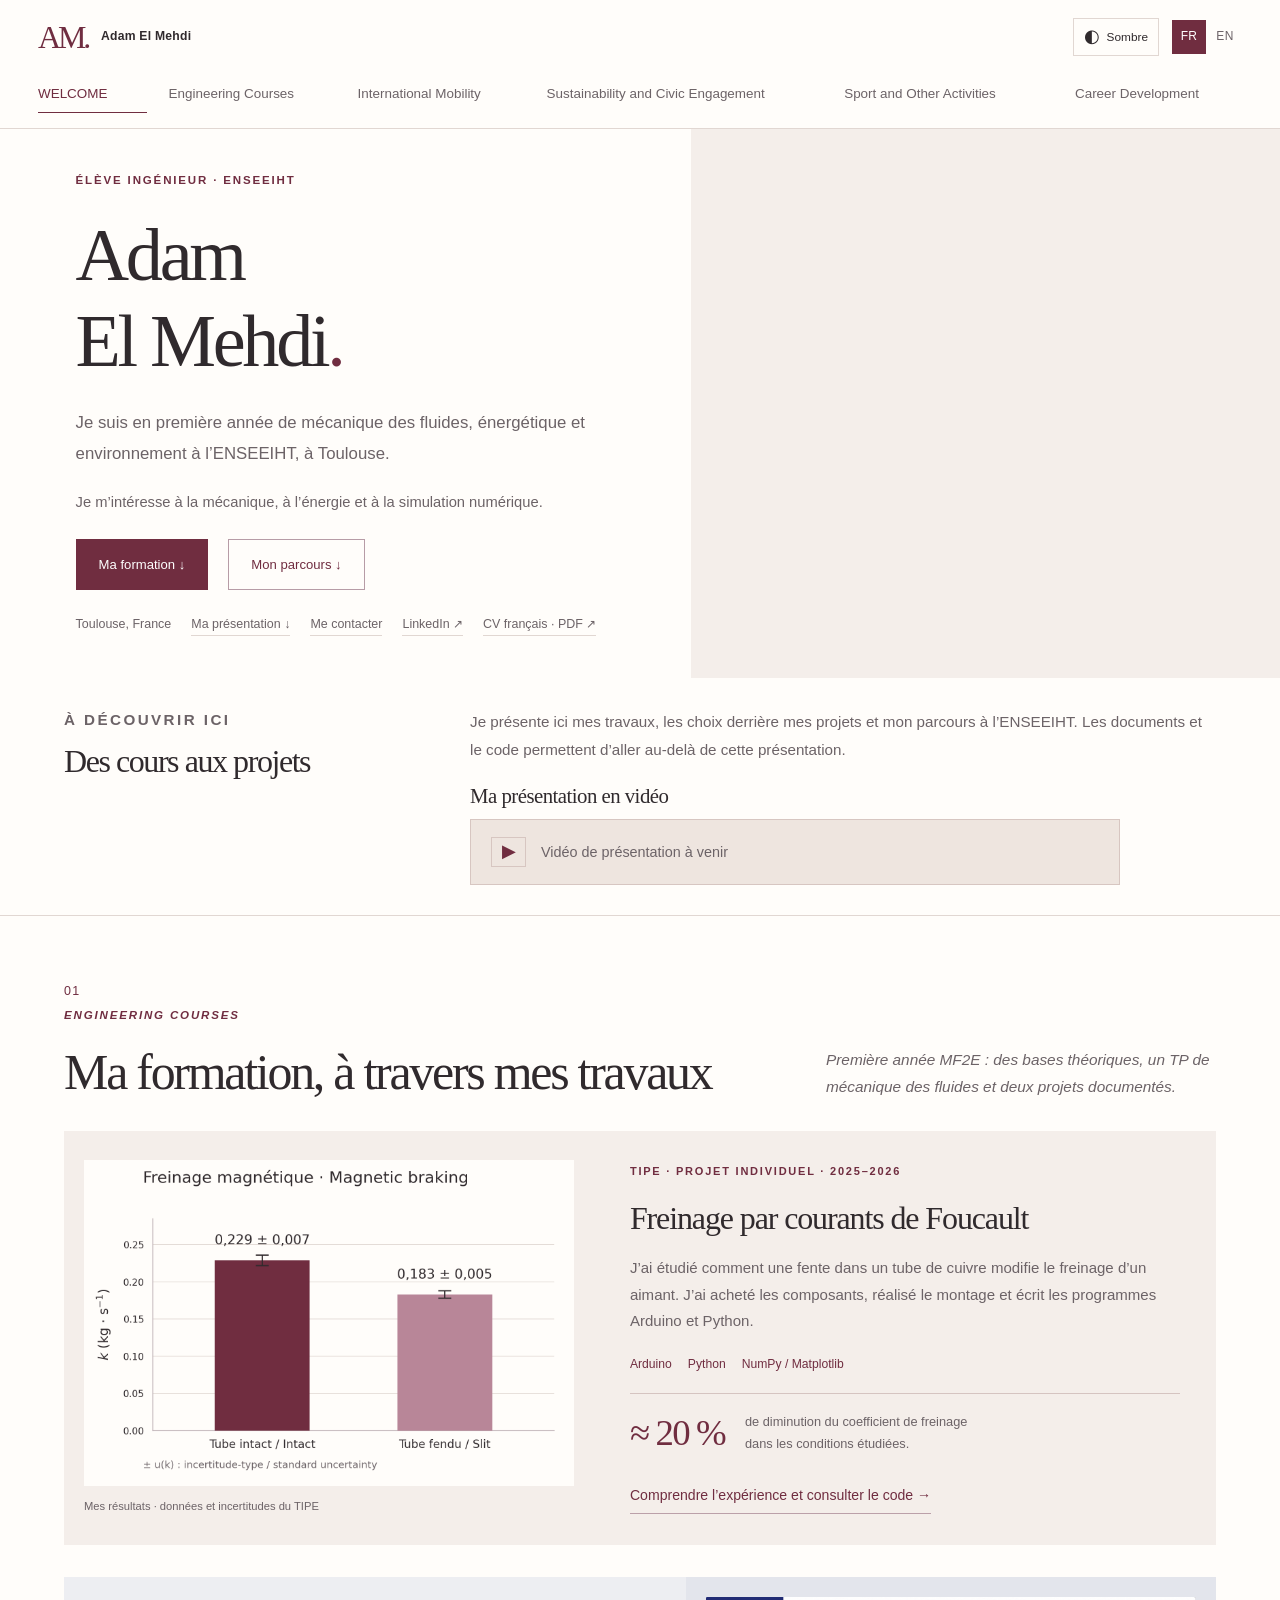
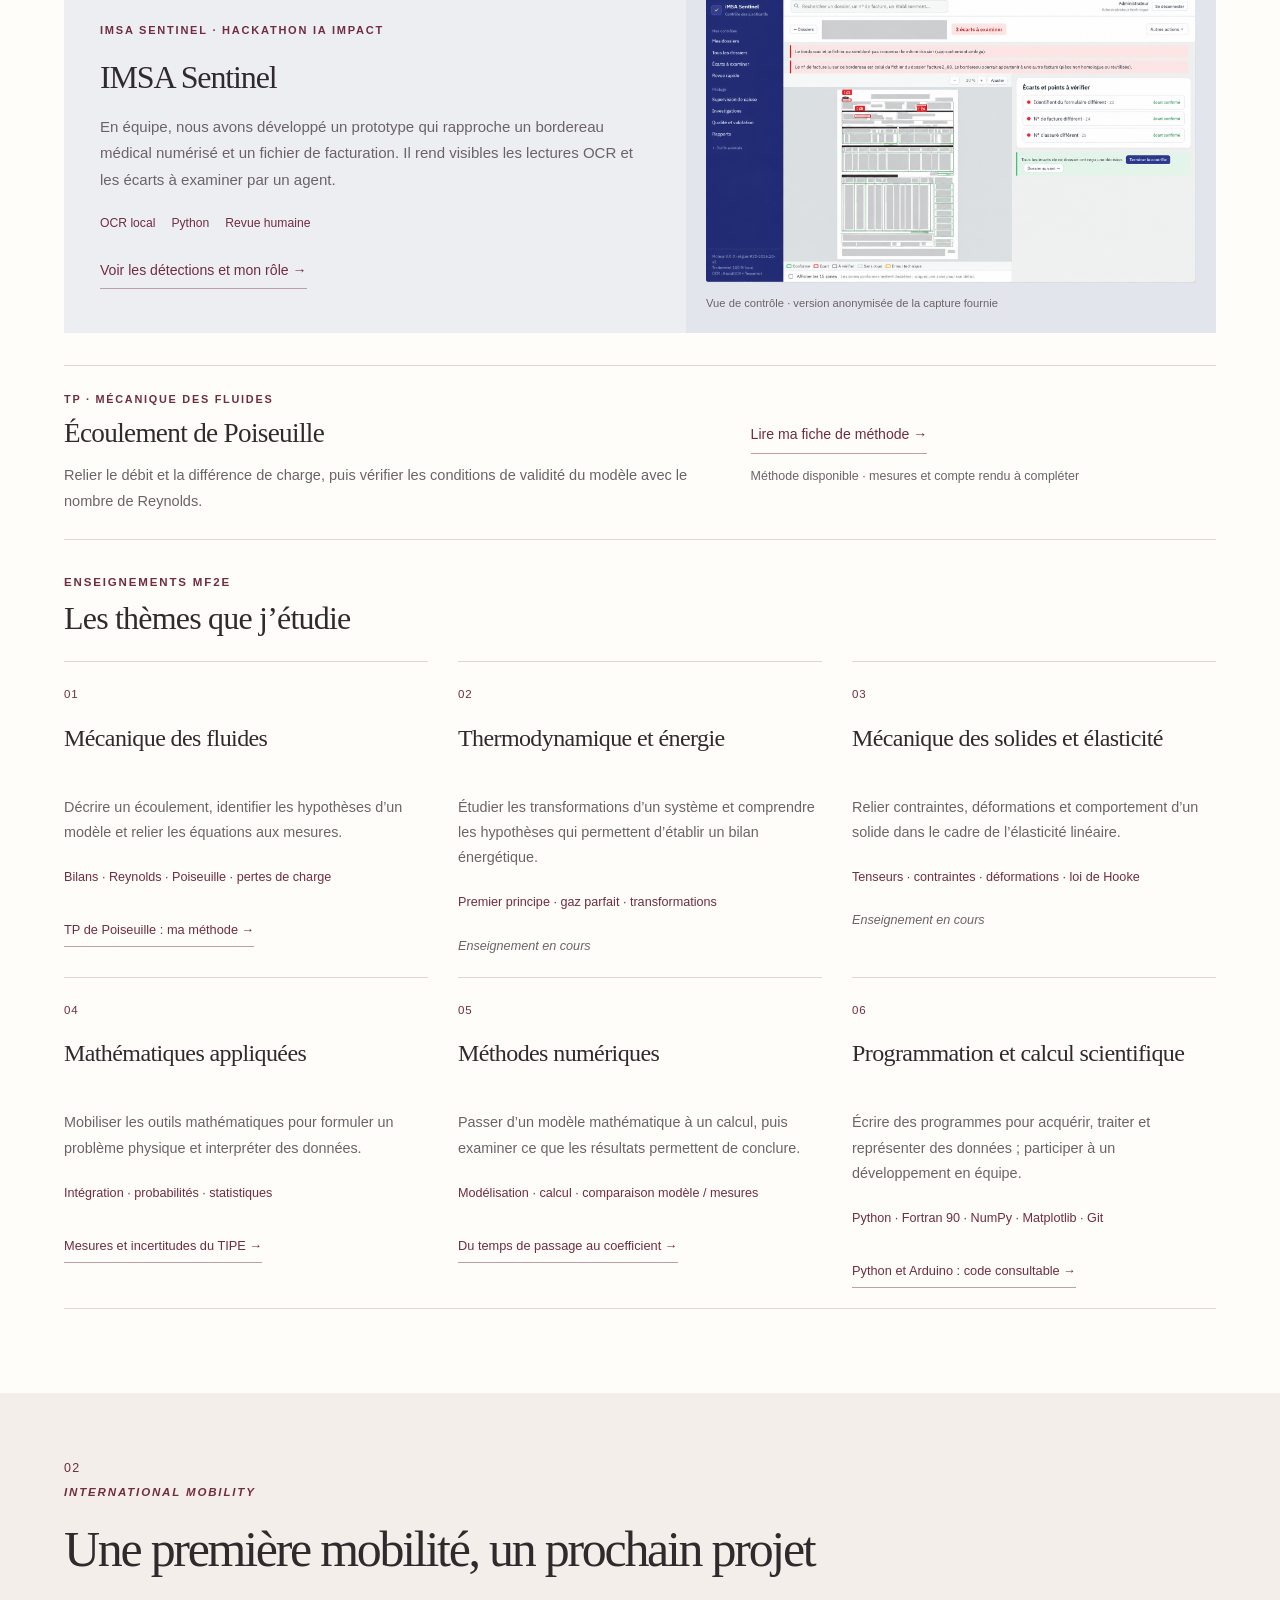
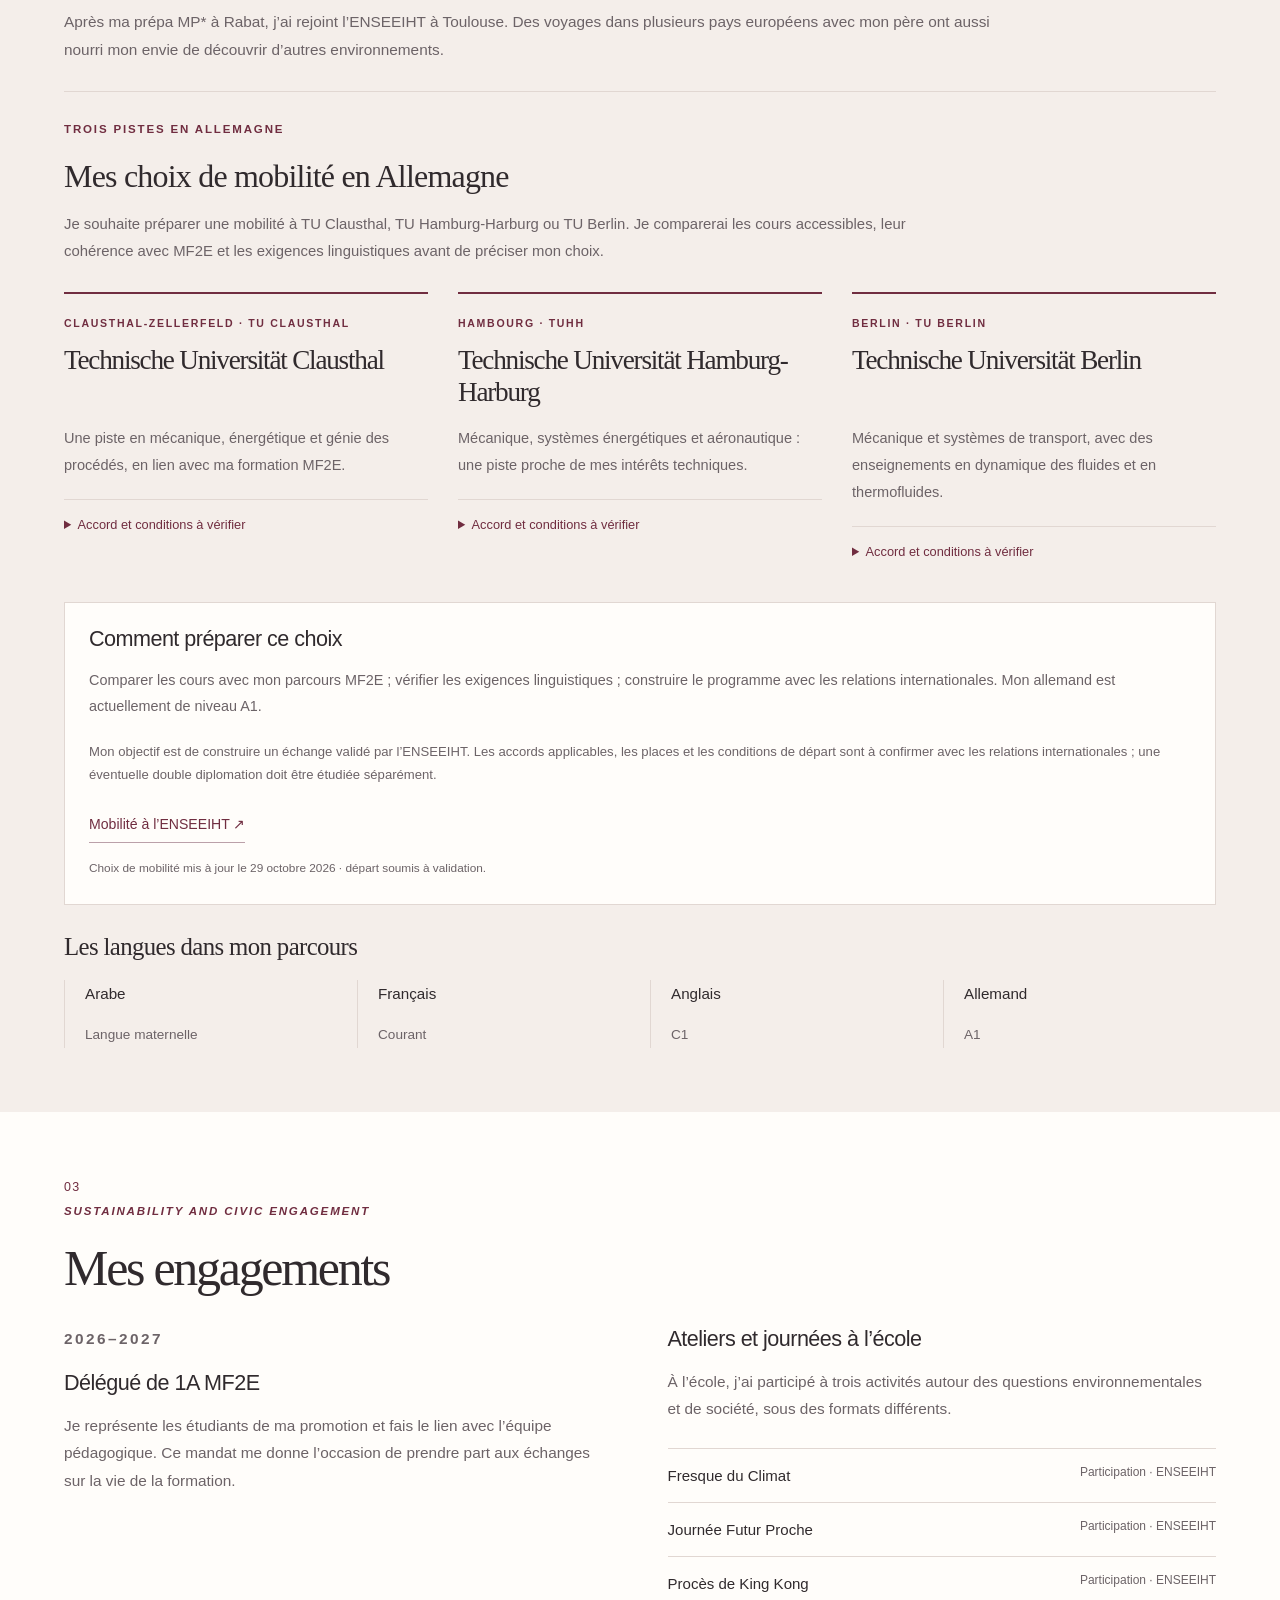
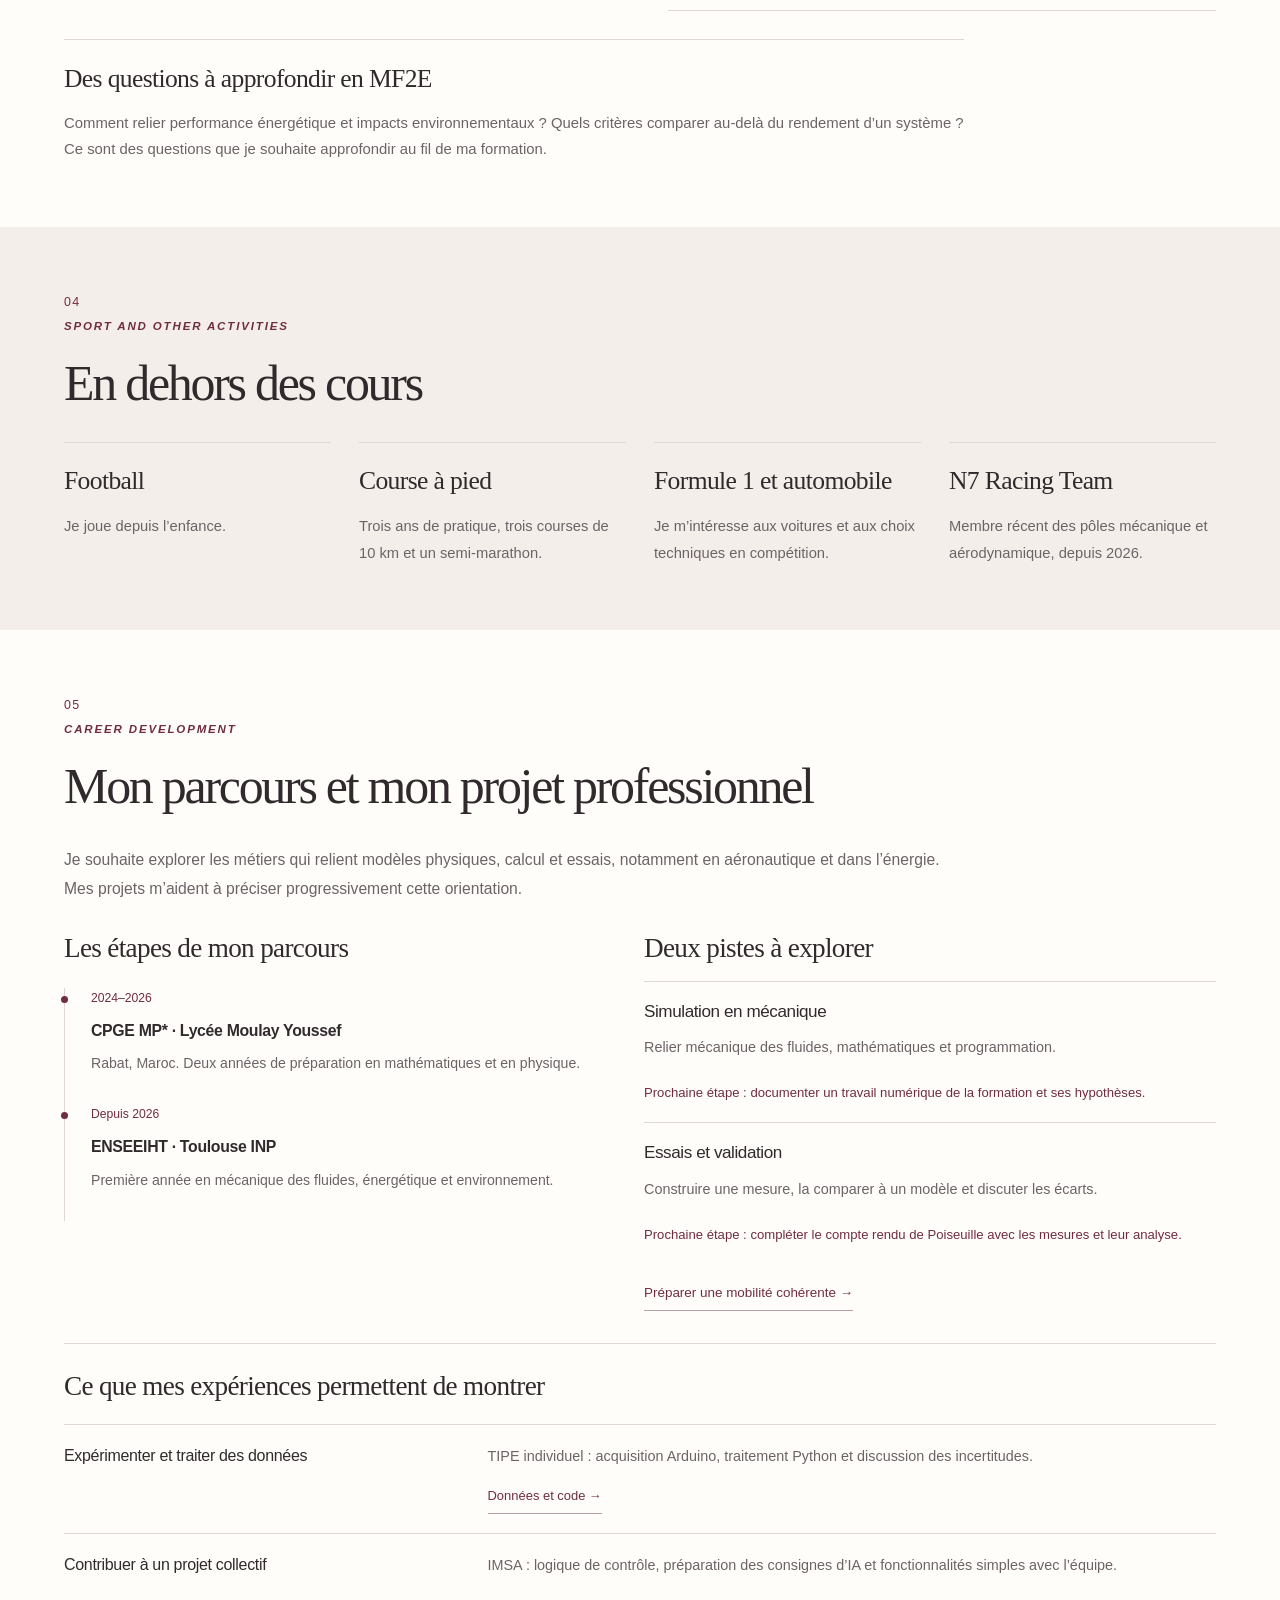
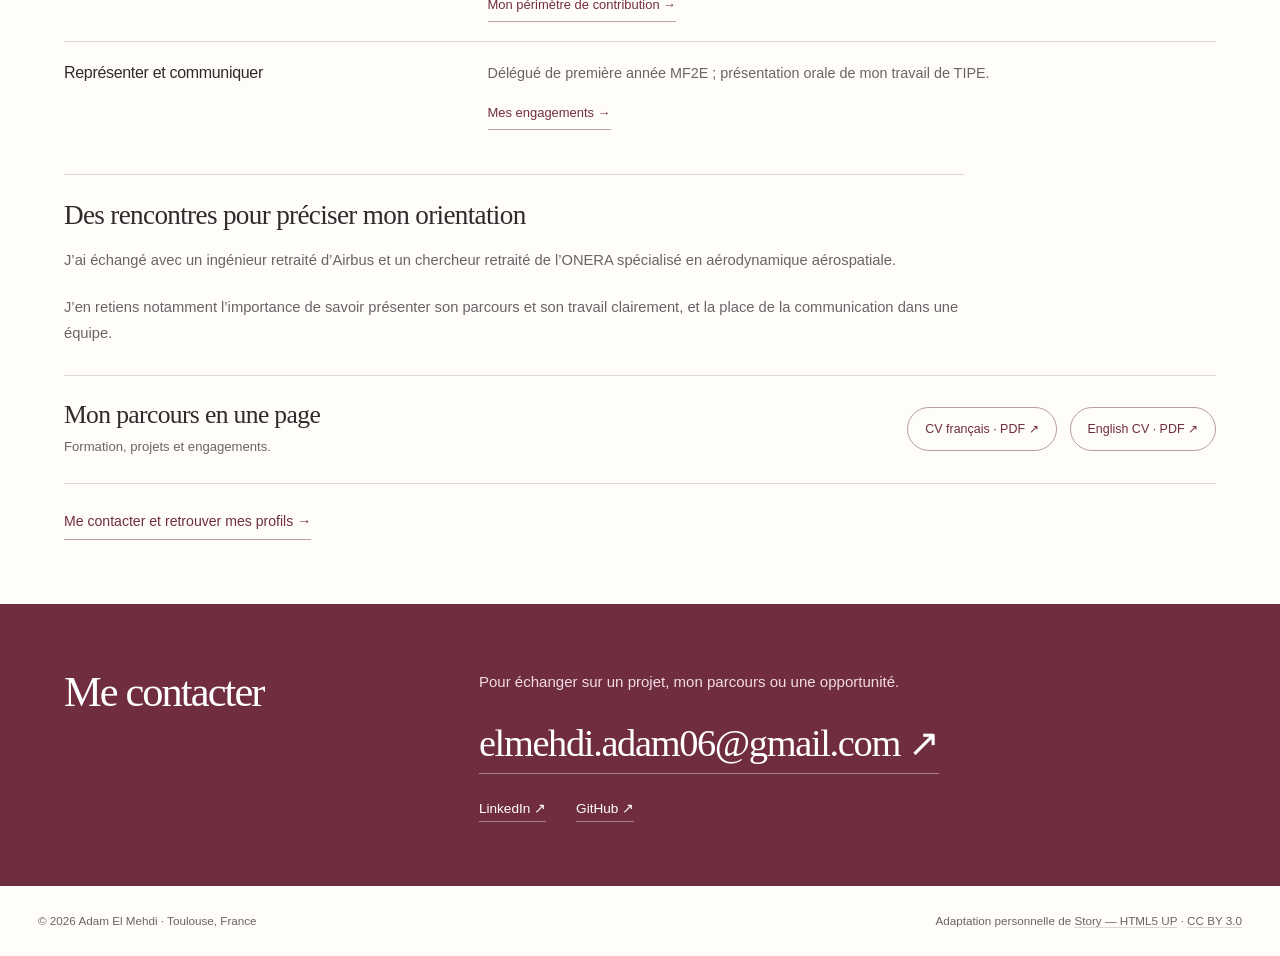
==== commit 39f0a366: "Update mobility choices to TU Clausthal, TU Hamburg-Harburg and TU Berlin" ====
--- a/index.html
+++ b/index.html
@@ -139,24 +139,24 @@
 <div class="mobility-options">
 <div class="subsection-heading">
 <p class="eyebrow" data-fr="TROIS PISTES EN ALLEMAGNE" data-en="THREE OPTIONS IN GERMANY">TROIS PISTES EN ALLEMAGNE</p>
-<h3 data-fr="L’Allemagne : trois pistes à comparer" data-en="Germany: three options to compare">L’Allemagne : trois pistes à comparer</h3>
-<p data-fr="Je recherche un programme cohérent avec MF2E, en mécanique, énergie ou aéronautique. Le choix dépendra des cours accessibles et de leur langue." data-en="I am looking for a programme aligned with MF2E in mechanics, energy or aerospace. My choice will depend on accessible courses and their teaching language.">Je recherche un programme cohérent avec MF2E, en mécanique, énergie ou aéronautique. Le choix dépendra des cours accessibles et de leur langue.</p>
+<h3 data-fr="Mes choix de mobilité en Allemagne" data-en="My study-abroad choices in Germany">Mes choix de mobilité en Allemagne</h3>
+<p data-fr="Je souhaite préparer une mobilité à TU Clausthal, TU Hamburg-Harburg ou TU Berlin. Je comparerai les cours accessibles, leur cohérence avec MF2E et les exigences linguistiques avant de préciser mon choix." data-en="I would like to prepare a study period at TU Clausthal, TU Hamburg-Harburg or TU Berlin. I will compare accessible courses, their fit with MF2E and language requirements before refining my choice.">Je souhaite préparer une mobilité à TU Clausthal, TU Hamburg-Harburg ou TU Berlin. Je comparerai les cours accessibles, leur cohérence avec MF2E et les exigences linguistiques avant de préciser mon choix.</p>
 </div>
 <div class="university-grid">
-<article class="university-card"><p class="eyebrow" data-fr="Hambourg · TUHH" data-en="Hamburg · TUHH">Hambourg · TUHH</p>
-<h4>Technische Universität Hamburg</h4>
+<article class="university-card"><p class="eyebrow" data-fr="Clausthal-Zellerfeld · TU Clausthal" data-en="Clausthal-Zellerfeld · TU Clausthal">Clausthal-Zellerfeld · TU Clausthal</p>
+<h4>Technische Universität Clausthal</h4>
+<p data-fr="Une piste en mécanique, énergétique et génie des procédés, en lien avec ma formation MF2E." data-en="An option in mechanical engineering, energy and process engineering, related to my MF2E studies.">Une piste en mécanique, énergétique et génie des procédés, en lien avec ma formation MF2E.</p>
+<details class="partner-details"><summary><span data-fr="Accord et conditions à vérifier" data-en="Agreement and conditions to check">Accord et conditions à vérifier</span></summary><p class="agreement-evidence" data-fr="Je souhaite étudier cette destination avec les relations internationales de l’ENSEEIHT pour confirmer les possibilités de départ et les cours accessibles." data-en="I would like to explore this destination with ENSEEIHT’s international office to confirm exchange availability and accessible courses.">Je souhaite étudier cette destination avec les relations internationales de l’ENSEEIHT pour confirmer les possibilités de départ et les cours accessibles.</p>
+<p class="language-note" data-fr="La majorité des formations est en allemand ; certains enseignements sont proposés en anglais. Les exigences dépendent des cours choisis." data-en="Most programmes are taught in German; some courses are offered in English. Requirements depend on the selected courses.">La majorité des formations est en allemand ; certains enseignements sont proposés en anglais. Les exigences dépendent des cours choisis.</p>
+<div class="university-links">
+<a href="https://www.izc.tu-clausthal.de/en/ways-to-tu-clausthal/incoming-erasmus" class="text-link" target="_blank" rel="noopener noreferrer"><span data-fr="Informations Erasmus ↗" data-en="Erasmus information ↗">Informations Erasmus ↗</span></a><a href="https://www.izc.tu-clausthal.de/fileadmin/Sites/IZC/Wege_an_die_TU_Clausthal/Dokumente/ERASMUS/FactSheetTUClausthal2025.pdf" class="text-link" target="_blank" rel="noopener noreferrer"><span data-fr="Formations et langues ↗" data-en="Programmes and languages ↗">Formations et langues ↗</span></a>
+</div></details></article><article class="university-card"><p class="eyebrow" data-fr="Hambourg · TUHH" data-en="Hamburg · TUHH">Hambourg · TUHH</p>
+<h4>Technische Universität Hamburg-Harburg</h4>
 <p data-fr="Mécanique, systèmes énergétiques et aéronautique : une piste proche de mes intérêts techniques." data-en="Mechanical engineering, energy systems and aeronautics align with my technical interests.">Mécanique, systèmes énergétiques et aéronautique : une piste proche de mes intérêts techniques.</p>
 <details class="partner-details"><summary><span data-fr="Accord et conditions à vérifier" data-en="Agreement and conditions to check">Accord et conditions à vérifier</span></summary><p class="agreement-evidence" data-fr="La liste Erasmus 2026–2027 de la TUHH mentionne l’ENSEEIHT en mécanique (M)." data-en="TUHH’s 2026–2027 Erasmus list includes ENSEEIHT in mechanical engineering (M).">La liste Erasmus 2026–2027 de la TUHH mentionne l’ENSEEIHT en mécanique (M).</p>
 <p class="language-note" data-fr="L’offre aéronautique est principalement en allemand, avec certains cours en anglais." data-en="Aeronautics is mainly taught in German, with some courses in English.">L’offre aéronautique est principalement en allemand, avec certains cours en anglais.</p>
 <div class="university-links">
 <a href="https://www.tuhh.de/t3resources/tuhh/download/international/Studium_im_Ausland_Marina/Erasmus-Vertraege_Liste_fuer_Studierende_Lauf_26_27.pdf" class="text-link" target="_blank" rel="noopener noreferrer"><span data-fr="Accord documenté ↗" data-en="Documented agreement ↗">Accord documenté ↗</span></a><a href="https://www.tuhh.de/tuhh/en/studying/before-studying/degree-courses/masters-programs/aeronautics" class="text-link" target="_blank" rel="noopener noreferrer"><span data-fr="Enseignements et langues ↗" data-en="Teaching and languages ↗">Enseignements et langues ↗</span></a>
-</div></details></article><article class="university-card"><p class="eyebrow" data-fr="Karlsruhe · KIT" data-en="Karlsruhe · KIT">Karlsruhe · KIT</p>
-<h4>Karlsruhe Institute of Technology</h4>
-<p data-fr="Mécanique des fluides, thermodynamique et calcul : une piste pour approfondir le lien entre modèles et applications." data-en="Fluid mechanics, thermodynamics and computation offer a way to deepen the link between models and applications.">Mécanique des fluides, thermodynamique et calcul : une piste pour approfondir le lien entre modèles et applications.</p>
-<details class="partner-details"><summary><span data-fr="Accord et conditions à vérifier" data-en="Agreement and conditions to check">Accord et conditions à vérifier</span></summary><p class="agreement-evidence" data-fr="La faculté de mécanique du KIT répertorie l’ENSEEIHT / INPT comme partenaire Erasmus au niveau master, domaine 0715." data-en="KIT’s mechanical engineering faculty lists ENSEEIHT / INPT as a master-level Erasmus partner in field 0715.">La faculté de mécanique du KIT répertorie l’ENSEEIHT / INPT comme partenaire Erasmus au niveau master, domaine 0715.</p>
-<p class="language-note" data-fr="Le KIT indique B1 en allemand pour les cours en allemand, ou B2 en anglais pour un programme entièrement en anglais." data-en="KIT specifies German B1 for German-taught courses, or English B2 for an entirely English-taught programme.">Le KIT indique B1 en allemand pour les cours en allemand, ou B2 en anglais pour un programme entièrement en anglais.</p>
-<div class="university-links">
-<a href="https://www.mach.kit.edu/4837.php" class="text-link" target="_blank" rel="noopener noreferrer"><span data-fr="Accord documenté ↗" data-en="Documented agreement ↗">Accord documenté ↗</span></a><a href="https://www.mach.kit.edu/english/2381.php" class="text-link" target="_blank" rel="noopener noreferrer"><span data-fr="Enseignements et langues ↗" data-en="Teaching and languages ↗">Enseignements et langues ↗</span></a>
 </div></details></article><article class="university-card"><p class="eyebrow" data-fr="Berlin · TU Berlin" data-en="Berlin · TU Berlin">Berlin · TU Berlin</p>
 <h4>Technische Universität Berlin</h4>
 <p data-fr="Mécanique et systèmes de transport, avec des enseignements en dynamique des fluides et en thermofluides." data-en="Mechanical engineering and transport systems, with teaching in fluid dynamics and thermofluids.">Mécanique et systèmes de transport, avec des enseignements en dynamique des fluides et en thermofluides.</p>
@@ -169,8 +169,8 @@
 <div class="mobility-plan">
 <h3 data-fr="Comment préparer ce choix" data-en="How I plan to prepare this choice">Comment préparer ce choix</h3>
 <p data-fr="Comparer les cours avec mon parcours MF2E ; vérifier les exigences linguistiques ; construire le programme avec les relations internationales. Mon allemand est actuellement de niveau A1." data-en="Compare courses with my MF2E pathway; check language requirements; build a study plan with the international office. My German is currently at A1.">Comparer les cours avec mon parcours MF2E ; vérifier les exigences linguistiques ; construire le programme avec les relations internationales. Mon allemand est actuellement de niveau A1.</p>
-<p class="agreement-scope" data-fr="Les accords documentés concernent des échanges Erasmus. Une éventuelle double diplomation doit être étudiée séparément." data-en="The documented agreements concern Erasmus exchanges. A possible double degree requires separate investigation.">Les accords documentés concernent des échanges Erasmus. Une éventuelle double diplomation doit être étudiée séparément.</p>
-<a href="https://www.enseeiht.fr/fr/international/mobilite-sortante.html" class="text-link" target="_blank" rel="noopener noreferrer"><span data-fr="Mobilité à l’ENSEEIHT ↗" data-en="Mobility at ENSEEIHT ↗">Mobilité à l’ENSEEIHT ↗</span></a><p class="source-date" data-fr="Sources vérifiées le 28 octobre 2026 · départ soumis à validation." data-en="Sources checked on 28 October 2026 · departure subject to approval.">Sources vérifiées le 28 octobre 2026 · départ soumis à validation.</p>
+<p class="agreement-scope" data-fr="Mon objectif est de construire un échange validé par l’ENSEEIHT. Les accords applicables, les places et les conditions de départ sont à confirmer avec les relations internationales ; une éventuelle double diplomation doit être étudiée séparément." data-en="My goal is to build an exchange approved by ENSEEIHT. Applicable agreements, places and departure requirements must be confirmed with the international office; a possible double degree requires separate investigation.">Mon objectif est de construire un échange validé par l’ENSEEIHT. Les accords applicables, les places et les conditions de départ sont à confirmer avec les relations internationales ; une éventuelle double diplomation doit être étudiée séparément.</p>
+<a href="https://www.enseeiht.fr/fr/international/mobilite-sortante.html" class="text-link" target="_blank" rel="noopener noreferrer"><span data-fr="Mobilité à l’ENSEEIHT ↗" data-en="Mobility at ENSEEIHT ↗">Mobilité à l’ENSEEIHT ↗</span></a><p class="source-date" data-fr="Choix de mobilité mis à jour le 29 octobre 2026 · départ soumis à validation." data-en="Study-abroad choices updated on 29 October 2026 · departure subject to approval.">Choix de mobilité mis à jour le 29 octobre 2026 · départ soumis à validation.</p>
 </div>
 </div>
 <div class="mobility-languages">
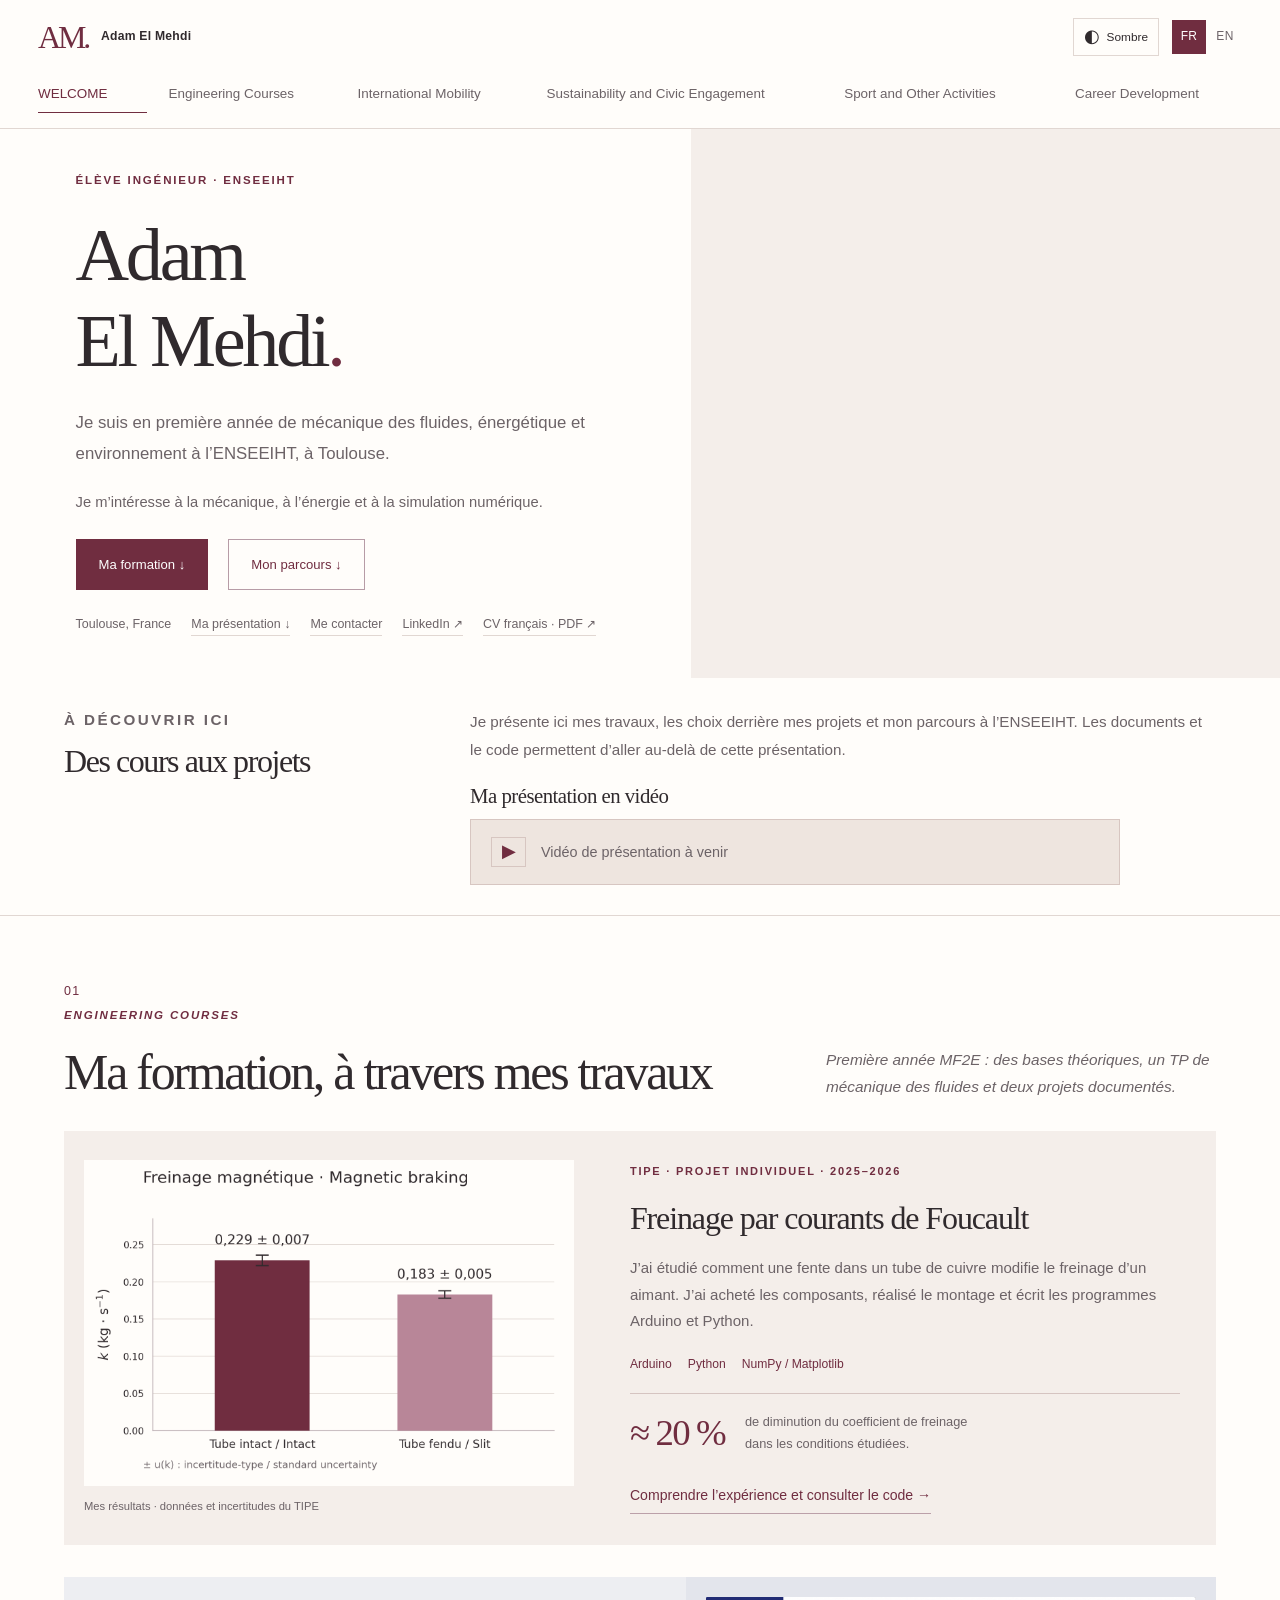
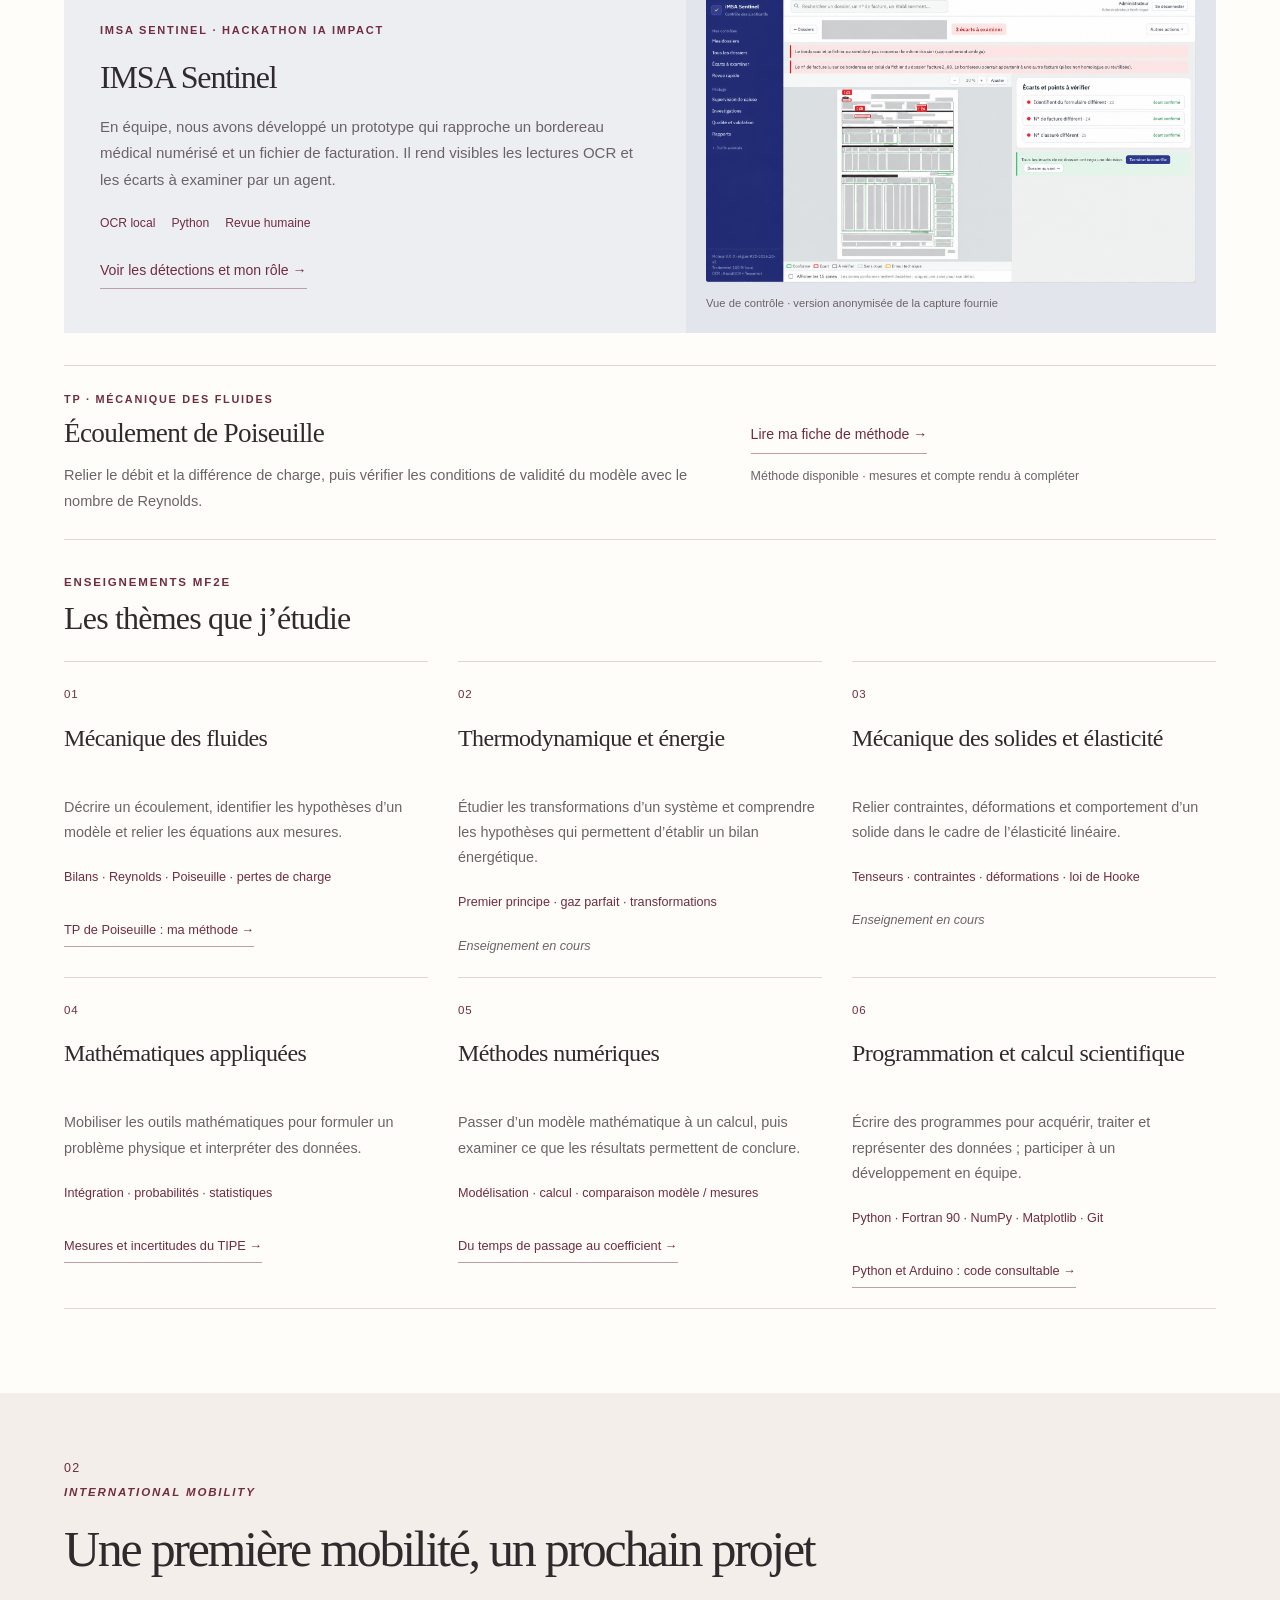
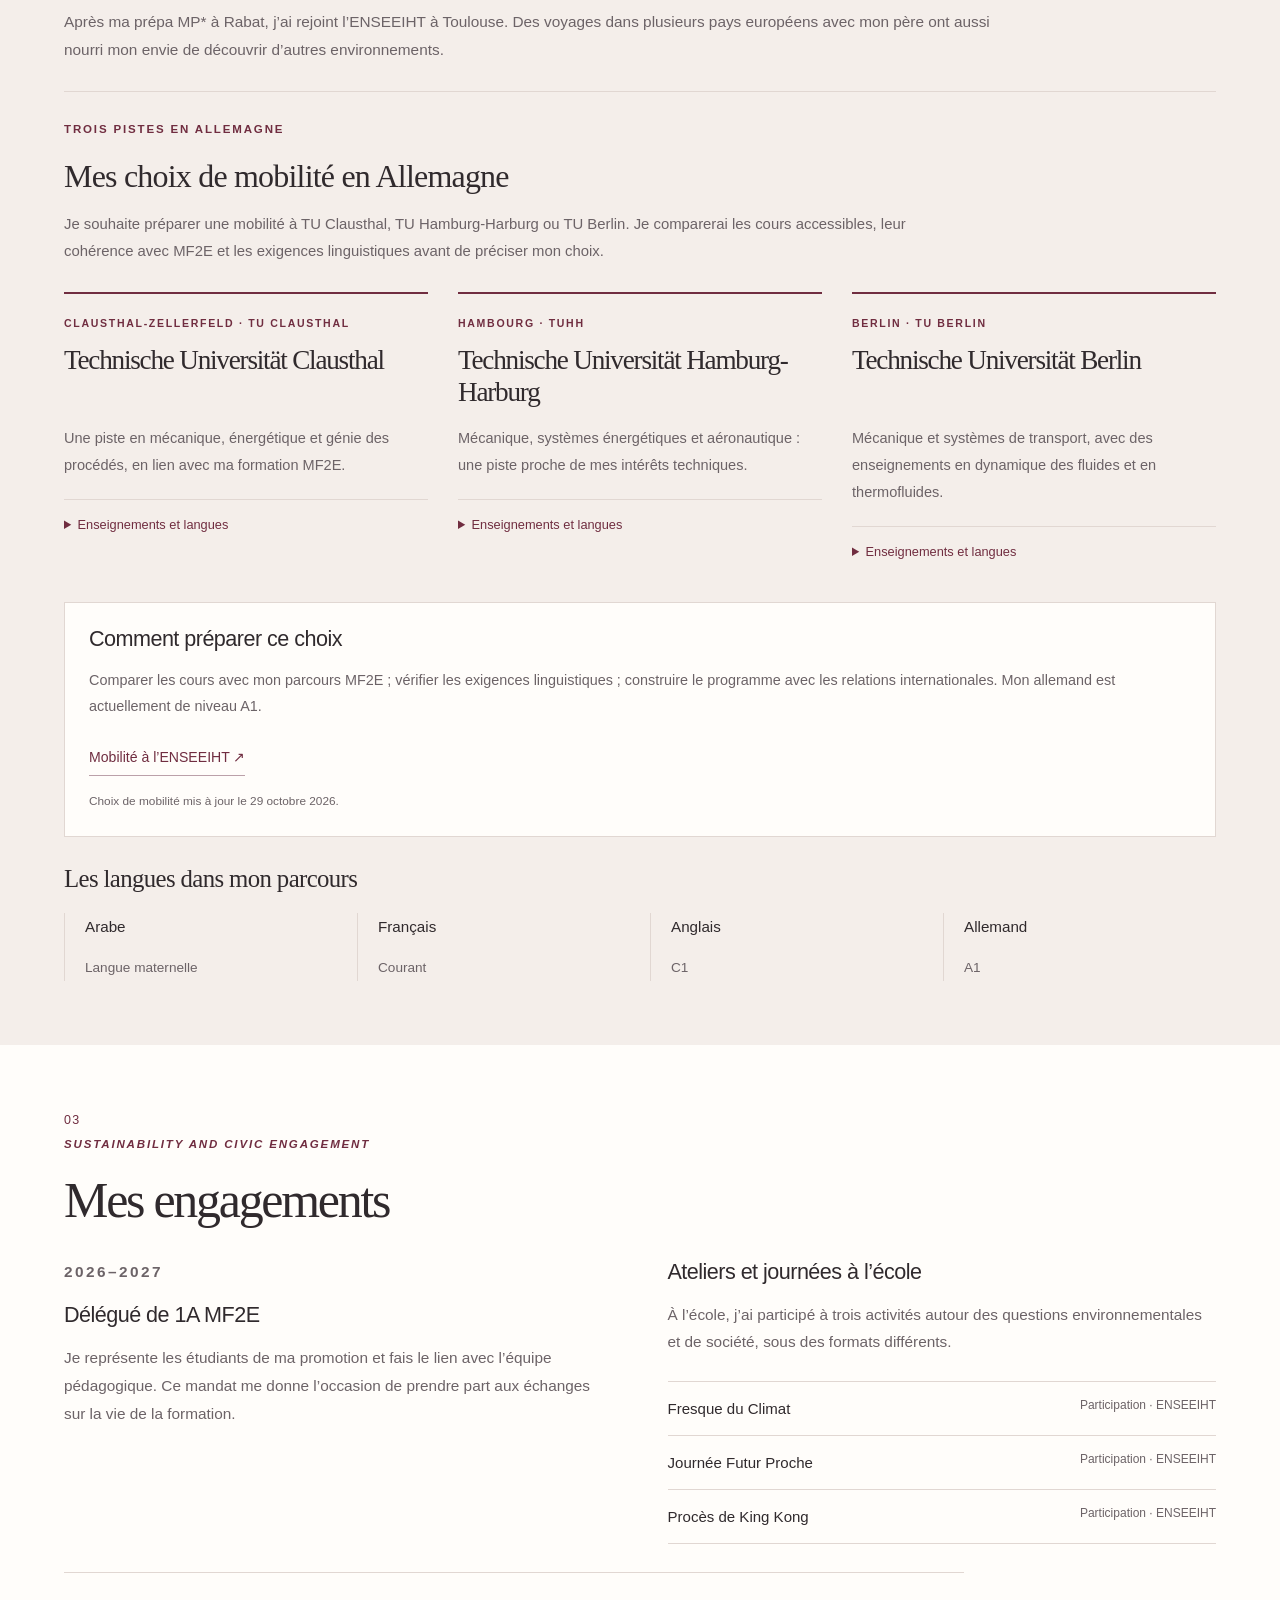
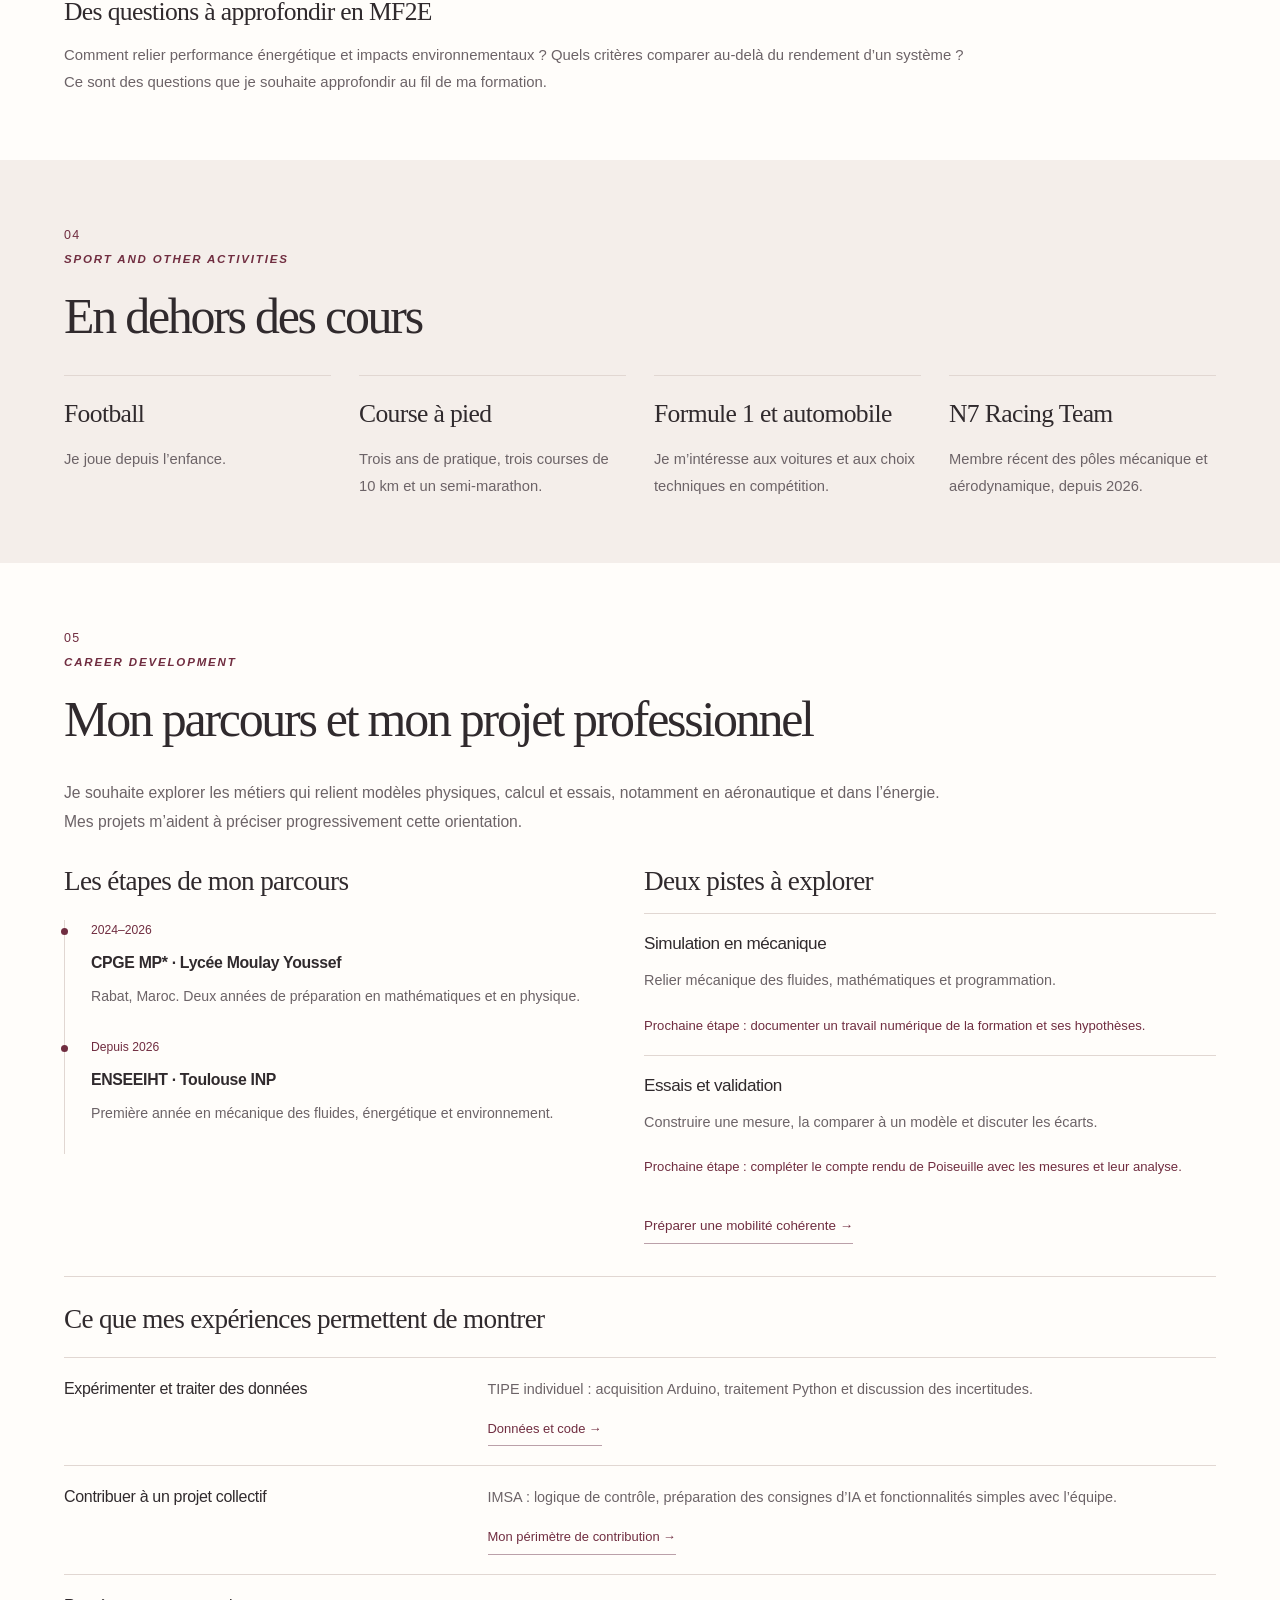
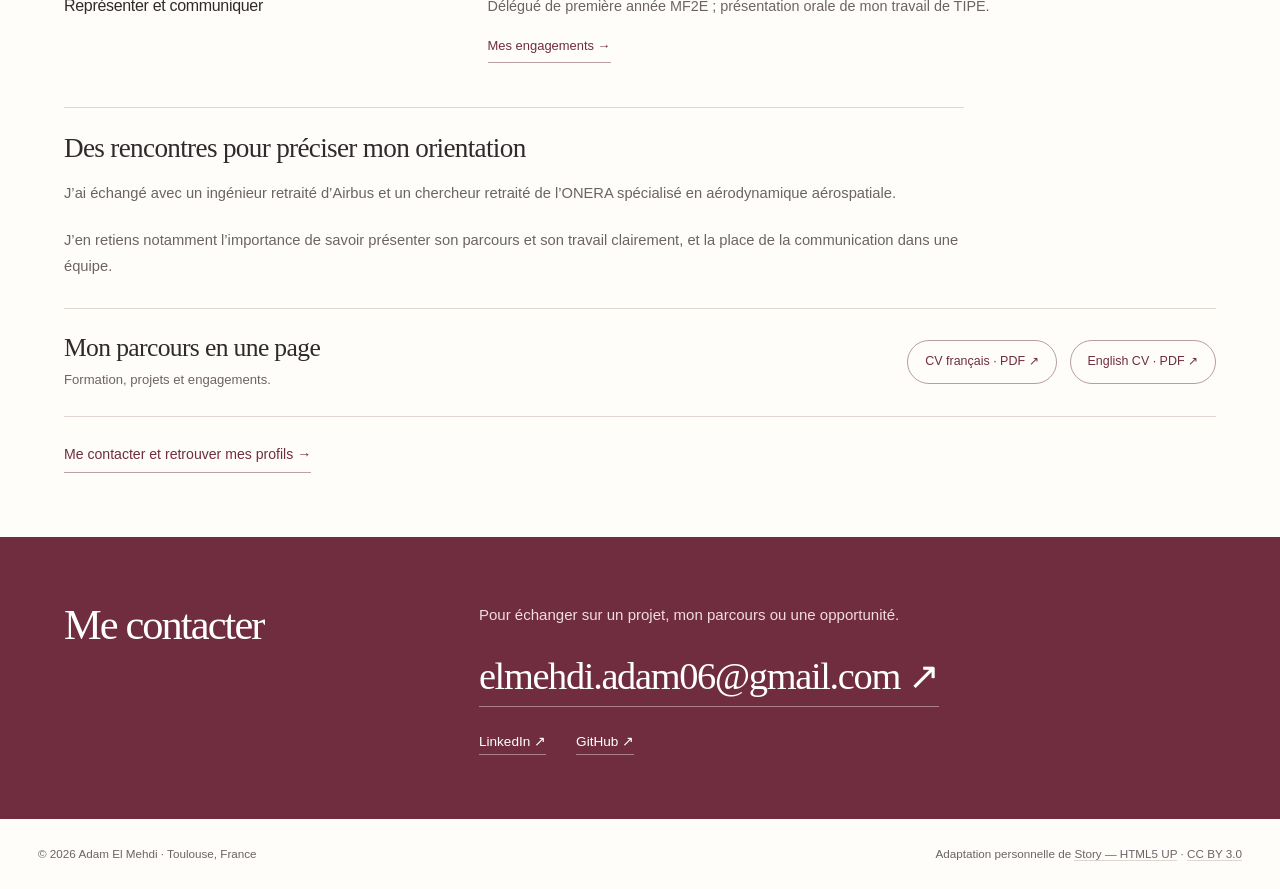
==== commit b4398fc2: "Present German mobility choices without agreement verification notices" ====
--- a/index.html
+++ b/index.html
@@ -146,31 +146,26 @@
 <article class="university-card"><p class="eyebrow" data-fr="Clausthal-Zellerfeld · TU Clausthal" data-en="Clausthal-Zellerfeld · TU Clausthal">Clausthal-Zellerfeld · TU Clausthal</p>
 <h4>Technische Universität Clausthal</h4>
 <p data-fr="Une piste en mécanique, énergétique et génie des procédés, en lien avec ma formation MF2E." data-en="An option in mechanical engineering, energy and process engineering, related to my MF2E studies.">Une piste en mécanique, énergétique et génie des procédés, en lien avec ma formation MF2E.</p>
-<details class="partner-details"><summary><span data-fr="Accord et conditions à vérifier" data-en="Agreement and conditions to check">Accord et conditions à vérifier</span></summary><p class="agreement-evidence" data-fr="Je souhaite étudier cette destination avec les relations internationales de l’ENSEEIHT pour confirmer les possibilités de départ et les cours accessibles." data-en="I would like to explore this destination with ENSEEIHT’s international office to confirm exchange availability and accessible courses.">Je souhaite étudier cette destination avec les relations internationales de l’ENSEEIHT pour confirmer les possibilités de départ et les cours accessibles.</p>
-<p class="language-note" data-fr="La majorité des formations est en allemand ; certains enseignements sont proposés en anglais. Les exigences dépendent des cours choisis." data-en="Most programmes are taught in German; some courses are offered in English. Requirements depend on the selected courses.">La majorité des formations est en allemand ; certains enseignements sont proposés en anglais. Les exigences dépendent des cours choisis.</p>
+<details class="partner-details"><summary><span data-fr="Enseignements et langues" data-en="Teaching and languages">Enseignements et langues</span></summary><p class="language-note" data-fr="La majorité des formations est en allemand ; certains enseignements sont proposés en anglais. Les exigences dépendent des cours choisis." data-en="Most programmes are taught in German; some courses are offered in English. Requirements depend on the selected courses.">La majorité des formations est en allemand ; certains enseignements sont proposés en anglais. Les exigences dépendent des cours choisis.</p>
 <div class="university-links">
 <a href="https://www.izc.tu-clausthal.de/en/ways-to-tu-clausthal/incoming-erasmus" class="text-link" target="_blank" rel="noopener noreferrer"><span data-fr="Informations Erasmus ↗" data-en="Erasmus information ↗">Informations Erasmus ↗</span></a><a href="https://www.izc.tu-clausthal.de/fileadmin/Sites/IZC/Wege_an_die_TU_Clausthal/Dokumente/ERASMUS/FactSheetTUClausthal2025.pdf" class="text-link" target="_blank" rel="noopener noreferrer"><span data-fr="Formations et langues ↗" data-en="Programmes and languages ↗">Formations et langues ↗</span></a>
 </div></details></article><article class="university-card"><p class="eyebrow" data-fr="Hambourg · TUHH" data-en="Hamburg · TUHH">Hambourg · TUHH</p>
 <h4>Technische Universität Hamburg-Harburg</h4>
 <p data-fr="Mécanique, systèmes énergétiques et aéronautique : une piste proche de mes intérêts techniques." data-en="Mechanical engineering, energy systems and aeronautics align with my technical interests.">Mécanique, systèmes énergétiques et aéronautique : une piste proche de mes intérêts techniques.</p>
-<details class="partner-details"><summary><span data-fr="Accord et conditions à vérifier" data-en="Agreement and conditions to check">Accord et conditions à vérifier</span></summary><p class="agreement-evidence" data-fr="La liste Erasmus 2026–2027 de la TUHH mentionne l’ENSEEIHT en mécanique (M)." data-en="TUHH’s 2026–2027 Erasmus list includes ENSEEIHT in mechanical engineering (M).">La liste Erasmus 2026–2027 de la TUHH mentionne l’ENSEEIHT en mécanique (M).</p>
-<p class="language-note" data-fr="L’offre aéronautique est principalement en allemand, avec certains cours en anglais." data-en="Aeronautics is mainly taught in German, with some courses in English.">L’offre aéronautique est principalement en allemand, avec certains cours en anglais.</p>
+<details class="partner-details"><summary><span data-fr="Enseignements et langues" data-en="Teaching and languages">Enseignements et langues</span></summary><p class="language-note" data-fr="L’offre aéronautique est principalement en allemand, avec certains cours en anglais." data-en="Aeronautics is mainly taught in German, with some courses in English.">L’offre aéronautique est principalement en allemand, avec certains cours en anglais.</p>
 <div class="university-links">
-<a href="https://www.tuhh.de/t3resources/tuhh/download/international/Studium_im_Ausland_Marina/Erasmus-Vertraege_Liste_fuer_Studierende_Lauf_26_27.pdf" class="text-link" target="_blank" rel="noopener noreferrer"><span data-fr="Accord documenté ↗" data-en="Documented agreement ↗">Accord documenté ↗</span></a><a href="https://www.tuhh.de/tuhh/en/studying/before-studying/degree-courses/masters-programs/aeronautics" class="text-link" target="_blank" rel="noopener noreferrer"><span data-fr="Enseignements et langues ↗" data-en="Teaching and languages ↗">Enseignements et langues ↗</span></a>
+<a href="https://www.tuhh.de/tuhh/en/studying/before-studying/degree-courses/masters-programs/aeronautics" class="text-link" target="_blank" rel="noopener noreferrer"><span data-fr="Enseignements et langues ↗" data-en="Teaching and languages ↗">Enseignements et langues ↗</span></a>
 </div></details></article><article class="university-card"><p class="eyebrow" data-fr="Berlin · TU Berlin" data-en="Berlin · TU Berlin">Berlin · TU Berlin</p>
 <h4>Technische Universität Berlin</h4>
 <p data-fr="Mécanique et systèmes de transport, avec des enseignements en dynamique des fluides et en thermofluides." data-en="Mechanical engineering and transport systems, with teaching in fluid dynamics and thermofluids.">Mécanique et systèmes de transport, avec des enseignements en dynamique des fluides et en thermofluides.</p>
-<details class="partner-details"><summary><span data-fr="Accord et conditions à vérifier" data-en="Agreement and conditions to check">Accord et conditions à vérifier</span></summary><p class="agreement-evidence" data-fr="La brochure Erasmus 2025–2026 de la faculté V mentionne INPT / ENSEEIHT, notamment en mécanique (0715)." data-en="Faculty V’s 2025–2026 Erasmus brochure lists INPT / ENSEEIHT, including mechanical engineering (0715).">La brochure Erasmus 2025–2026 de la faculté V mentionne INPT / ENSEEIHT, notamment en mécanique (0715).</p>
-<p class="language-note" data-fr="L’ouverture pour mon année de départ et la langue de chaque module sont à reconfirmer." data-en="Availability for my departure year and each module’s teaching language remain to be confirmed.">L’ouverture pour mon année de départ et la langue de chaque module sont à reconfirmer.</p>
-<div class="university-links">
-<a href="https://www.static.tu.berlin/fileadmin/www/10004219/INT_SB/Dokumente/Outgoings/Erasmus/Erasmus_A5_Broschueren/Fak_V___ISCED-Code_25-26.pdf" class="text-link" target="_blank" rel="noopener noreferrer"><span data-fr="Accord documenté ↗" data-en="Documented agreement ↗">Accord documenté ↗</span></a><a href="https://www.tu.berlin/en/fd/study-teaching" class="text-link" target="_blank" rel="noopener noreferrer"><span data-fr="Enseignements et langues ↗" data-en="Teaching and languages ↗">Enseignements et langues ↗</span></a>
+<details class="partner-details"><summary><span data-fr="Enseignements et langues" data-en="Teaching and languages">Enseignements et langues</span></summary><div class="university-links">
+<a href="https://www.tu.berlin/en/fd/study-teaching" class="text-link" target="_blank" rel="noopener noreferrer"><span data-fr="Enseignements et langues ↗" data-en="Teaching and languages ↗">Enseignements et langues ↗</span></a>
 </div></details></article>
 </div>
 <div class="mobility-plan">
 <h3 data-fr="Comment préparer ce choix" data-en="How I plan to prepare this choice">Comment préparer ce choix</h3>
 <p data-fr="Comparer les cours avec mon parcours MF2E ; vérifier les exigences linguistiques ; construire le programme avec les relations internationales. Mon allemand est actuellement de niveau A1." data-en="Compare courses with my MF2E pathway; check language requirements; build a study plan with the international office. My German is currently at A1.">Comparer les cours avec mon parcours MF2E ; vérifier les exigences linguistiques ; construire le programme avec les relations internationales. Mon allemand est actuellement de niveau A1.</p>
-<p class="agreement-scope" data-fr="Mon objectif est de construire un échange validé par l’ENSEEIHT. Les accords applicables, les places et les conditions de départ sont à confirmer avec les relations internationales ; une éventuelle double diplomation doit être étudiée séparément." data-en="My goal is to build an exchange approved by ENSEEIHT. Applicable agreements, places and departure requirements must be confirmed with the international office; a possible double degree requires separate investigation.">Mon objectif est de construire un échange validé par l’ENSEEIHT. Les accords applicables, les places et les conditions de départ sont à confirmer avec les relations internationales ; une éventuelle double diplomation doit être étudiée séparément.</p>
-<a href="https://www.enseeiht.fr/fr/international/mobilite-sortante.html" class="text-link" target="_blank" rel="noopener noreferrer"><span data-fr="Mobilité à l’ENSEEIHT ↗" data-en="Mobility at ENSEEIHT ↗">Mobilité à l’ENSEEIHT ↗</span></a><p class="source-date" data-fr="Choix de mobilité mis à jour le 29 octobre 2026 · départ soumis à validation." data-en="Study-abroad choices updated on 29 October 2026 · departure subject to approval.">Choix de mobilité mis à jour le 29 octobre 2026 · départ soumis à validation.</p>
+<a href="https://www.enseeiht.fr/fr/international/mobilite-sortante.html" class="text-link" target="_blank" rel="noopener noreferrer"><span data-fr="Mobilité à l’ENSEEIHT ↗" data-en="Mobility at ENSEEIHT ↗">Mobilité à l’ENSEEIHT ↗</span></a><p class="source-date" data-fr="Choix de mobilité mis à jour le 29 octobre 2026." data-en="Study-abroad choices updated on 29 October 2026.">Choix de mobilité mis à jour le 29 octobre 2026.</p>
 </div>
 </div>
 <div class="mobility-languages">
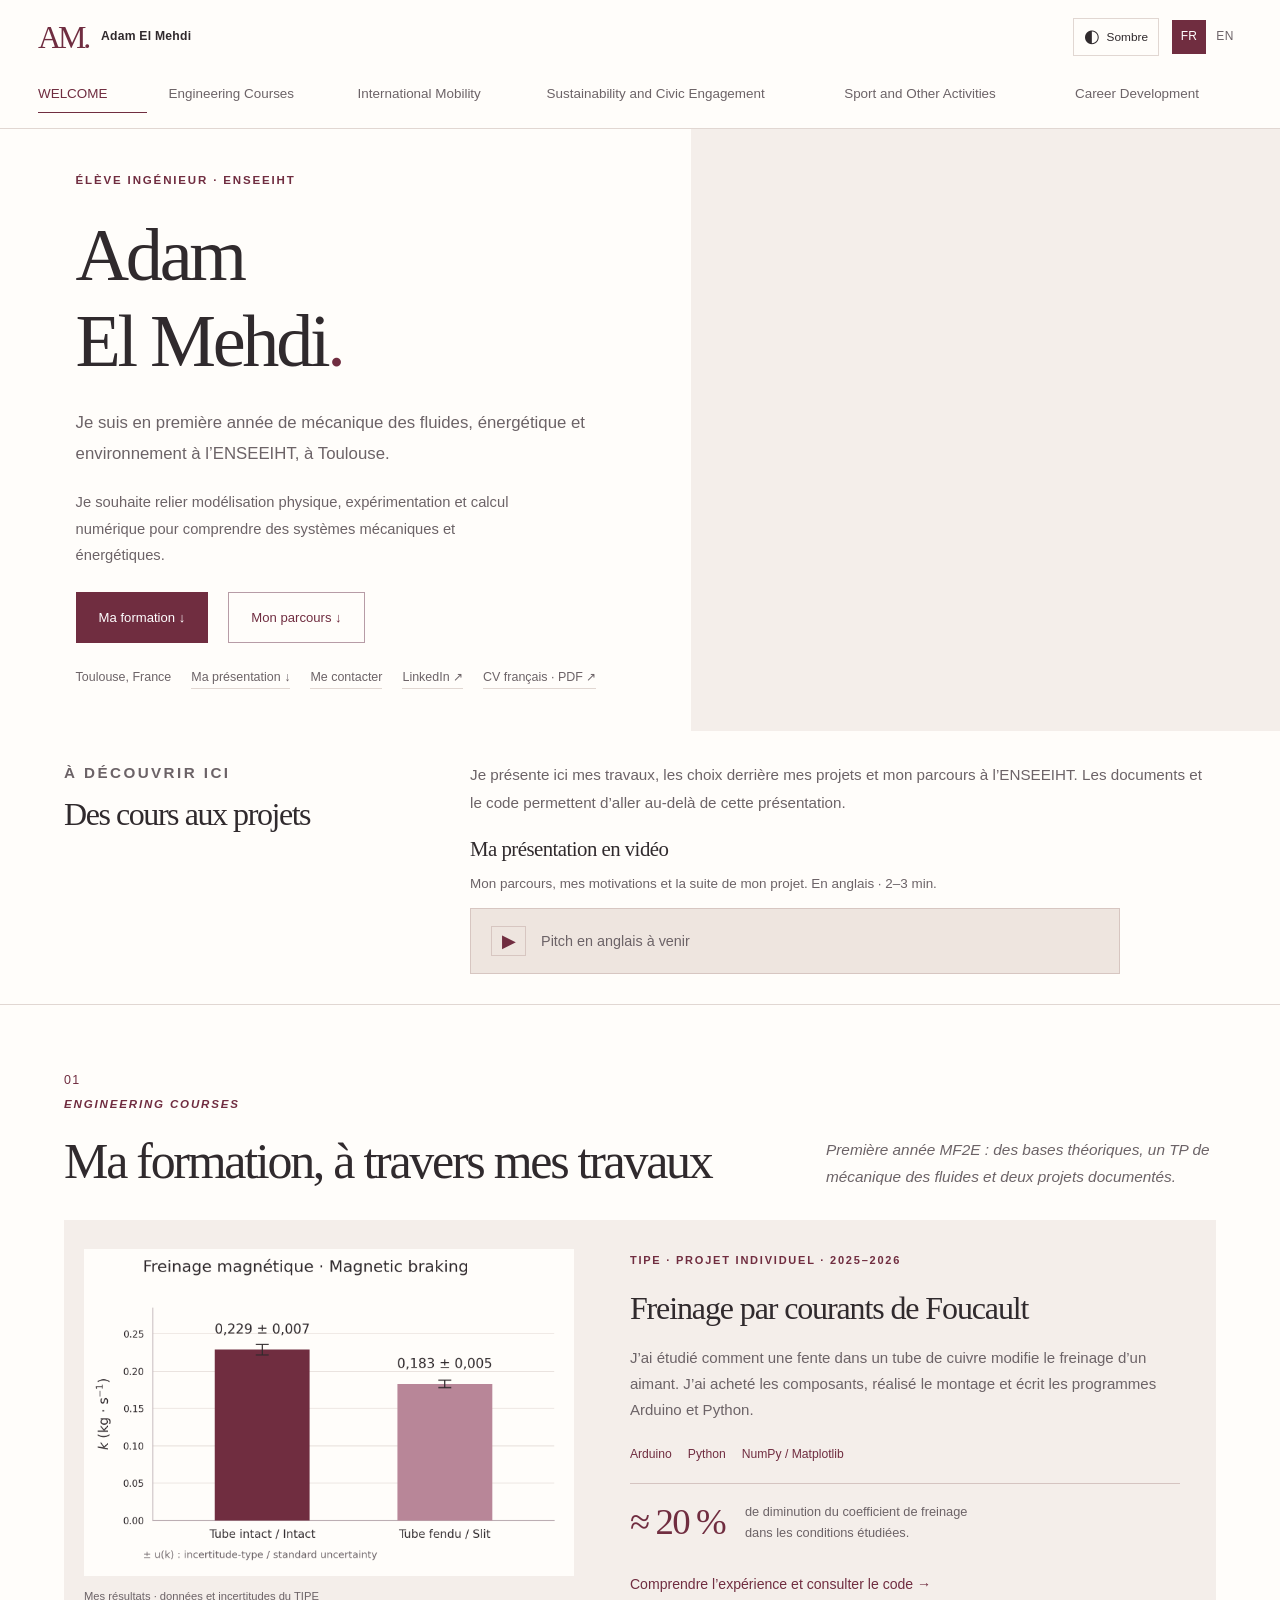
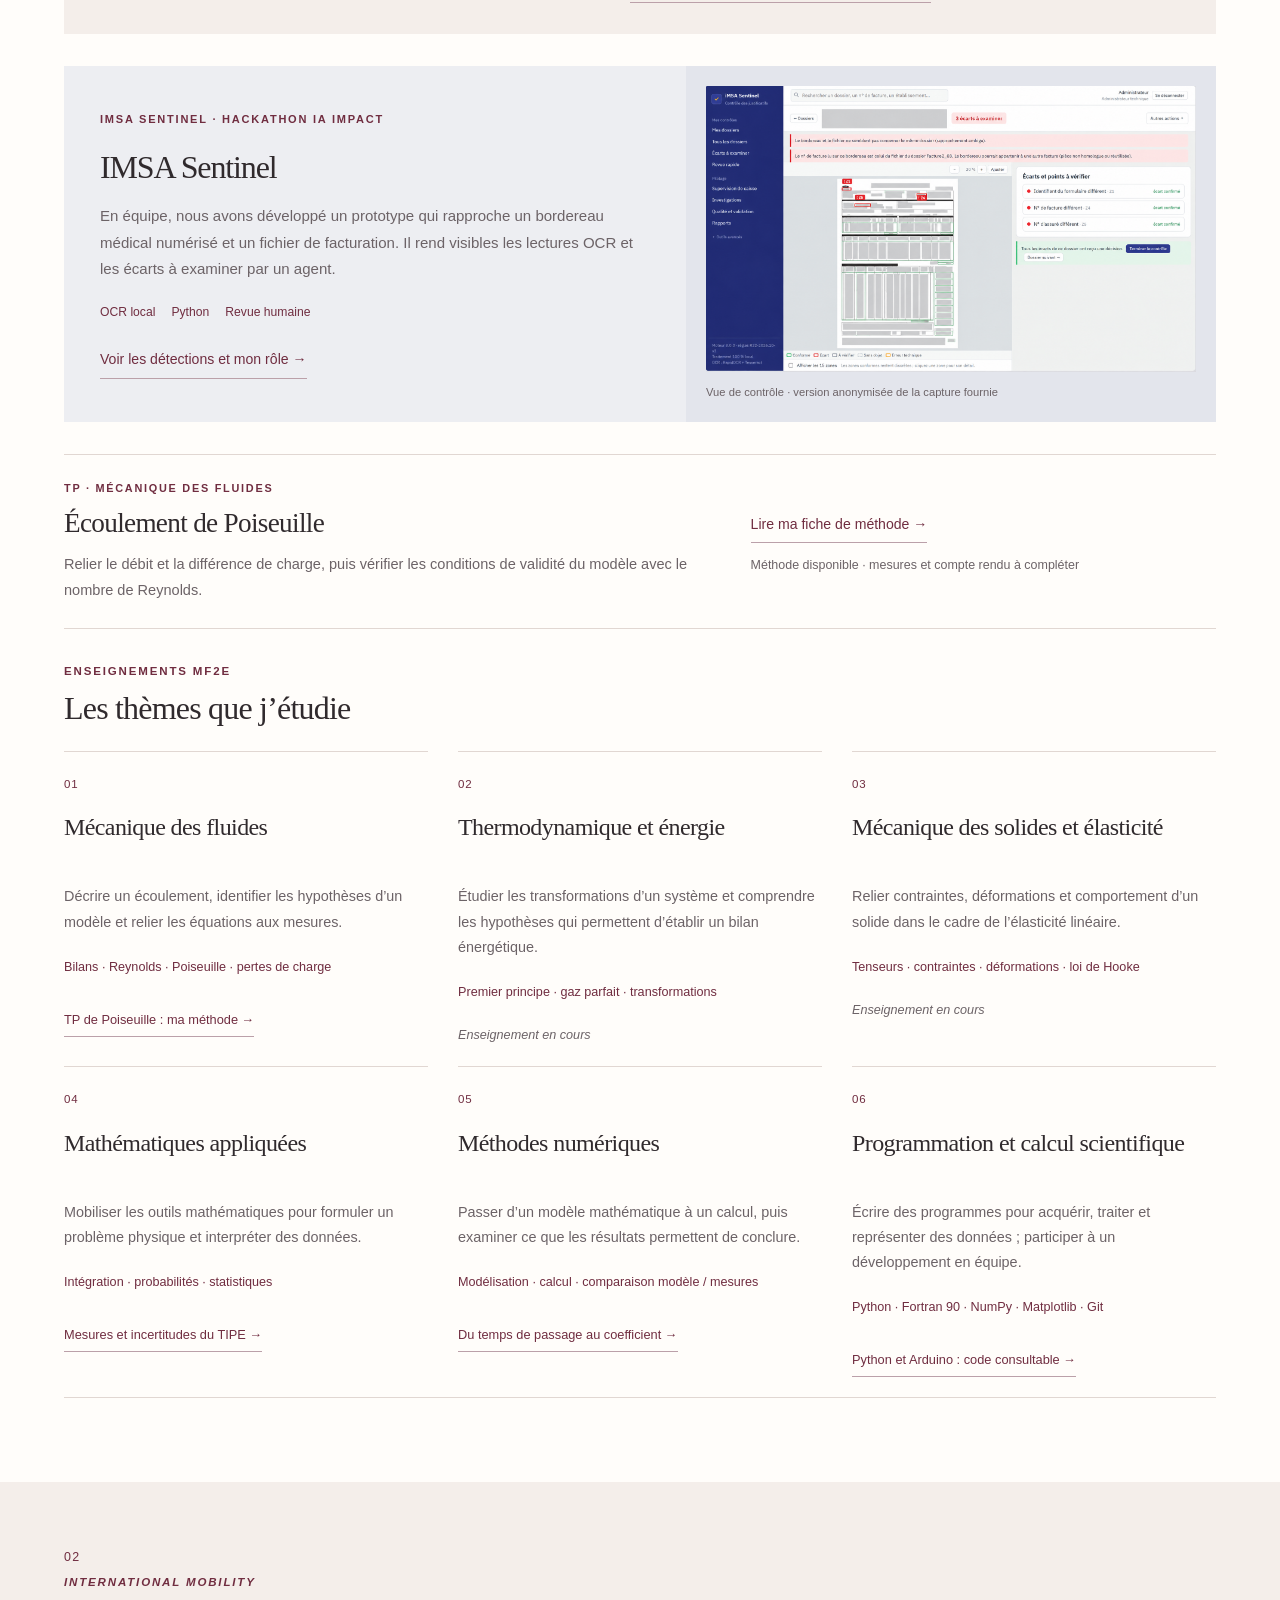
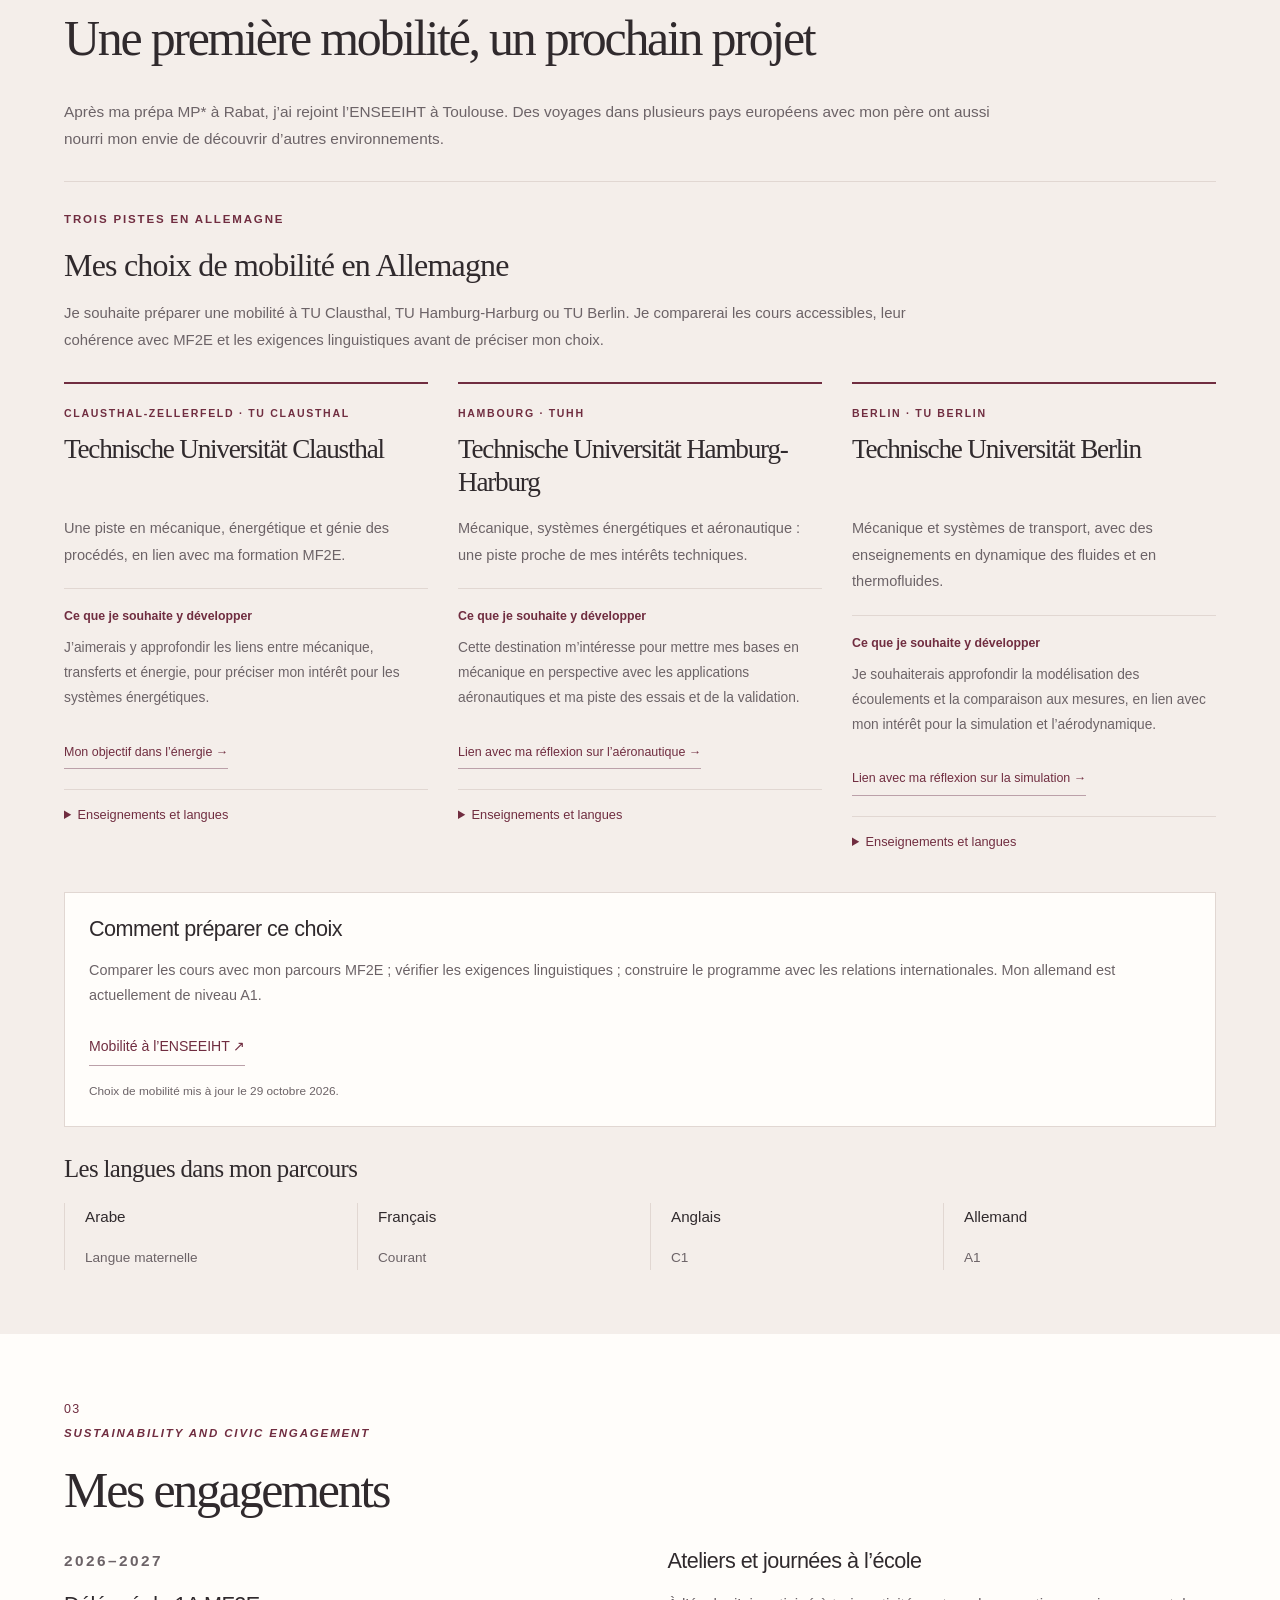
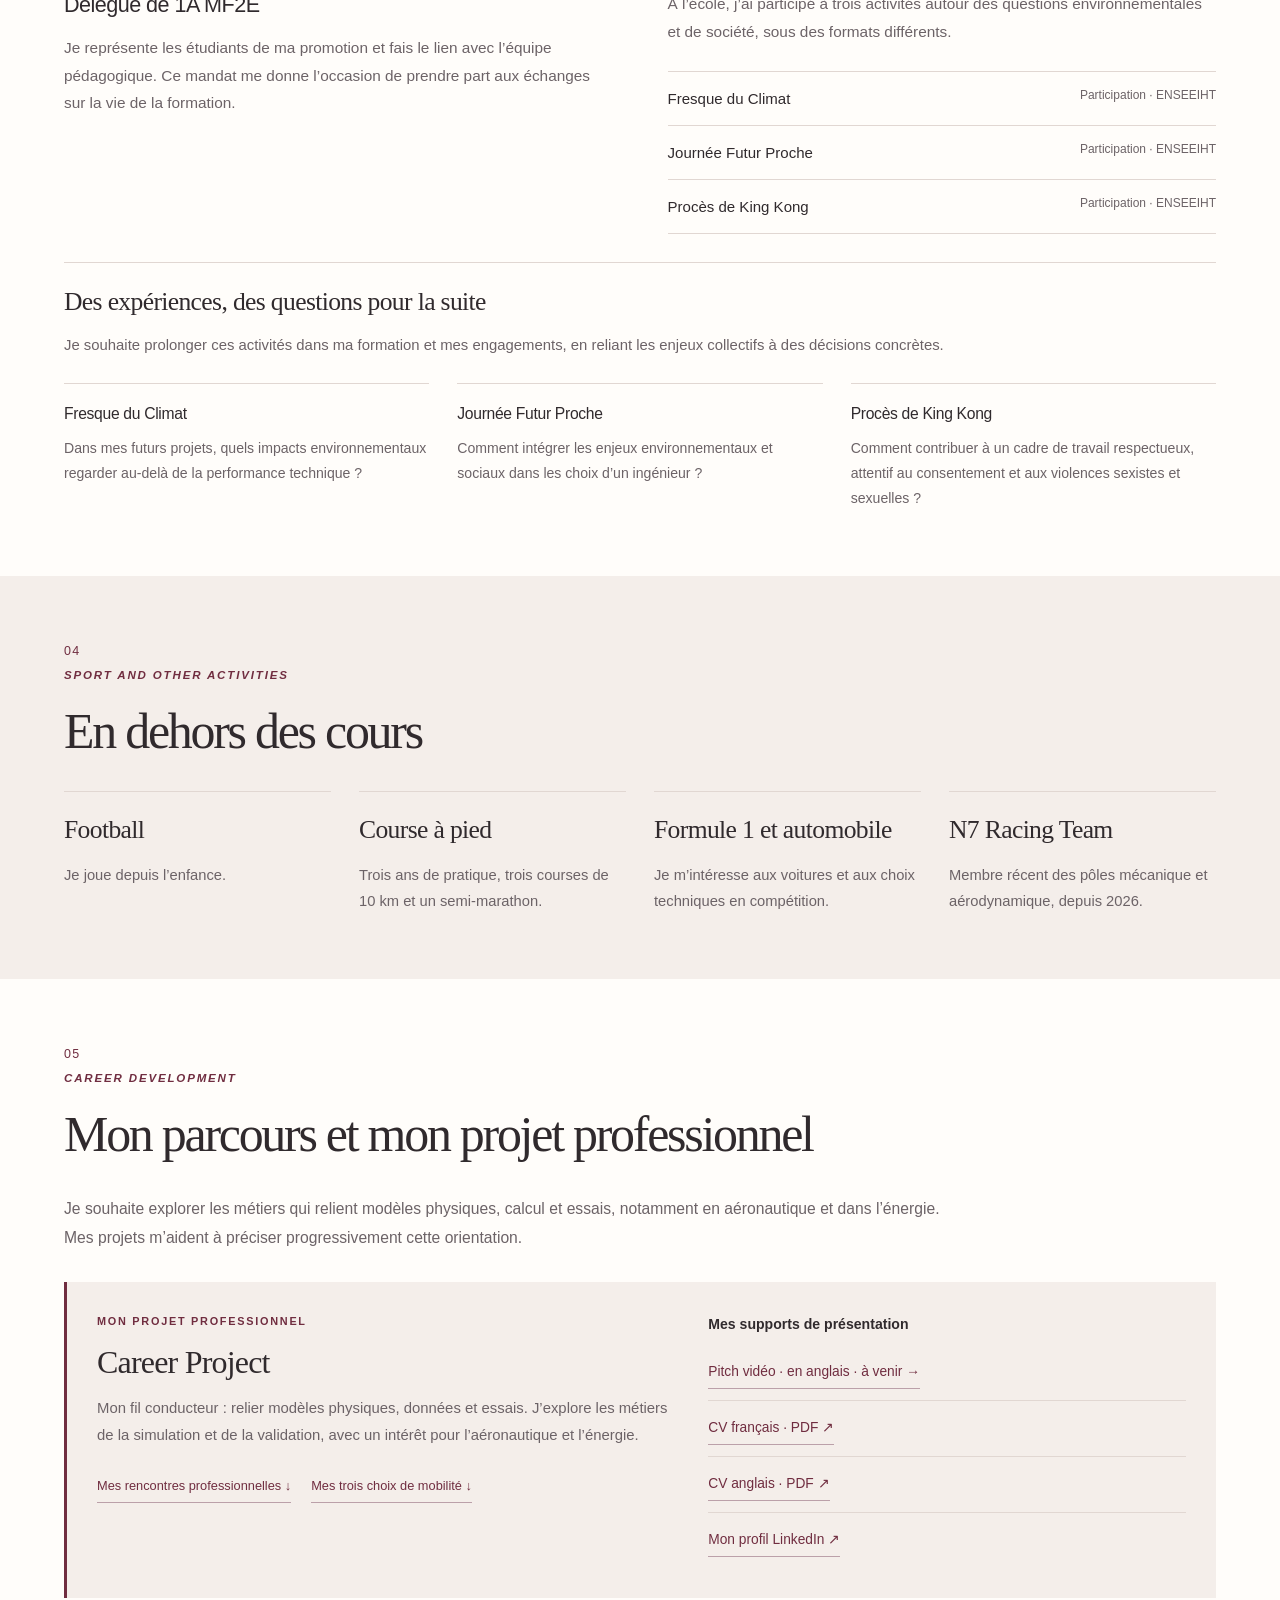
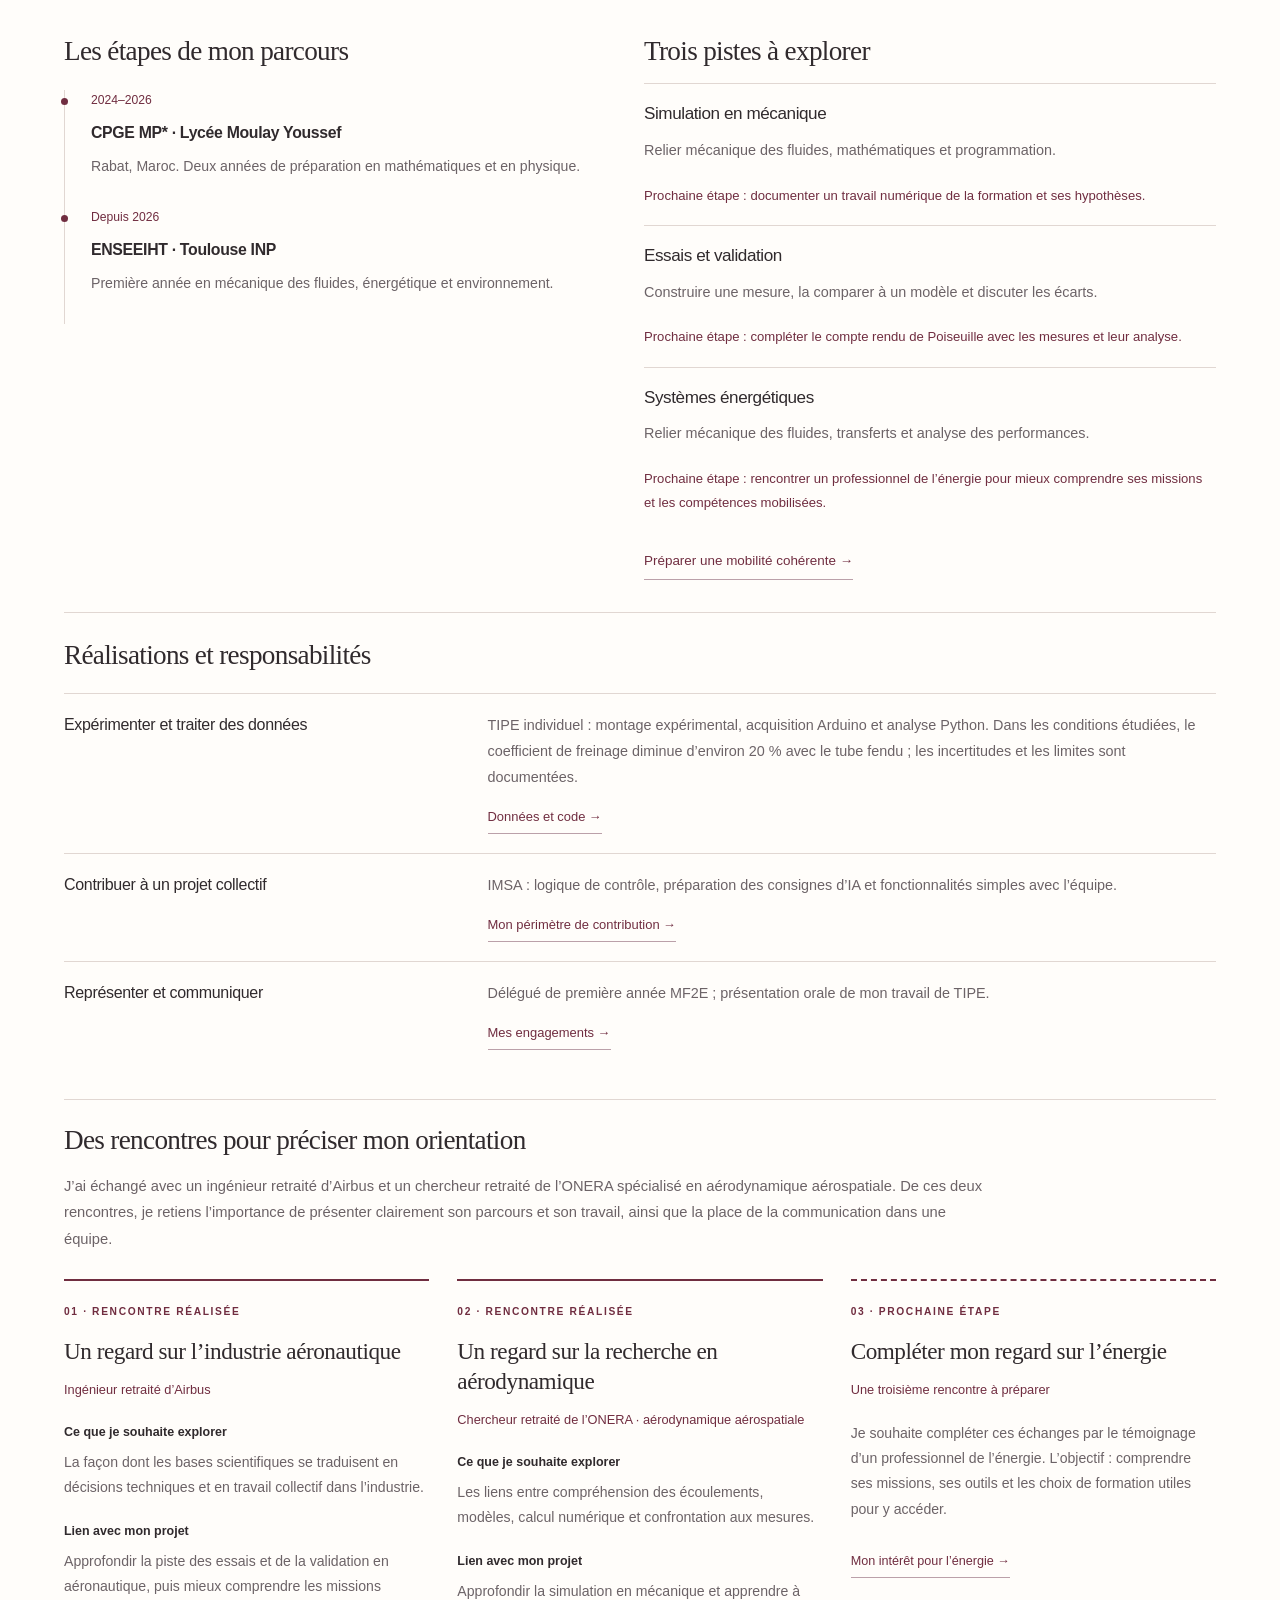
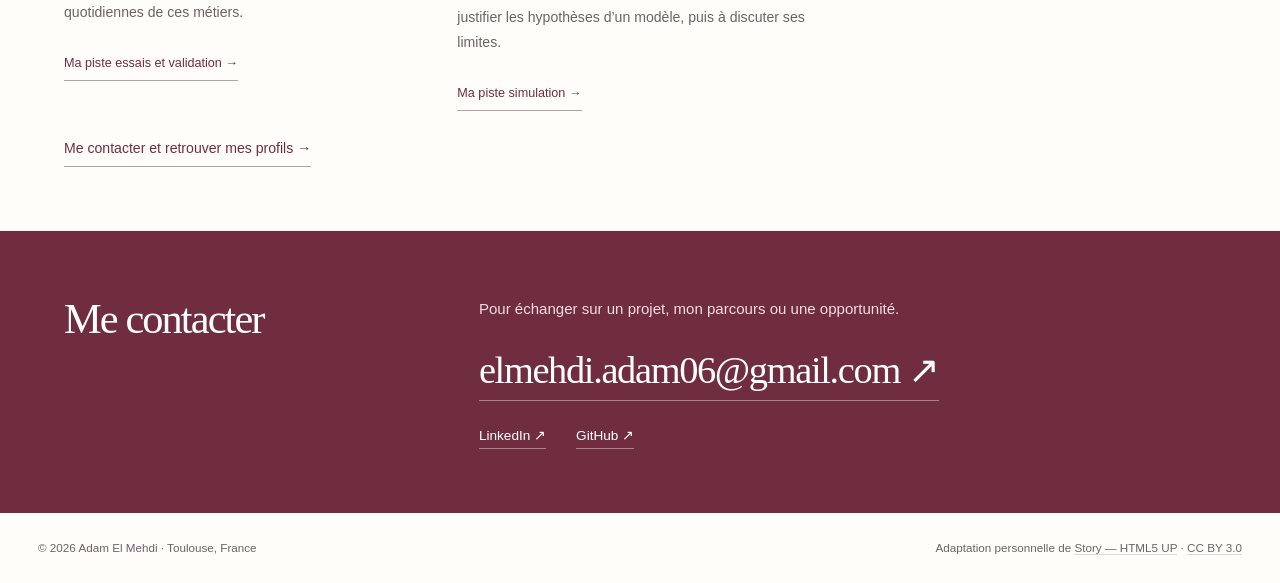
==== commit 9d8310cf: "Organize CAM career resources, role-model reflections and mobility goals" ====
--- a/index.html
+++ b/index.html
@@ -17,7 +17,7 @@
 <link rel="stylesheet" href="assets/css/story.css">
 <link rel="stylesheet" href="assets/css/portfolio-story.css">
 <link rel="stylesheet" href="assets/css/theme-media.css">
-<script src="assets/js/profile-media.js" defer></script><script src="assets/js/story-portfolio.js" defer></script><link rel="stylesheet" href="assets/css/content-revision.css">
+<script src="assets/js/profile-media.js" defer></script><script src="assets/js/story-portfolio.js" defer></script><link rel="stylesheet" href="assets/css/content-revision.css"><link rel="stylesheet" href="assets/css/career-project.css">
 </head>
 <body class="home-page">
 <a class="skip-link" href="#main"><span data-fr="Aller au contenu" data-en="Skip to content">Aller au contenu</span></a>
@@ -41,7 +41,7 @@
 <h1>Adam<br>El Mehdi<span class="name-accent">.</span>
 </h1>
 <p class="lede" data-fr="Je suis en première année de mécanique des fluides, énergétique et environnement à l’ENSEEIHT, à Toulouse." data-en="I am a first-year engineering student in Fluid Mechanics, Energy and Environment at ENSEEIHT in Toulouse.">Je suis en première année de mécanique des fluides, énergétique et environnement à l’ENSEEIHT, à Toulouse.</p>
-<p class="hero-interests" data-fr="Je m’intéresse à la mécanique, à l’énergie et à la simulation numérique." data-en="I am interested in mechanics, energy and numerical simulation.">Je m’intéresse à la mécanique, à l’énergie et à la simulation numérique.</p>
+<p class="hero-interests" data-fr="Je souhaite relier modélisation physique, expérimentation et calcul numérique pour comprendre des systèmes mécaniques et énergétiques." data-en="I want to connect physical modelling, experimentation and numerical computation to understand mechanical and energy systems.">Je souhaite relier modélisation physique, expérimentation et calcul numérique pour comprendre des systèmes mécaniques et énergétiques.</p>
 <div class="actions">
 <a href="#courses" class="button primary"><span data-fr="Ma formation ↓" data-en="My engineering courses ↓">Ma formation ↓</span></a><a href="#career" class="button"><span data-fr="Mon parcours ↓" data-en="My career development ↓">Mon parcours ↓</span></a>
 </div>
@@ -59,10 +59,11 @@
 </div>
 <div>
 <p data-fr="Je présente ici mes travaux, les choix derrière mes projets et mon parcours à l’ENSEEIHT. Les documents et le code permettent d’aller au-delà de cette présentation." data-en="Here I share my work, the choices behind my projects and my path at ENSEEIHT. Documents and code provide a closer look beyond this introduction.">Je présente ici mes travaux, les choix derrière mes projets et mon parcours à l’ENSEEIHT. Les documents et le code permettent d’aller au-delà de cette présentation.</p>
-<div class="pitch-block compact-pitch">
+<div id="pitch" class="pitch-block compact-pitch">
 <h2 class="pitch-heading" data-fr="Ma présentation en vidéo" data-en="My video introduction">Ma présentation en vidéo</h2>
+<p class="pitch-context" data-fr="Mon parcours, mes motivations et la suite de mon projet. En anglais · 2–3 min." data-en="My background, what motivates me and my next steps. In English · 2–3 min.">Mon parcours, mes motivations et la suite de mon projet. En anglais · 2–3 min.</p>
 <div id="pitch-placeholder" class="pitch-placeholder">
-<span class="pitch-icon" aria-hidden="true">▶</span><p data-fr="Vidéo de présentation à venir" data-en="Video introduction coming soon">Vidéo de présentation à venir</p>
+<span class="pitch-icon" aria-hidden="true">▶</span><p data-fr="Pitch en anglais à venir" data-en="English pitch coming soon">Pitch en anglais à venir</p>
 </div>
 <video id="pitch-video" hidden controls playsinline preload="metadata" aria-label="Vidéo de présentation d’Adam El Mehdi"></video>
 </div>
@@ -146,18 +147,21 @@
 <article class="university-card"><p class="eyebrow" data-fr="Clausthal-Zellerfeld · TU Clausthal" data-en="Clausthal-Zellerfeld · TU Clausthal">Clausthal-Zellerfeld · TU Clausthal</p>
 <h4>Technische Universität Clausthal</h4>
 <p data-fr="Une piste en mécanique, énergétique et génie des procédés, en lien avec ma formation MF2E." data-en="An option in mechanical engineering, energy and process engineering, related to my MF2E studies.">Une piste en mécanique, énergétique et génie des procédés, en lien avec ma formation MF2E.</p>
+<div class="mobility-rationale"><p class="rationale-label" data-fr="Ce que je souhaite y développer" data-en="What I want to develop">Ce que je souhaite y développer</p><p data-fr="J’aimerais y approfondir les liens entre mécanique, transferts et énergie, pour préciser mon intérêt pour les systèmes énergétiques." data-en="I would like to explore the links between mechanics, transfer processes and energy, and refine my interest in energy systems.">J’aimerais y approfondir les liens entre mécanique, transferts et énergie, pour préciser mon intérêt pour les systèmes énergétiques.</p><a href="#career-energy" class="text-link"><span data-fr="Mon objectif dans l’énergie →" data-en="My energy direction →">Mon objectif dans l’énergie →</span></a></div>
 <details class="partner-details"><summary><span data-fr="Enseignements et langues" data-en="Teaching and languages">Enseignements et langues</span></summary><p class="language-note" data-fr="La majorité des formations est en allemand ; certains enseignements sont proposés en anglais. Les exigences dépendent des cours choisis." data-en="Most programmes are taught in German; some courses are offered in English. Requirements depend on the selected courses.">La majorité des formations est en allemand ; certains enseignements sont proposés en anglais. Les exigences dépendent des cours choisis.</p>
 <div class="university-links">
 <a href="https://www.izc.tu-clausthal.de/en/ways-to-tu-clausthal/incoming-erasmus" class="text-link" target="_blank" rel="noopener noreferrer"><span data-fr="Informations Erasmus ↗" data-en="Erasmus information ↗">Informations Erasmus ↗</span></a><a href="https://www.izc.tu-clausthal.de/fileadmin/Sites/IZC/Wege_an_die_TU_Clausthal/Dokumente/ERASMUS/FactSheetTUClausthal2025.pdf" class="text-link" target="_blank" rel="noopener noreferrer"><span data-fr="Formations et langues ↗" data-en="Programmes and languages ↗">Formations et langues ↗</span></a>
 </div></details></article><article class="university-card"><p class="eyebrow" data-fr="Hambourg · TUHH" data-en="Hamburg · TUHH">Hambourg · TUHH</p>
 <h4>Technische Universität Hamburg-Harburg</h4>
 <p data-fr="Mécanique, systèmes énergétiques et aéronautique : une piste proche de mes intérêts techniques." data-en="Mechanical engineering, energy systems and aeronautics align with my technical interests.">Mécanique, systèmes énergétiques et aéronautique : une piste proche de mes intérêts techniques.</p>
+<div class="mobility-rationale"><p class="rationale-label" data-fr="Ce que je souhaite y développer" data-en="What I want to develop">Ce que je souhaite y développer</p><p data-fr="Cette destination m’intéresse pour mettre mes bases en mécanique en perspective avec les applications aéronautiques et ma piste des essais et de la validation." data-en="This destination interests me as a way to connect my foundations in mechanics with aerospace applications and my exploration of testing and validation.">Cette destination m’intéresse pour mettre mes bases en mécanique en perspective avec les applications aéronautiques et ma piste des essais et de la validation.</p><a href="#role-model-airbus" class="text-link"><span data-fr="Lien avec ma réflexion sur l’aéronautique →" data-en="Connection to my aerospace interests →">Lien avec ma réflexion sur l’aéronautique →</span></a></div>
 <details class="partner-details"><summary><span data-fr="Enseignements et langues" data-en="Teaching and languages">Enseignements et langues</span></summary><p class="language-note" data-fr="L’offre aéronautique est principalement en allemand, avec certains cours en anglais." data-en="Aeronautics is mainly taught in German, with some courses in English.">L’offre aéronautique est principalement en allemand, avec certains cours en anglais.</p>
 <div class="university-links">
 <a href="https://www.tuhh.de/tuhh/en/studying/before-studying/degree-courses/masters-programs/aeronautics" class="text-link" target="_blank" rel="noopener noreferrer"><span data-fr="Enseignements et langues ↗" data-en="Teaching and languages ↗">Enseignements et langues ↗</span></a>
 </div></details></article><article class="university-card"><p class="eyebrow" data-fr="Berlin · TU Berlin" data-en="Berlin · TU Berlin">Berlin · TU Berlin</p>
 <h4>Technische Universität Berlin</h4>
 <p data-fr="Mécanique et systèmes de transport, avec des enseignements en dynamique des fluides et en thermofluides." data-en="Mechanical engineering and transport systems, with teaching in fluid dynamics and thermofluids.">Mécanique et systèmes de transport, avec des enseignements en dynamique des fluides et en thermofluides.</p>
+<div class="mobility-rationale"><p class="rationale-label" data-fr="Ce que je souhaite y développer" data-en="What I want to develop">Ce que je souhaite y développer</p><p data-fr="Je souhaiterais approfondir la modélisation des écoulements et la comparaison aux mesures, en lien avec mon intérêt pour la simulation et l’aérodynamique." data-en="I would like to explore flow modelling and comparison with measurements, in line with my interests in simulation and aerodynamics.">Je souhaiterais approfondir la modélisation des écoulements et la comparaison aux mesures, en lien avec mon intérêt pour la simulation et l’aérodynamique.</p><a href="#role-model-onera" class="text-link"><span data-fr="Lien avec ma réflexion sur la simulation →" data-en="Connection to my simulation interests →">Lien avec ma réflexion sur la simulation →</span></a></div>
 <details class="partner-details"><summary><span data-fr="Enseignements et langues" data-en="Teaching and languages">Enseignements et langues</span></summary><div class="university-links">
 <a href="https://www.tu.berlin/en/fd/study-teaching" class="text-link" target="_blank" rel="noopener noreferrer"><span data-fr="Enseignements et langues ↗" data-en="Teaching and languages ↗">Enseignements et langues ↗</span></a>
 </div></details></article>
@@ -209,11 +213,7 @@
 </li>
 </ul></article>
 </div>
-<div class="reflection-space">
-<h3 data-fr="Des questions à approfondir en MF2E" data-en="Questions to explore in MF2E">Des questions à approfondir en MF2E</h3>
-<p data-fr="Comment relier performance énergétique et impacts environnementaux ? Quels critères comparer au-delà du rendement d’un système ? Ce sont des questions que je souhaite approfondir au fil de ma formation." data-en="How do energy performance and environmental impacts fit together? Which criteria should be compared beyond a system’s efficiency? These are questions I want to explore as my studies progress.">Comment relier performance énergétique et impacts environnementaux ? Quels critères comparer au-delà du rendement d’un système ? Ce sont des questions que je souhaite approfondir au fil de ma formation.</p>
-<!-- À compléter avec les réflexions personnelles d’Adam et une situation réelle de son mandat de délégué. -->
-</div></section><section id="sport" data-nav-section class="soft-section"><div class="section-shell">
+<div class="reflection-space"><h3 data-fr="Des expériences, des questions pour la suite" data-en="Experiences and questions to explore">Des expériences, des questions pour la suite</h3><p data-fr="Je souhaite prolonger ces activités dans ma formation et mes engagements, en reliant les enjeux collectifs à des décisions concrètes." data-en="I want to build on these activities in my studies and involvement, connecting wider issues with concrete decisions.">Je souhaite prolonger ces activités dans ma formation et mes engagements, en reliant les enjeux collectifs à des décisions concrètes.</p><div class="reflection-grid"><article><h4 data-fr="Fresque du Climat" data-en="Climate Fresk">Fresque du Climat</h4><p data-fr="Dans mes futurs projets, quels impacts environnementaux regarder au-delà de la performance technique ?" data-en="In future projects, which environmental impacts should I consider beyond technical performance?">Dans mes futurs projets, quels impacts environnementaux regarder au-delà de la performance technique ?</p></article><article><h4 data-fr="Journée Futur Proche" data-en="Futur Proche day">Journée Futur Proche</h4><p data-fr="Comment intégrer les enjeux environnementaux et sociaux dans les choix d’un ingénieur ?" data-en="How can environmental and social issues inform engineering decisions?">Comment intégrer les enjeux environnementaux et sociaux dans les choix d’un ingénieur ?</p></article><article><h4 data-fr="Procès de King Kong" data-en="Trial of King Kong">Procès de King Kong</h4><p data-fr="Comment contribuer à un cadre de travail respectueux, attentif au consentement et aux violences sexistes et sexuelles ?" data-en="How can I help create a respectful working environment that takes consent and gender-based and sexual violence seriously?">Comment contribuer à un cadre de travail respectueux, attentif au consentement et aux violences sexistes et sexuelles ?</p></article></div><!-- À enrichir avec un moment marquant, un apprentissage personnel et une action réelle pour chaque expérience. --></div></section><section id="sport" data-nav-section class="soft-section"><div class="section-shell">
 <header class="section-heading"><div>
 <span class="section-index">04</span><p class="eyebrow" data-fr="SPORT AND OTHER ACTIVITIES" data-en="SPORT AND OTHER ACTIVITIES">SPORT AND OTHER ACTIVITIES</p>
 <h2 data-fr="En dehors des cours" data-en="Outside the classroom">En dehors des cours</h2>
@@ -228,6 +228,7 @@
 <span class="section-index">05</span><p class="eyebrow" data-fr="CAREER DEVELOPMENT" data-en="CAREER DEVELOPMENT">CAREER DEVELOPMENT</p>
 <h2 data-fr="Mon parcours et mon projet professionnel" data-en="My background and career direction">Mon parcours et mon projet professionnel</h2>
 </div></header><div class="career-profile"><p class="lede" data-fr="Je souhaite explorer les métiers qui relient modèles physiques, calcul et essais, notamment en aéronautique et dans l’énergie. Mes projets m’aident à préciser progressivement cette orientation." data-en="I want to explore careers connecting physical models, computation and testing, particularly in aerospace and energy. My projects help me gradually refine that direction.">Je souhaite explorer les métiers qui relient modèles physiques, calcul et essais, notamment en aéronautique et dans l’énergie. Mes projets m’aident à préciser progressivement cette orientation.</p></div>
+<div id="career-project" class="career-project-hub"><div class="career-project-intro"><p class="eyebrow" data-fr="MON PROJET PROFESSIONNEL" data-en="MY CAREER PROJECT">MON PROJET PROFESSIONNEL</p><h3>Career Project</h3><p data-fr="Mon fil conducteur : relier modèles physiques, données et essais. J’explore les métiers de la simulation et de la validation, avec un intérêt pour l’aéronautique et l’énergie." data-en="My common thread is connecting physical models, data and testing. I am exploring simulation and validation careers, with an interest in aerospace and energy.">Mon fil conducteur : relier modèles physiques, données et essais. J’explore les métiers de la simulation et de la validation, avec un intérêt pour l’aéronautique et l’énergie.</p><div class="career-jump-links"><a href="#role-models" class="text-link"><span data-fr="Mes rencontres professionnelles ↓" data-en="My professional conversations ↓">Mes rencontres professionnelles ↓</span></a><a href="#mobility" class="text-link"><span data-fr="Mes trois choix de mobilité ↓" data-en="My three study-abroad choices ↓">Mes trois choix de mobilité ↓</span></a></div></div><div class="career-resources"><p class="resource-heading" data-fr="Mes supports de présentation" data-en="My professional resources">Mes supports de présentation</p><ul><li><a href="#pitch" class="text-link"><span data-fr="Pitch vidéo · en anglais · à venir →" data-en="Video pitch · in English · coming soon →">Pitch vidéo · en anglais · à venir →</span></a></li><li><a href="docs/cv-adam-el-mehdi-fr.pdf" class="text-link" target="_blank" rel="noopener noreferrer"><span data-fr="CV français · PDF ↗" data-en="French CV · PDF ↗">CV français · PDF ↗</span></a></li><li><a href="docs/cv-adam-el-mehdi-en.pdf" class="text-link" target="_blank" rel="noopener noreferrer"><span data-fr="CV anglais · PDF ↗" data-en="English CV · PDF ↗">CV anglais · PDF ↗</span></a></li><li><a href="https://www.linkedin.com/in/adam-el-mehdi" class="text-link" target="_blank" rel="noopener noreferrer"><span data-fr="Mon profil LinkedIn ↗" data-en="My LinkedIn profile ↗">Mon profil LinkedIn ↗</span></a></li></ul></div></div>
 <div class="career-background">
 <div>
 <h3 data-fr="Les étapes de mon parcours" data-en="The stages of my education">Les étapes de mon parcours</h3>
@@ -243,25 +244,26 @@
 </ol>
 </div>
 <div class="career-direction">
-<h3 data-fr="Deux pistes à explorer" data-en="Two directions to explore">Deux pistes à explorer</h3>
-<div class="career-path">
+<h3 data-fr="Trois pistes à explorer" data-en="Three directions to explore">Trois pistes à explorer</h3>
+<div id="career-simulation" class="career-path">
 <h4><span data-fr="Simulation en mécanique" data-en="Simulation in mechanics">Simulation en mécanique</span></h4>
 <p data-fr="Relier mécanique des fluides, mathématiques et programmation." data-en="Connect fluid mechanics, mathematics and programming.">Relier mécanique des fluides, mathématiques et programmation.</p>
 <p class="next-action" data-fr="Prochaine étape : documenter un travail numérique de la formation et ses hypothèses." data-en="Next step: document a numerical coursework task and its assumptions.">Prochaine étape : documenter un travail numérique de la formation et ses hypothèses.</p>
 </div>
-<div class="career-path">
+<div id="career-testing" class="career-path">
 <h4><span data-fr="Essais et validation" data-en="Testing and validation">Essais et validation</span></h4>
 <p data-fr="Construire une mesure, la comparer à un modèle et discuter les écarts." data-en="Design a measurement, compare it with a model and discuss discrepancies.">Construire une mesure, la comparer à un modèle et discuter les écarts.</p>
 <p class="next-action" data-fr="Prochaine étape : compléter le compte rendu de Poiseuille avec les mesures et leur analyse." data-en="Next step: complete the Poiseuille report with measurements and analysis.">Prochaine étape : compléter le compte rendu de Poiseuille avec les mesures et leur analyse.</p>
 </div>
+<div id="career-energy" class="career-path"><h4 data-fr="Systèmes énergétiques" data-en="Energy systems">Systèmes énergétiques</h4><p data-fr="Relier mécanique des fluides, transferts et analyse des performances." data-en="Connect fluid mechanics, transfer processes and performance analysis.">Relier mécanique des fluides, transferts et analyse des performances.</p><p class="next-action" data-fr="Prochaine étape : rencontrer un professionnel de l’énergie pour mieux comprendre ses missions et les compétences mobilisées." data-en="Next step: speak with an energy professional to understand their work and the skills it involves.">Prochaine étape : rencontrer un professionnel de l’énergie pour mieux comprendre ses missions et les compétences mobilisées.</p></div>
 <a href="#mobility" class="text-link"><span data-fr="Préparer une mobilité cohérente →" data-en="Prepare an aligned study period abroad →">Préparer une mobilité cohérente →</span></a>
 </div>
 </div>
 <div class="career-evidence">
-<h3 data-fr="Ce que mes expériences permettent de montrer" data-en="What my experience demonstrates">Ce que mes expériences permettent de montrer</h3>
+<h3 data-fr="Réalisations et responsabilités" data-en="Achievements and responsibilities">Réalisations et responsabilités</h3>
 <article class="evidence-row"><h4><span data-fr="Expérimenter et traiter des données" data-en="Experiment and process data">Expérimenter et traiter des données</span></h4>
 <div>
-<p data-fr="TIPE individuel : acquisition Arduino, traitement Python et discussion des incertitudes." data-en="Individual TIPE: Arduino acquisition, Python analysis and uncertainty discussion.">TIPE individuel : acquisition Arduino, traitement Python et discussion des incertitudes.</p>
+<p data-fr="TIPE individuel : montage expérimental, acquisition Arduino et analyse Python. Dans les conditions étudiées, le coefficient de freinage diminue d’environ 20 % avec le tube fendu ; les incertitudes et les limites sont documentées." data-en="Individual TIPE: experimental setup, Arduino acquisition and Python analysis. Under the experimental conditions, the slit tube has an approximately 20% lower braking coefficient; uncertainties and limitations are documented.">TIPE individuel : montage expérimental, acquisition Arduino et analyse Python. Dans les conditions étudiées, le coefficient de freinage diminue d’environ 20 % avec le tube fendu ; les incertitudes et les limites sont documentées.</p>
 <a href="projects/tipe.html#code" class="text-link"><span data-fr="Données et code →" data-en="Data and code →">Données et code →</span></a>
 </div></article><article class="evidence-row"><h4><span data-fr="Contribuer à un projet collectif" data-en="Contribute to a team project">Contribuer à un projet collectif</span></h4>
 <div>
@@ -273,20 +275,7 @@
 <a href="#sustainability" class="text-link"><span data-fr="Mes engagements →" data-en="My involvement →">Mes engagements →</span></a>
 </div></article>
 </div>
-<div class="career-conversations"><div>
-<h3 data-fr="Des rencontres pour préciser mon orientation" data-en="Conversations that inform my choices">Des rencontres pour préciser mon orientation</h3>
-<p data-fr="J’ai échangé avec un ingénieur retraité d’Airbus et un chercheur retraité de l’ONERA spécialisé en aérodynamique aérospatiale." data-en="I spoke with a retired Airbus engineer and a retired ONERA researcher specialising in aerospace aerodynamics.">J’ai échangé avec un ingénieur retraité d’Airbus et un chercheur retraité de l’ONERA spécialisé en aérodynamique aérospatiale.</p>
-<p data-fr="J’en retiens notamment l’importance de savoir présenter son parcours et son travail clairement, et la place de la communication dans une équipe." data-en="Their advice highlighted the importance of explaining your background and work clearly, and the role of communication within a team.">J’en retiens notamment l’importance de savoir présenter son parcours et son travail clairement, et la place de la communication dans une équipe.</p>
-</div></div>
-<div class="cv-row">
-<div>
-<h3 data-fr="Mon parcours en une page" data-en="My background on one page">Mon parcours en une page</h3>
-<p data-fr="Formation, projets et engagements." data-en="Education, projects and involvement.">Formation, projets et engagements.</p>
-</div>
-<div class="actions">
-<a href="docs/cv-adam-el-mehdi-fr.pdf" class="button small" target="_blank" rel="noopener noreferrer"><span data-fr="CV français · PDF ↗" data-en="French CV · PDF ↗">CV français · PDF ↗</span></a><a href="docs/cv-adam-el-mehdi-en.pdf" class="button small" target="_blank" rel="noopener noreferrer"><span data-fr="English CV · PDF ↗" data-en="English CV · PDF ↗">English CV · PDF ↗</span></a>
-</div>
-</div>
+<div id="role-models" class="career-conversations role-models"><h3 data-fr="Des rencontres pour préciser mon orientation" data-en="Conversations that inform my choices">Des rencontres pour préciser mon orientation</h3><p data-fr="J’ai échangé avec un ingénieur retraité d’Airbus et un chercheur retraité de l’ONERA spécialisé en aérodynamique aérospatiale. De ces deux rencontres, je retiens l’importance de présenter clairement son parcours et son travail, ainsi que la place de la communication dans une équipe." data-en="I spoke with a retired Airbus engineer and a retired ONERA researcher specialising in aerospace aerodynamics. From these two conversations, I took away the importance of explaining my background and work clearly, and the role of communication within a team.">J’ai échangé avec un ingénieur retraité d’Airbus et un chercheur retraité de l’ONERA spécialisé en aérodynamique aérospatiale. De ces deux rencontres, je retiens l’importance de présenter clairement son parcours et son travail, ainsi que la place de la communication dans une équipe.</p><div class="role-model-grid"><article id="role-model-airbus" class="role-model-card"><p class="eyebrow" data-fr="01 · RENCONTRE RÉALISÉE" data-en="01 · CONVERSATION COMPLETED">01 · RENCONTRE RÉALISÉE</p><h4 data-fr="Un regard sur l’industrie aéronautique" data-en="A perspective on the aerospace industry">Un regard sur l’industrie aéronautique</h4><p class="role-model-profile" data-fr="Ingénieur retraité d’Airbus" data-en="Retired Airbus engineer">Ingénieur retraité d’Airbus</p><dl><dt data-fr="Ce que je souhaite explorer" data-en="What I want to explore">Ce que je souhaite explorer</dt><dd data-fr="La façon dont les bases scientifiques se traduisent en décisions techniques et en travail collectif dans l’industrie." data-en="How scientific foundations translate into technical decisions and teamwork in industry.">La façon dont les bases scientifiques se traduisent en décisions techniques et en travail collectif dans l’industrie.</dd><dt data-fr="Lien avec mon projet" data-en="Connection to my plans">Lien avec mon projet</dt><dd data-fr="Approfondir la piste des essais et de la validation en aéronautique, puis mieux comprendre les missions quotidiennes de ces métiers." data-en="Explore aerospace testing and validation, then gain a clearer understanding of the day-to-day work involved.">Approfondir la piste des essais et de la validation en aéronautique, puis mieux comprendre les missions quotidiennes de ces métiers.</dd></dl><a href="#career-testing" class="text-link"><span data-fr="Ma piste essais et validation →" data-en="My testing and validation direction →">Ma piste essais et validation →</span></a></article><article id="role-model-onera" class="role-model-card"><p class="eyebrow" data-fr="02 · RENCONTRE RÉALISÉE" data-en="02 · CONVERSATION COMPLETED">02 · RENCONTRE RÉALISÉE</p><h4 data-fr="Un regard sur la recherche en aérodynamique" data-en="A perspective on aerodynamics research">Un regard sur la recherche en aérodynamique</h4><p class="role-model-profile" data-fr="Chercheur retraité de l’ONERA · aérodynamique aérospatiale" data-en="Retired ONERA researcher · aerospace aerodynamics">Chercheur retraité de l’ONERA · aérodynamique aérospatiale</p><dl><dt data-fr="Ce que je souhaite explorer" data-en="What I want to explore">Ce que je souhaite explorer</dt><dd data-fr="Les liens entre compréhension des écoulements, modèles, calcul numérique et confrontation aux mesures." data-en="The connections between understanding flows, models, numerical computation and comparison with measurements.">Les liens entre compréhension des écoulements, modèles, calcul numérique et confrontation aux mesures.</dd><dt data-fr="Lien avec mon projet" data-en="Connection to my plans">Lien avec mon projet</dt><dd data-fr="Approfondir la simulation en mécanique et apprendre à justifier les hypothèses d’un modèle, puis à discuter ses limites." data-en="Develop my interest in simulation in mechanics and learn to justify model assumptions and discuss their limitations.">Approfondir la simulation en mécanique et apprendre à justifier les hypothèses d’un modèle, puis à discuter ses limites.</dd></dl><a href="#career-simulation" class="text-link"><span data-fr="Ma piste simulation →" data-en="My simulation direction →">Ma piste simulation →</span></a></article><article id="role-model-next" class="role-model-card upcoming-profile"><p class="eyebrow" data-fr="03 · PROCHAINE ÉTAPE" data-en="03 · NEXT STEP">03 · PROCHAINE ÉTAPE</p><h4 data-fr="Compléter mon regard sur l’énergie" data-en="Add a perspective on energy">Compléter mon regard sur l’énergie</h4><p class="role-model-profile" data-fr="Une troisième rencontre à préparer" data-en="A third conversation to prepare">Une troisième rencontre à préparer</p><p data-fr="Je souhaite compléter ces échanges par le témoignage d’un professionnel de l’énergie. L’objectif : comprendre ses missions, ses outils et les choix de formation utiles pour y accéder." data-en="I would like to complement these conversations with an energy professional’s perspective. My aim is to understand their work, tools and relevant study choices.">Je souhaite compléter ces échanges par le témoignage d’un professionnel de l’énergie. L’objectif : comprendre ses missions, ses outils et les choix de formation utiles pour y accéder.</p><a href="#career-energy" class="text-link"><span data-fr="Mon intérêt pour l’énergie →" data-en="My interest in energy →">Mon intérêt pour l’énergie →</span></a><!-- À remplacer par le troisième profil réellement rencontré et les enseignements précis d’Adam. --></article></div></div>
 <div class="career-contact"><a href="#contact" class="text-link"><span data-fr="Me contacter et retrouver mes profils →" data-en="Contact me and find my profiles →">Me contacter et retrouver mes profils →</span></a></div></section><section id="contact" class="contact-section"><div class="section-shell contact-inner">
 <div><h2 data-fr="Me contacter" data-en="Get in touch">Me contacter</h2></div>
 <div>
@@ -301,3 +290,4 @@
 <dialog id="image-dialog" class="image-dialog"><button type="button" class="close-dialog" autofocus><span data-fr="Fermer" data-en="Close">Fermer</span> ×</button><img id="expanded-image" alt=""><p id="expanded-caption"></p></dialog>
 </body>
 </html>
+
--- a/assets/css/career-project.css
+++ b/assets/css/career-project.css
@@ -0,0 +1,42 @@
+/* Career Project: the CAM resources within the existing six-section Story layout. */
+#career-project,#role-models,#pitch,#career-simulation,#career-testing,#career-energy,.role-model-card{scroll-margin-top:155px}
+.career-project-hub{display:grid;grid-template-columns:1.2fr 1fr;gap:38px;padding:30px;margin:0 0 38px;background:var(--pale);border-left:3px solid var(--wine);min-width:0}
+.career-project-hub>div,.role-model-card,.reflection-grid article{min-width:0}
+.career-project-hub h3{font-family:Georgia,serif;font-size:2rem;margin-bottom:14px}
+.career-project-hub p{font-size:.93rem;color:var(--muted);line-height:1.8}
+.career-project-hub .eyebrow{font-size:.68rem;color:var(--wine);margin-bottom:13px}
+.career-jump-links{display:flex;flex-wrap:wrap;gap:10px 20px;margin-top:20px}
+.career-jump-links .text-link{font-size:.8rem;margin:0}
+.career-resources .resource-heading{font-weight:600;color:var(--ink);font-size:.88rem;margin-bottom:8px}
+.career-resources ul{list-style:none;padding:0;margin:0}
+.career-resources li{padding:11px 0;border-bottom:1px solid var(--line)}
+.career-resources li:last-child{border-bottom:0}
+.career-resources .text-link{font-size:.86rem;line-height:1.6;margin:0;overflow-wrap:anywhere}
+.pitch-context{font-size:.84rem!important;line-height:1.75;color:var(--muted);margin-bottom:13px}
+.mobility-rationale{margin:19px 0 0;padding-top:16px;border-top:1px solid var(--line)}
+.mobility-rationale .rationale-label{font-weight:600;font-size:.77rem;color:var(--wine);margin-bottom:8px}
+.mobility-rationale p:not(.rationale-label){font-size:.86rem;line-height:1.8}
+.mobility-rationale .text-link{font-size:.78rem;line-height:1.7;margin-top:6px}
+.role-models{max-width:none;margin-top:30px}
+.role-models>p{max-width:920px;font-size:.92rem}
+.role-model-grid{display:grid;grid-template-columns:repeat(3,minmax(0,1fr));gap:28px;margin-top:27px}
+.role-model-card{border-top:2px solid var(--wine);padding:22px 0 0;overflow-wrap:anywhere}
+.role-model-card .eyebrow{font-size:.64rem;color:var(--wine);margin-bottom:14px}
+.role-model-card h4{font-family:Georgia,serif;font-size:1.45rem;line-height:1.3;letter-spacing:-.02em;margin-bottom:13px}
+.role-model-card .role-model-profile{font-size:.8rem;color:var(--wine);line-height:1.7;margin-bottom:20px}
+.role-model-card dl{margin:0}
+.role-model-card dt{font-size:.78rem;font-weight:600;color:var(--ink);margin-bottom:7px}
+.role-model-card dd{font-size:.88rem;line-height:1.8;color:var(--muted);margin:0 0 19px}
+.role-model-card p{font-size:.88rem;line-height:1.8}
+.role-model-card .text-link{font-size:.79rem;line-height:1.7;margin-top:4px}
+.upcoming-profile{border-top-style:dashed}
+.reflection-space{max-width:none}
+.reflection-space>p{max-width:900px}
+.reflection-grid{display:grid;grid-template-columns:repeat(3,minmax(0,1fr));gap:28px;margin-top:24px}
+.reflection-grid article{border-top:1px solid var(--line);padding-top:18px}
+.reflection-grid h4{font-size:.98rem;line-height:1.5;letter-spacing:-.02em;margin-bottom:10px}
+.reflection-grid p{font-size:.88rem;line-height:1.8;color:var(--muted)}
+@media(max-width:1100px){#career-project,#role-models,#pitch,#career-simulation,#career-testing,#career-energy,.role-model-card{scroll-margin-top:105px}.career-project-hub{gap:28px;padding:25px}.role-model-grid,.reflection-grid{gap:23px}}
+@media(max-width:850px){.role-model-grid,.reflection-grid{grid-template-columns:1fr}.role-model-card{padding-top:20px}.role-model-card h4{max-width:600px}.role-model-card dl,.role-model-card>p{max-width:720px}.role-model-grid{gap:27px}.reflection-grid{gap:22px}.role-model-card .role-model-profile{margin-bottom:16px}}
+@media(max-width:700px){.career-project-hub{grid-template-columns:1fr;gap:23px;padding:22px 19px;margin-bottom:29px}.career-project-hub h3{font-size:1.85rem}.career-project-hub p{font-size:.91rem}.career-jump-links{flex-direction:column;align-items:flex-start;gap:12px}.career-resources .text-link{font-size:.85rem}.mobility-rationale p:not(.rationale-label){font-size:.89rem}.role-model-card h4{font-size:1.55rem}.role-model-card dd,.role-model-card p,.reflection-grid p{font-size:.91rem}.role-models>h3{font-size:1.7rem}}
+@media print{.career-project-hub,.role-model-grid,.reflection-grid{display:block}.career-project-hub{background:#fff;padding:20px}.role-model-card,.reflection-grid article{break-inside:avoid;margin-top:20px}}
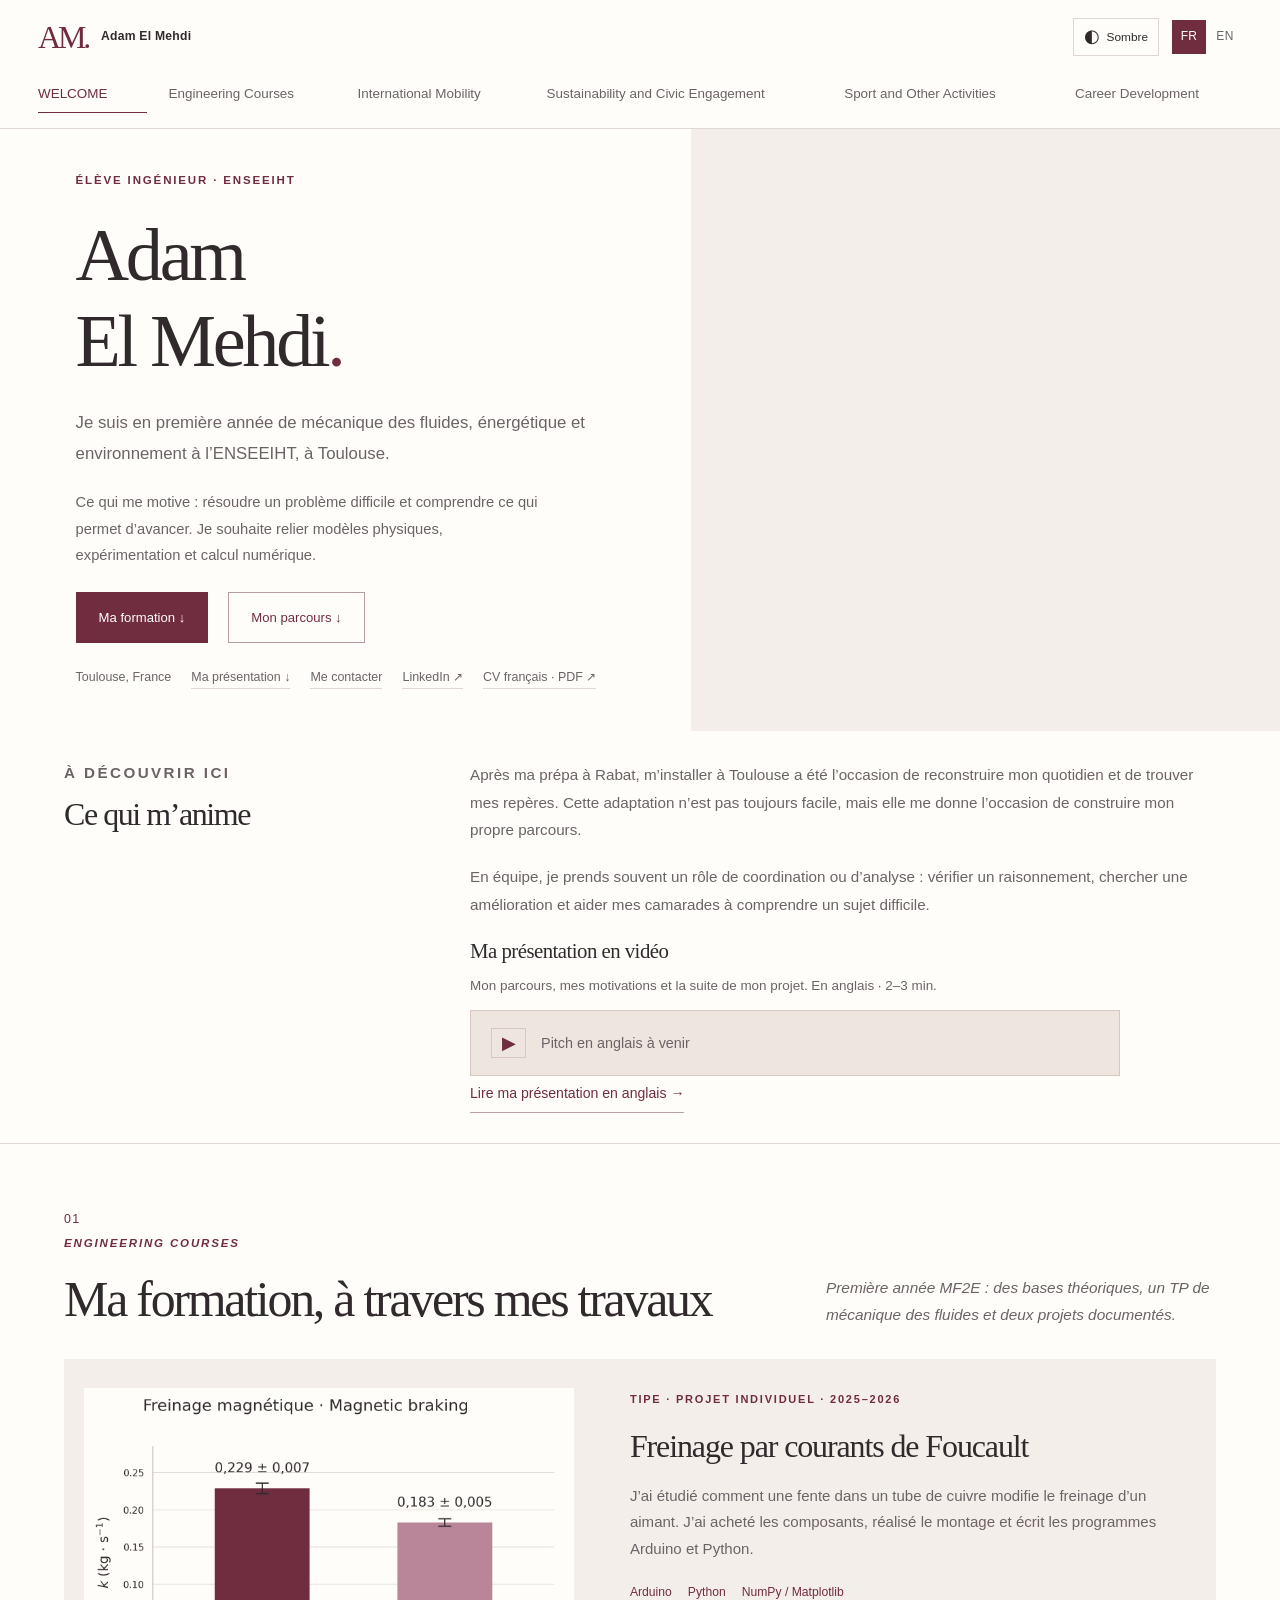
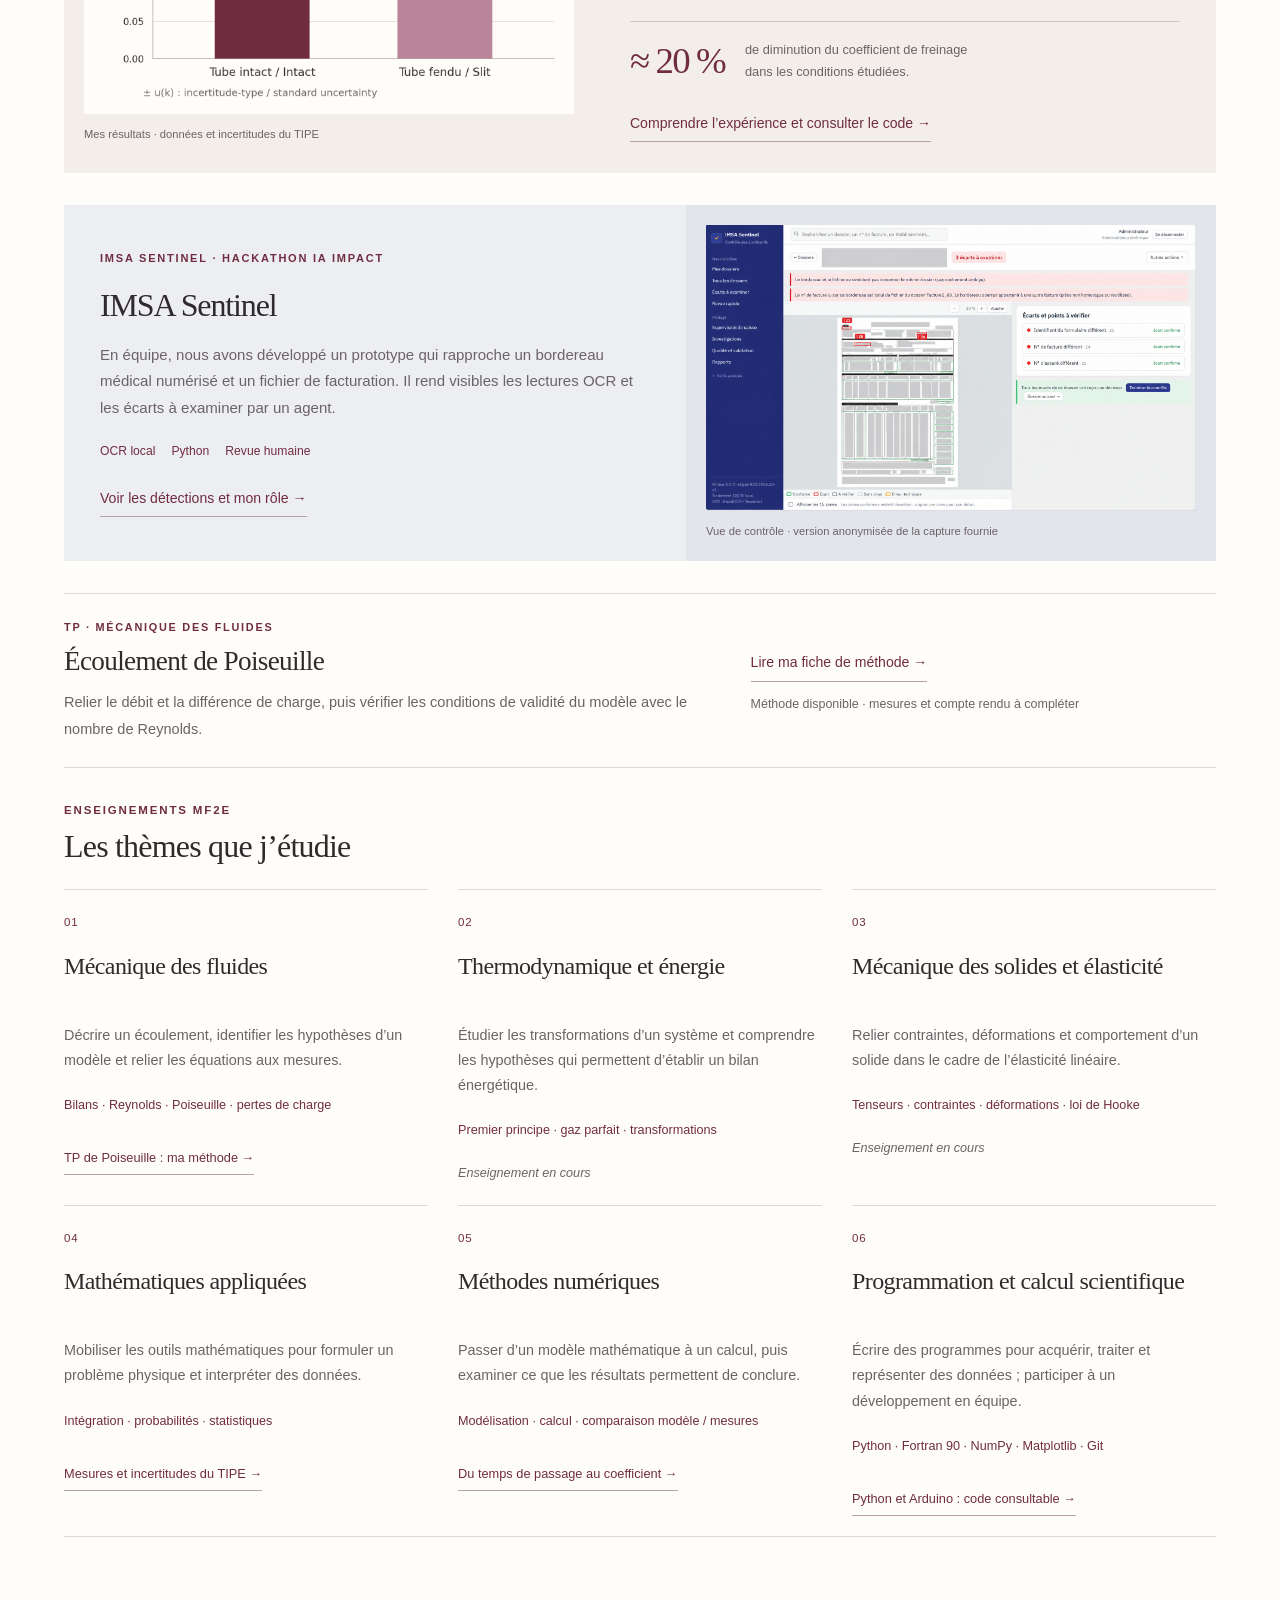
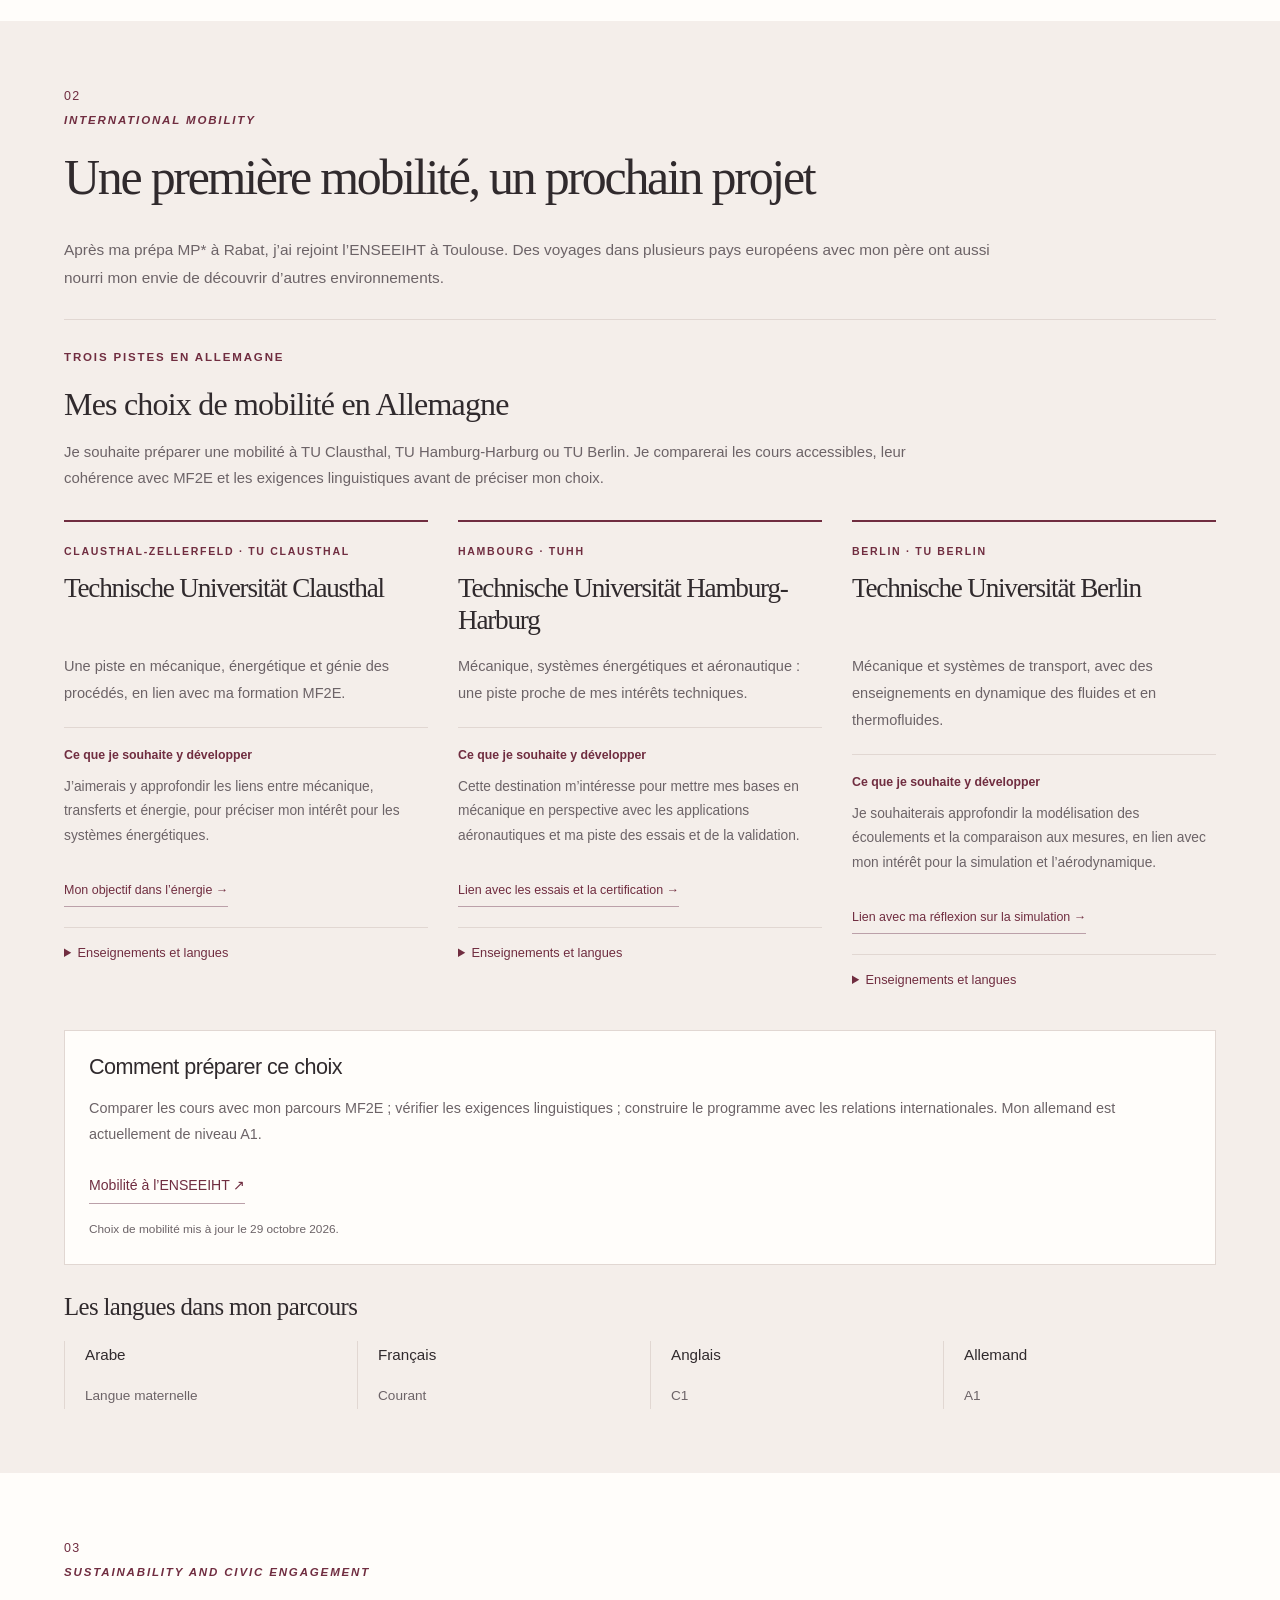
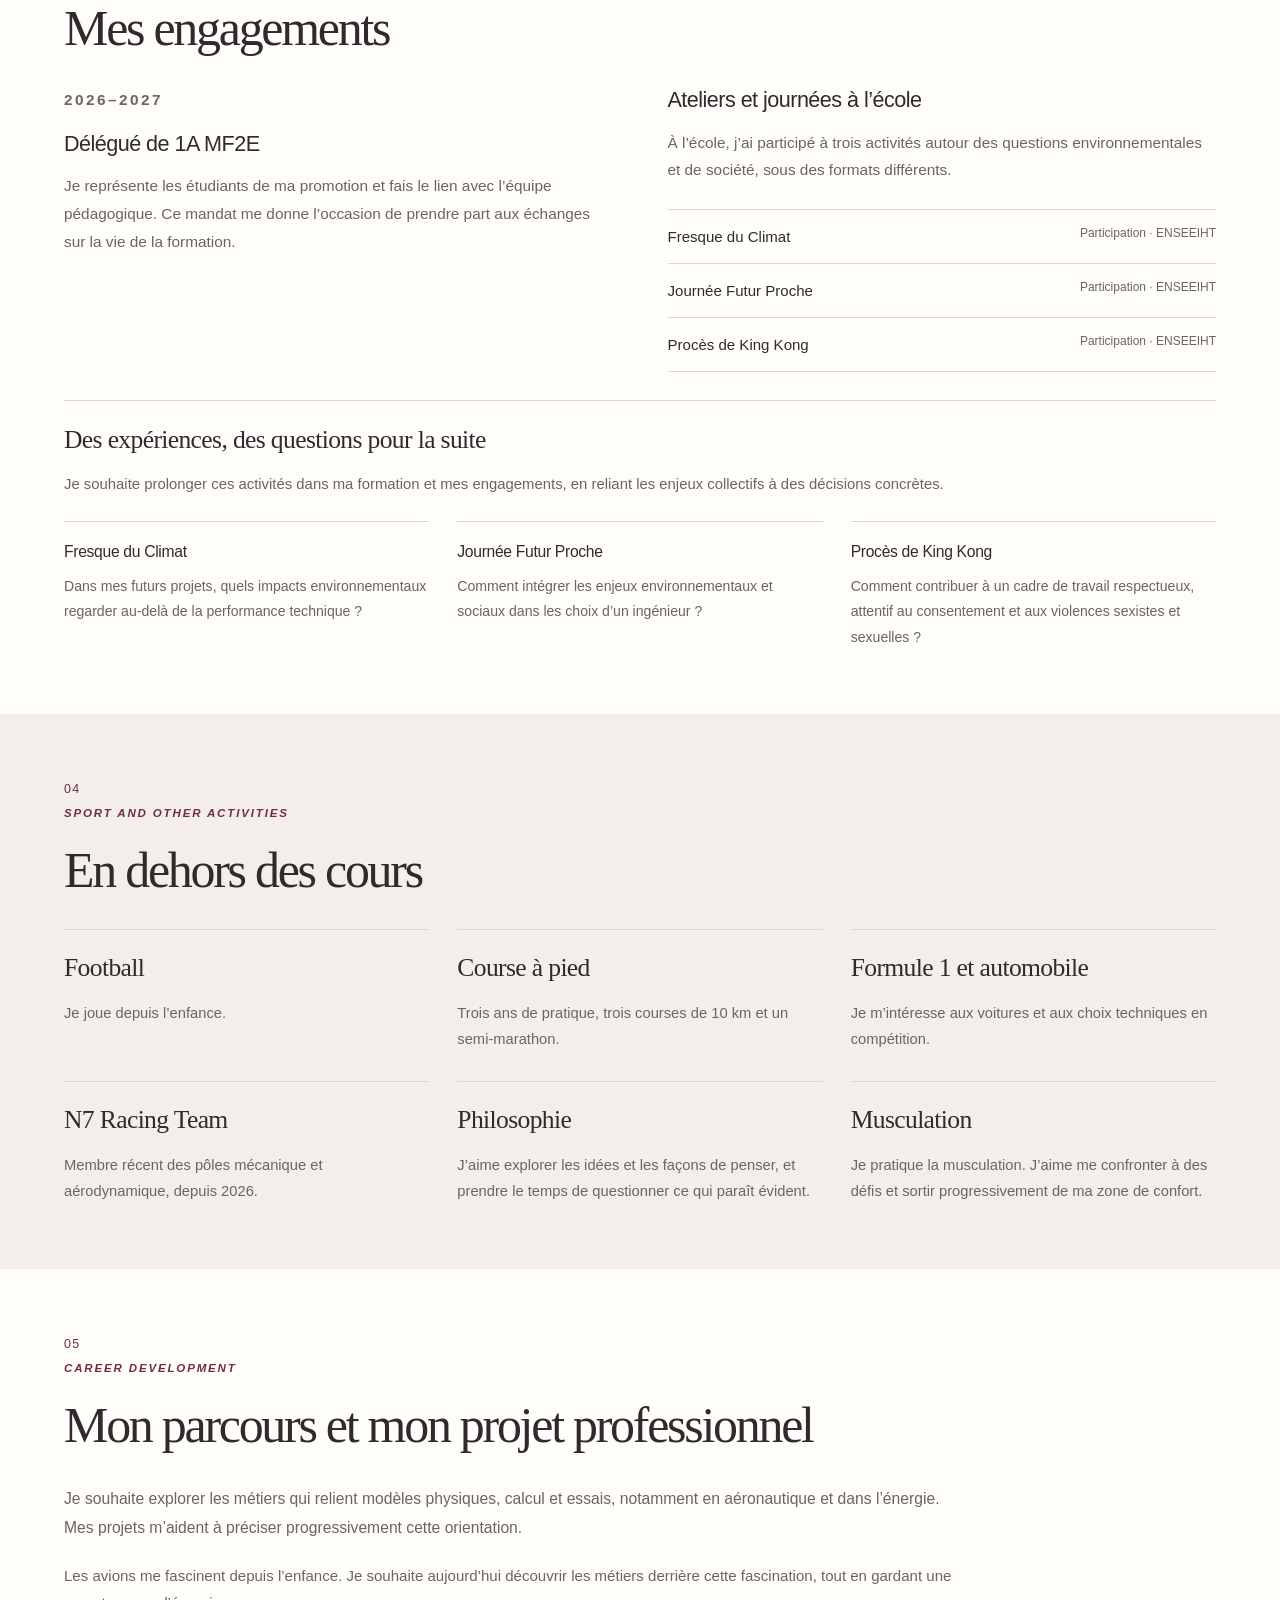
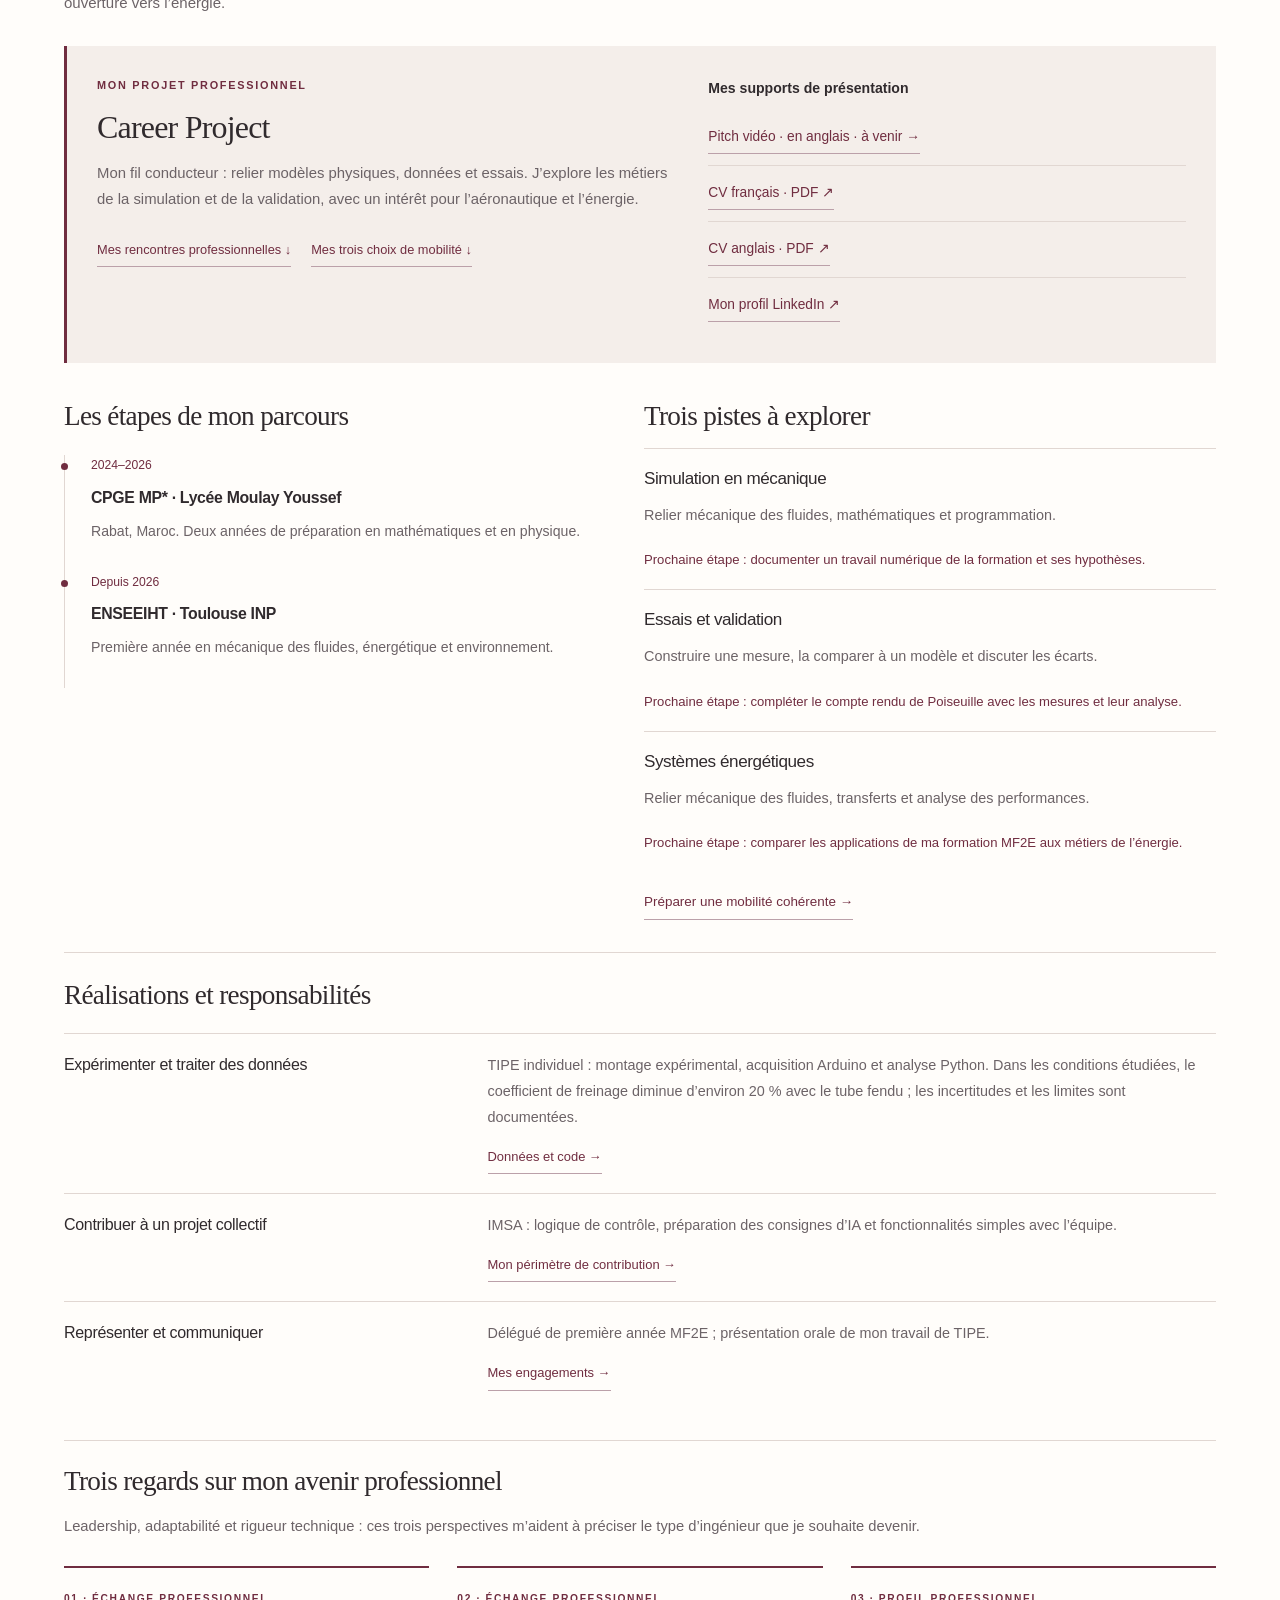
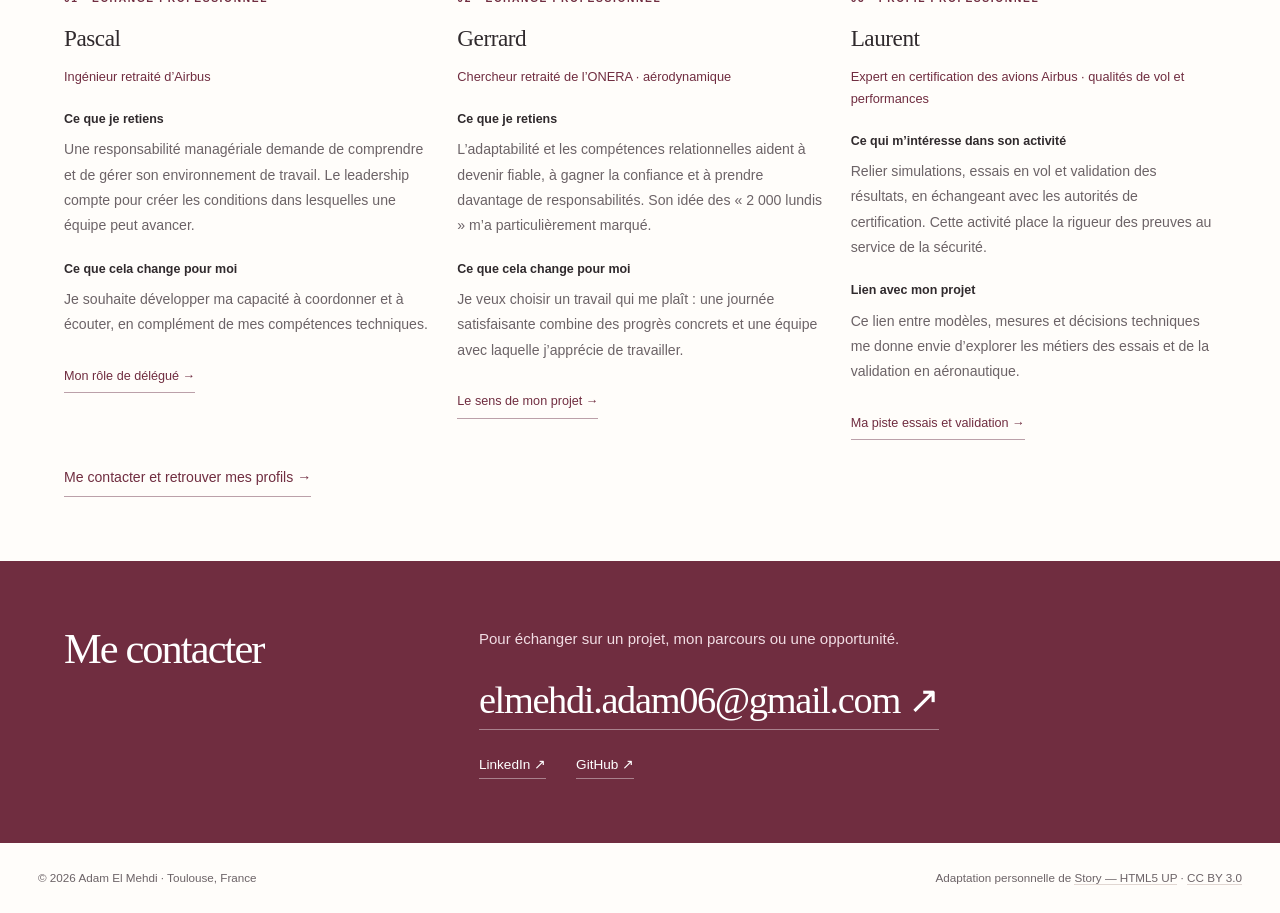
==== commit dd0fbee4: "Align personal story, professional role models and English pitch" ====
--- a/index.html
+++ b/index.html
@@ -41,7 +41,7 @@
 <h1>Adam<br>El Mehdi<span class="name-accent">.</span>
 </h1>
 <p class="lede" data-fr="Je suis en première année de mécanique des fluides, énergétique et environnement à l’ENSEEIHT, à Toulouse." data-en="I am a first-year engineering student in Fluid Mechanics, Energy and Environment at ENSEEIHT in Toulouse.">Je suis en première année de mécanique des fluides, énergétique et environnement à l’ENSEEIHT, à Toulouse.</p>
-<p class="hero-interests" data-fr="Je souhaite relier modélisation physique, expérimentation et calcul numérique pour comprendre des systèmes mécaniques et énergétiques." data-en="I want to connect physical modelling, experimentation and numerical computation to understand mechanical and energy systems.">Je souhaite relier modélisation physique, expérimentation et calcul numérique pour comprendre des systèmes mécaniques et énergétiques.</p>
+<p class="hero-interests" data-fr="Ce qui me motive : résoudre un problème difficile et comprendre ce qui permet d’avancer. Je souhaite relier modèles physiques, expérimentation et calcul numérique." data-en="What motivates me is solving a difficult problem and understanding what helps me move forward. I want to connect physical models, experiments and numerical computation.">Ce qui me motive : résoudre un problème difficile et comprendre ce qui permet d’avancer. Je souhaite relier modèles physiques, expérimentation et calcul numérique.</p>
 <div class="actions">
 <a href="#courses" class="button primary"><span data-fr="Ma formation ↓" data-en="My engineering courses ↓">Ma formation ↓</span></a><a href="#career" class="button"><span data-fr="Mon parcours ↓" data-en="My career development ↓">Mon parcours ↓</span></a>
 </div>
@@ -55,10 +55,10 @@
 </div></section><div id="presentation" class="intro-strip">
 <div>
 <p class="eyebrow" data-fr="À DÉCOUVRIR ICI" data-en="EXPLORE THIS PORTFOLIO">À DÉCOUVRIR ICI</p>
-<h2 data-fr="Des cours aux projets" data-en="From coursework to projects">Des cours aux projets</h2>
-</div>
-<div>
-<p data-fr="Je présente ici mes travaux, les choix derrière mes projets et mon parcours à l’ENSEEIHT. Les documents et le code permettent d’aller au-delà de cette présentation." data-en="Here I share my work, the choices behind my projects and my path at ENSEEIHT. Documents and code provide a closer look beyond this introduction.">Je présente ici mes travaux, les choix derrière mes projets et mon parcours à l’ENSEEIHT. Les documents et le code permettent d’aller au-delà de cette présentation.</p>
+<h2 data-fr="Ce qui m’anime" data-en="What drives me">Ce qui m’anime</h2>
+</div>
+<div>
+<p data-fr="Après ma prépa à Rabat, m’installer à Toulouse a été l’occasion de reconstruire mon quotidien et de trouver mes repères. Cette adaptation n’est pas toujours facile, mais elle me donne l’occasion de construire mon propre parcours." data-en="After preparatory studies in Rabat, moving to Toulouse meant rebuilding my daily life and finding my feet. Adapting is not always easy, but it gives me the opportunity to build my own path.">Après ma prépa à Rabat, m’installer à Toulouse a été l’occasion de reconstruire mon quotidien et de trouver mes repères. Cette adaptation n’est pas toujours facile, mais elle me donne l’occasion de construire mon propre parcours.</p><p data-fr="En équipe, je prends souvent un rôle de coordination ou d’analyse : vérifier un raisonnement, chercher une amélioration et aider mes camarades à comprendre un sujet difficile." data-en="In teams, I often take a coordinating or analytical role: checking reasoning, looking for improvements and helping classmates understand a difficult topic.">En équipe, je prends souvent un rôle de coordination ou d’analyse : vérifier un raisonnement, chercher une amélioration et aider mes camarades à comprendre un sujet difficile.</p>
 <div id="pitch" class="pitch-block compact-pitch">
 <h2 class="pitch-heading" data-fr="Ma présentation en vidéo" data-en="My video introduction">Ma présentation en vidéo</h2>
 <p class="pitch-context" data-fr="Mon parcours, mes motivations et la suite de mon projet. En anglais · 2–3 min." data-en="My background, what motivates me and my next steps. In English · 2–3 min.">Mon parcours, mes motivations et la suite de mon projet. En anglais · 2–3 min.</p>
@@ -66,6 +66,7 @@
 <span class="pitch-icon" aria-hidden="true">▶</span><p data-fr="Pitch en anglais à venir" data-en="English pitch coming soon">Pitch en anglais à venir</p>
 </div>
 <video id="pitch-video" hidden controls playsinline preload="metadata" aria-label="Vidéo de présentation d’Adam El Mehdi"></video>
+<a href="docs/pitch-adam-el-mehdi-en.txt" class="text-link"><span data-fr="Lire ma présentation en anglais →" data-en="Read my introduction in English →">Lire ma présentation en anglais →</span></a>
 </div>
 </div>
 </div>
@@ -154,7 +155,7 @@
 </div></details></article><article class="university-card"><p class="eyebrow" data-fr="Hambourg · TUHH" data-en="Hamburg · TUHH">Hambourg · TUHH</p>
 <h4>Technische Universität Hamburg-Harburg</h4>
 <p data-fr="Mécanique, systèmes énergétiques et aéronautique : une piste proche de mes intérêts techniques." data-en="Mechanical engineering, energy systems and aeronautics align with my technical interests.">Mécanique, systèmes énergétiques et aéronautique : une piste proche de mes intérêts techniques.</p>
-<div class="mobility-rationale"><p class="rationale-label" data-fr="Ce que je souhaite y développer" data-en="What I want to develop">Ce que je souhaite y développer</p><p data-fr="Cette destination m’intéresse pour mettre mes bases en mécanique en perspective avec les applications aéronautiques et ma piste des essais et de la validation." data-en="This destination interests me as a way to connect my foundations in mechanics with aerospace applications and my exploration of testing and validation.">Cette destination m’intéresse pour mettre mes bases en mécanique en perspective avec les applications aéronautiques et ma piste des essais et de la validation.</p><a href="#role-model-airbus" class="text-link"><span data-fr="Lien avec ma réflexion sur l’aéronautique →" data-en="Connection to my aerospace interests →">Lien avec ma réflexion sur l’aéronautique →</span></a></div>
+<div class="mobility-rationale"><p class="rationale-label" data-fr="Ce que je souhaite y développer" data-en="What I want to develop">Ce que je souhaite y développer</p><p data-fr="Cette destination m’intéresse pour mettre mes bases en mécanique en perspective avec les applications aéronautiques et ma piste des essais et de la validation." data-en="This destination interests me as a way to connect my foundations in mechanics with aerospace applications and my exploration of testing and validation.">Cette destination m’intéresse pour mettre mes bases en mécanique en perspective avec les applications aéronautiques et ma piste des essais et de la validation.</p><a href="#role-model-laurent" class="text-link"><span data-fr="Lien avec les essais et la certification →" data-en="Connection to testing and certification →">Lien avec les essais et la certification →</span></a></div>
 <details class="partner-details"><summary><span data-fr="Enseignements et langues" data-en="Teaching and languages">Enseignements et langues</span></summary><p class="language-note" data-fr="L’offre aéronautique est principalement en allemand, avec certains cours en anglais." data-en="Aeronautics is mainly taught in German, with some courses in English.">L’offre aéronautique est principalement en allemand, avec certains cours en anglais.</p>
 <div class="university-links">
 <a href="https://www.tuhh.de/tuhh/en/studying/before-studying/degree-courses/masters-programs/aeronautics" class="text-link" target="_blank" rel="noopener noreferrer"><span data-fr="Enseignements et langues ↗" data-en="Teaching and languages ↗">Enseignements et langues ↗</span></a>
@@ -223,11 +224,12 @@
 <p data-fr="Trois ans de pratique, trois courses de 10 km et un semi-marathon." data-en="Three years of running, three 10 km races and a half marathon.">Trois ans de pratique, trois courses de 10 km et un semi-marathon.</p></article><article><h3 data-fr="Formule 1 et automobile" data-en="Formula 1 and cars">Formule 1 et automobile</h3>
 <p data-fr="Je m’intéresse aux voitures et aux choix techniques en compétition." data-en="I am interested in cars and the technical choices made in motorsport.">Je m’intéresse aux voitures et aux choix techniques en compétition.</p></article><article><h3 data-fr="N7 Racing Team" data-en="N7 Racing Team">N7 Racing Team</h3>
 <p data-fr="Membre récent des pôles mécanique et aérodynamique, depuis 2026." data-en="A recent member of the mechanical and aerodynamic teams, since 2026.">Membre récent des pôles mécanique et aérodynamique, depuis 2026.</p></article>
+<article><h3 data-fr="Philosophie" data-en="Philosophy">Philosophie</h3><p data-fr="J’aime explorer les idées et les façons de penser, et prendre le temps de questionner ce qui paraît évident." data-en="I enjoy exploring ideas and ways of thinking, and taking time to question what seems obvious.">J’aime explorer les idées et les façons de penser, et prendre le temps de questionner ce qui paraît évident.</p></article><article><h3 data-fr="Musculation" data-en="Strength training">Musculation</h3><p data-fr="Je pratique la musculation. J’aime me confronter à des défis et sortir progressivement de ma zone de confort." data-en="I practise strength training. I enjoy taking on challenges and gradually stepping outside my comfort zone.">Je pratique la musculation. J’aime me confronter à des défis et sortir progressivement de ma zone de confort.</p></article>
 </div>
 </div></section><section id="career" data-nav-section class="section-shell"><header class="section-heading"><div>
 <span class="section-index">05</span><p class="eyebrow" data-fr="CAREER DEVELOPMENT" data-en="CAREER DEVELOPMENT">CAREER DEVELOPMENT</p>
 <h2 data-fr="Mon parcours et mon projet professionnel" data-en="My background and career direction">Mon parcours et mon projet professionnel</h2>
-</div></header><div class="career-profile"><p class="lede" data-fr="Je souhaite explorer les métiers qui relient modèles physiques, calcul et essais, notamment en aéronautique et dans l’énergie. Mes projets m’aident à préciser progressivement cette orientation." data-en="I want to explore careers connecting physical models, computation and testing, particularly in aerospace and energy. My projects help me gradually refine that direction.">Je souhaite explorer les métiers qui relient modèles physiques, calcul et essais, notamment en aéronautique et dans l’énergie. Mes projets m’aident à préciser progressivement cette orientation.</p></div>
+</div></header><div class="career-profile"><p class="lede" data-fr="Je souhaite explorer les métiers qui relient modèles physiques, calcul et essais, notamment en aéronautique et dans l’énergie. Mes projets m’aident à préciser progressivement cette orientation." data-en="I want to explore careers connecting physical models, computation and testing, particularly in aerospace and energy. My projects help me gradually refine that direction.">Je souhaite explorer les métiers qui relient modèles physiques, calcul et essais, notamment en aéronautique et dans l’énergie. Mes projets m’aident à préciser progressivement cette orientation.</p><p class="personal-career-note" data-fr="Les avions me fascinent depuis l’enfance. Je souhaite aujourd’hui découvrir les métiers derrière cette fascination, tout en gardant une ouverture vers l’énergie." data-en="Aircraft have fascinated me since childhood. I now want to discover the careers behind that fascination, while keeping an interest in energy.">Les avions me fascinent depuis l’enfance. Je souhaite aujourd’hui découvrir les métiers derrière cette fascination, tout en gardant une ouverture vers l’énergie.</p></div>
 <div id="career-project" class="career-project-hub"><div class="career-project-intro"><p class="eyebrow" data-fr="MON PROJET PROFESSIONNEL" data-en="MY CAREER PROJECT">MON PROJET PROFESSIONNEL</p><h3>Career Project</h3><p data-fr="Mon fil conducteur : relier modèles physiques, données et essais. J’explore les métiers de la simulation et de la validation, avec un intérêt pour l’aéronautique et l’énergie." data-en="My common thread is connecting physical models, data and testing. I am exploring simulation and validation careers, with an interest in aerospace and energy.">Mon fil conducteur : relier modèles physiques, données et essais. J’explore les métiers de la simulation et de la validation, avec un intérêt pour l’aéronautique et l’énergie.</p><div class="career-jump-links"><a href="#role-models" class="text-link"><span data-fr="Mes rencontres professionnelles ↓" data-en="My professional conversations ↓">Mes rencontres professionnelles ↓</span></a><a href="#mobility" class="text-link"><span data-fr="Mes trois choix de mobilité ↓" data-en="My three study-abroad choices ↓">Mes trois choix de mobilité ↓</span></a></div></div><div class="career-resources"><p class="resource-heading" data-fr="Mes supports de présentation" data-en="My professional resources">Mes supports de présentation</p><ul><li><a href="#pitch" class="text-link"><span data-fr="Pitch vidéo · en anglais · à venir →" data-en="Video pitch · in English · coming soon →">Pitch vidéo · en anglais · à venir →</span></a></li><li><a href="docs/cv-adam-el-mehdi-fr.pdf" class="text-link" target="_blank" rel="noopener noreferrer"><span data-fr="CV français · PDF ↗" data-en="French CV · PDF ↗">CV français · PDF ↗</span></a></li><li><a href="docs/cv-adam-el-mehdi-en.pdf" class="text-link" target="_blank" rel="noopener noreferrer"><span data-fr="CV anglais · PDF ↗" data-en="English CV · PDF ↗">CV anglais · PDF ↗</span></a></li><li><a href="https://www.linkedin.com/in/adam-el-mehdi" class="text-link" target="_blank" rel="noopener noreferrer"><span data-fr="Mon profil LinkedIn ↗" data-en="My LinkedIn profile ↗">Mon profil LinkedIn ↗</span></a></li></ul></div></div>
 <div class="career-background">
 <div>
@@ -255,7 +257,7 @@
 <p data-fr="Construire une mesure, la comparer à un modèle et discuter les écarts." data-en="Design a measurement, compare it with a model and discuss discrepancies.">Construire une mesure, la comparer à un modèle et discuter les écarts.</p>
 <p class="next-action" data-fr="Prochaine étape : compléter le compte rendu de Poiseuille avec les mesures et leur analyse." data-en="Next step: complete the Poiseuille report with measurements and analysis.">Prochaine étape : compléter le compte rendu de Poiseuille avec les mesures et leur analyse.</p>
 </div>
-<div id="career-energy" class="career-path"><h4 data-fr="Systèmes énergétiques" data-en="Energy systems">Systèmes énergétiques</h4><p data-fr="Relier mécanique des fluides, transferts et analyse des performances." data-en="Connect fluid mechanics, transfer processes and performance analysis.">Relier mécanique des fluides, transferts et analyse des performances.</p><p class="next-action" data-fr="Prochaine étape : rencontrer un professionnel de l’énergie pour mieux comprendre ses missions et les compétences mobilisées." data-en="Next step: speak with an energy professional to understand their work and the skills it involves.">Prochaine étape : rencontrer un professionnel de l’énergie pour mieux comprendre ses missions et les compétences mobilisées.</p></div>
+<div id="career-energy" class="career-path"><h4 data-fr="Systèmes énergétiques" data-en="Energy systems">Systèmes énergétiques</h4><p data-fr="Relier mécanique des fluides, transferts et analyse des performances." data-en="Connect fluid mechanics, transfer processes and performance analysis.">Relier mécanique des fluides, transferts et analyse des performances.</p><p class="next-action" data-fr="Prochaine étape : comparer les applications de ma formation MF2E aux métiers de l’énergie." data-en="Next step: explore how my MF2E studies apply to energy careers.">Prochaine étape : comparer les applications de ma formation MF2E aux métiers de l’énergie.</p></div>
 <a href="#mobility" class="text-link"><span data-fr="Préparer une mobilité cohérente →" data-en="Prepare an aligned study period abroad →">Préparer une mobilité cohérente →</span></a>
 </div>
 </div>
@@ -275,7 +277,7 @@
 <a href="#sustainability" class="text-link"><span data-fr="Mes engagements →" data-en="My involvement →">Mes engagements →</span></a>
 </div></article>
 </div>
-<div id="role-models" class="career-conversations role-models"><h3 data-fr="Des rencontres pour préciser mon orientation" data-en="Conversations that inform my choices">Des rencontres pour préciser mon orientation</h3><p data-fr="J’ai échangé avec un ingénieur retraité d’Airbus et un chercheur retraité de l’ONERA spécialisé en aérodynamique aérospatiale. De ces deux rencontres, je retiens l’importance de présenter clairement son parcours et son travail, ainsi que la place de la communication dans une équipe." data-en="I spoke with a retired Airbus engineer and a retired ONERA researcher specialising in aerospace aerodynamics. From these two conversations, I took away the importance of explaining my background and work clearly, and the role of communication within a team.">J’ai échangé avec un ingénieur retraité d’Airbus et un chercheur retraité de l’ONERA spécialisé en aérodynamique aérospatiale. De ces deux rencontres, je retiens l’importance de présenter clairement son parcours et son travail, ainsi que la place de la communication dans une équipe.</p><div class="role-model-grid"><article id="role-model-airbus" class="role-model-card"><p class="eyebrow" data-fr="01 · RENCONTRE RÉALISÉE" data-en="01 · CONVERSATION COMPLETED">01 · RENCONTRE RÉALISÉE</p><h4 data-fr="Un regard sur l’industrie aéronautique" data-en="A perspective on the aerospace industry">Un regard sur l’industrie aéronautique</h4><p class="role-model-profile" data-fr="Ingénieur retraité d’Airbus" data-en="Retired Airbus engineer">Ingénieur retraité d’Airbus</p><dl><dt data-fr="Ce que je souhaite explorer" data-en="What I want to explore">Ce que je souhaite explorer</dt><dd data-fr="La façon dont les bases scientifiques se traduisent en décisions techniques et en travail collectif dans l’industrie." data-en="How scientific foundations translate into technical decisions and teamwork in industry.">La façon dont les bases scientifiques se traduisent en décisions techniques et en travail collectif dans l’industrie.</dd><dt data-fr="Lien avec mon projet" data-en="Connection to my plans">Lien avec mon projet</dt><dd data-fr="Approfondir la piste des essais et de la validation en aéronautique, puis mieux comprendre les missions quotidiennes de ces métiers." data-en="Explore aerospace testing and validation, then gain a clearer understanding of the day-to-day work involved.">Approfondir la piste des essais et de la validation en aéronautique, puis mieux comprendre les missions quotidiennes de ces métiers.</dd></dl><a href="#career-testing" class="text-link"><span data-fr="Ma piste essais et validation →" data-en="My testing and validation direction →">Ma piste essais et validation →</span></a></article><article id="role-model-onera" class="role-model-card"><p class="eyebrow" data-fr="02 · RENCONTRE RÉALISÉE" data-en="02 · CONVERSATION COMPLETED">02 · RENCONTRE RÉALISÉE</p><h4 data-fr="Un regard sur la recherche en aérodynamique" data-en="A perspective on aerodynamics research">Un regard sur la recherche en aérodynamique</h4><p class="role-model-profile" data-fr="Chercheur retraité de l’ONERA · aérodynamique aérospatiale" data-en="Retired ONERA researcher · aerospace aerodynamics">Chercheur retraité de l’ONERA · aérodynamique aérospatiale</p><dl><dt data-fr="Ce que je souhaite explorer" data-en="What I want to explore">Ce que je souhaite explorer</dt><dd data-fr="Les liens entre compréhension des écoulements, modèles, calcul numérique et confrontation aux mesures." data-en="The connections between understanding flows, models, numerical computation and comparison with measurements.">Les liens entre compréhension des écoulements, modèles, calcul numérique et confrontation aux mesures.</dd><dt data-fr="Lien avec mon projet" data-en="Connection to my plans">Lien avec mon projet</dt><dd data-fr="Approfondir la simulation en mécanique et apprendre à justifier les hypothèses d’un modèle, puis à discuter ses limites." data-en="Develop my interest in simulation in mechanics and learn to justify model assumptions and discuss their limitations.">Approfondir la simulation en mécanique et apprendre à justifier les hypothèses d’un modèle, puis à discuter ses limites.</dd></dl><a href="#career-simulation" class="text-link"><span data-fr="Ma piste simulation →" data-en="My simulation direction →">Ma piste simulation →</span></a></article><article id="role-model-next" class="role-model-card upcoming-profile"><p class="eyebrow" data-fr="03 · PROCHAINE ÉTAPE" data-en="03 · NEXT STEP">03 · PROCHAINE ÉTAPE</p><h4 data-fr="Compléter mon regard sur l’énergie" data-en="Add a perspective on energy">Compléter mon regard sur l’énergie</h4><p class="role-model-profile" data-fr="Une troisième rencontre à préparer" data-en="A third conversation to prepare">Une troisième rencontre à préparer</p><p data-fr="Je souhaite compléter ces échanges par le témoignage d’un professionnel de l’énergie. L’objectif : comprendre ses missions, ses outils et les choix de formation utiles pour y accéder." data-en="I would like to complement these conversations with an energy professional’s perspective. My aim is to understand their work, tools and relevant study choices.">Je souhaite compléter ces échanges par le témoignage d’un professionnel de l’énergie. L’objectif : comprendre ses missions, ses outils et les choix de formation utiles pour y accéder.</p><a href="#career-energy" class="text-link"><span data-fr="Mon intérêt pour l’énergie →" data-en="My interest in energy →">Mon intérêt pour l’énergie →</span></a><!-- À remplacer par le troisième profil réellement rencontré et les enseignements précis d’Adam. --></article></div></div>
+<div id="role-models" class="career-conversations role-models"><h3 data-fr="Trois regards sur mon avenir professionnel" data-en="Three perspectives on my professional future">Trois regards sur mon avenir professionnel</h3><p data-fr="Leadership, adaptabilité et rigueur technique : ces trois perspectives m’aident à préciser le type d’ingénieur que je souhaite devenir." data-en="Leadership, adaptability and technical rigour: these three perspectives help me clarify the kind of engineer I want to become.">Leadership, adaptabilité et rigueur technique : ces trois perspectives m’aident à préciser le type d’ingénieur que je souhaite devenir.</p><div class="role-model-grid"><article id="role-model-airbus" class="role-model-card"><p class="eyebrow" data-fr="01 · ÉCHANGE PROFESSIONNEL" data-en="01 · PROFESSIONAL CONVERSATION">01 · ÉCHANGE PROFESSIONNEL</p><h4>Pascal</h4><p class="role-model-profile" data-fr="Ingénieur retraité d’Airbus" data-en="Retired Airbus engineer">Ingénieur retraité d’Airbus</p><dl><dt data-fr="Ce que je retiens" data-en="What I take away">Ce que je retiens</dt><dd data-fr="Une responsabilité managériale demande de comprendre et de gérer son environnement de travail. Le leadership compte pour créer les conditions dans lesquelles une équipe peut avancer." data-en="Management involves understanding and managing the working environment. Leadership matters in creating the conditions that allow a team to move forward.">Une responsabilité managériale demande de comprendre et de gérer son environnement de travail. Le leadership compte pour créer les conditions dans lesquelles une équipe peut avancer.</dd><dt data-fr="Ce que cela change pour moi" data-en="What this means for me">Ce que cela change pour moi</dt><dd data-fr="Je souhaite développer ma capacité à coordonner et à écouter, en complément de mes compétences techniques." data-en="I want to develop my ability to coordinate and listen, alongside my technical skills.">Je souhaite développer ma capacité à coordonner et à écouter, en complément de mes compétences techniques.</dd></dl><a href="#sustainability" class="text-link"><span data-fr="Mon rôle de délégué →" data-en="My student representative role →">Mon rôle de délégué →</span></a></article><article id="role-model-onera" class="role-model-card"><p class="eyebrow" data-fr="02 · ÉCHANGE PROFESSIONNEL" data-en="02 · PROFESSIONAL CONVERSATION">02 · ÉCHANGE PROFESSIONNEL</p><h4>Gerrard</h4><p class="role-model-profile" data-fr="Chercheur retraité de l’ONERA · aérodynamique" data-en="Retired ONERA researcher · aerodynamics">Chercheur retraité de l’ONERA · aérodynamique</p><dl><dt data-fr="Ce que je retiens" data-en="What I take away">Ce que je retiens</dt><dd data-fr="L’adaptabilité et les compétences relationnelles aident à devenir fiable, à gagner la confiance et à prendre davantage de responsabilités. Son idée des « 2 000 lundis » m’a particulièrement marqué." data-en="Adaptability and people skills help build reliability and trust, and prepare someone for greater responsibility. His idea of “two thousand Mondays” particularly stayed with me.">L’adaptabilité et les compétences relationnelles aident à devenir fiable, à gagner la confiance et à prendre davantage de responsabilités. Son idée des « 2 000 lundis » m’a particulièrement marqué.</dd><dt data-fr="Ce que cela change pour moi" data-en="What this means for me">Ce que cela change pour moi</dt><dd data-fr="Je veux choisir un travail qui me plaît : une journée satisfaisante combine des progrès concrets et une équipe avec laquelle j’apprécie de travailler." data-en="I want to choose work I enjoy: a satisfying day combines concrete progress with a team whose company I appreciate.">Je veux choisir un travail qui me plaît : une journée satisfaisante combine des progrès concrets et une équipe avec laquelle j’apprécie de travailler.</dd></dl><a href="#career-project" class="text-link"><span data-fr="Le sens de mon projet →" data-en="The purpose behind my plans →">Le sens de mon projet →</span></a></article><article id="role-model-laurent" class="role-model-card"><p class="eyebrow" data-fr="03 · PROFIL PROFESSIONNEL" data-en="03 · PROFESSIONAL PROFILE">03 · PROFIL PROFESSIONNEL</p><h4>Laurent</h4><p class="role-model-profile" data-fr="Expert en certification des avions Airbus · qualités de vol et performances" data-en="Airbus aircraft certification expert · handling qualities and performance">Expert en certification des avions Airbus · qualités de vol et performances</p><dl><dt data-fr="Ce qui m’intéresse dans son activité" data-en="What interests me in his work">Ce qui m’intéresse dans son activité</dt><dd data-fr="Relier simulations, essais en vol et validation des résultats, en échangeant avec les autorités de certification. Cette activité place la rigueur des preuves au service de la sécurité." data-en="Connecting simulations, flight tests and validation of results, while working with certification authorities. This work uses rigorous evidence in support of safety.">Relier simulations, essais en vol et validation des résultats, en échangeant avec les autorités de certification. Cette activité place la rigueur des preuves au service de la sécurité.</dd><dt data-fr="Lien avec mon projet" data-en="Connection to my plans">Lien avec mon projet</dt><dd data-fr="Ce lien entre modèles, mesures et décisions techniques me donne envie d’explorer les métiers des essais et de la validation en aéronautique." data-en="This connection between models, measurements and technical decisions makes me want to explore aerospace testing and validation careers.">Ce lien entre modèles, mesures et décisions techniques me donne envie d’explorer les métiers des essais et de la validation en aéronautique.</dd></dl><a href="#career-testing" class="text-link"><span data-fr="Ma piste essais et validation →" data-en="My testing and validation direction →">Ma piste essais et validation →</span></a></article></div></div>
 <div class="career-contact"><a href="#contact" class="text-link"><span data-fr="Me contacter et retrouver mes profils →" data-en="Contact me and find my profiles →">Me contacter et retrouver mes profils →</span></a></div></section><section id="contact" class="contact-section"><div class="section-shell contact-inner">
 <div><h2 data-fr="Me contacter" data-en="Get in touch">Me contacter</h2></div>
 <div>
--- a/assets/css/career-project.css
+++ b/assets/css/career-project.css
@@ -40,3 +40,9 @@
 @media(max-width:850px){.role-model-grid,.reflection-grid{grid-template-columns:1fr}.role-model-card{padding-top:20px}.role-model-card h4{max-width:600px}.role-model-card dl,.role-model-card>p{max-width:720px}.role-model-grid{gap:27px}.reflection-grid{gap:22px}.role-model-card .role-model-profile{margin-bottom:16px}}
 @media(max-width:700px){.career-project-hub{grid-template-columns:1fr;gap:23px;padding:22px 19px;margin-bottom:29px}.career-project-hub h3{font-size:1.85rem}.career-project-hub p{font-size:.91rem}.career-jump-links{flex-direction:column;align-items:flex-start;gap:12px}.career-resources .text-link{font-size:.85rem}.mobility-rationale p:not(.rationale-label){font-size:.89rem}.role-model-card h4{font-size:1.55rem}.role-model-card dd,.role-model-card p,.reflection-grid p{font-size:.91rem}.role-models>h3{font-size:1.7rem}}
 @media print{.career-project-hub,.role-model-grid,.reflection-grid{display:block}.career-project-hub{background:#fff;padding:20px}.role-model-card,.reflection-grid article{break-inside:avoid;margin-top:20px}}
+
+/* Personal interests remain compact as six entries. */
+.personal-career-note{font-size:.94rem;color:var(--muted);max-width:900px;margin-top:17px}
+.interests-grid{grid-template-columns:repeat(3,minmax(0,1fr))}
+@media(max-width:1100px){.interests-grid{grid-template-columns:repeat(2,minmax(0,1fr))}}
+@media(max-width:480px){.interests-grid{grid-template-columns:1fr}}
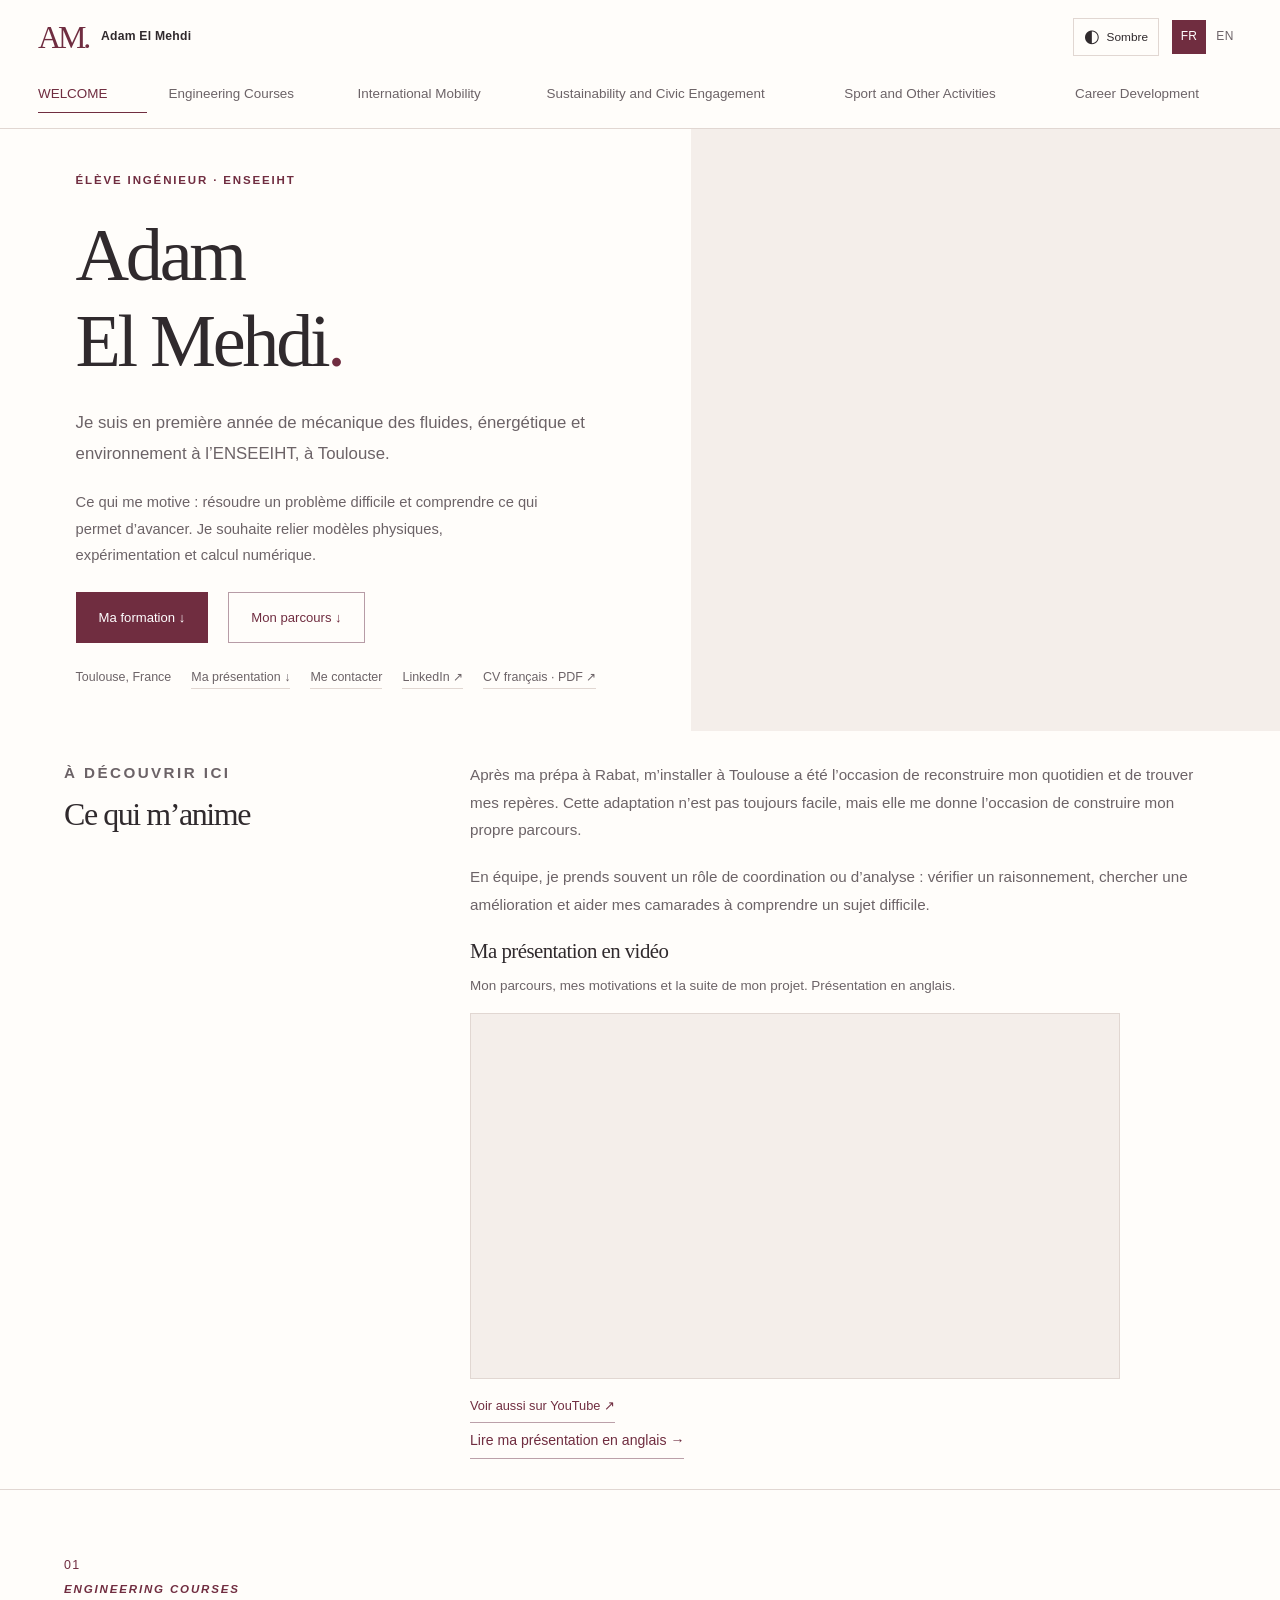
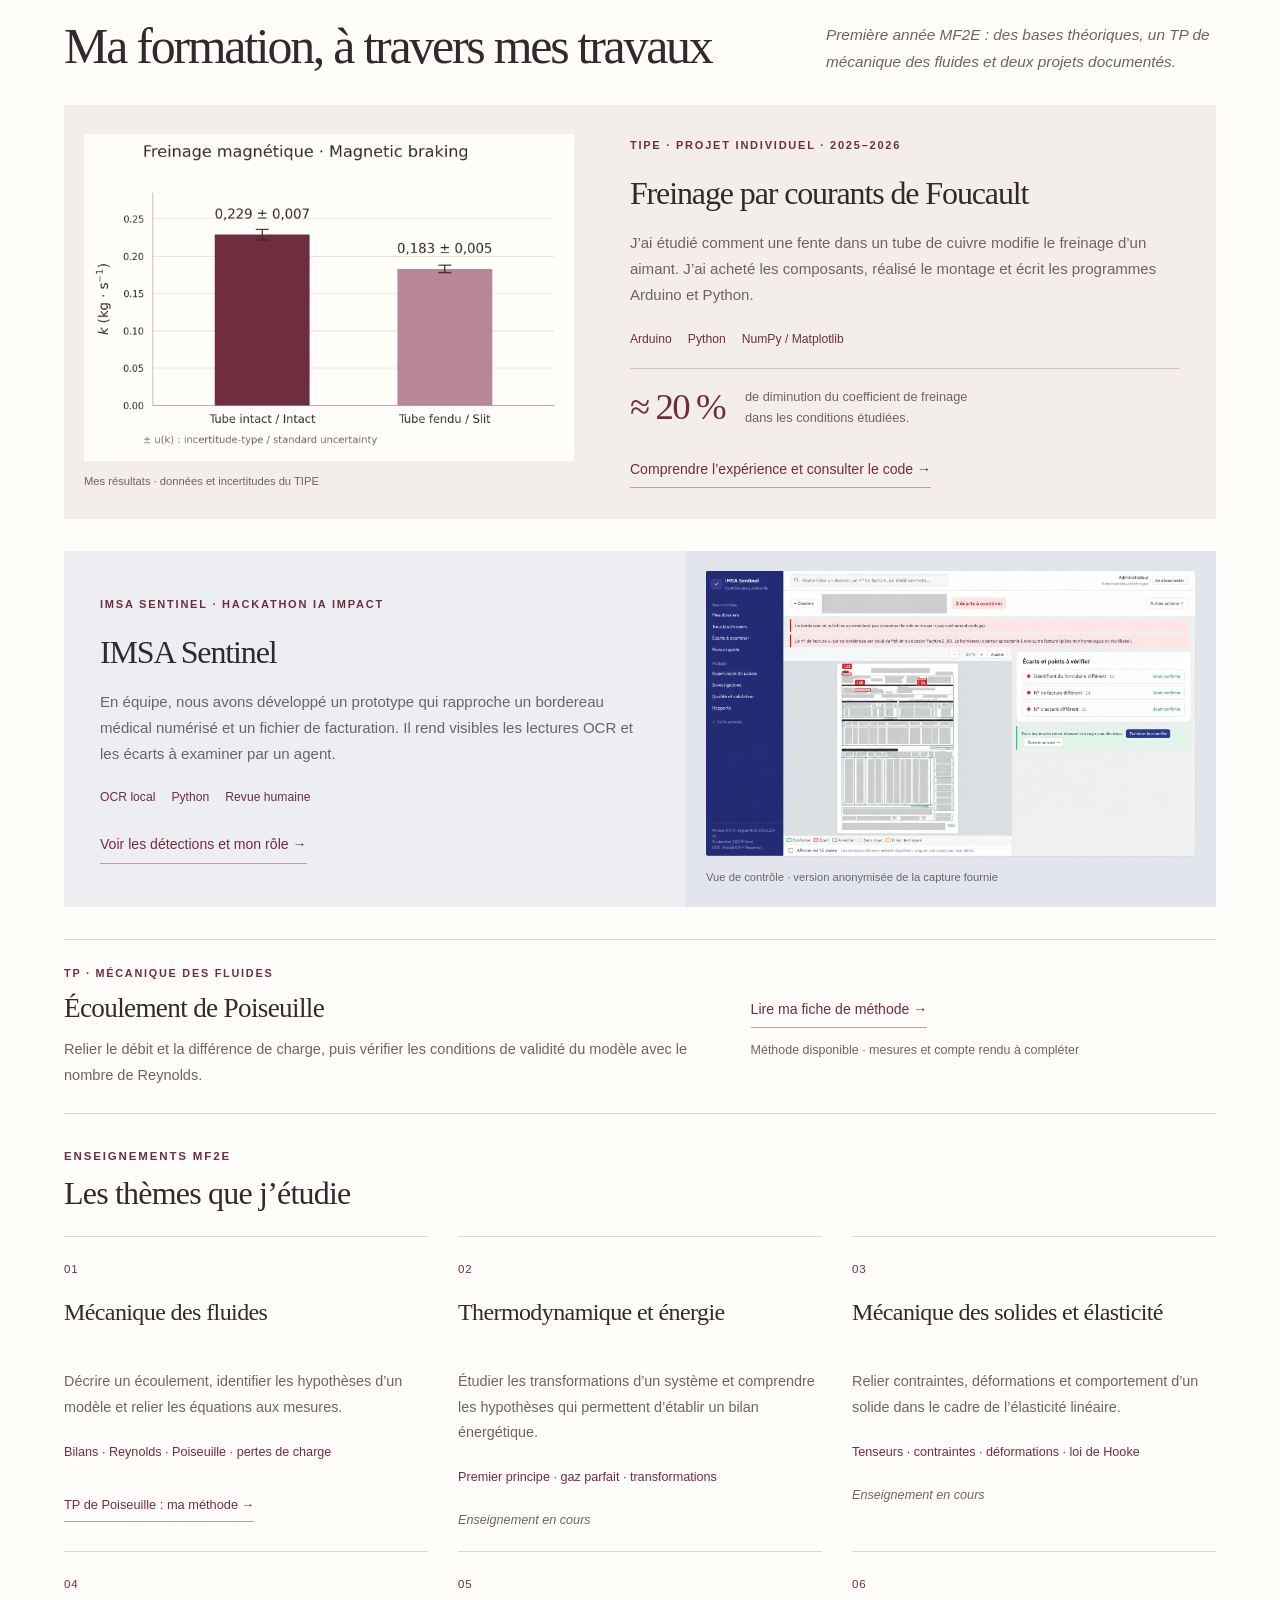
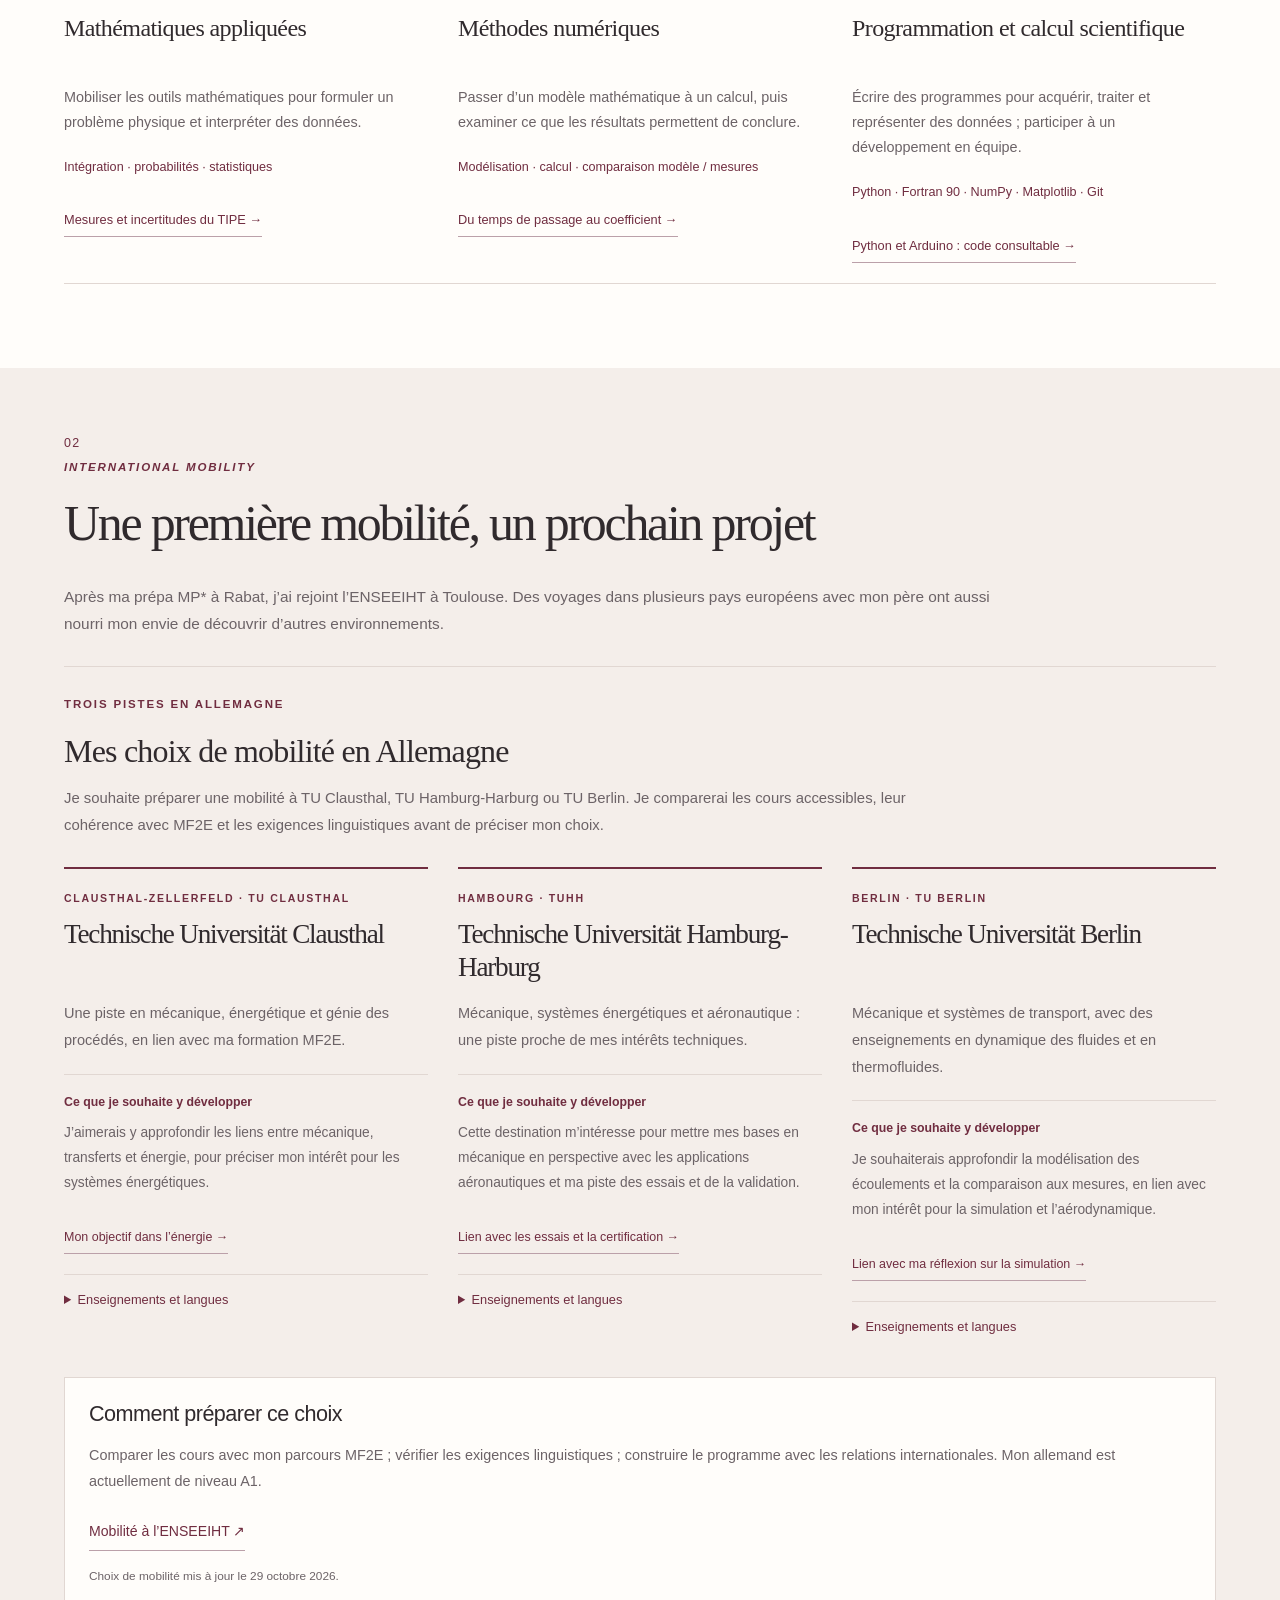
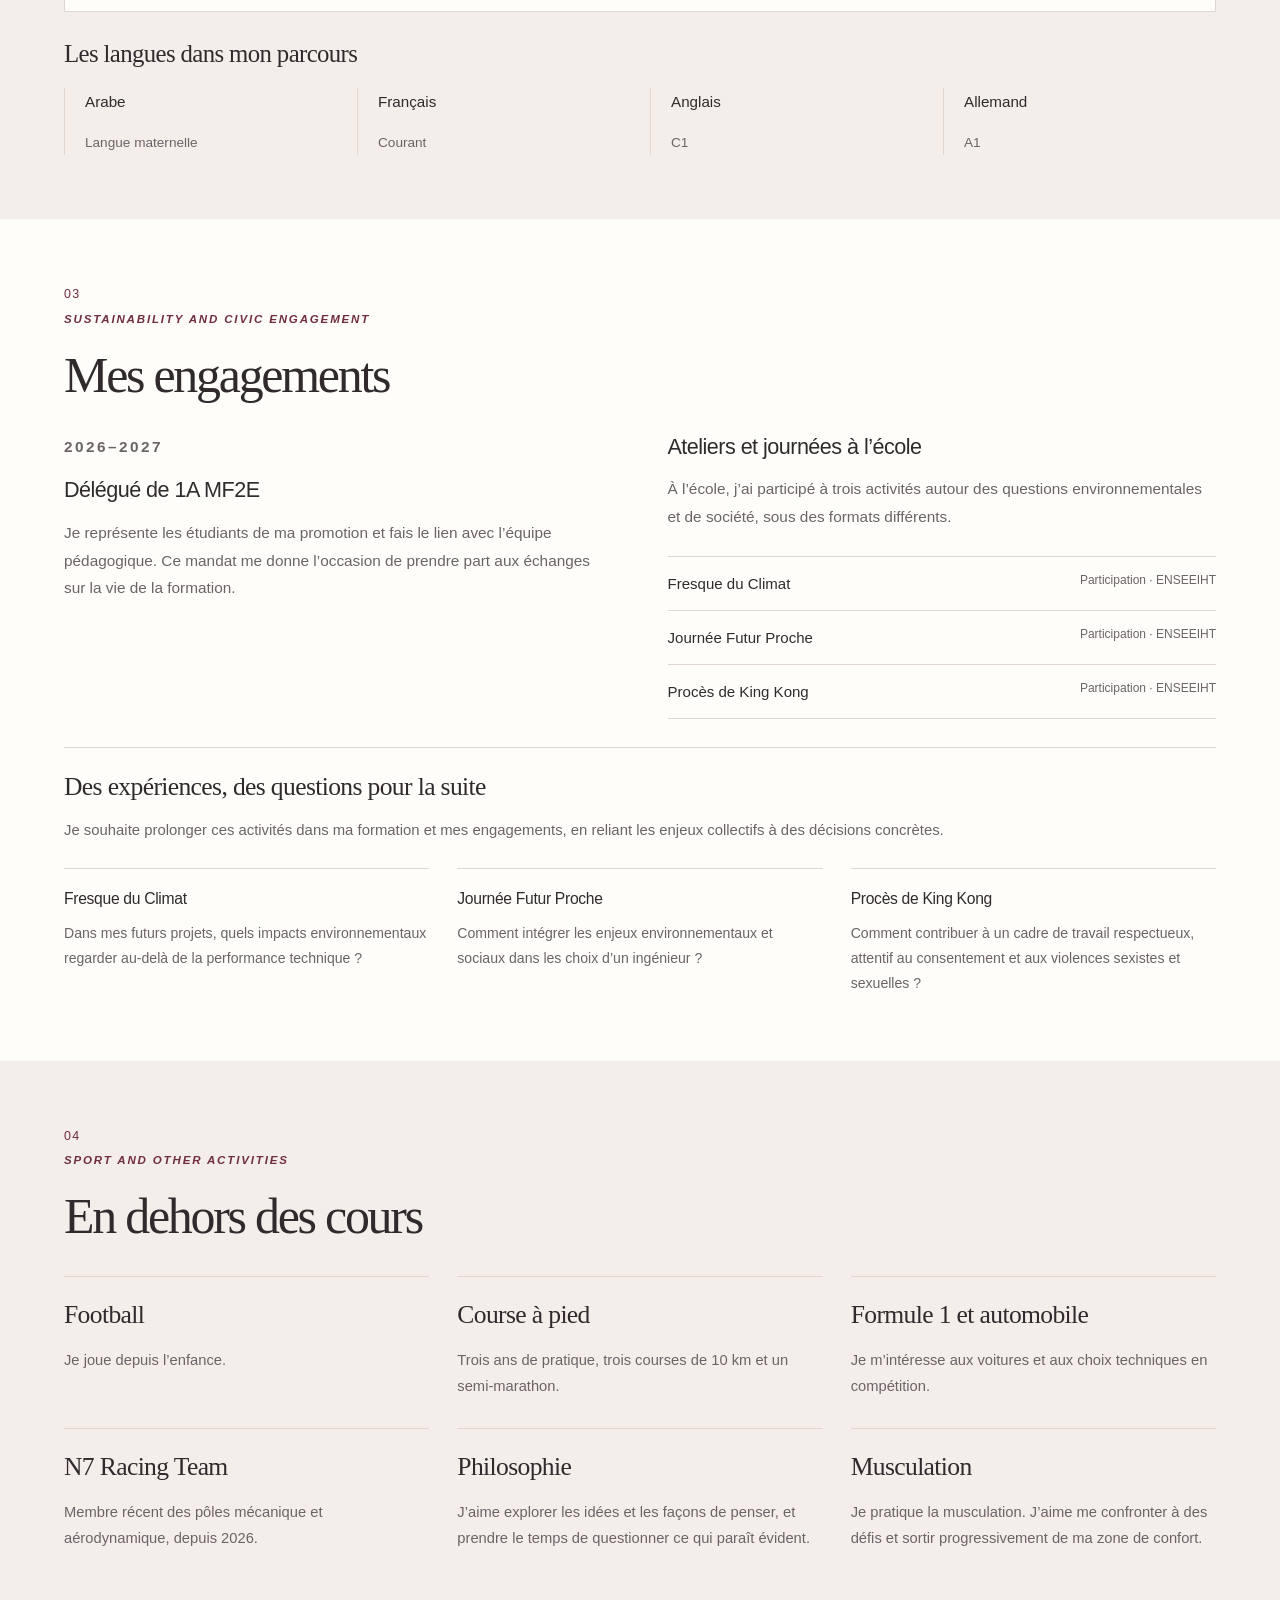
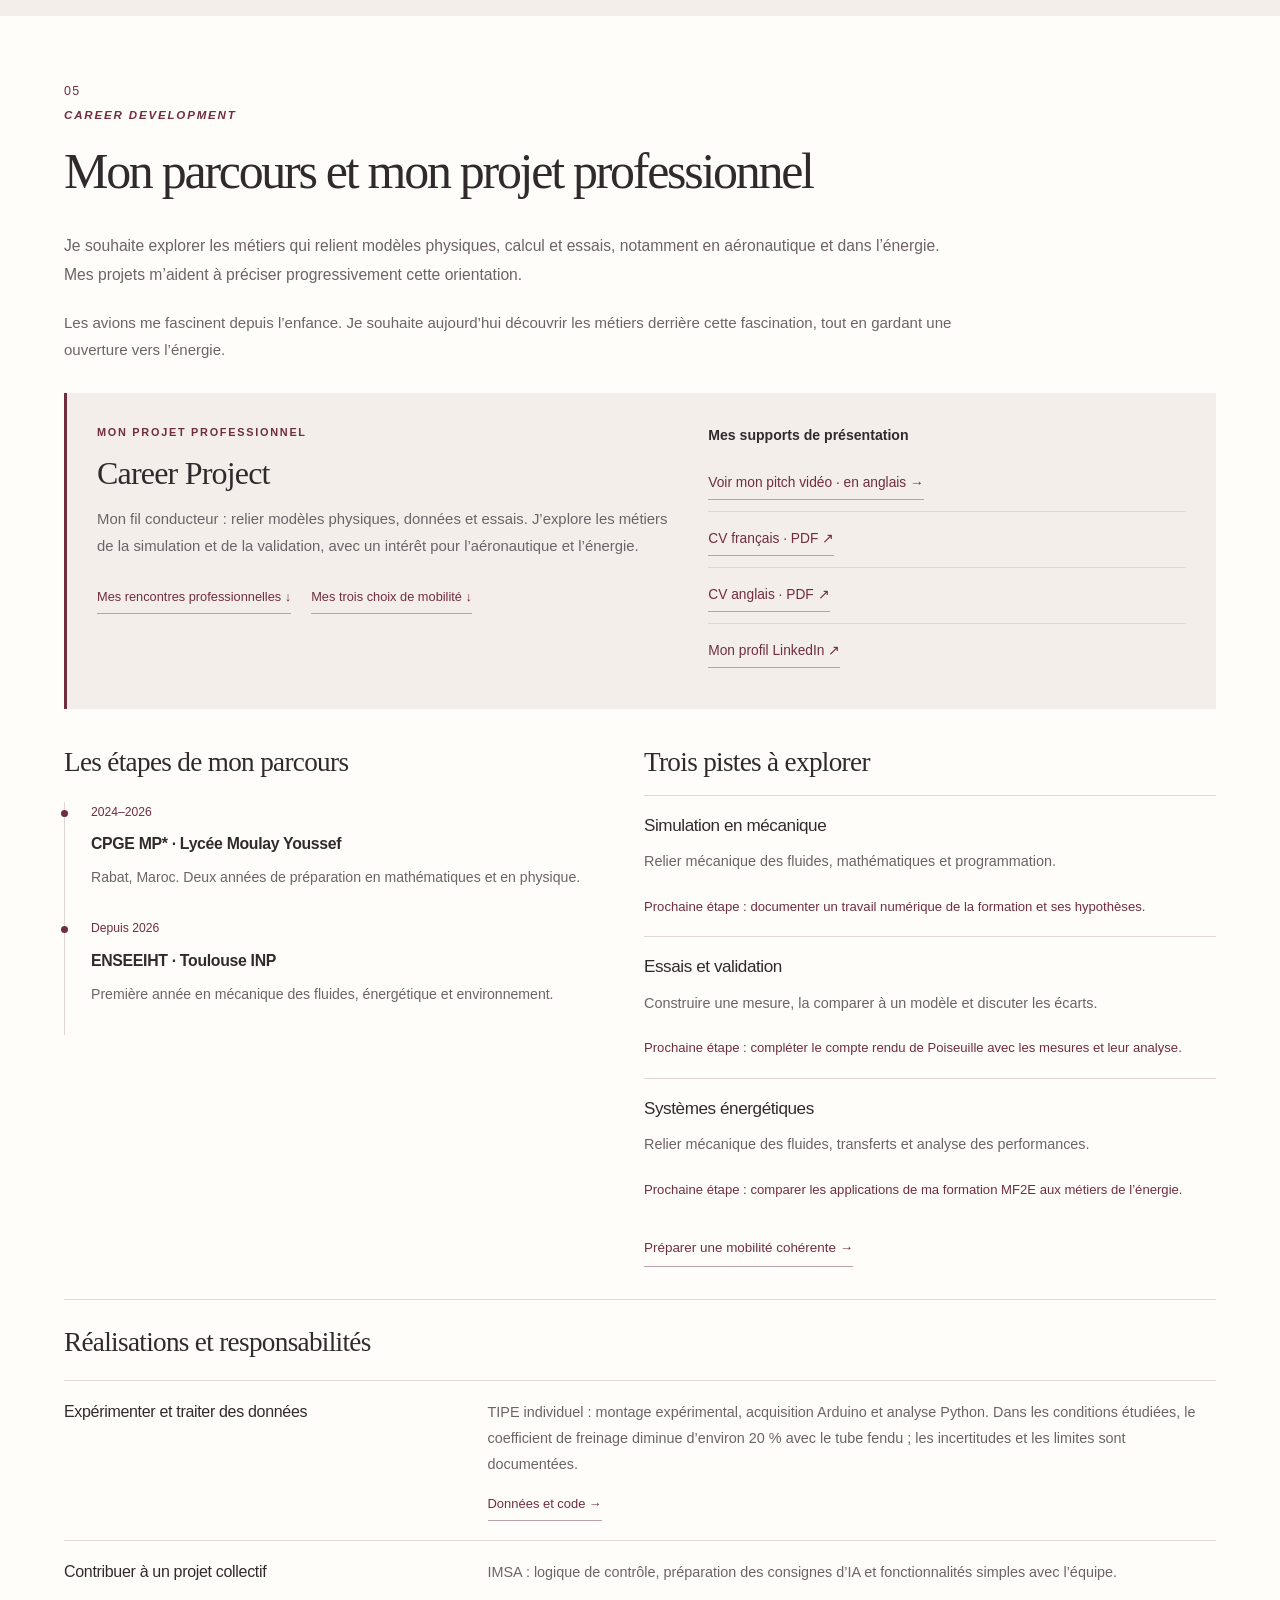
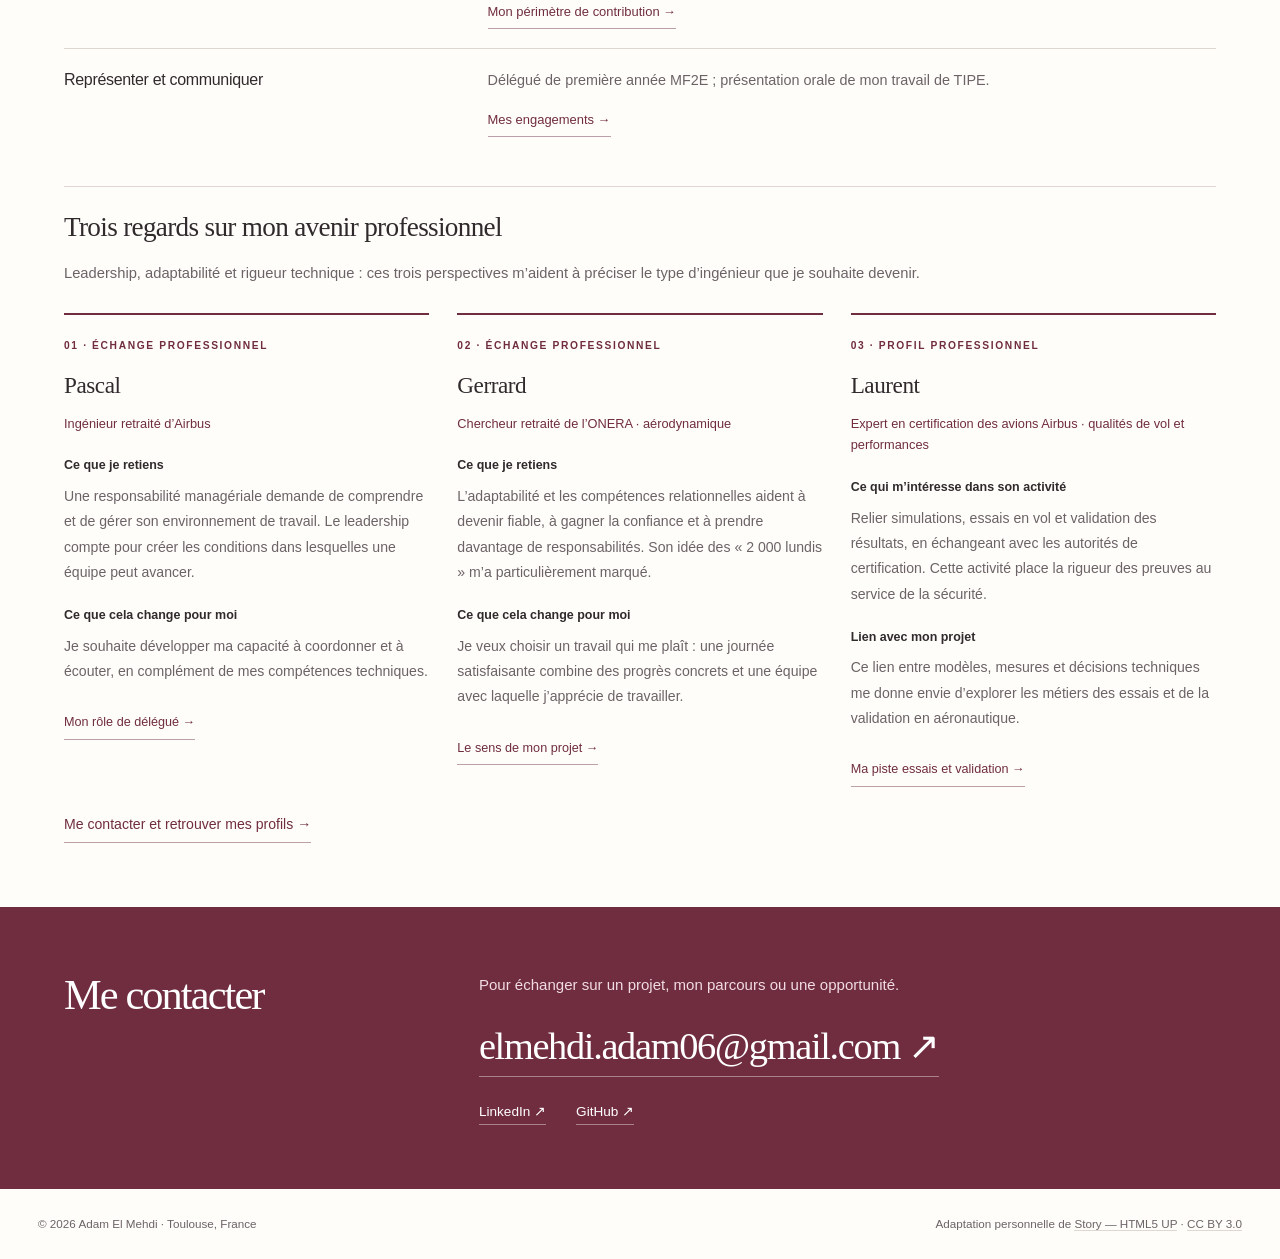
==== commit 4d462208: "Embed Adam's YouTube pitch with responsive player and direct link" ====
--- a/index.html
+++ b/index.html
@@ -61,11 +61,11 @@
 <p data-fr="Après ma prépa à Rabat, m’installer à Toulouse a été l’occasion de reconstruire mon quotidien et de trouver mes repères. Cette adaptation n’est pas toujours facile, mais elle me donne l’occasion de construire mon propre parcours." data-en="After preparatory studies in Rabat, moving to Toulouse meant rebuilding my daily life and finding my feet. Adapting is not always easy, but it gives me the opportunity to build my own path.">Après ma prépa à Rabat, m’installer à Toulouse a été l’occasion de reconstruire mon quotidien et de trouver mes repères. Cette adaptation n’est pas toujours facile, mais elle me donne l’occasion de construire mon propre parcours.</p><p data-fr="En équipe, je prends souvent un rôle de coordination ou d’analyse : vérifier un raisonnement, chercher une amélioration et aider mes camarades à comprendre un sujet difficile." data-en="In teams, I often take a coordinating or analytical role: checking reasoning, looking for improvements and helping classmates understand a difficult topic.">En équipe, je prends souvent un rôle de coordination ou d’analyse : vérifier un raisonnement, chercher une amélioration et aider mes camarades à comprendre un sujet difficile.</p>
 <div id="pitch" class="pitch-block compact-pitch">
 <h2 class="pitch-heading" data-fr="Ma présentation en vidéo" data-en="My video introduction">Ma présentation en vidéo</h2>
-<p class="pitch-context" data-fr="Mon parcours, mes motivations et la suite de mon projet. En anglais · 2–3 min." data-en="My background, what motivates me and my next steps. In English · 2–3 min.">Mon parcours, mes motivations et la suite de mon projet. En anglais · 2–3 min.</p>
-<div id="pitch-placeholder" class="pitch-placeholder">
-<span class="pitch-icon" aria-hidden="true">▶</span><p data-fr="Pitch en anglais à venir" data-en="English pitch coming soon">Pitch en anglais à venir</p>
-</div>
-<video id="pitch-video" hidden controls playsinline preload="metadata" aria-label="Vidéo de présentation d’Adam El Mehdi"></video>
+<p class="pitch-context" data-fr="Mon parcours, mes motivations et la suite de mon projet. Présentation en anglais." data-en="My background, what motivates me and my next steps. Presented in English.">Mon parcours, mes motivations et la suite de mon projet. Présentation en anglais.</p>
+<div class="pitch-player">
+<iframe id="pitch-youtube" width="960" height="540" src="https://www.youtube-nocookie.com/embed/5RKAIyQx1b4?playsinline=1&amp;rel=0" title="Pitch vidéo d’Adam El Mehdi" loading="lazy" referrerpolicy="strict-origin-when-cross-origin" allow="accelerometer; clipboard-write; encrypted-media; gyroscope; picture-in-picture; web-share" allowfullscreen></iframe>
+</div>
+<p class="pitch-fallback"><a href="https://youtu.be/5RKAIyQx1b4" target="_blank" rel="noopener" class="text-link"><span data-fr="Voir aussi sur YouTube ↗" data-en="Watch on YouTube ↗">Voir aussi sur YouTube ↗</span></a></p>
 <a href="docs/pitch-adam-el-mehdi-en.txt" class="text-link"><span data-fr="Lire ma présentation en anglais →" data-en="Read my introduction in English →">Lire ma présentation en anglais →</span></a>
 </div>
 </div>
@@ -230,7 +230,7 @@
 <span class="section-index">05</span><p class="eyebrow" data-fr="CAREER DEVELOPMENT" data-en="CAREER DEVELOPMENT">CAREER DEVELOPMENT</p>
 <h2 data-fr="Mon parcours et mon projet professionnel" data-en="My background and career direction">Mon parcours et mon projet professionnel</h2>
 </div></header><div class="career-profile"><p class="lede" data-fr="Je souhaite explorer les métiers qui relient modèles physiques, calcul et essais, notamment en aéronautique et dans l’énergie. Mes projets m’aident à préciser progressivement cette orientation." data-en="I want to explore careers connecting physical models, computation and testing, particularly in aerospace and energy. My projects help me gradually refine that direction.">Je souhaite explorer les métiers qui relient modèles physiques, calcul et essais, notamment en aéronautique et dans l’énergie. Mes projets m’aident à préciser progressivement cette orientation.</p><p class="personal-career-note" data-fr="Les avions me fascinent depuis l’enfance. Je souhaite aujourd’hui découvrir les métiers derrière cette fascination, tout en gardant une ouverture vers l’énergie." data-en="Aircraft have fascinated me since childhood. I now want to discover the careers behind that fascination, while keeping an interest in energy.">Les avions me fascinent depuis l’enfance. Je souhaite aujourd’hui découvrir les métiers derrière cette fascination, tout en gardant une ouverture vers l’énergie.</p></div>
-<div id="career-project" class="career-project-hub"><div class="career-project-intro"><p class="eyebrow" data-fr="MON PROJET PROFESSIONNEL" data-en="MY CAREER PROJECT">MON PROJET PROFESSIONNEL</p><h3>Career Project</h3><p data-fr="Mon fil conducteur : relier modèles physiques, données et essais. J’explore les métiers de la simulation et de la validation, avec un intérêt pour l’aéronautique et l’énergie." data-en="My common thread is connecting physical models, data and testing. I am exploring simulation and validation careers, with an interest in aerospace and energy.">Mon fil conducteur : relier modèles physiques, données et essais. J’explore les métiers de la simulation et de la validation, avec un intérêt pour l’aéronautique et l’énergie.</p><div class="career-jump-links"><a href="#role-models" class="text-link"><span data-fr="Mes rencontres professionnelles ↓" data-en="My professional conversations ↓">Mes rencontres professionnelles ↓</span></a><a href="#mobility" class="text-link"><span data-fr="Mes trois choix de mobilité ↓" data-en="My three study-abroad choices ↓">Mes trois choix de mobilité ↓</span></a></div></div><div class="career-resources"><p class="resource-heading" data-fr="Mes supports de présentation" data-en="My professional resources">Mes supports de présentation</p><ul><li><a href="#pitch" class="text-link"><span data-fr="Pitch vidéo · en anglais · à venir →" data-en="Video pitch · in English · coming soon →">Pitch vidéo · en anglais · à venir →</span></a></li><li><a href="docs/cv-adam-el-mehdi-fr.pdf" class="text-link" target="_blank" rel="noopener noreferrer"><span data-fr="CV français · PDF ↗" data-en="French CV · PDF ↗">CV français · PDF ↗</span></a></li><li><a href="docs/cv-adam-el-mehdi-en.pdf" class="text-link" target="_blank" rel="noopener noreferrer"><span data-fr="CV anglais · PDF ↗" data-en="English CV · PDF ↗">CV anglais · PDF ↗</span></a></li><li><a href="https://www.linkedin.com/in/adam-el-mehdi" class="text-link" target="_blank" rel="noopener noreferrer"><span data-fr="Mon profil LinkedIn ↗" data-en="My LinkedIn profile ↗">Mon profil LinkedIn ↗</span></a></li></ul></div></div>
+<div id="career-project" class="career-project-hub"><div class="career-project-intro"><p class="eyebrow" data-fr="MON PROJET PROFESSIONNEL" data-en="MY CAREER PROJECT">MON PROJET PROFESSIONNEL</p><h3>Career Project</h3><p data-fr="Mon fil conducteur : relier modèles physiques, données et essais. J’explore les métiers de la simulation et de la validation, avec un intérêt pour l’aéronautique et l’énergie." data-en="My common thread is connecting physical models, data and testing. I am exploring simulation and validation careers, with an interest in aerospace and energy.">Mon fil conducteur : relier modèles physiques, données et essais. J’explore les métiers de la simulation et de la validation, avec un intérêt pour l’aéronautique et l’énergie.</p><div class="career-jump-links"><a href="#role-models" class="text-link"><span data-fr="Mes rencontres professionnelles ↓" data-en="My professional conversations ↓">Mes rencontres professionnelles ↓</span></a><a href="#mobility" class="text-link"><span data-fr="Mes trois choix de mobilité ↓" data-en="My three study-abroad choices ↓">Mes trois choix de mobilité ↓</span></a></div></div><div class="career-resources"><p class="resource-heading" data-fr="Mes supports de présentation" data-en="My professional resources">Mes supports de présentation</p><ul><li><a href="#pitch" class="text-link"><span data-fr="Voir mon pitch vidéo · en anglais →" data-en="Watch my video pitch · in English →">Voir mon pitch vidéo · en anglais →</span></a></li><li><a href="docs/cv-adam-el-mehdi-fr.pdf" class="text-link" target="_blank" rel="noopener noreferrer"><span data-fr="CV français · PDF ↗" data-en="French CV · PDF ↗">CV français · PDF ↗</span></a></li><li><a href="docs/cv-adam-el-mehdi-en.pdf" class="text-link" target="_blank" rel="noopener noreferrer"><span data-fr="CV anglais · PDF ↗" data-en="English CV · PDF ↗">CV anglais · PDF ↗</span></a></li><li><a href="https://www.linkedin.com/in/adam-el-mehdi" class="text-link" target="_blank" rel="noopener noreferrer"><span data-fr="Mon profil LinkedIn ↗" data-en="My LinkedIn profile ↗">Mon profil LinkedIn ↗</span></a></li></ul></div></div>
 <div class="career-background">
 <div>
 <h3 data-fr="Les étapes de mon parcours" data-en="The stages of my education">Les étapes de mon parcours</h3>
--- a/assets/css/career-project.css
+++ b/assets/css/career-project.css
@@ -46,3 +46,10 @@
 .interests-grid{grid-template-columns:repeat(3,minmax(0,1fr))}
 @media(max-width:1100px){.interests-grid{grid-template-columns:repeat(2,minmax(0,1fr))}}
 @media(max-width:480px){.interests-grid{grid-template-columns:1fr}}
+
+/* Responsive, manually started YouTube pitch. */
+.pitch-player{position:relative;width:100%;aspect-ratio:16/9;margin:16px 0 0;background:var(--pale);border:1px solid var(--line);overflow:hidden}
+.pitch-player iframe{position:absolute;inset:0;display:block;width:100%;height:100%;border:0}
+.pitch-fallback{margin:10px 0 0!important;font-size:.8rem!important}
+.pitch-fallback .text-link{font-size:inherit;margin:0}
+@media print{.pitch-player{display:none}.pitch-fallback{display:block}}
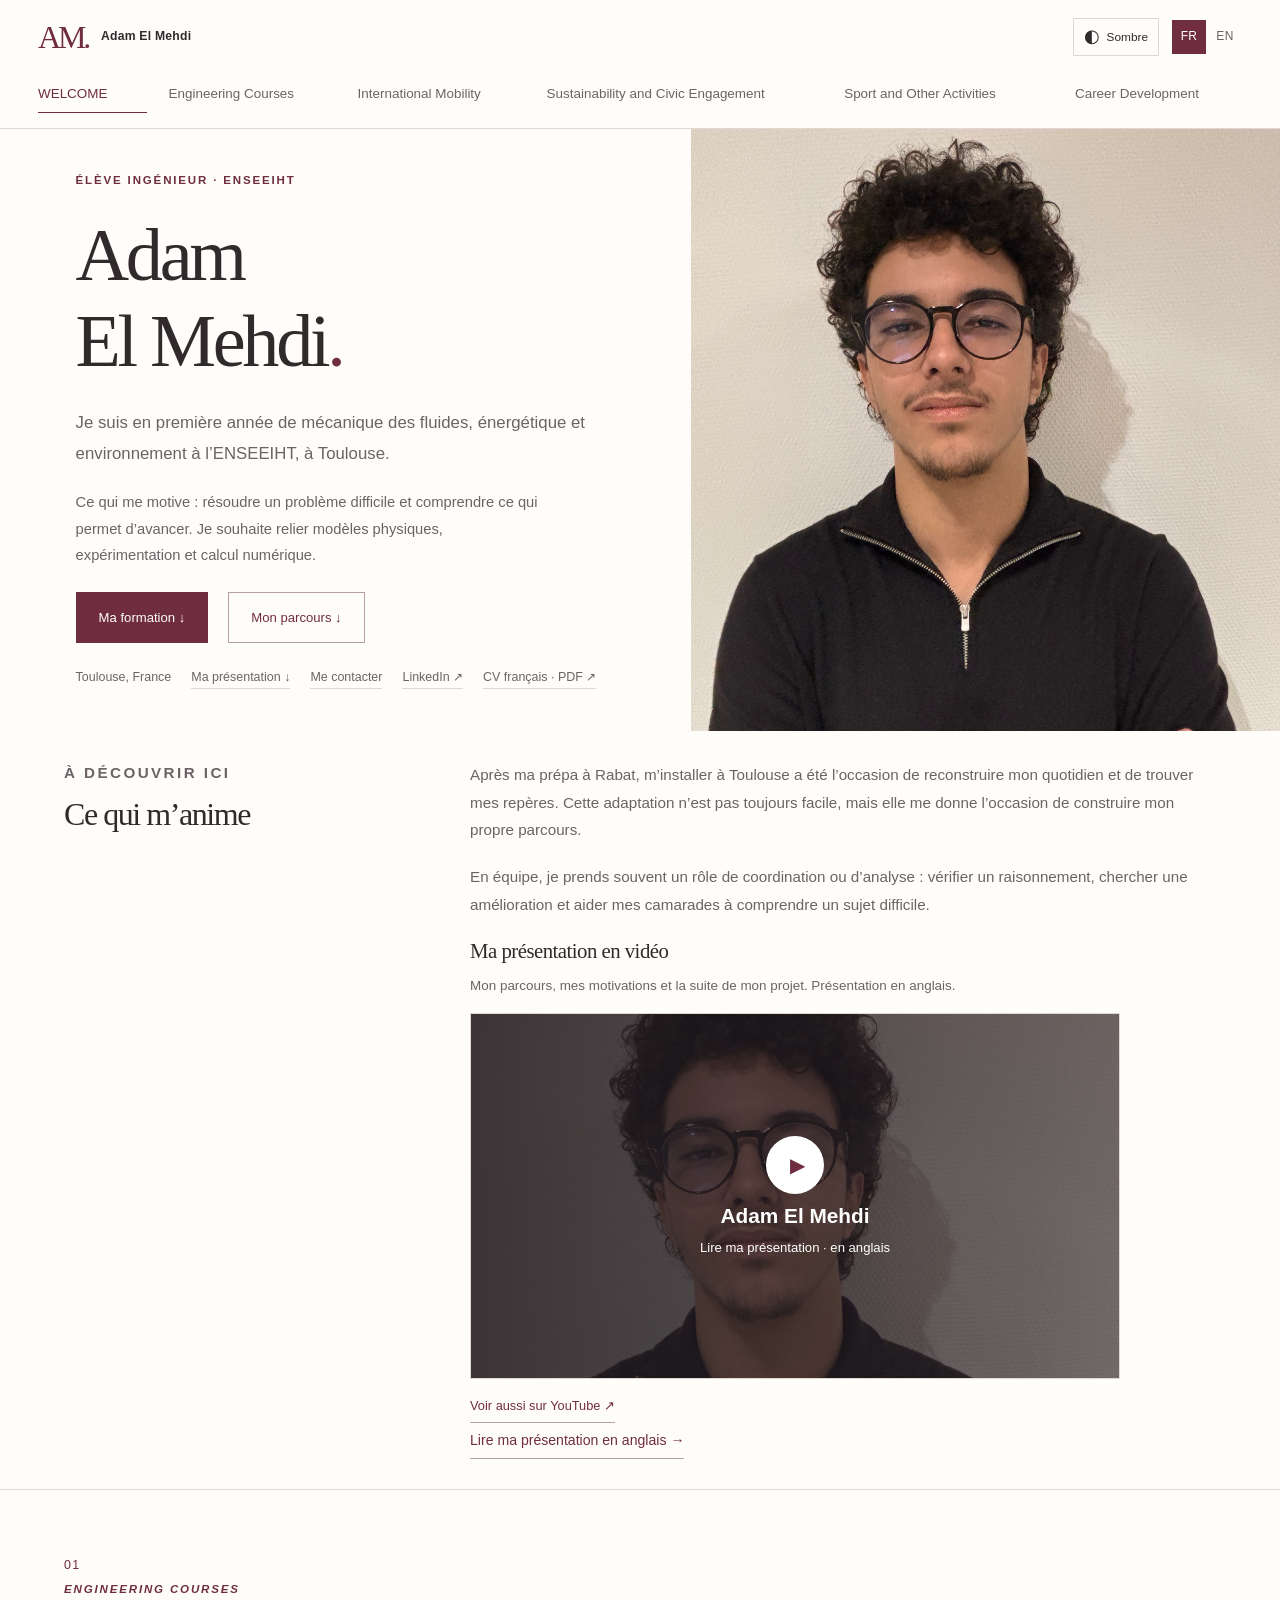
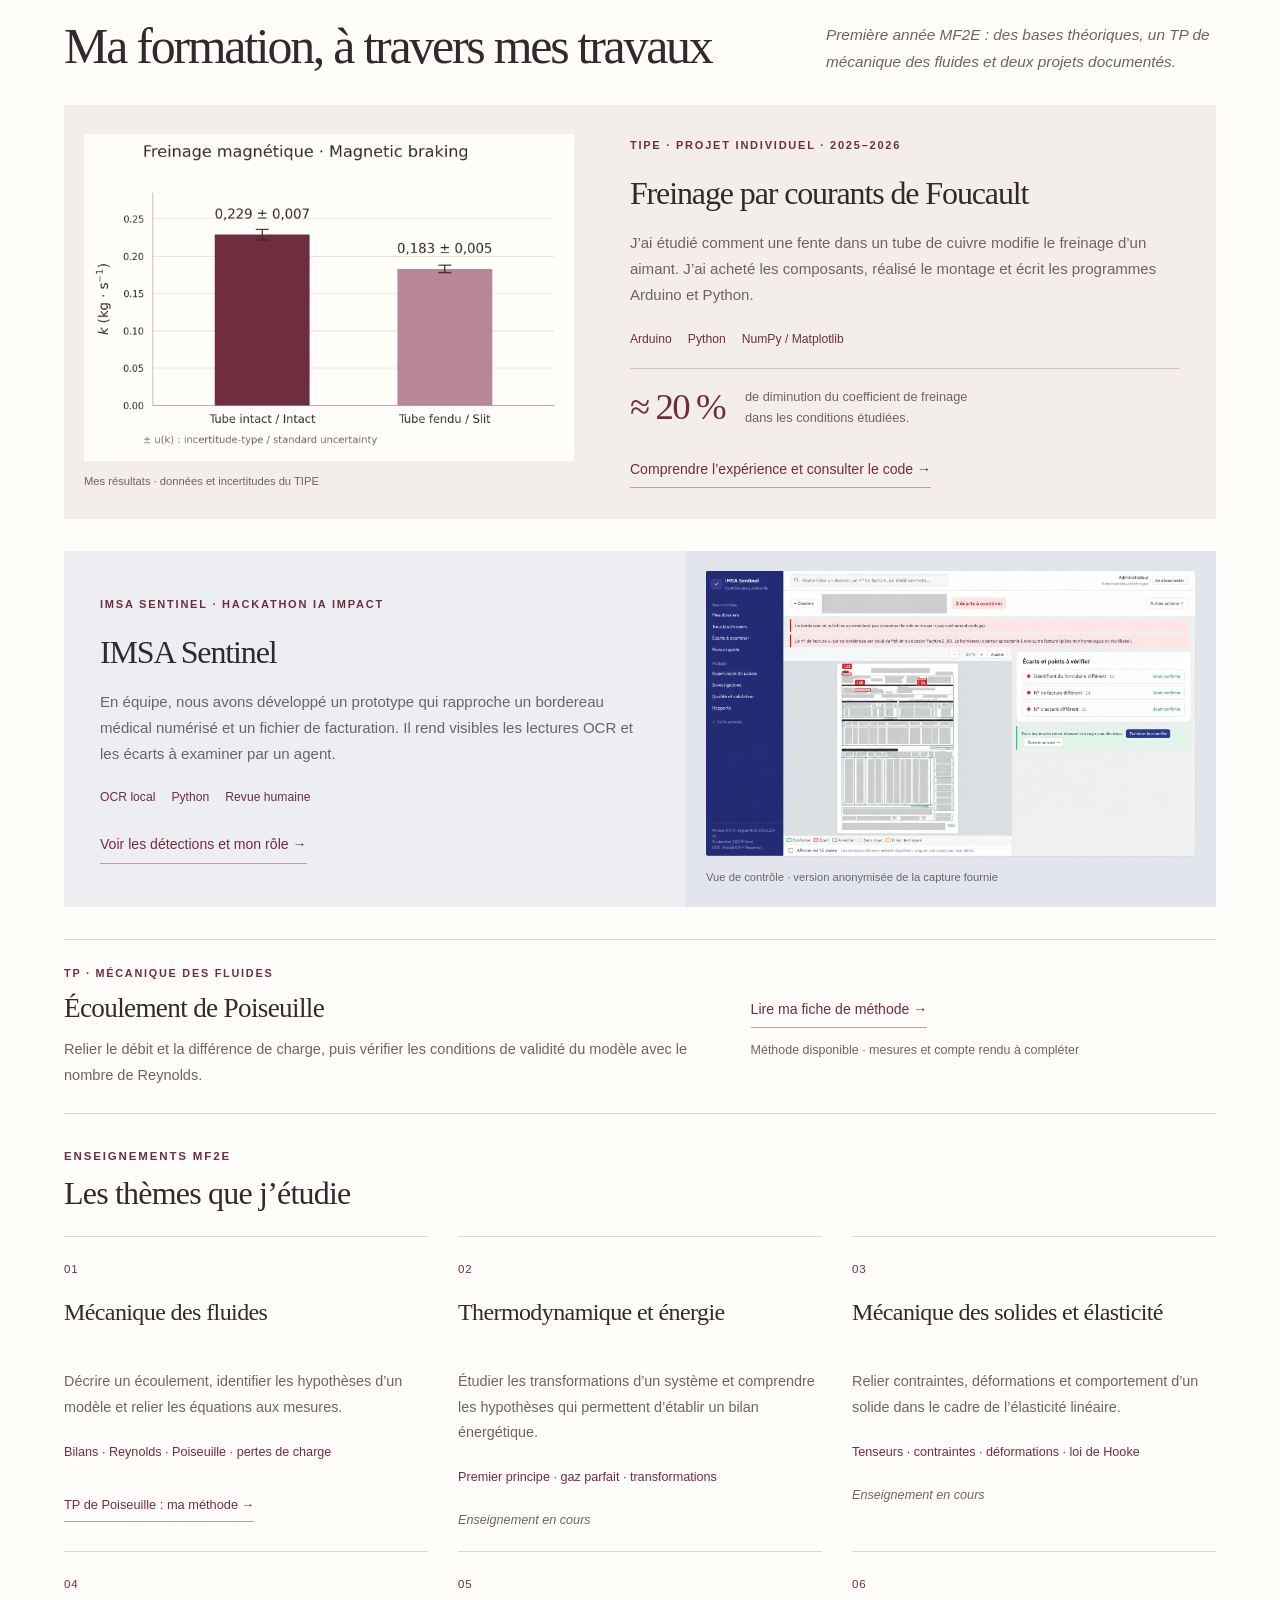
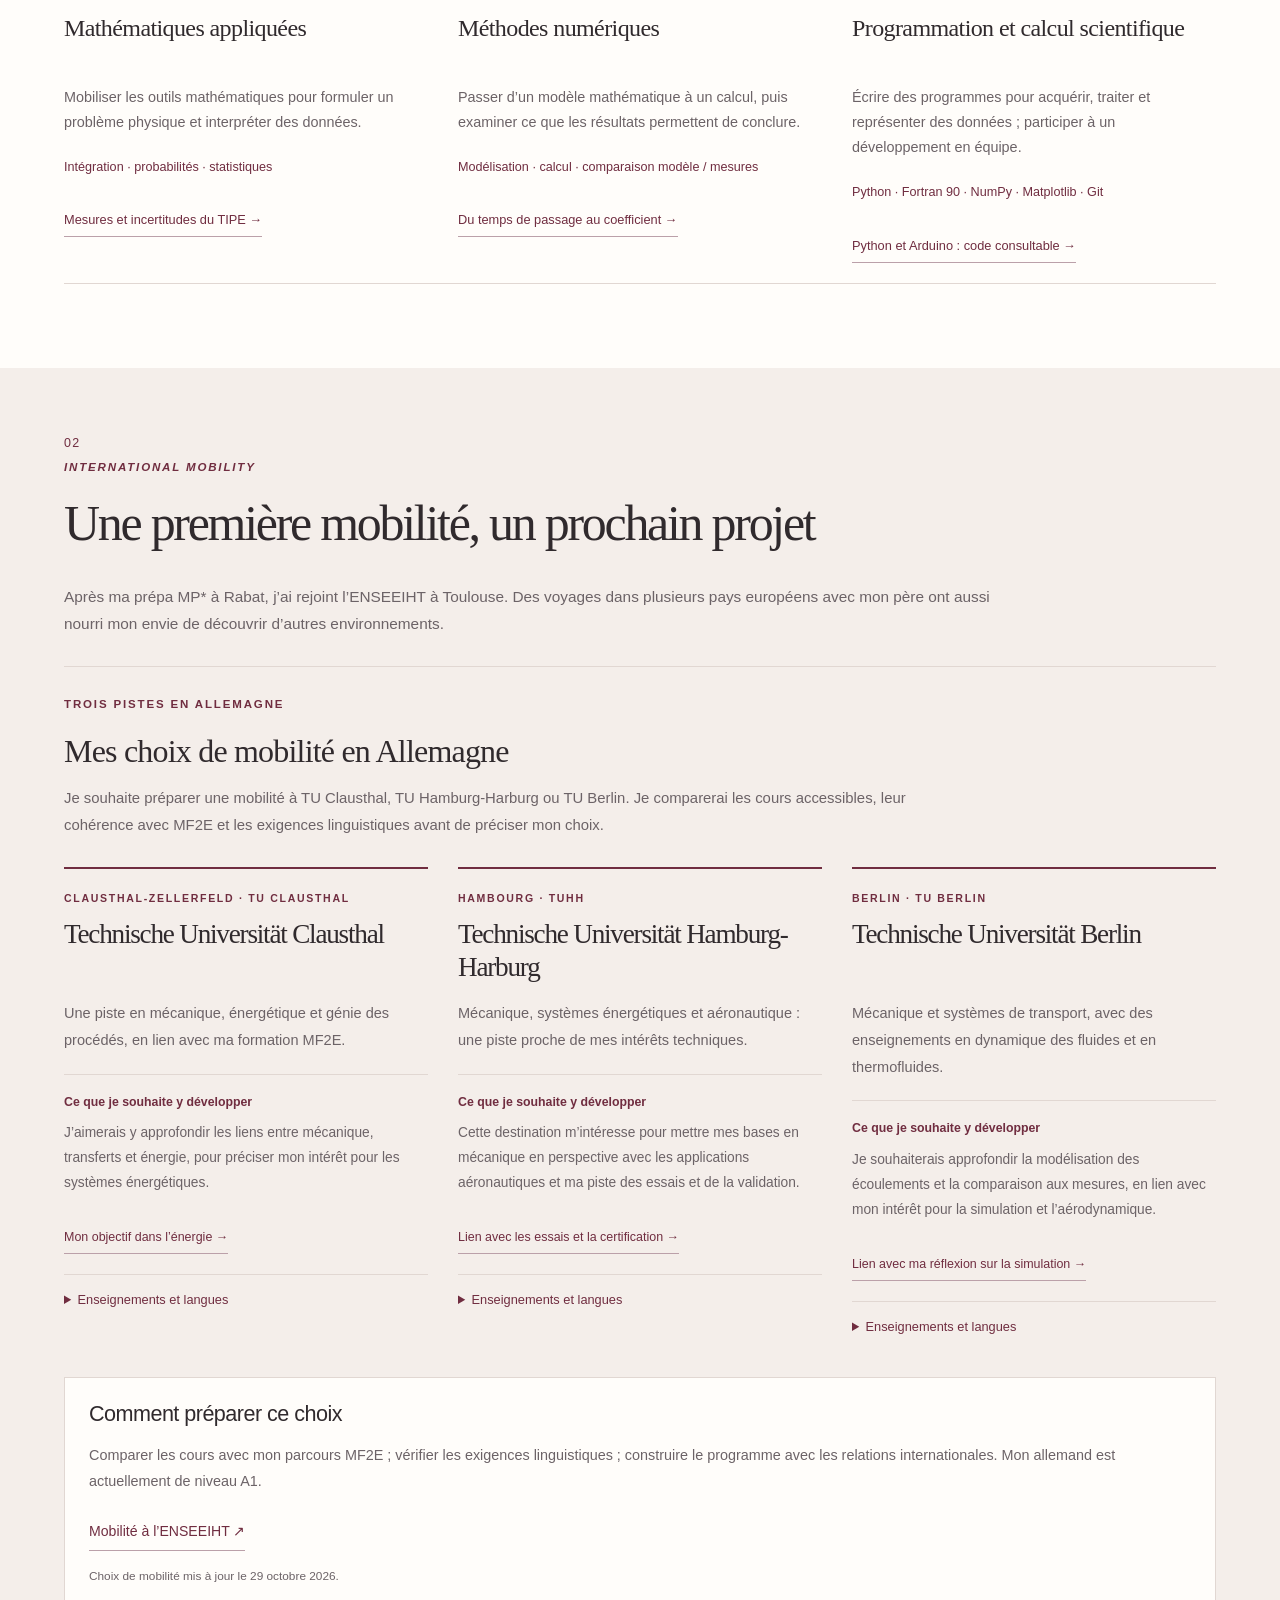
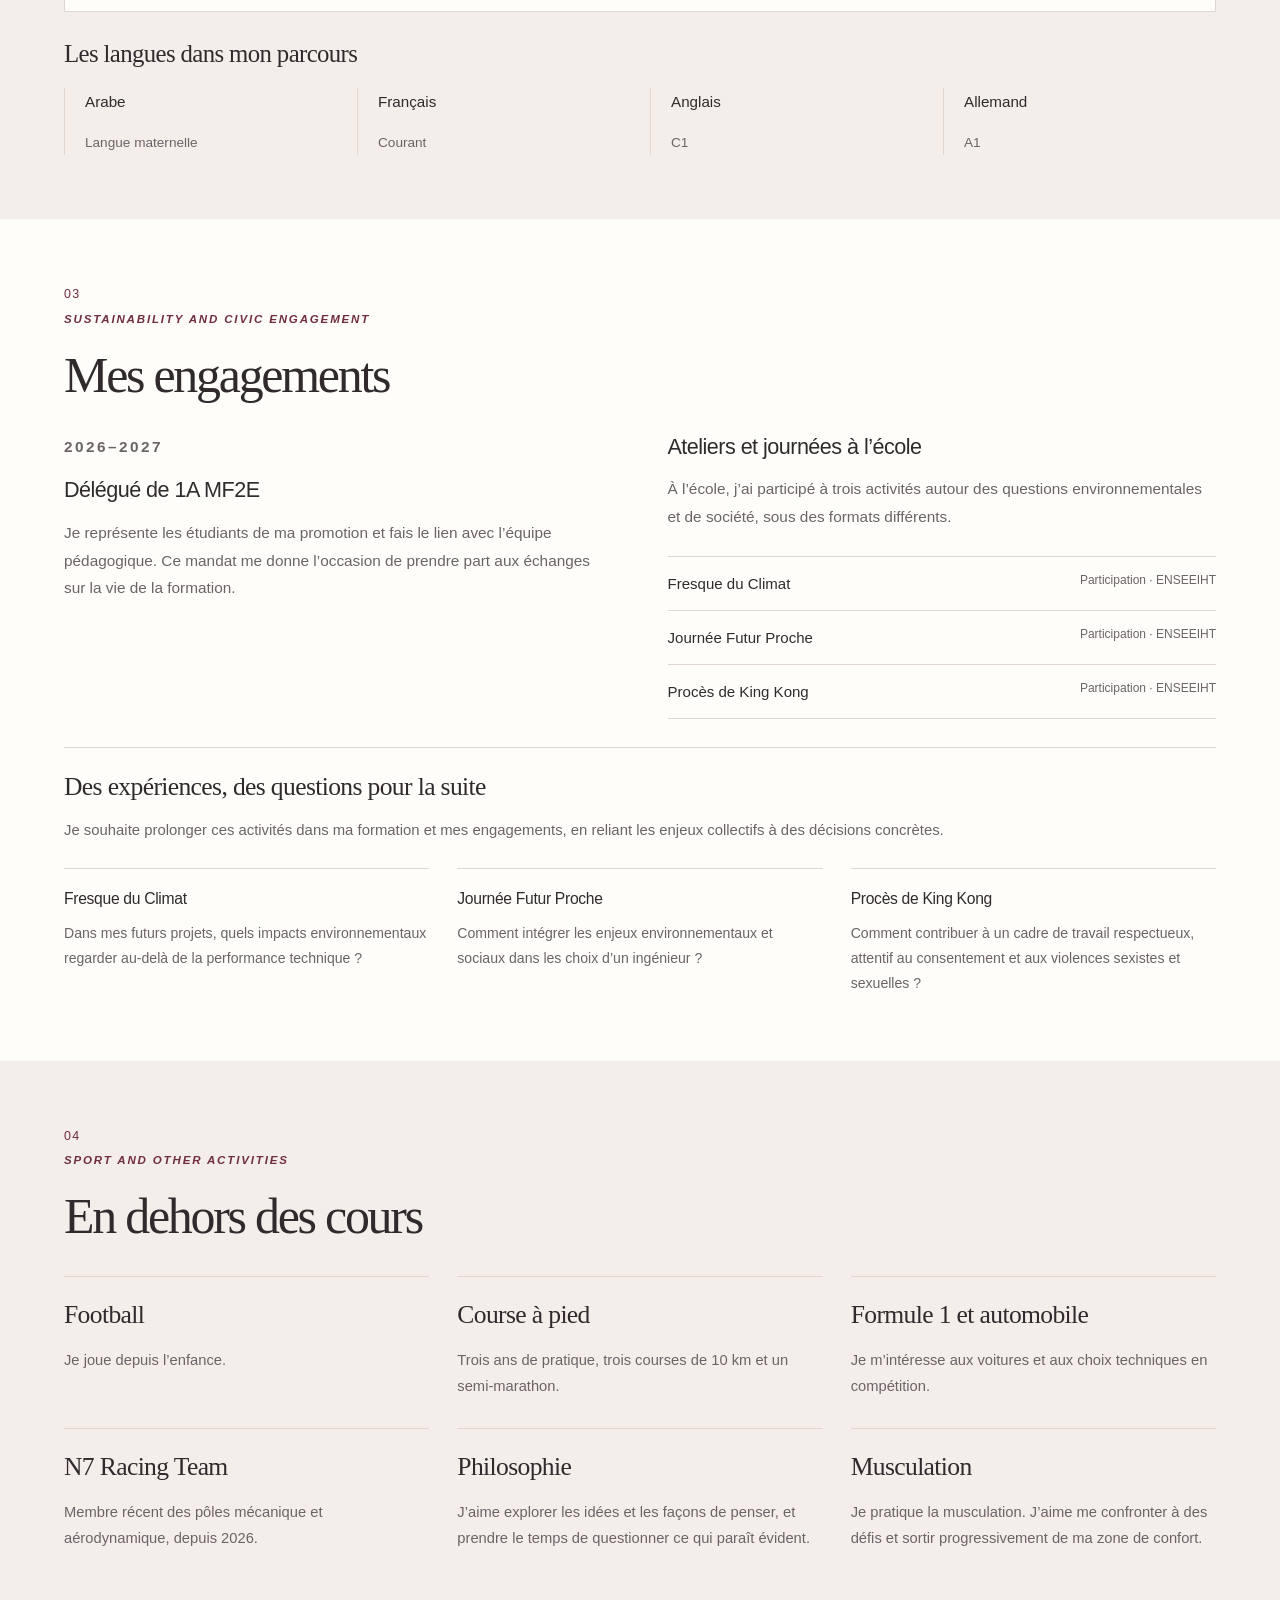
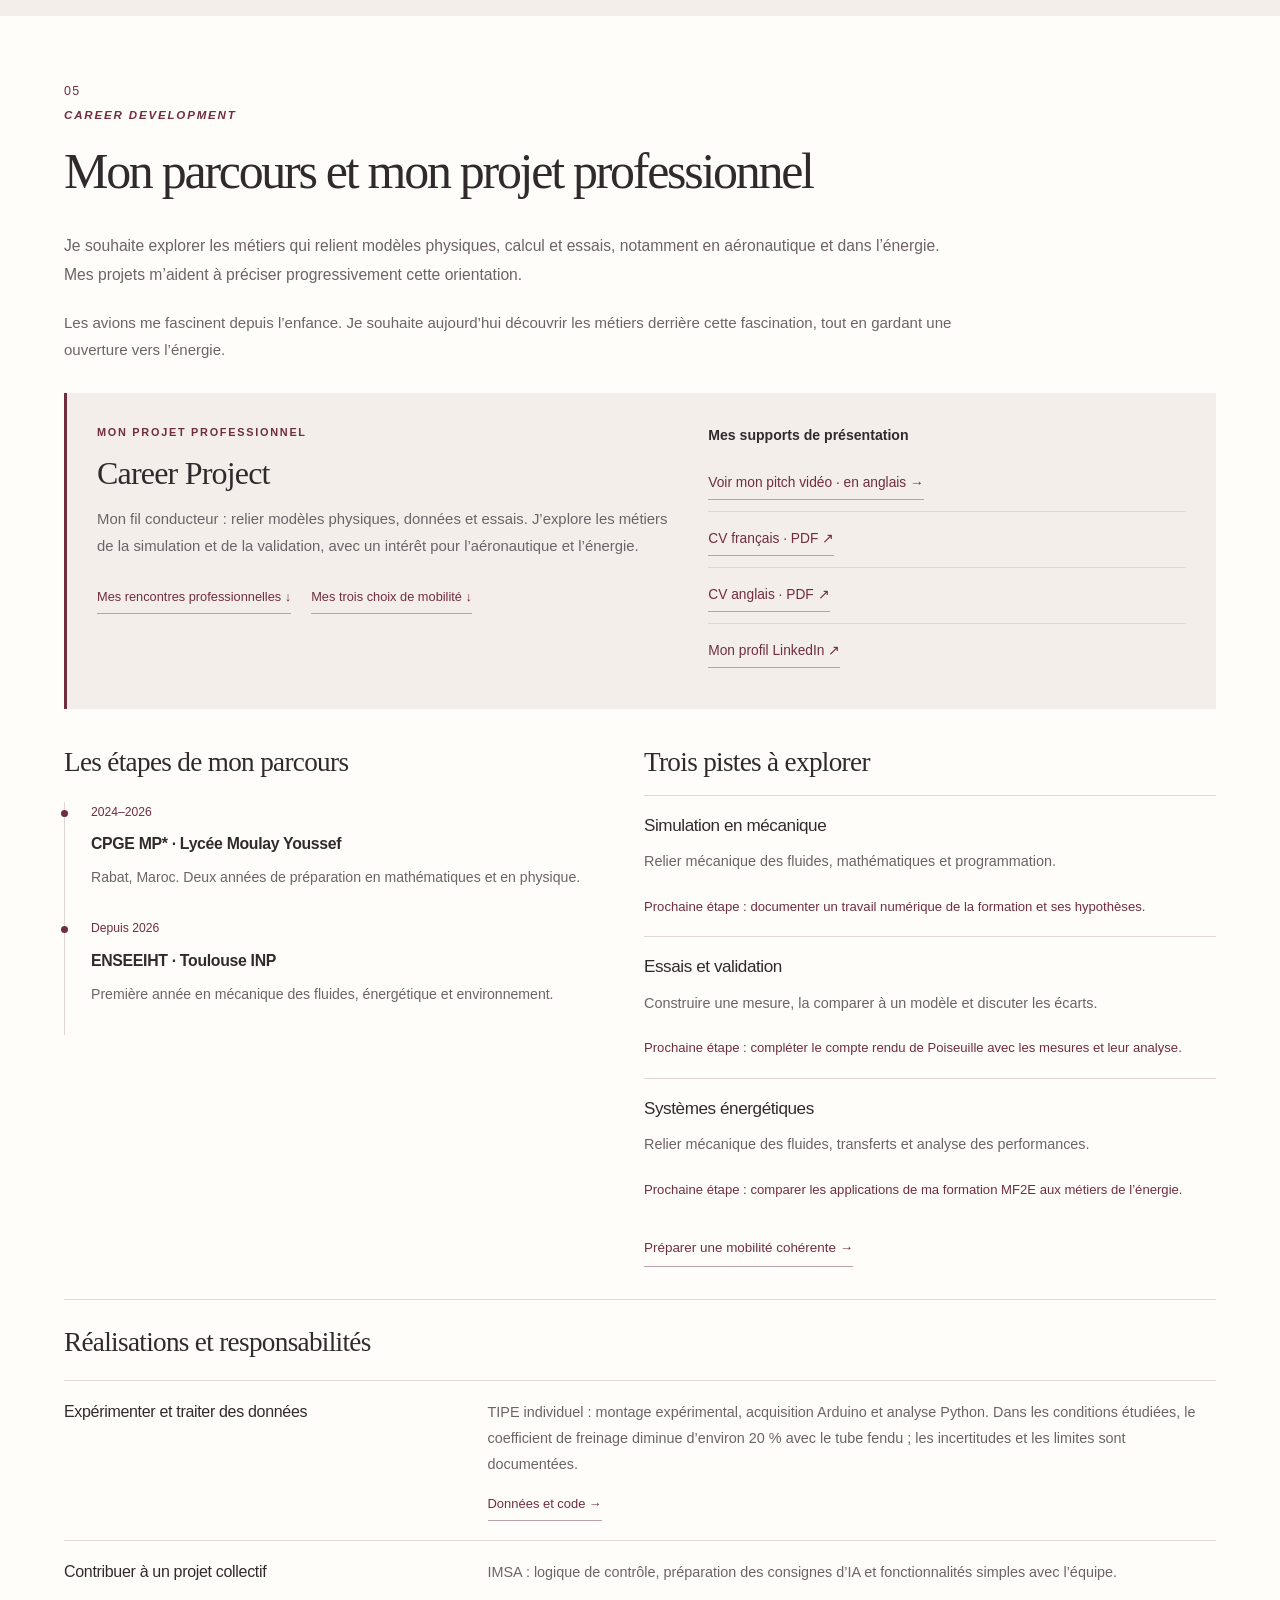
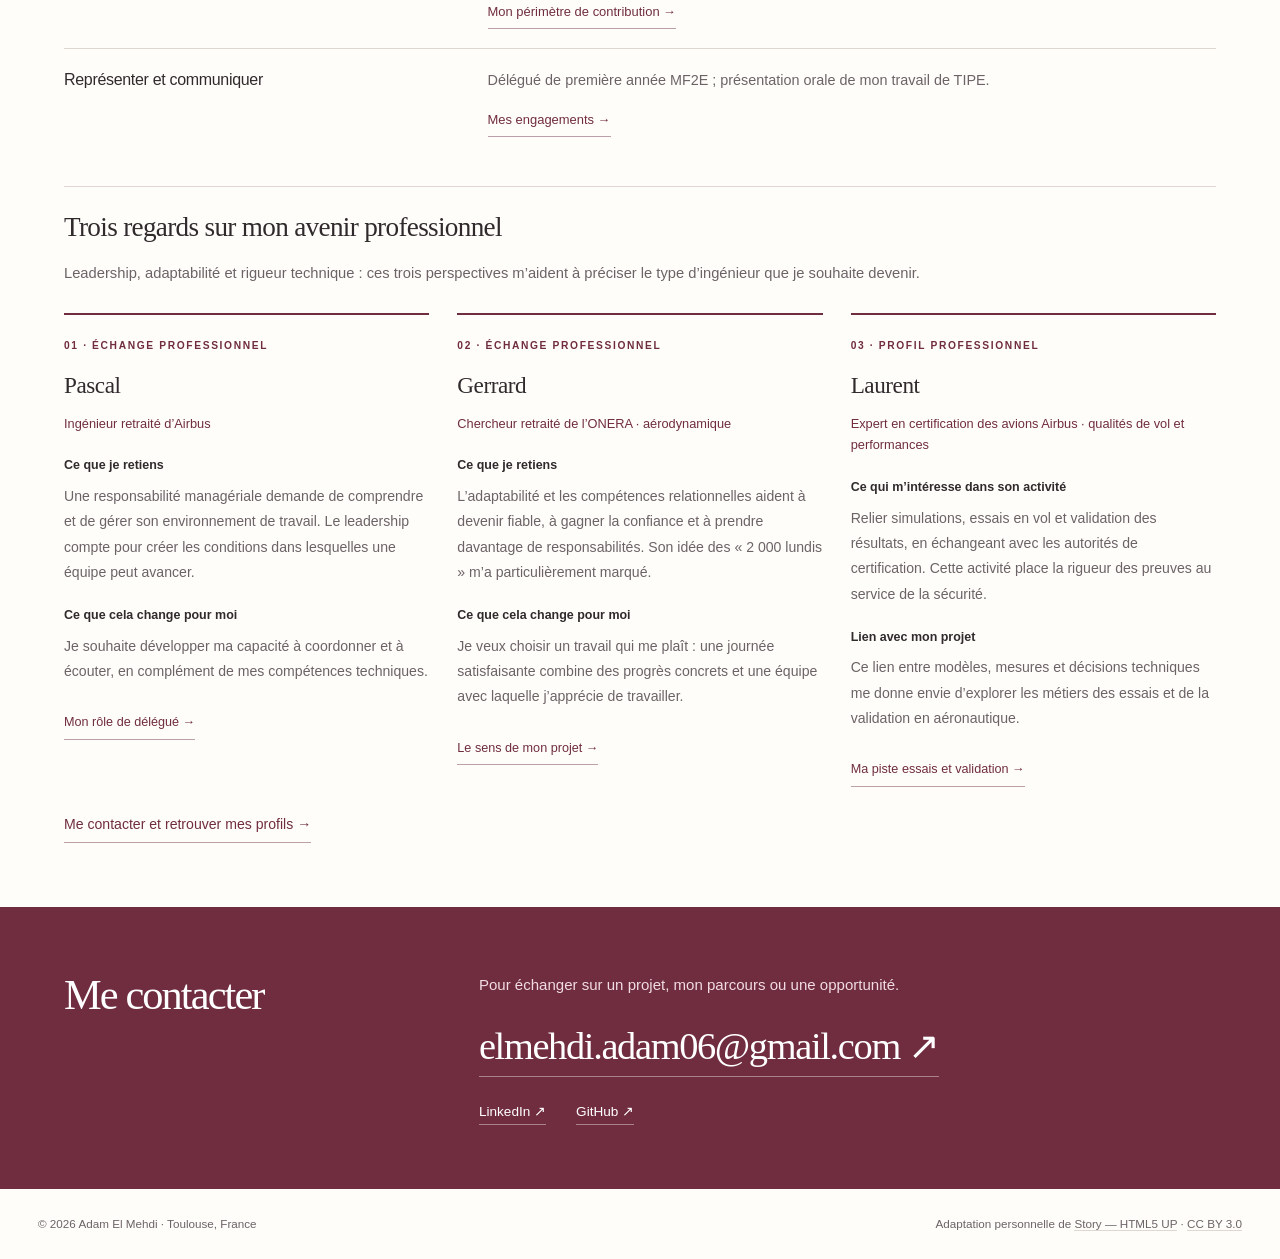
==== commit 1fcfd4bd: "Add Adam's portraits to portfolio and bilingual CVs; refresh video with clean play cover" ====
--- a/index.html
+++ b/index.html
@@ -17,7 +17,7 @@
 <link rel="stylesheet" href="assets/css/story.css">
 <link rel="stylesheet" href="assets/css/portfolio-story.css">
 <link rel="stylesheet" href="assets/css/theme-media.css">
-<script src="assets/js/profile-media.js" defer></script><script src="assets/js/story-portfolio.js" defer></script><link rel="stylesheet" href="assets/css/content-revision.css"><link rel="stylesheet" href="assets/css/career-project.css">
+<script src="assets/js/profile-media.js?v=20261031-portraits" defer></script><script src="assets/js/story-portfolio.js?v=20261031-portraits" defer></script><link rel="stylesheet" href="assets/css/content-revision.css"><link rel="stylesheet" href="assets/css/career-project.css?v=20261031-portraits">
 </head>
 <body class="home-page">
 <a class="skip-link" href="#main"><span data-fr="Aller au contenu" data-en="Skip to content">Aller au contenu</span></a>
@@ -50,8 +50,8 @@
 </div>
 </div>
 <div class="image hero-portrait">
-<div id="portrait-placeholder" class="hero-photo-blank" role="img" aria-label="Emplacement réservé au portrait d’Adam El Mehdi"></div>
-<img id="profile-photo" hidden width="600" height="750" alt="Portrait d’Adam El Mehdi" data-alt-fr="Portrait d’Adam El Mehdi" data-alt-en="Portrait of Adam El Mehdi" decoding="async">
+<div id="portrait-placeholder" hidden class="hero-photo-blank" role="img" aria-label="Emplacement réservé au portrait d’Adam El Mehdi"></div>
+<img id="profile-photo" src="assets/images/adam-portrait.jpg" width="1152" height="1536" fetchpriority="high" alt="Portrait d’Adam El Mehdi" data-alt-fr="Portrait d’Adam El Mehdi" data-alt-en="Portrait of Adam El Mehdi" decoding="async">
 </div></section><div id="presentation" class="intro-strip">
 <div>
 <p class="eyebrow" data-fr="À DÉCOUVRIR ICI" data-en="EXPLORE THIS PORTFOLIO">À DÉCOUVRIR ICI</p>
@@ -63,9 +63,12 @@
 <h2 class="pitch-heading" data-fr="Ma présentation en vidéo" data-en="My video introduction">Ma présentation en vidéo</h2>
 <p class="pitch-context" data-fr="Mon parcours, mes motivations et la suite de mon projet. Présentation en anglais." data-en="My background, what motivates me and my next steps. Presented in English.">Mon parcours, mes motivations et la suite de mon projet. Présentation en anglais.</p>
 <div class="pitch-player">
-<iframe id="pitch-youtube" width="960" height="540" src="https://www.youtube-nocookie.com/embed/5RKAIyQx1b4?playsinline=1&amp;rel=0" title="Pitch vidéo d’Adam El Mehdi" loading="lazy" referrerpolicy="strict-origin-when-cross-origin" allow="accelerometer; clipboard-write; encrypted-media; gyroscope; picture-in-picture; web-share" allowfullscreen></iframe>
-</div>
-<p class="pitch-fallback"><a href="https://youtu.be/5RKAIyQx1b4" target="_blank" rel="noopener" class="text-link"><span data-fr="Voir aussi sur YouTube ↗" data-en="Watch on YouTube ↗">Voir aussi sur YouTube ↗</span></a></p>
+<a id="pitch-launch" class="pitch-cover" href="https://youtu.be/xsaRI6dpGIY" target="_blank" rel="noopener" aria-label="Lire le pitch vidéo d’Adam El Mehdi">
+<img src="assets/images/adam-portrait.jpg" alt="" width="1152" height="1536" loading="lazy">
+<span class="pitch-cover-content"><span class="pitch-play-icon" aria-hidden="true">▶</span><span class="pitch-cover-name">Adam El Mehdi</span><span class="pitch-cover-label" data-fr="Lire ma présentation · en anglais" data-en="Play my introduction · in English">Lire ma présentation · en anglais</span></span>
+</a>
+</div>
+<p class="pitch-fallback"><a href="https://youtu.be/xsaRI6dpGIY" target="_blank" rel="noopener" class="text-link"><span data-fr="Voir aussi sur YouTube ↗" data-en="Watch on YouTube ↗">Voir aussi sur YouTube ↗</span></a></p>
 <a href="docs/pitch-adam-el-mehdi-en.txt" class="text-link"><span data-fr="Lire ma présentation en anglais →" data-en="Read my introduction in English →">Lire ma présentation en anglais →</span></a>
 </div>
 </div>
--- a/assets/css/career-project.css
+++ b/assets/css/career-project.css
@@ -53,3 +53,19 @@
 .pitch-fallback{margin:10px 0 0!important;font-size:.8rem!important}
 .pitch-fallback .text-link{font-size:inherit;margin:0}
 @media print{.pitch-player{display:none}.pitch-fallback{display:block}}
+
+/* Real portraits and a local video cover; YouTube loads only after a click. */
+.banner.hero>.hero-portrait img{object-position:50% 28%}
+.pitch-cover{position:absolute;inset:0;display:flex;align-items:center;justify-content:center;color:#fff!important;text-decoration:none!important;background:#28242a;border:0!important}
+.pitch-cover>img{position:absolute;inset:0;width:100%;height:100%;object-fit:cover;object-position:50% 27%;opacity:.45}
+.pitch-cover::after{content:"";position:absolute;inset:0;background:linear-gradient(90deg,rgba(24,19,24,.65),rgba(24,19,24,.08))}
+.pitch-cover-content{position:relative;z-index:1;display:flex;align-items:center;flex-direction:column;gap:10px;padding:16px;text-align:center}
+.pitch-play-icon{display:grid;place-items:center;width:58px;height:58px;padding-left:4px;border-radius:50%;background:#fff;color:#702d40;font-size:20px;transition:transform .15s}
+.pitch-cover-name{font-size:1.3rem;font-weight:600;line-height:1.2}
+.pitch-cover-label{font-size:.82rem;line-height:1.4}
+.pitch-cover:hover .pitch-play-icon{transform:scale(1.07)}
+.pitch-cover:focus-visible{outline:3px solid #fff;outline-offset:-6px}
+@media(max-width:700px){.banner.hero>.image.hero-portrait{height:390px;min-height:0}.banner.hero>.hero-portrait img{object-position:50% 25%}.pitch-cover-content{gap:7px}.pitch-play-icon{width:44px;height:44px;font-size:16px}.pitch-cover-name{font-size:1.1rem}}
+@media(prefers-reduced-motion:reduce){.pitch-play-icon{transition:none}}
+
+.pitch-player{min-height:200px}
